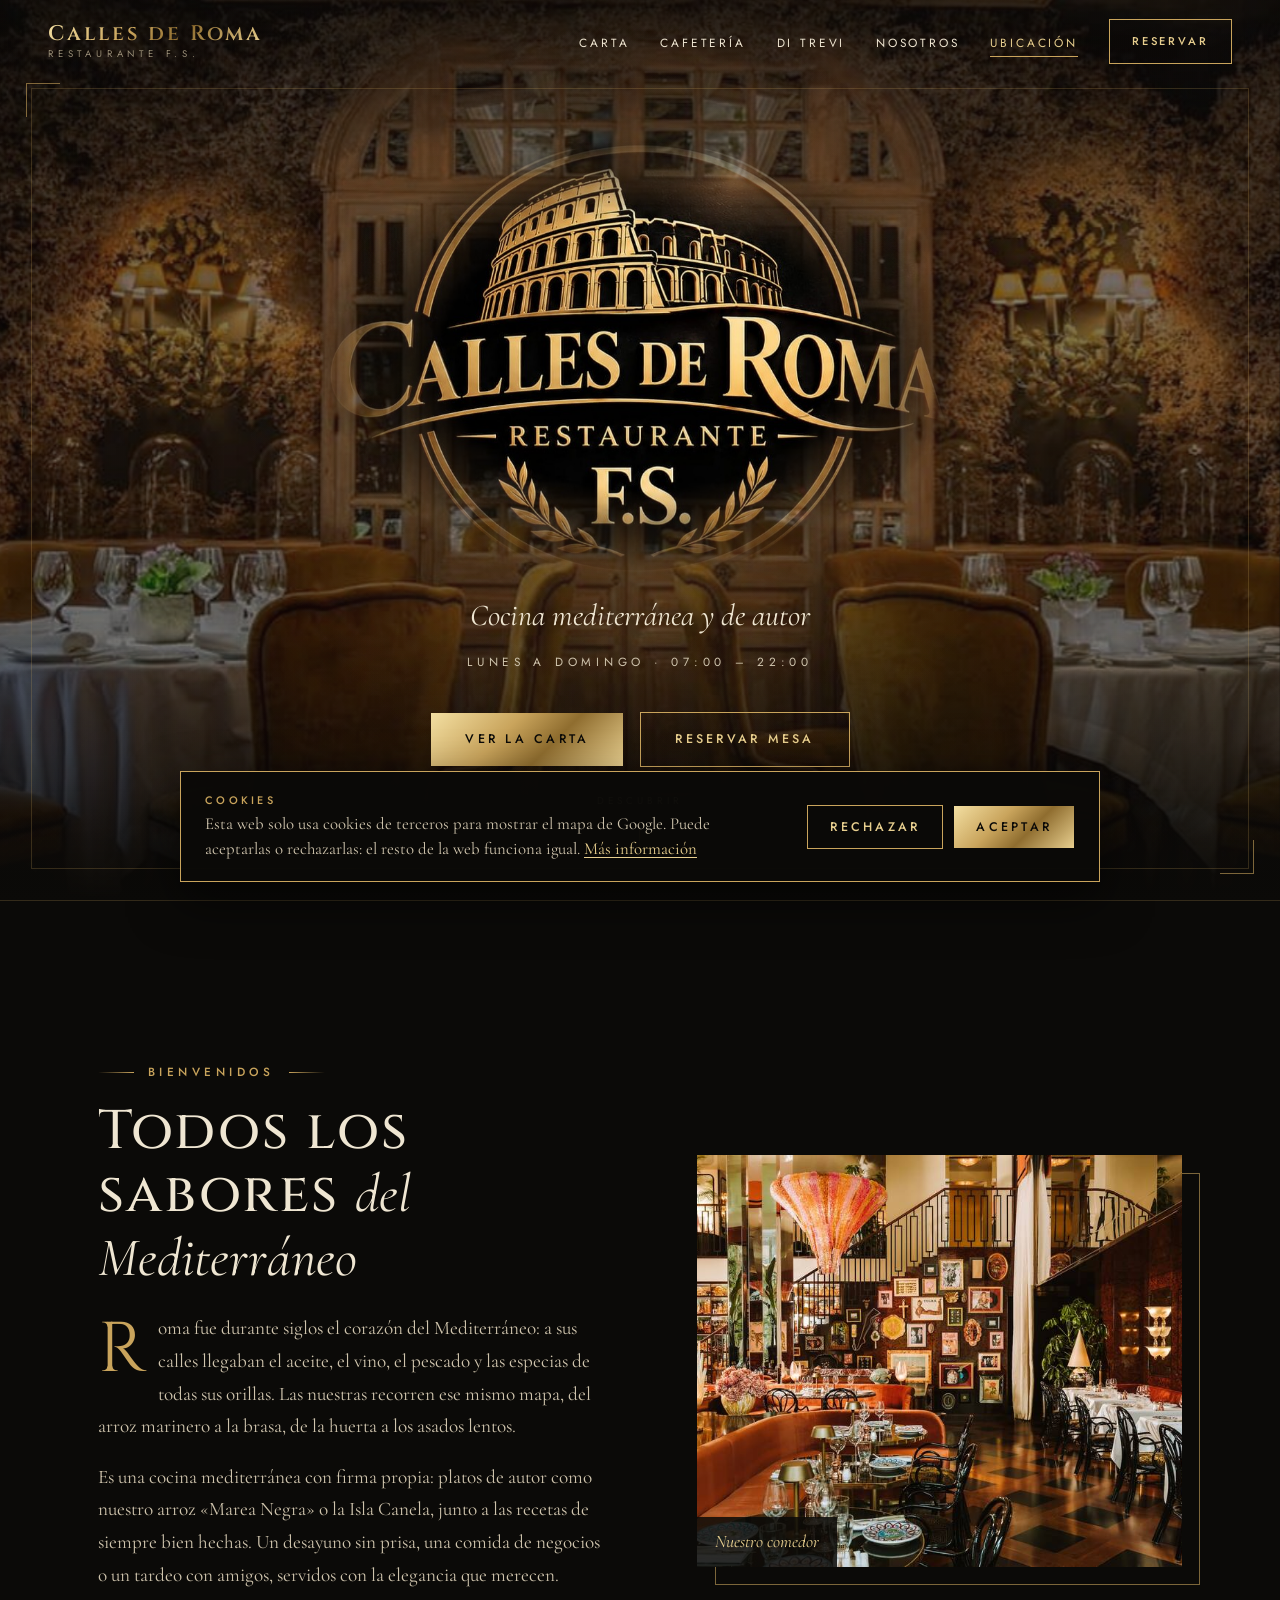
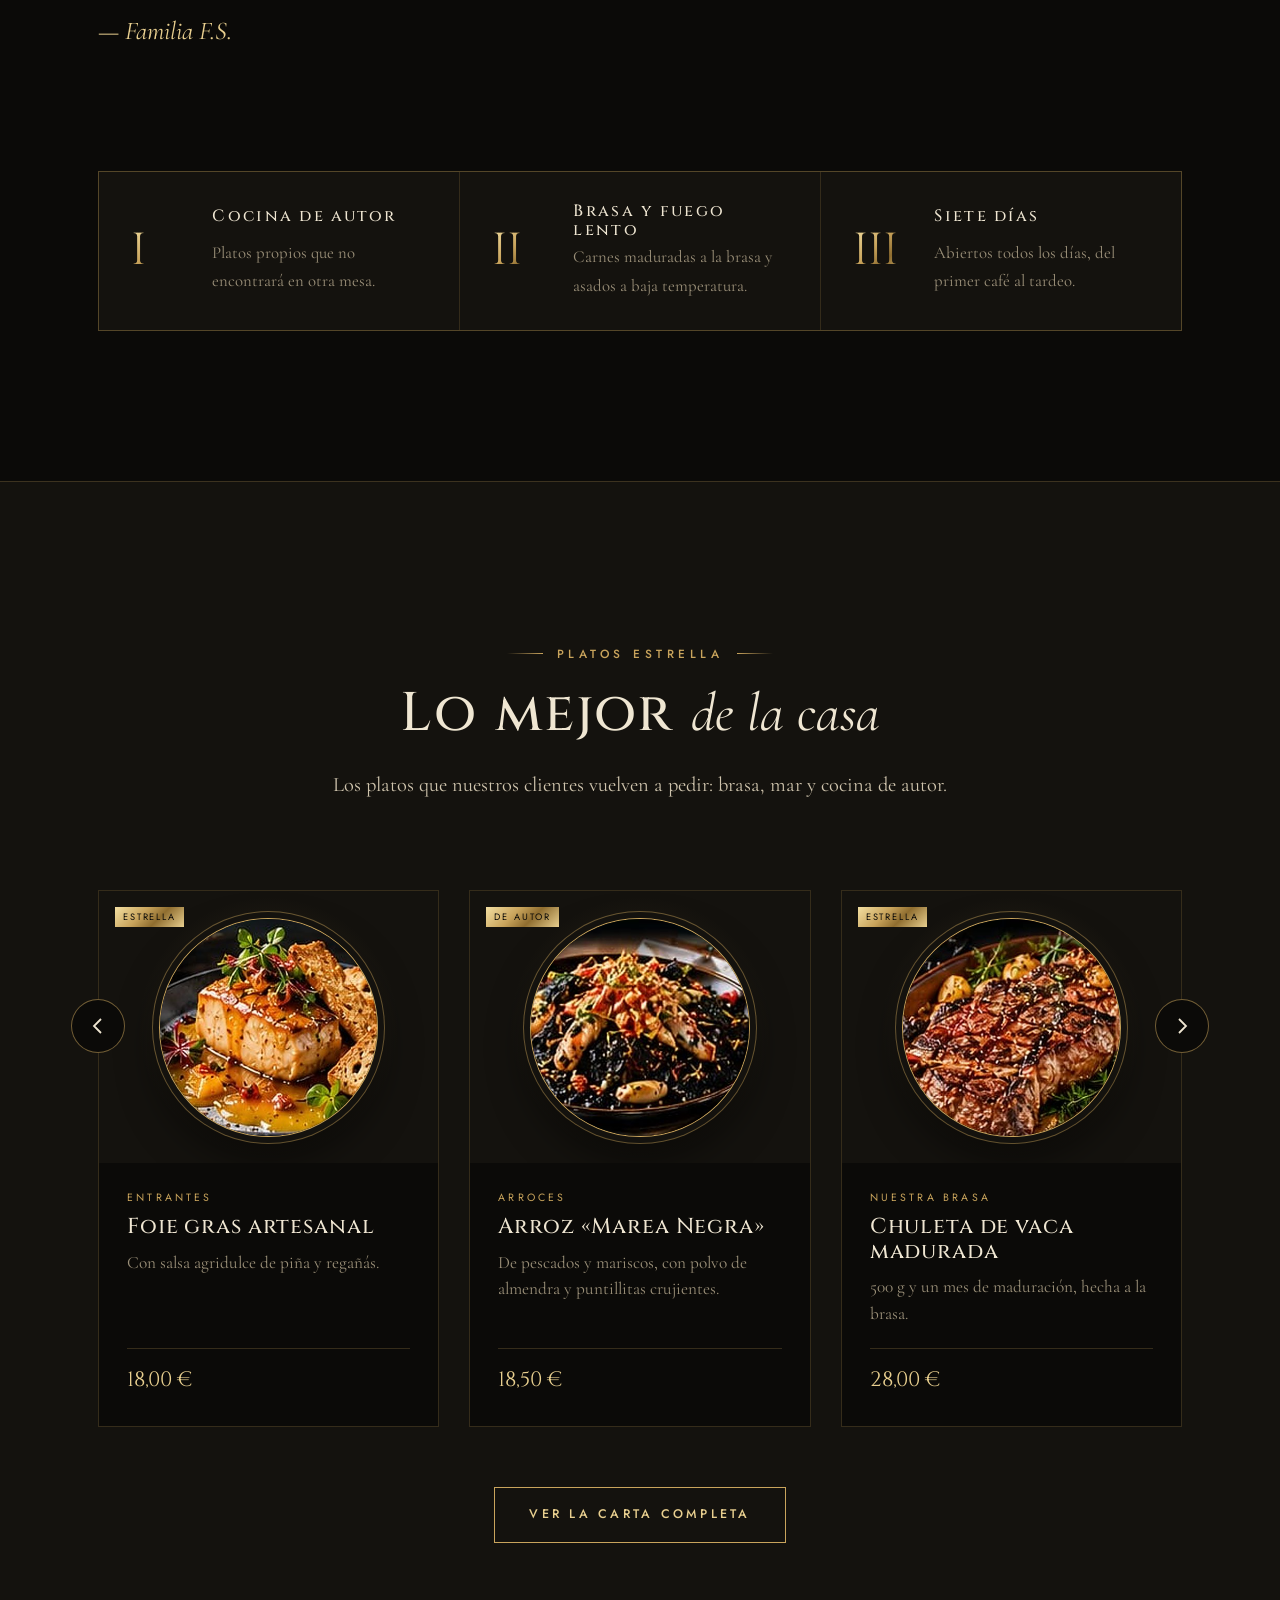
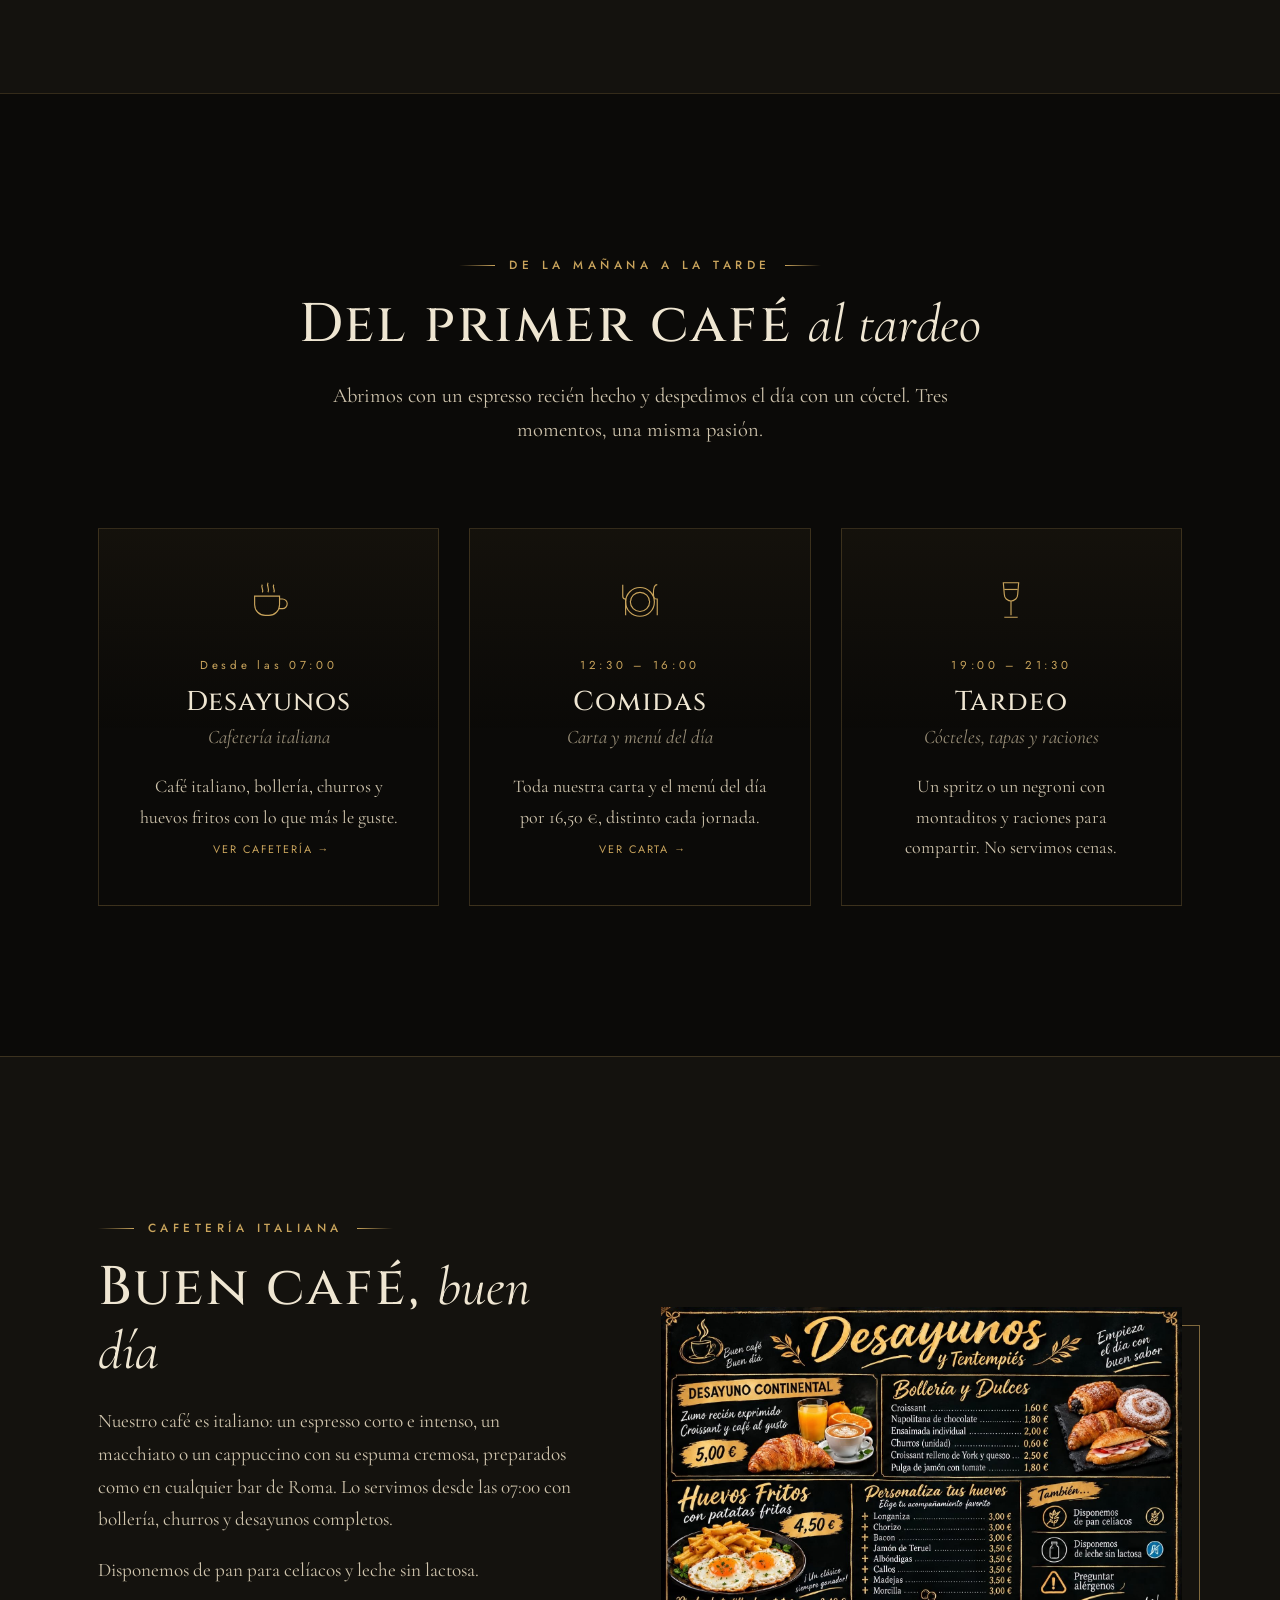
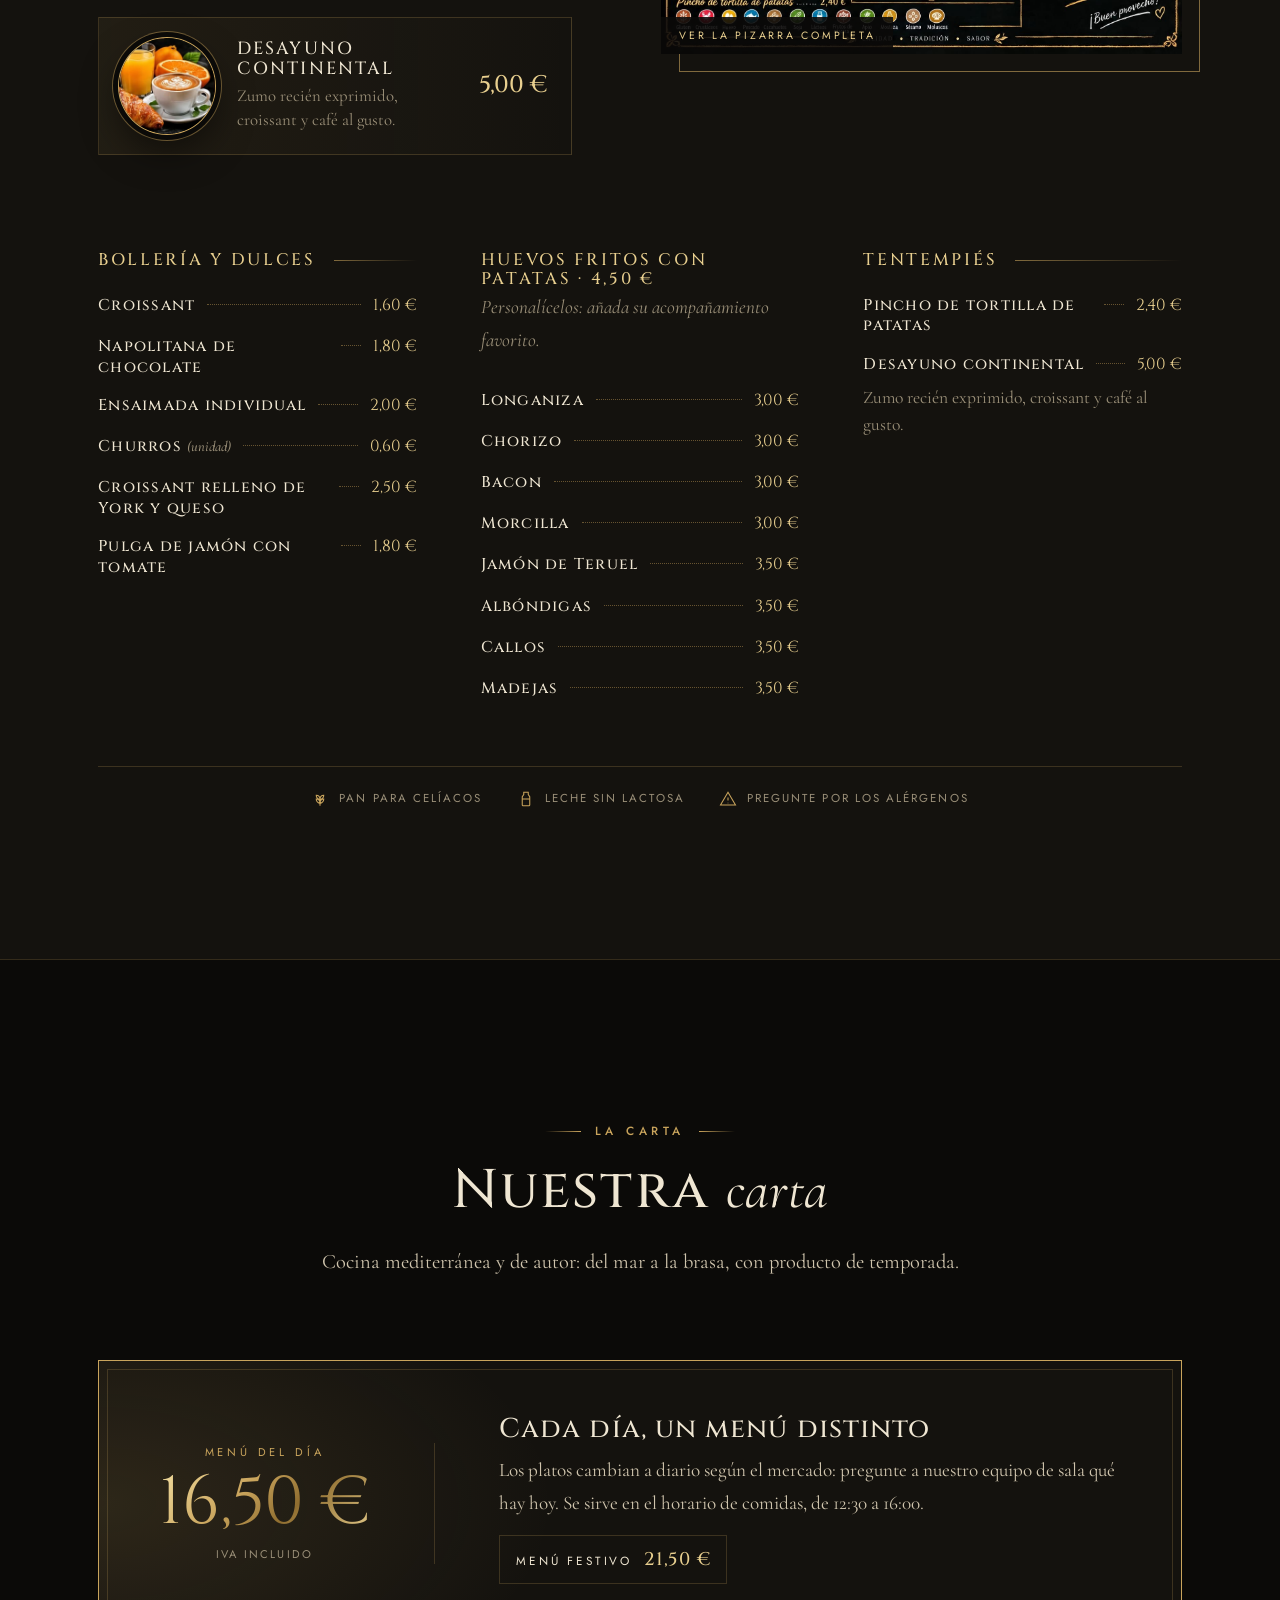
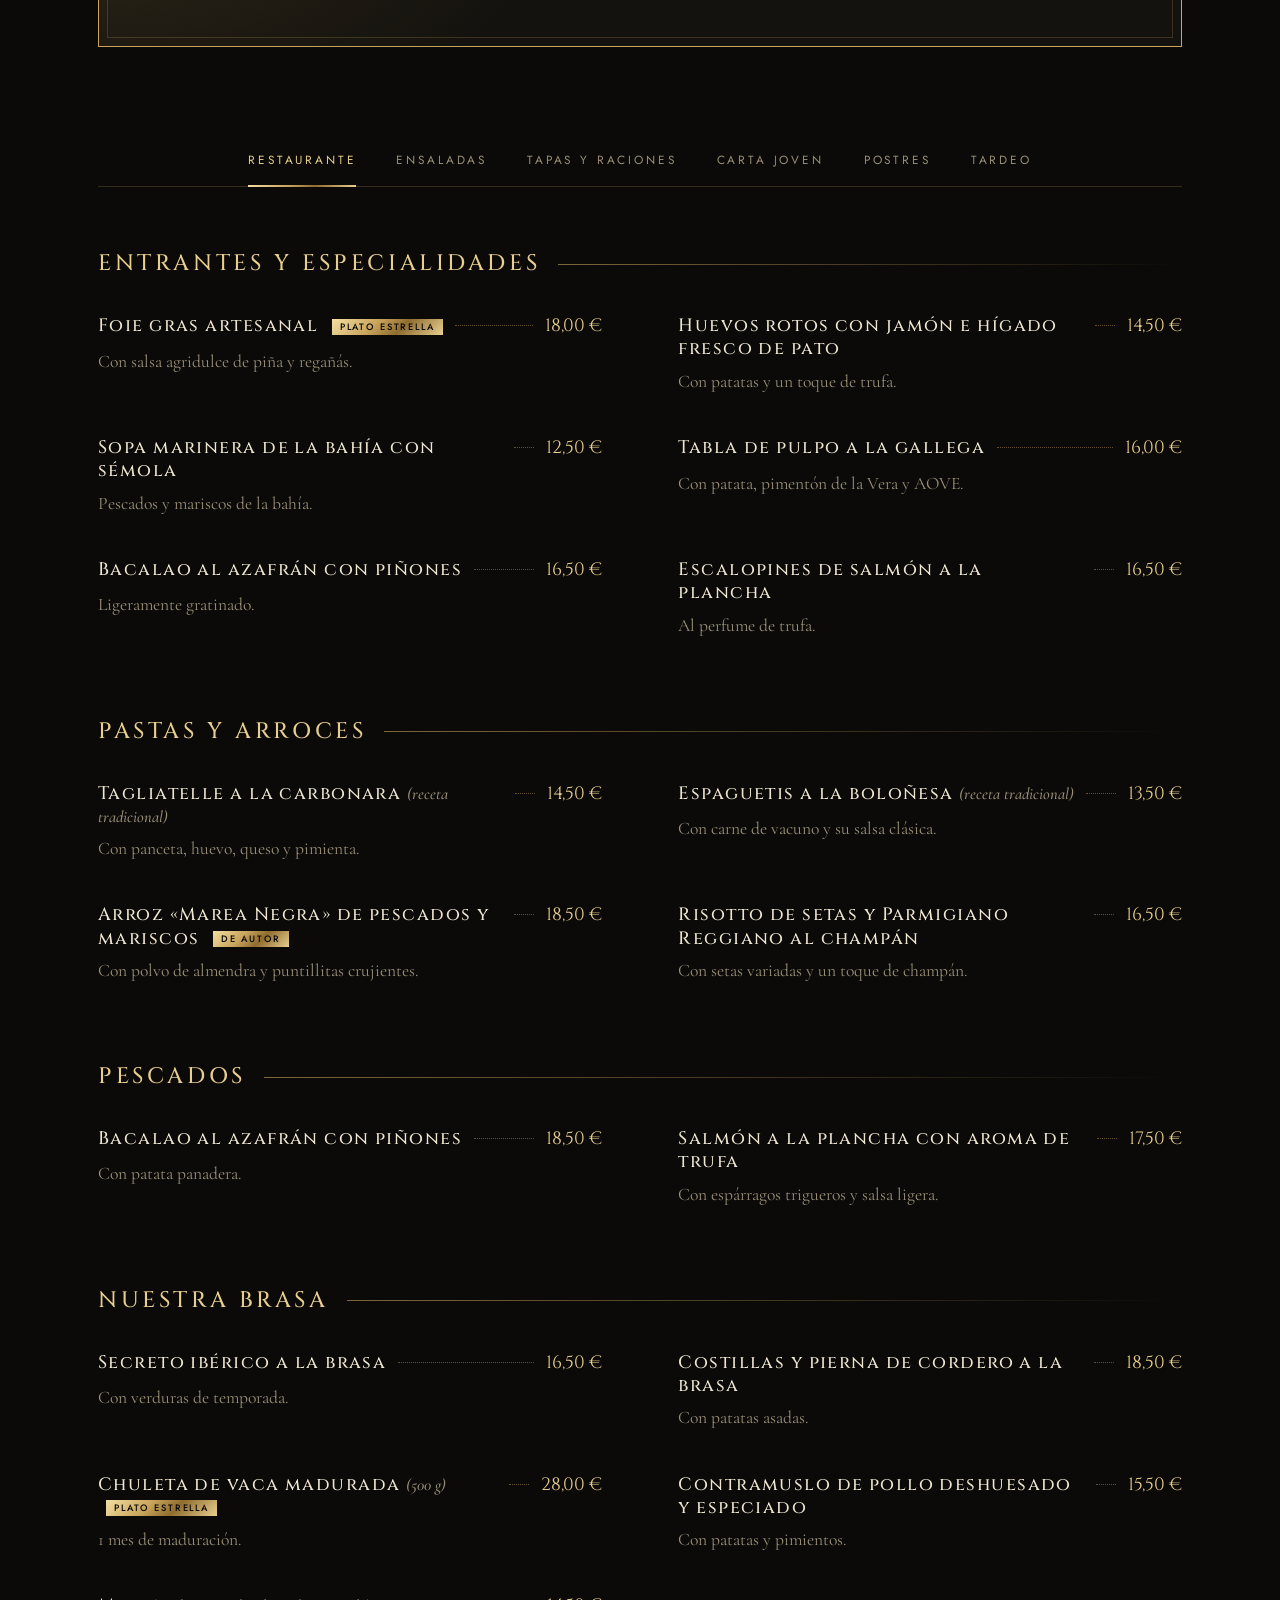
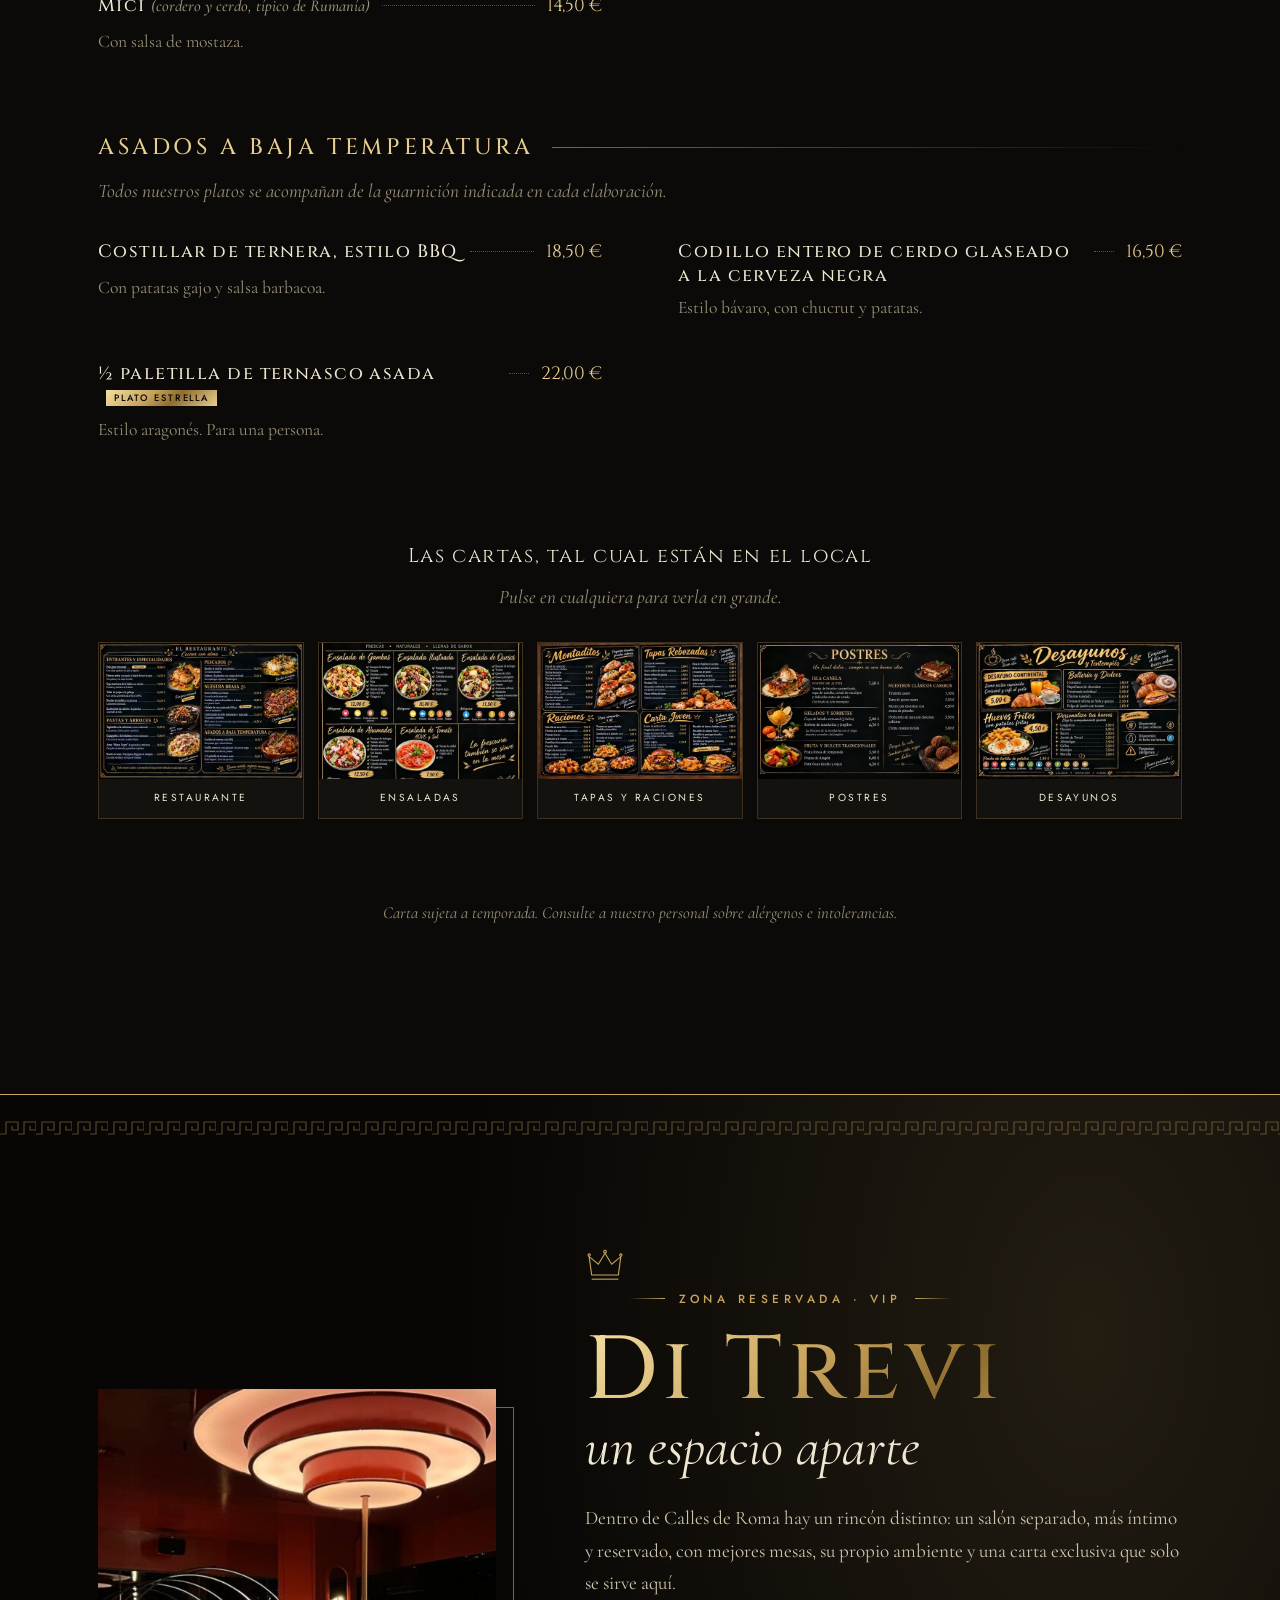
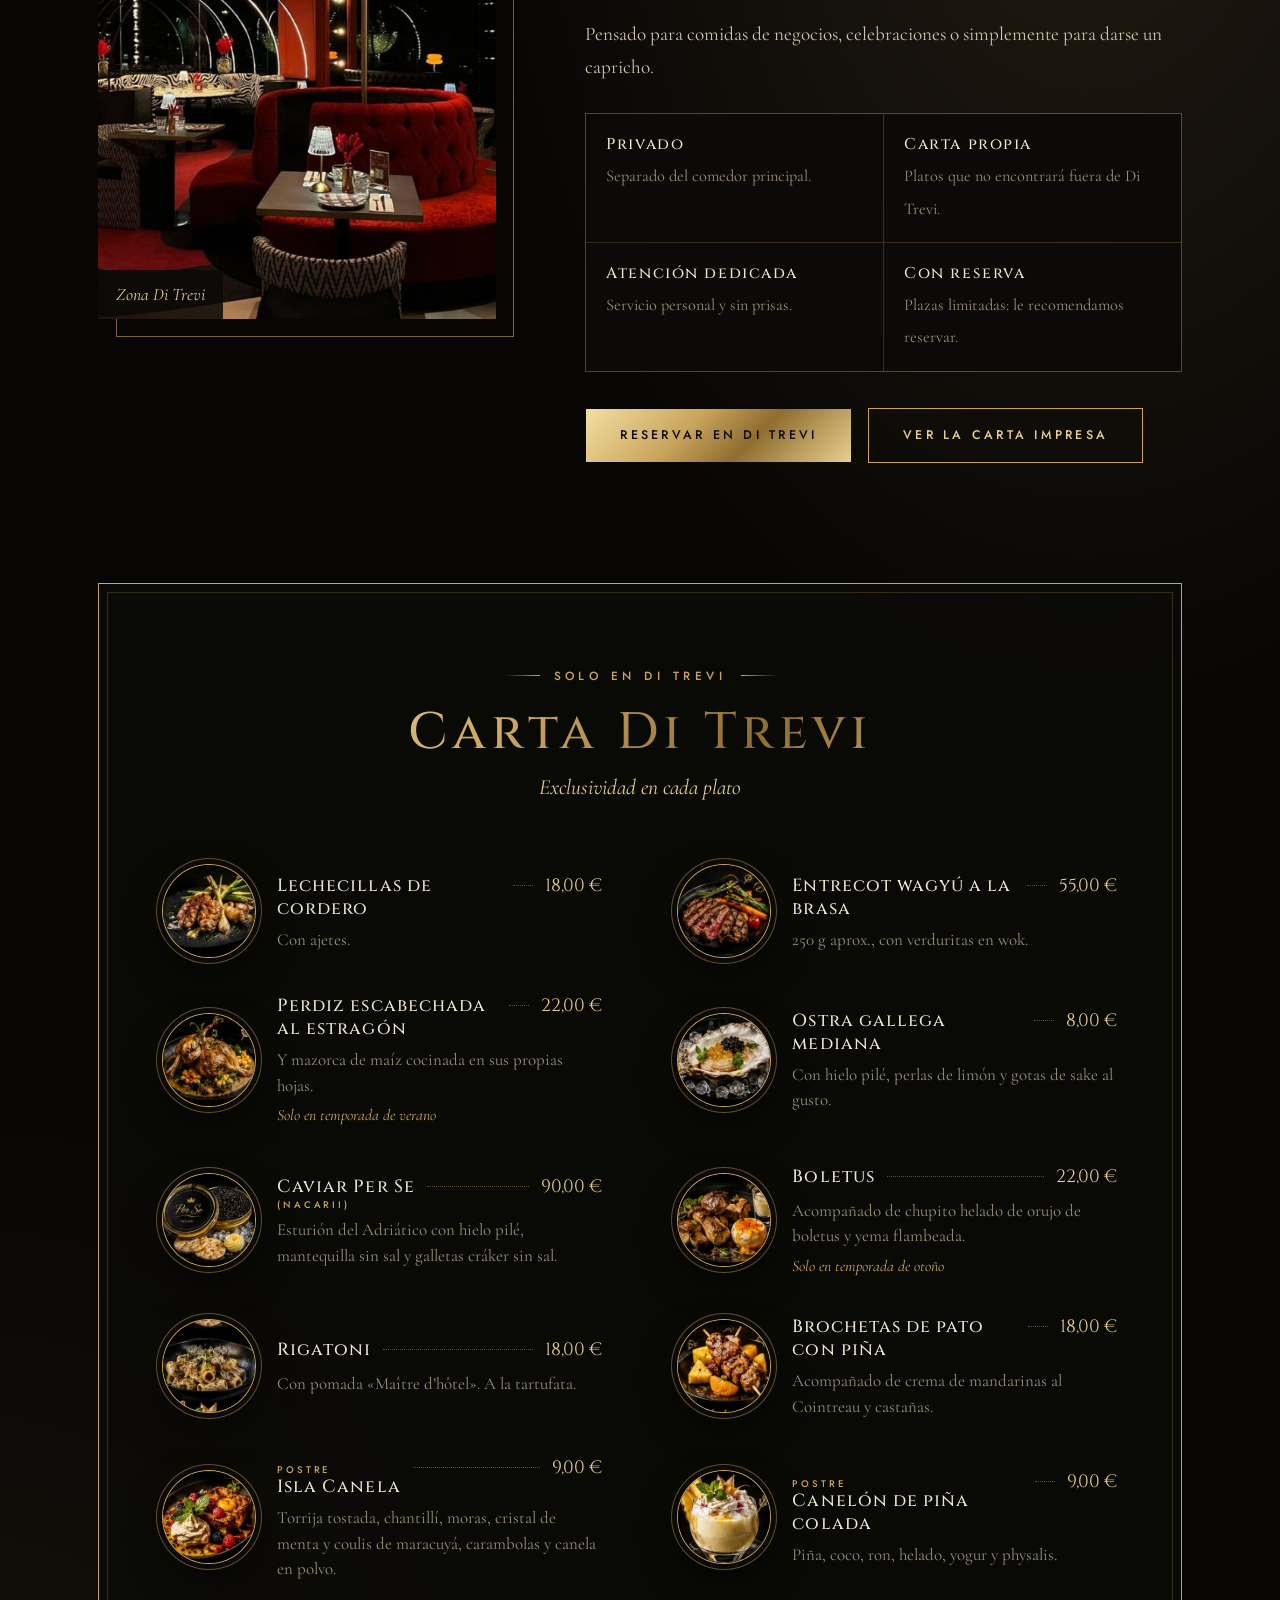
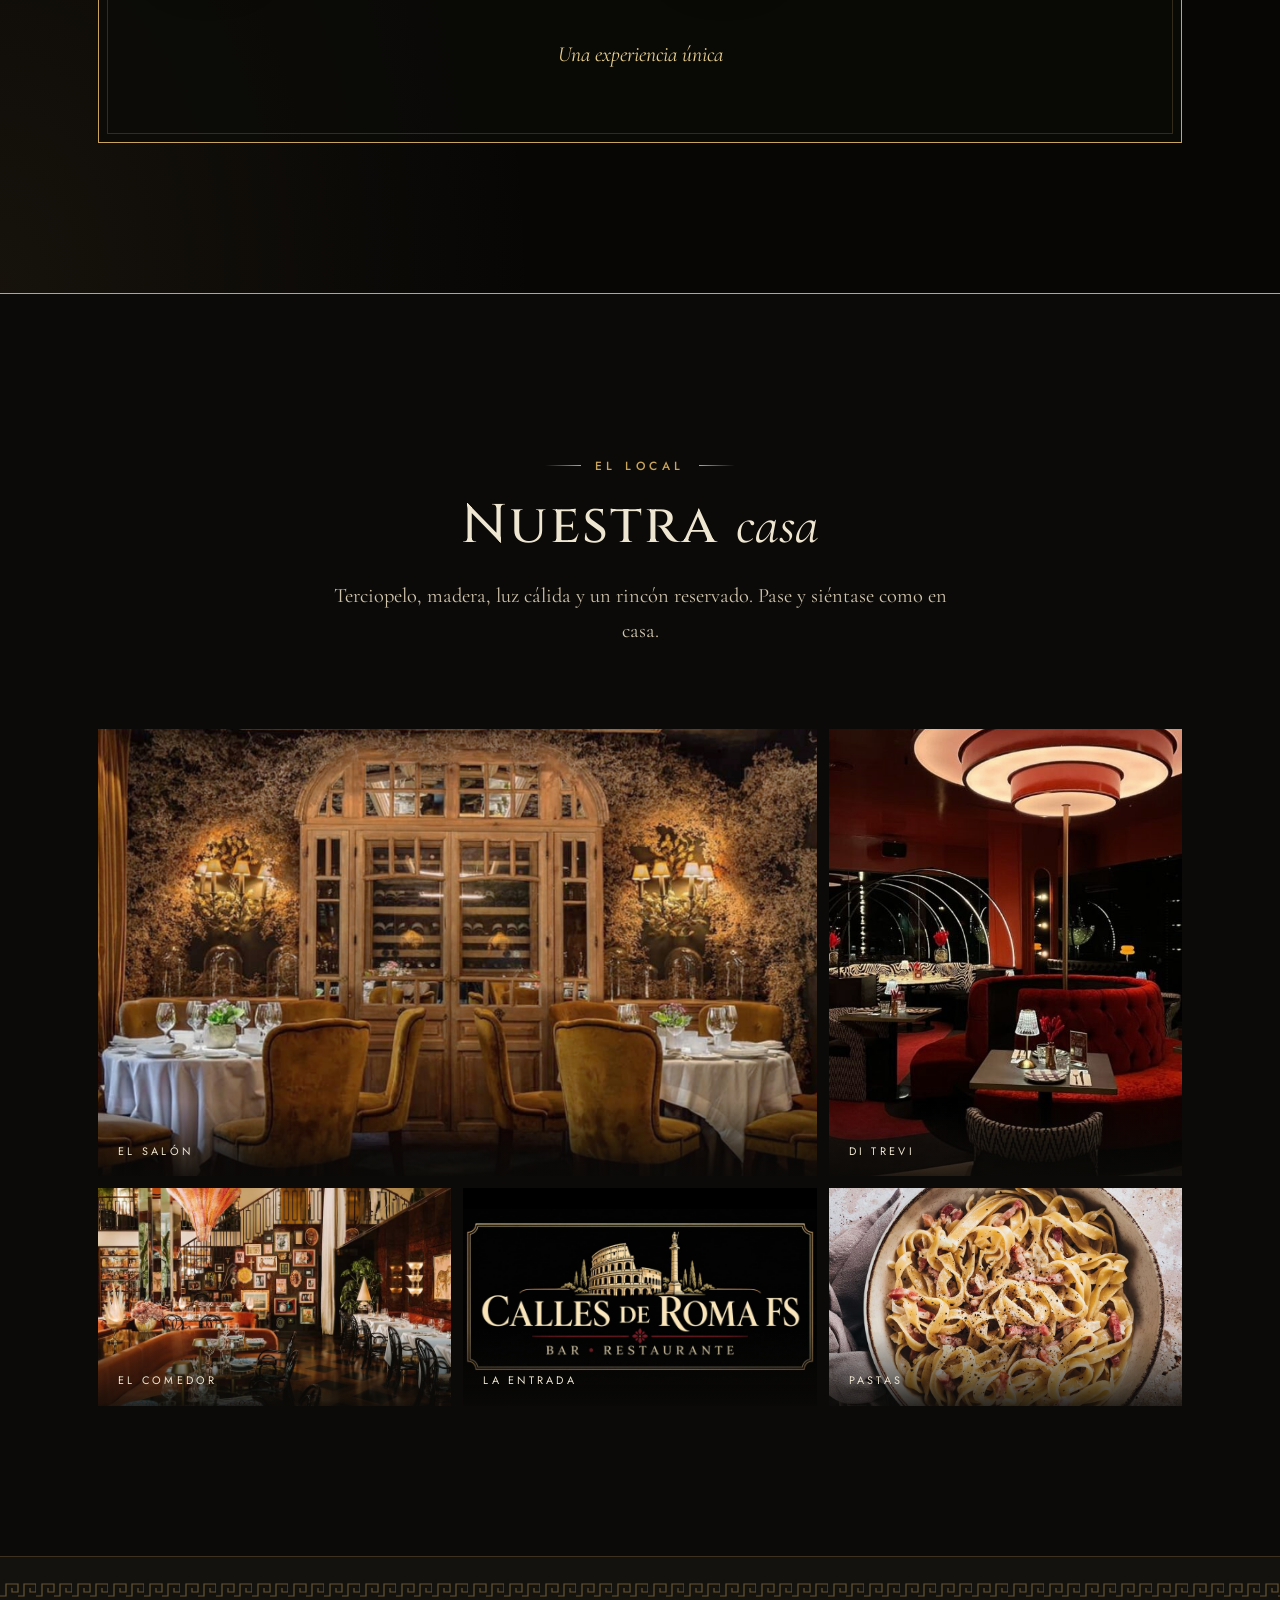
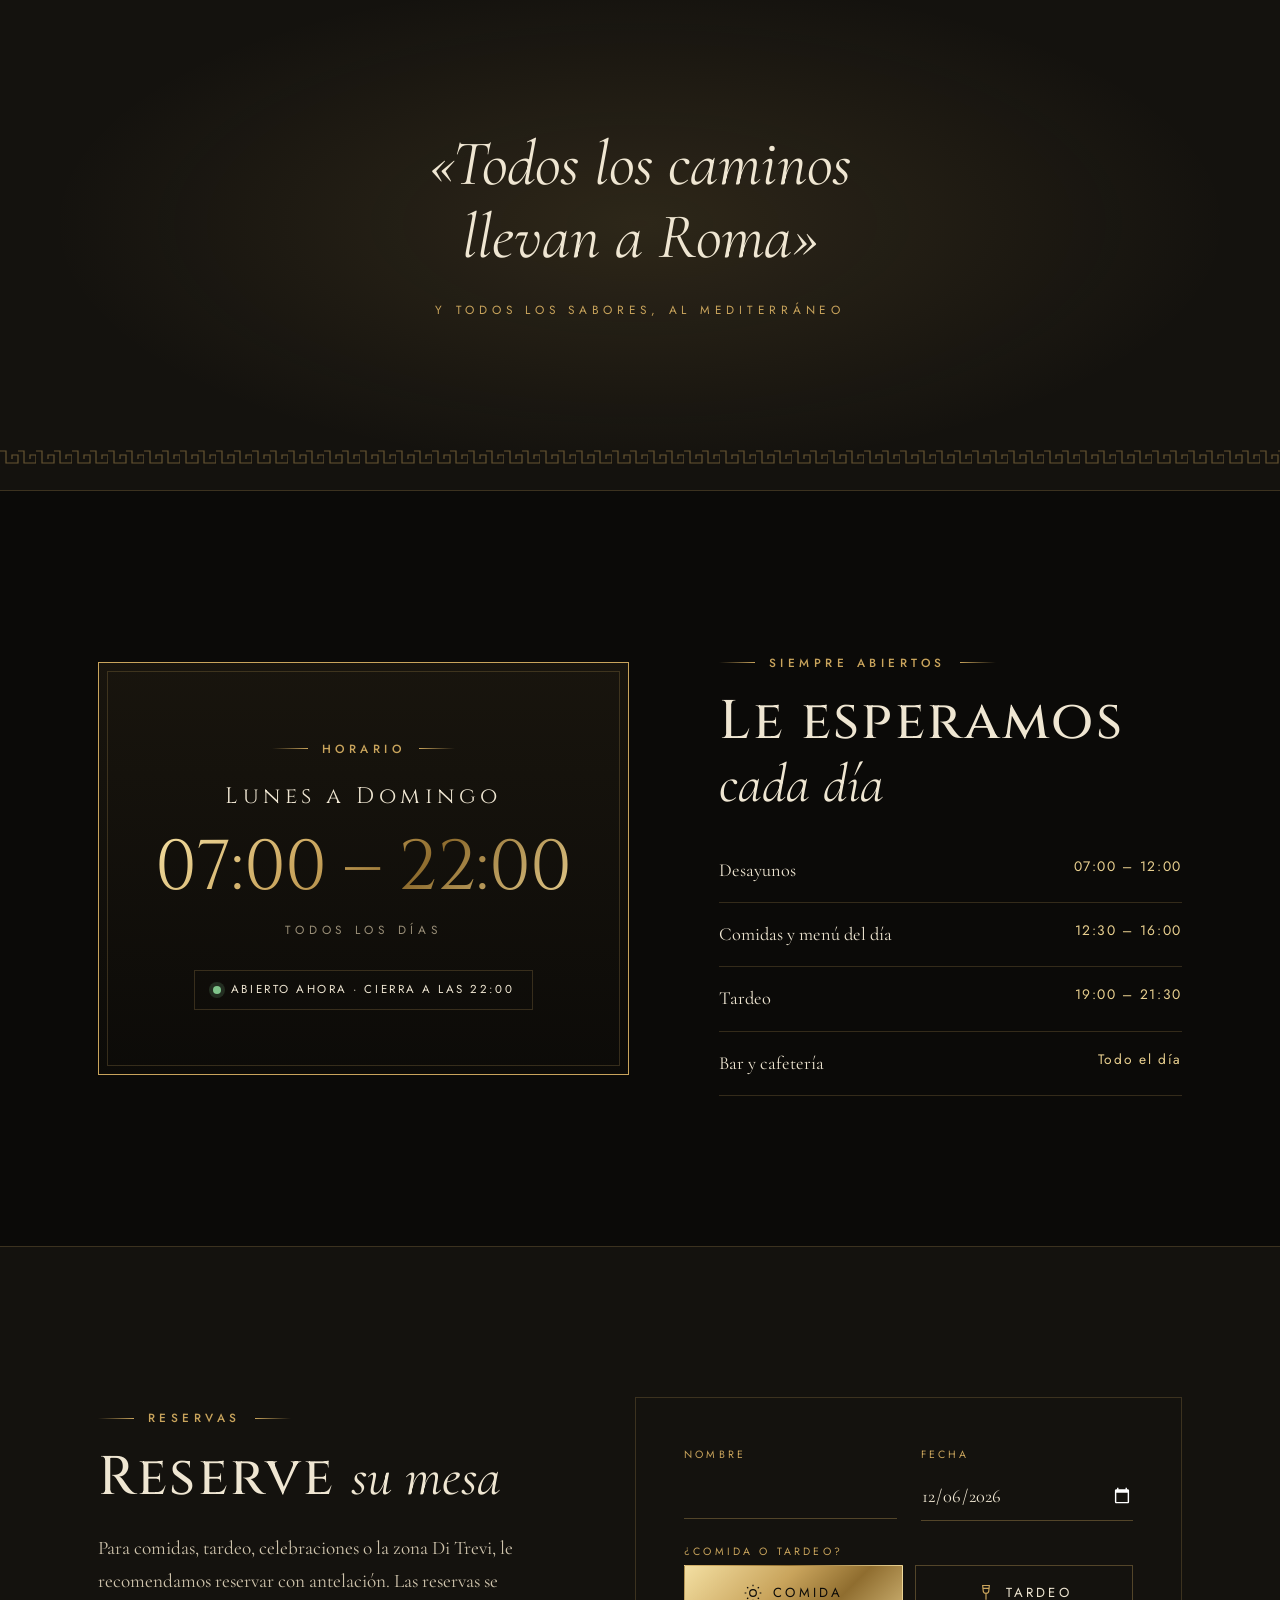
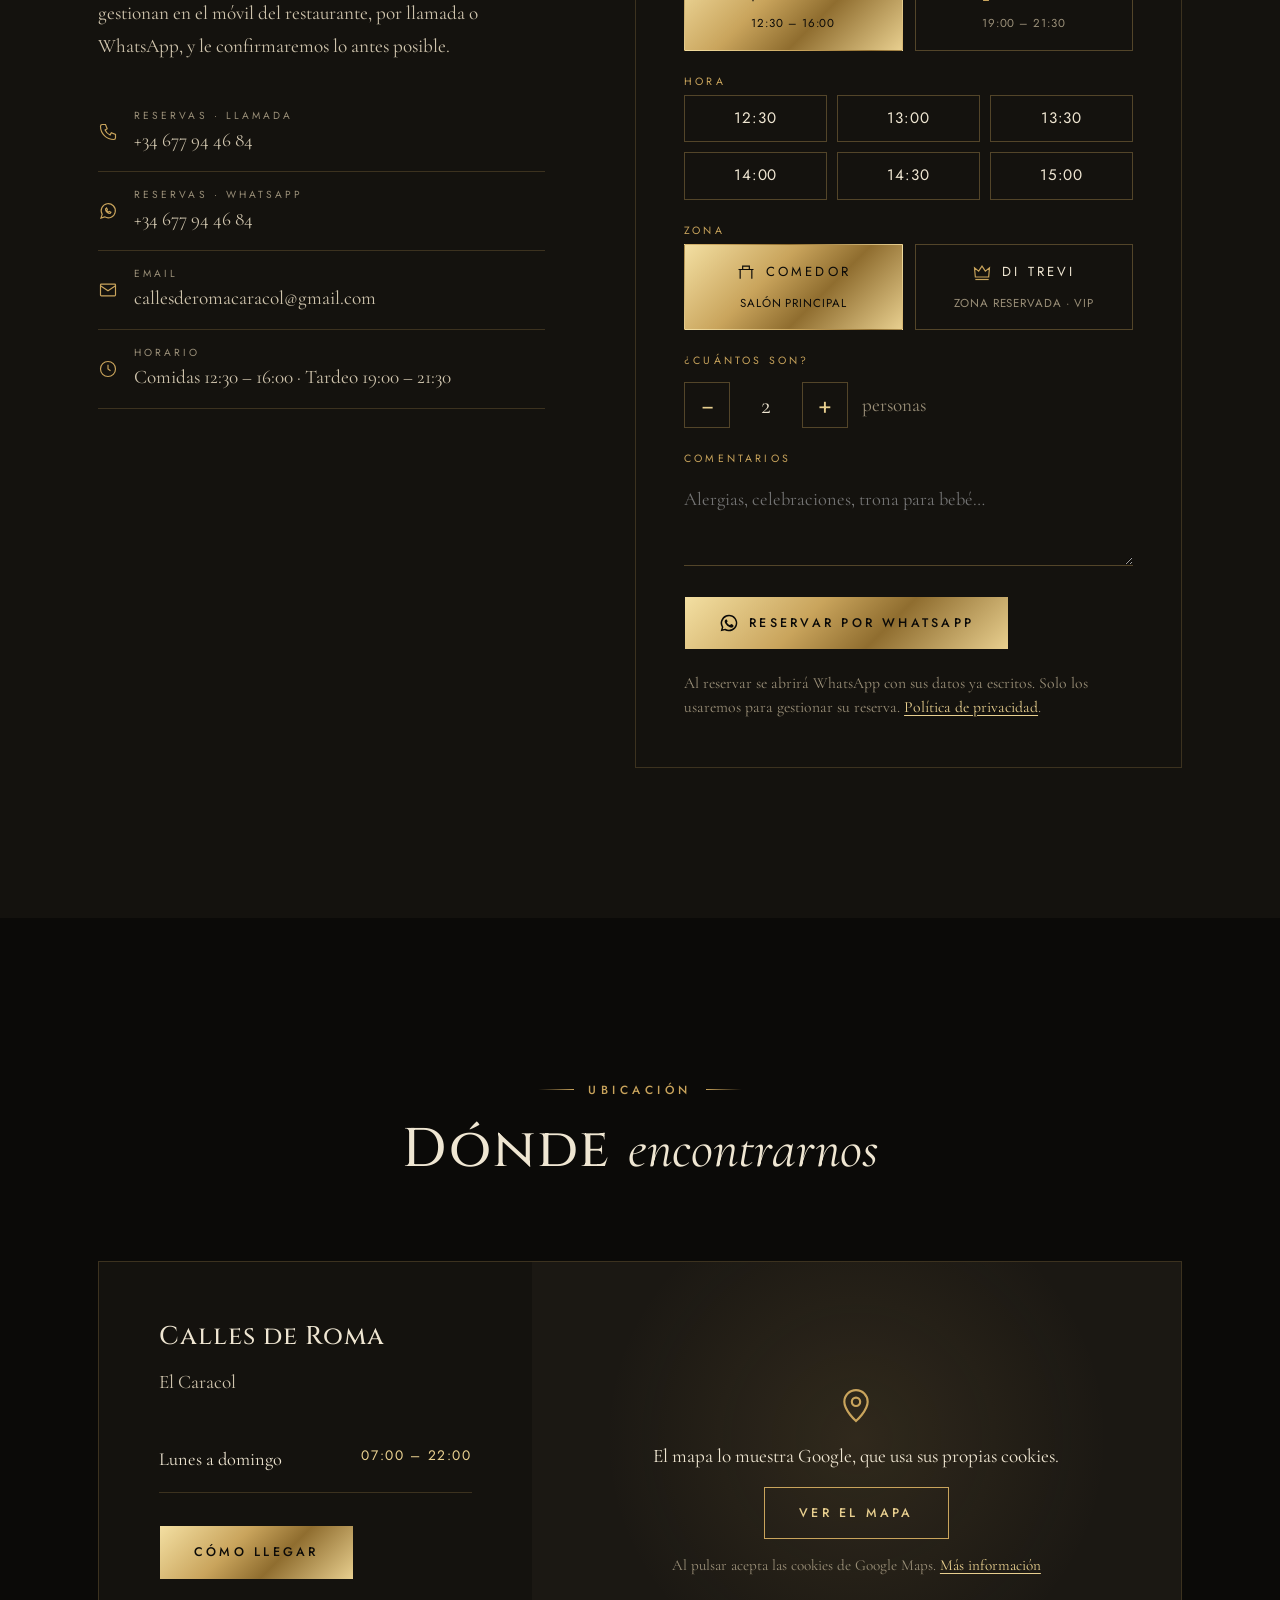
==== index.html @ 950baf21 "Web de Calles de Roma: primera versión Co-Authored-By: Claude Opus 5.5 <noreply@anthropic.com>" ====
<!doctype html>
<html lang="es" class="sin-js">
<head>
  <meta charset="utf-8">
  <meta name="viewport" content="width=device-width, initial-scale=1, viewport-fit=cover">
  <title>Calles de Roma · Restaurante F.S.</title>
  <meta name="description" content="Calles de Roma, Restaurante F.S.: cocina mediterránea y de autor en El Caracol. Menú del día, cafetería italiana, tardeo y zona reservada Di Trevi.">
  <meta name="theme-color" content="#0b0a08">
  <meta property="og:title" content="Calles de Roma · Restaurante F.S.">
  <meta property="og:description" content="Cocina mediterránea y de autor. Menú del día, cafetería italiana, tardeo y zona Di Trevi.">
  <meta property="og:image" content="img/local/salon.jpg">
  <link rel="icon" href="data:image/svg+xml,%3Csvg xmlns='http://www.w3.org/2000/svg' viewBox='0 0 64 64'%3E%3Crect width='64' height='64' fill='%230b0a08'/%3E%3Ccircle cx='32' cy='32' r='27' fill='none' stroke='%23c9a45c' stroke-width='2'/%3E%3Ctext x='32' y='41' text-anchor='middle' font-family='Georgia,serif' font-size='24' fill='%23e8cf8f'%3ECR%3C/text%3E%3C/svg%3E">

  <link rel="preconnect" href="https://fonts.googleapis.com">
  <link rel="preconnect" href="https://fonts.gstatic.com" crossorigin>
  <link href="https://fonts.googleapis.com/css2?family=Cinzel:wght@400;500;600&family=Cormorant+Garamond:ital,wght@0,400;0,500;1,400;1,500&family=Jost:wght@400;500&display=swap" rel="stylesheet">
  <link rel="stylesheet" href="css/styles.css">
</head>
<body>

  <!-- ================= NAVEGACIÓN ================= -->
  <header class="nav" id="nav">
    <div class="contenedor">
      <a href="index.html" class="marca" aria-label="Calles de Roma, inicio">
        <span class="marca__nombre oro-texto">Calles de Roma</span>
        <span class="marca__sub">Restaurante F.S.</span>
      </a>
      <button class="nav__toggle" aria-label="Abrir menú" aria-expanded="false" aria-controls="menu">
        <span></span><span></span><span></span>
      </button>
      <ul class="nav__enlaces" id="menu">
        <li><a href="#carta">Carta</a></li>
        <li><a href="#cafeteria">Cafetería</a></li>
        <li><a href="#di-trevi">Di Trevi</a></li>
        <li><a href="nosotros.html">Nosotros</a></li>
        <li><a href="#ubicacion">Ubicación</a></li>
        <li><a href="#reservas" class="boton">Reservar</a></li>
      </ul>
    </div>
  </header>

  <main>
    <!-- ================= HERO ================= -->
    <section class="hero hero--foto" id="inicio">
      <img class="hero__fondo" src="img/local/salon.jpg" alt="" width="1800" height="1013" fetchpriority="high">
      <div class="hero__marco" aria-hidden="true"></div>
      <div class="hero__contenido">
        <h1 class="solo-lectores">Calles de Roma · Restaurante F.S.</h1>
        <img class="hero__logo" src="img/logo.jpg" alt="Logotipo de Calles de Roma, Restaurante F.S., con el Coliseo en dorado" width="925" height="630">
        <p class="hero__lema">Cocina mediterránea y de autor</p>
        <p class="hero__datos">Lunes a domingo · 07:00 – 22:00</p>
        <div class="hero__botones">
          <a href="#carta" class="boton boton--lleno">Ver la carta</a>
          <a href="#reservas" class="boton">Reservar mesa</a>
        </div>
      </div>
      <a href="#bienvenida" class="scroll-indicador" aria-label="Bajar a la siguiente sección">Descubrir<i></i></a>
    </section>

    <!-- ================= BIENVENIDA ================= -->
    <section class="seccion seccion--borde" id="bienvenida">
      <div class="contenedor bienvenida">
        <div class="bienvenida__texto revelar">
          <p class="antetitulo">Bienvenidos</p>
          <h2 class="titulo-seccion">Todos los sabores <em>del Mediterráneo</em></h2>
          <p class="capitular">Roma fue durante siglos el corazón del Mediterráneo: a sus calles llegaban el aceite, el vino, el pescado y las especias de todas sus orillas. Las nuestras recorren ese mismo mapa, del arroz marinero a la brasa, de la huerta a los asados lentos.</p>
          <p>Es una cocina mediterránea con firma propia: platos de autor como nuestro arroz «Marea Negra» o la Isla Canela, junto a las recetas de siempre bien hechas. Un desayuno sin prisa, una comida de negocios o un tardeo con amigos, servidos con la elegancia que merecen.</p>
          <p class="firma">— Familia F.S.</p>
        </div>
        <figure class="foto-marco revelar" style="--retraso:.15s">
          <img src="img/local/comedor.jpg" alt="Comedor de Calles de Roma con mesas vestidas, sofás corridos y una pared llena de cuadros" width="750" height="562" loading="lazy">
          <figcaption>Nuestro comedor</figcaption>
        </figure>
      </div>
      <div class="contenedor">
        <div class="cifras cifras--fila revelar">
          <div class="cifra">
            <span class="cifra__num oro-texto">I</span>
            <h3>Cocina de autor</h3>
            <p>Platos propios que no encontrará en otra mesa.</p>
          </div>
          <div class="cifra">
            <span class="cifra__num oro-texto">II</span>
            <h3>Brasa y fuego lento</h3>
            <p>Carnes maduradas a la brasa y asados a baja temperatura.</p>
          </div>
          <div class="cifra">
            <span class="cifra__num oro-texto">III</span>
            <h3>Siete días</h3>
            <p>Abiertos todos los días, del primer café al tardeo.</p>
          </div>
        </div>
      </div>
    </section>

    <!-- ================= PLATOS ESTRELLA ================= -->
    <section class="seccion seccion--carbon seccion--borde" id="especialidades">
      <div class="contenedor">
        <div class="cabecera-seccion revelar">
          <p class="antetitulo">Platos estrella</p>
          <h2 class="titulo-seccion">Lo mejor <em>de la casa</em></h2>
          <p class="intro-seccion">Los platos que nuestros clientes vuelven a pedir: brasa, mar y cocina de autor.</p>
        </div>
        <div class="carrusel revelar">
          <button type="button" class="carrusel__btn carrusel__btn--ant" aria-label="Plato anterior" aria-controls="lista-especialidades">
            <svg viewBox="0 0 24 24" fill="none" stroke="currentColor" stroke-width="1.8" aria-hidden="true"><path d="M15 5l-7 7 7 7"/></svg>
          </button>
          <div class="especialidades" id="lista-especialidades" tabindex="0" aria-label="Platos estrella">
          <article class="especialidad">
            <div class="especialidad__foto especialidad__foto--medallon">
              <img src="img/platos/estrella-foie.jpg" alt="Foie gras dorado con salsa de piña y regañás" width="420" height="420" loading="lazy">
              <span class="etiqueta">Estrella</span>
            </div>
            <div class="especialidad__cuerpo">
              <p class="especialidad__tipo">Entrantes</p>
              <h3>Foie gras artesanal</h3>
              <p>Con salsa agridulce de piña y regañás.</p>
              <p class="especialidad__precio">18,00 €</p>
            </div>
          </article>
          <article class="especialidad">
            <div class="especialidad__foto especialidad__foto--medallon">
              <img src="img/platos/estrella-marea-negra.jpg" alt="Arroz negro con mariscos y puntillitas" width="420" height="420" loading="lazy">
              <span class="etiqueta">De autor</span>
            </div>
            <div class="especialidad__cuerpo">
              <p class="especialidad__tipo">Arroces</p>
              <h3>Arroz «Marea Negra»</h3>
              <p>De pescados y mariscos, con polvo de almendra y puntillitas crujientes.</p>
              <p class="especialidad__precio">18,50 €</p>
            </div>
          </article>
          <article class="especialidad">
            <div class="especialidad__foto especialidad__foto--medallon">
              <img src="img/platos/estrella-chuleton.jpg" alt="Chuleta de vaca a la brasa con patatas y romero" width="420" height="420" loading="lazy">
              <span class="etiqueta">Estrella</span>
            </div>
            <div class="especialidad__cuerpo">
              <p class="especialidad__tipo">Nuestra brasa</p>
              <h3>Chuleta de vaca madurada</h3>
              <p>500 g y un mes de maduración, hecha a la brasa.</p>
              <p class="especialidad__precio">28,00 €</p>
            </div>
          </article>
          <article class="especialidad">
            <div class="especialidad__foto especialidad__foto--medallon">
              <img src="img/platos/estrella-bacalao.jpg" alt="Lomo de bacalao en salsa de azafrán con piñones" width="420" height="420" loading="lazy">
            </div>
            <div class="especialidad__cuerpo">
              <p class="especialidad__tipo">Pescados</p>
              <h3>Bacalao al azafrán con piñones</h3>
              <p>Con patata panadera.</p>
              <p class="especialidad__precio">18,50 €</p>
            </div>
          </article>
          <article class="especialidad">
            <div class="especialidad__foto especialidad__foto--medallon">
              <img src="img/platos/estrella-paletilla.jpg" alt="Paletilla de ternasco asada en cazuela de barro" width="420" height="420" loading="lazy">
              <span class="etiqueta">Estrella</span>
            </div>
            <div class="especialidad__cuerpo">
              <p class="especialidad__tipo">Baja temperatura</p>
              <h3>½ paletilla de ternasco</h3>
              <p>Asada al estilo aragonés. Para una persona.</p>
              <p class="especialidad__precio">22,00 €</p>
            </div>
          </article>
          <article class="especialidad">
            <div class="especialidad__foto especialidad__foto--medallon">
              <img src="img/platos/tagliatelle-carbonara.jpg" alt="Plato de tagliatelle a la carbonara" width="1000" height="1002" loading="lazy">
            </div>
            <div class="especialidad__cuerpo">
              <p class="especialidad__tipo">Pastas</p>
              <h3>Tagliatelle a la carbonara</h3>
              <p>Receta tradicional, con panceta, huevo, queso y pimienta.</p>
              <p class="especialidad__precio">14,50 €</p>
            </div>
          </article>
          <article class="especialidad">
            <div class="especialidad__foto especialidad__foto--medallon">
              <img src="img/platos/estrella-isla-canela.jpg" alt="Torrija caramelizada con helado y canela" width="420" height="420" loading="lazy">
              <span class="etiqueta">De autor</span>
            </div>
            <div class="especialidad__cuerpo">
              <p class="especialidad__tipo">Postre de autor</p>
              <h3>Isla Canela</h3>
              <p>Torrija de brioche caramelizada, sopa de vainilla, cristal de eucalipto y helado de leche merengada.</p>
              <p class="especialidad__precio">7,50 €</p>
            </div>
          </article>
          </div>
          <button type="button" class="carrusel__btn carrusel__btn--sig" aria-label="Plato siguiente" aria-controls="lista-especialidades">
            <svg viewBox="0 0 24 24" fill="none" stroke="currentColor" stroke-width="1.8" aria-hidden="true"><path d="M9 5l7 7-7 7"/></svg>
          </button>
        </div>
        <div class="centrado revelar">
          <a href="#carta" class="boton">Ver la carta completa</a>
        </div>
      </div>
    </section>

    <!-- ================= MOMENTOS DEL DÍA ================= -->
    <section class="seccion seccion--borde" id="momentos">
      <div class="contenedor">
        <div class="cabecera-seccion revelar">
          <p class="antetitulo">De la mañana a la tarde</p>
          <h2 class="titulo-seccion">Del primer café <em>al tardeo</em></h2>
          <p class="intro-seccion">Abrimos con un espresso recién hecho y despedimos el día con un cóctel. Tres momentos, una misma pasión.</p>
        </div>
        <div class="momentos">
          <article class="momento revelar">
            <svg class="momento__icono" viewBox="0 0 48 48" fill="none" stroke="currentColor" stroke-width="1.2" aria-hidden="true"><path d="M9 20h26v9a11 11 0 0 1-11 11h-4A11 11 0 0 1 9 29v-9Z"/><path d="M35 23h3a5 5 0 0 1 0 10h-4"/><path d="M17 8c-2 3 2 5 0 8M23 6c-2 3 2 6 0 10M29 8c-2 3 2 5 0 8"/></svg>
            <p class="momento__hora">Desde las 07:00</p>
            <h3>Desayunos</h3>
            <p class="momento__it">Cafetería italiana</p>
            <p>Café italiano, bollería, churros y huevos fritos con lo que más le guste. <a class="plato__ver" href="#cafeteria">Ver cafetería</a></p>
          </article>
          <article class="momento revelar" style="--retraso:.12s">
            <svg class="momento__icono" viewBox="0 0 48 48" fill="none" stroke="currentColor" stroke-width="1.2" aria-hidden="true"><circle cx="24" cy="26" r="15"/><circle cx="24" cy="26" r="10"/><path d="M6 8v12a3 3 0 0 0 3 3v17M42 8c-3 0-4 4-4 9s1 6 4 6v17"/></svg>
            <p class="momento__hora">12:30 – 16:00</p>
            <h3>Comidas</h3>
            <p class="momento__it">Carta y menú del día</p>
            <p>Toda nuestra carta y el menú del día por 16,50 €, distinto cada jornada. <a class="plato__ver" href="#carta">Ver carta</a></p>
          </article>
          <article class="momento revelar" style="--retraso:.24s">
            <svg class="momento__icono" viewBox="0 0 48 48" fill="none" stroke="currentColor" stroke-width="1.2" aria-hidden="true"><path d="M16 6h16l-1 12a7 7 0 0 1-14 0L16 6Z"/><path d="M24 25v15M17 42h14"/><path d="M17 13h14"/></svg>
            <p class="momento__hora">19:00 – 21:30</p>
            <h3>Tardeo</h3>
            <p class="momento__it">Cócteles, tapas y raciones</p>
            <p>Un spritz o un negroni con montaditos y raciones para compartir. No servimos cenas.</p>
          </article>
        </div>
      </div>
    </section>

    <!-- ================= CAFETERÍA ================= -->
    <section class="seccion seccion--carbon seccion--borde" id="cafeteria">
      <div class="contenedor">
        <div class="cafe">
          <div class="cafe__texto revelar">
            <p class="antetitulo">Cafetería italiana</p>
            <h2 class="titulo-seccion">Buen café, <em>buen día</em></h2>
            <p>Nuestro café es italiano: un espresso corto e intenso, un macchiato o un cappuccino con su espuma cremosa, preparados como en cualquier bar de Roma. Lo servimos desde las 07:00 con bollería, churros y desayunos completos.</p>
            <p>Disponemos de pan para celíacos y leche sin lactosa.</p>
            <div class="cafe__oferta">
              <img class="medallon" src="img/platos/desayuno-continental.jpg" alt="Café con leche, croissant y zumo de naranja" width="420" height="420" loading="lazy">
              <div>
                <h3>Desayuno continental</h3>
                <p>Zumo recién exprimido, croissant y café al gusto.</p>
              </div>
              <strong>5,00 €</strong>
            </div>
          </div>
          <a class="foto-marco cafe__pizarra revelar" style="--retraso:.15s" href="img/cartas/desayunos.jpg" data-visor="cafe" data-titulo="Desayunos y tentempiés">
            <img src="img/cartas/desayunos.jpg" alt="Pizarra de desayunos y tentempiés de Calles de Roma, en negro y dorado" width="1535" height="1024" loading="lazy">
            <span>Ver la pizarra completa</span>
          </a>
        </div>
        <div class="cafe__listas revelar">
        <div class="carta-grupo">
          <h3 class="carta-grupo__titulo">Bollería y dulces</h3>
          <ul class="platos">
            <li class="plato">
              <div class="plato__cabeza"><h4>Croissant</h4><span class="plato__puntos"></span><span class="plato__precio">1,60 €</span></div>
            </li>
            <li class="plato">
              <div class="plato__cabeza"><h4>Napolitana de chocolate</h4><span class="plato__puntos"></span><span class="plato__precio">1,80 €</span></div>
            </li>
            <li class="plato">
              <div class="plato__cabeza"><h4>Ensaimada individual</h4><span class="plato__puntos"></span><span class="plato__precio">2,00 €</span></div>
            </li>
            <li class="plato">
              <div class="plato__cabeza"><h4>Churros <small>(unidad)</small></h4><span class="plato__puntos"></span><span class="plato__precio">0,60 €</span></div>
            </li>
            <li class="plato">
              <div class="plato__cabeza"><h4>Croissant relleno de York y queso</h4><span class="plato__puntos"></span><span class="plato__precio">2,50 €</span></div>
            </li>
            <li class="plato">
              <div class="plato__cabeza"><h4>Pulga de jamón con tomate</h4><span class="plato__puntos"></span><span class="plato__precio">1,80 €</span></div>
            </li>
          </ul>
        </div>
        <div class="carta-grupo">
          <h3 class="carta-grupo__titulo">Huevos fritos con patatas · 4,50 €</h3>
          <p class="carta-grupo__nota">Personalícelos: añada su acompañamiento favorito.</p>
          <ul class="platos">
            <li class="plato">
              <div class="plato__cabeza"><h4>Longaniza</h4><span class="plato__puntos"></span><span class="plato__precio">3,00 €</span></div>
            </li>
            <li class="plato">
              <div class="plato__cabeza"><h4>Chorizo</h4><span class="plato__puntos"></span><span class="plato__precio">3,00 €</span></div>
            </li>
            <li class="plato">
              <div class="plato__cabeza"><h4>Bacon</h4><span class="plato__puntos"></span><span class="plato__precio">3,00 €</span></div>
            </li>
            <li class="plato">
              <div class="plato__cabeza"><h4>Morcilla</h4><span class="plato__puntos"></span><span class="plato__precio">3,00 €</span></div>
            </li>
            <li class="plato">
              <div class="plato__cabeza"><h4>Jamón de Teruel</h4><span class="plato__puntos"></span><span class="plato__precio">3,50 €</span></div>
            </li>
            <li class="plato">
              <div class="plato__cabeza"><h4>Albóndigas</h4><span class="plato__puntos"></span><span class="plato__precio">3,50 €</span></div>
            </li>
            <li class="plato">
              <div class="plato__cabeza"><h4>Callos</h4><span class="plato__puntos"></span><span class="plato__precio">3,50 €</span></div>
            </li>
            <li class="plato">
              <div class="plato__cabeza"><h4>Madejas</h4><span class="plato__puntos"></span><span class="plato__precio">3,50 €</span></div>
            </li>
          </ul>
        </div>
        <div class="carta-grupo">
          <h3 class="carta-grupo__titulo">Tentempiés</h3>
          <ul class="platos">
            <li class="plato">
              <div class="plato__cabeza"><h4>Pincho de tortilla de patatas</h4><span class="plato__puntos"></span><span class="plato__precio">2,40 €</span></div>
            </li>
            <li class="plato">
              <div class="plato__cabeza"><h4>Desayuno continental</h4><span class="plato__puntos"></span><span class="plato__precio">5,00 €</span></div>
              <p>Zumo recién exprimido, croissant y café al gusto.</p>
            </li>
          </ul>
        </div>
        </div>
        <ul class="avisos revelar">
          <li><svg viewBox="0 0 24 24" fill="none" stroke="currentColor" stroke-width="1.4" aria-hidden="true"><path d="M12 21V9M12 13c-3-1-5-3-5-6 3 0 5 2 5 6Zm0 0c3-1 5-3 5-6-3 0-5 2-5 6Zm0 5c-3-1-5-3-5-6 3 0 5 2 5 6Zm0 0c3-1 5-3 5-6-3 0-5 2-5 6Z"/></svg>Pan para celíacos</li>
          <li><svg viewBox="0 0 24 24" fill="none" stroke="currentColor" stroke-width="1.4" aria-hidden="true"><path d="M9 3h6v3l2 3v11a1 1 0 0 1-1 1H8a1 1 0 0 1-1-1V9l2-3V3Z"/><path d="M7 12h10"/></svg>Leche sin lactosa</li>
          <li><svg viewBox="0 0 24 24" fill="none" stroke="currentColor" stroke-width="1.4" aria-hidden="true"><path d="M12 3 2 20h20L12 3Z"/><path d="M12 10v4M12 17v.5"/></svg>Pregunte por los alérgenos</li>
        </ul>
      </div>
    </section>

    <!-- ================= CARTA ================= -->
    <section class="seccion seccion--borde" id="carta">
      <div class="contenedor">
        <div class="cabecera-seccion revelar">
          <p class="antetitulo">La carta</p>
          <h2 class="titulo-seccion">Nuestra <em>carta</em></h2>
          <p class="intro-seccion">Cocina mediterránea y de autor: del mar a la brasa, con producto de temporada.</p>
        </div>

        <div class="menu-dia revelar">
          <div class="menu-dia__precio">
            <p class="menu-dia__etiqueta">Menú del día</p>
            <p class="menu-dia__cifra oro-texto">16,50 €</p>
            <p class="menu-dia__iva">IVA incluido</p>
          </div>
          <div class="menu-dia__texto">
            <h3>Cada día, un menú distinto</h3>
            <p>Los platos cambian a diario según el mercado: pregunte a nuestro equipo de sala qué hay hoy. Se sirve en el horario de comidas, de 12:30 a 16:00.</p>
            <p class="menu-dia__festivo">Menú festivo <strong>21,50 €</strong></p>
          </div>
        </div>

        <div class="pestanas revelar" role="tablist" aria-label="Categorías de la carta">
          <button class="pestana" role="tab" aria-selected="true" aria-controls="p-restaurante" id="t-restaurante">Restaurante</button>
          <button class="pestana" role="tab" aria-selected="false" aria-controls="p-ensaladas" id="t-ensaladas" tabindex="-1">Ensaladas</button>
          <button class="pestana" role="tab" aria-selected="false" aria-controls="p-tapas" id="t-tapas" tabindex="-1">Tapas y raciones</button>
          <button class="pestana" role="tab" aria-selected="false" aria-controls="p-joven" id="t-joven" tabindex="-1">Carta joven</button>
          <button class="pestana" role="tab" aria-selected="false" aria-controls="p-postres" id="t-postres" tabindex="-1">Postres</button>
          <button class="pestana" role="tab" aria-selected="false" aria-controls="p-tardeo" id="t-tardeo" tabindex="-1">Tardeo</button>
        </div>

        <div class="panel" role="tabpanel" id="p-restaurante" aria-labelledby="t-restaurante">
          <div class="carta-grupo">
            <h3 class="carta-grupo__titulo">Entrantes y especialidades</h3>
            <ul class="platos">
            <li class="plato">
              <div class="plato__cabeza"><h4>Foie gras artesanal <span class="etiqueta">Plato estrella</span></h4><span class="plato__puntos"></span><span class="plato__precio">18,00 €</span></div>
              <p>Con salsa agridulce de piña y regañás.</p>
            </li>
            <li class="plato">
              <div class="plato__cabeza"><h4>Huevos rotos con jamón e hígado fresco de pato</h4><span class="plato__puntos"></span><span class="plato__precio">14,50 €</span></div>
              <p>Con patatas y un toque de trufa.</p>
            </li>
            <li class="plato">
              <div class="plato__cabeza"><h4>Sopa marinera de la bahía con sémola</h4><span class="plato__puntos"></span><span class="plato__precio">12,50 €</span></div>
              <p>Pescados y mariscos de la bahía.</p>
            </li>
            <li class="plato">
              <div class="plato__cabeza"><h4>Tabla de pulpo a la gallega</h4><span class="plato__puntos"></span><span class="plato__precio">16,00 €</span></div>
              <p>Con patata, pimentón de la Vera y AOVE.</p>
            </li>
            <li class="plato">
              <div class="plato__cabeza"><h4>Bacalao al azafrán con piñones</h4><span class="plato__puntos"></span><span class="plato__precio">16,50 €</span></div>
              <p>Ligeramente gratinado.</p>
            </li>
            <li class="plato">
              <div class="plato__cabeza"><h4>Escalopines de salmón a la plancha</h4><span class="plato__puntos"></span><span class="plato__precio">16,50 €</span></div>
              <p>Al perfume de trufa.</p>
            </li>
            </ul>
          </div>
          <div class="carta-grupo">
            <h3 class="carta-grupo__titulo">Pastas y arroces</h3>
            <ul class="platos">
            <li class="plato">
              <div class="plato__cabeza"><h4>Tagliatelle a la carbonara <small>(receta tradicional)</small></h4><span class="plato__puntos"></span><span class="plato__precio">14,50 €</span></div>
              <p>Con panceta, huevo, queso y pimienta.</p>
            </li>
            <li class="plato">
              <div class="plato__cabeza"><h4>Espaguetis a la boloñesa <small>(receta tradicional)</small></h4><span class="plato__puntos"></span><span class="plato__precio">13,50 €</span></div>
              <p>Con carne de vacuno y su salsa clásica.</p>
            </li>
            <li class="plato">
              <div class="plato__cabeza"><h4>Arroz «Marea Negra» de pescados y mariscos <span class="etiqueta">De autor</span></h4><span class="plato__puntos"></span><span class="plato__precio">18,50 €</span></div>
              <p>Con polvo de almendra y puntillitas crujientes.</p>
            </li>
            <li class="plato">
              <div class="plato__cabeza"><h4>Risotto de setas y Parmigiano Reggiano al champán</h4><span class="plato__puntos"></span><span class="plato__precio">16,50 €</span></div>
              <p>Con setas variadas y un toque de champán.</p>
            </li>
            </ul>
          </div>
          <div class="carta-grupo">
            <h3 class="carta-grupo__titulo">Pescados</h3>
            <ul class="platos">
            <li class="plato">
              <div class="plato__cabeza"><h4>Bacalao al azafrán con piñones</h4><span class="plato__puntos"></span><span class="plato__precio">18,50 €</span></div>
              <p>Con patata panadera.</p>
            </li>
            <li class="plato">
              <div class="plato__cabeza"><h4>Salmón a la plancha con aroma de trufa</h4><span class="plato__puntos"></span><span class="plato__precio">17,50 €</span></div>
              <p>Con espárragos trigueros y salsa ligera.</p>
            </li>
            </ul>
          </div>
          <div class="carta-grupo">
            <h3 class="carta-grupo__titulo">Nuestra brasa</h3>
            <ul class="platos">
            <li class="plato">
              <div class="plato__cabeza"><h4>Secreto ibérico a la brasa</h4><span class="plato__puntos"></span><span class="plato__precio">16,50 €</span></div>
              <p>Con verduras de temporada.</p>
            </li>
            <li class="plato">
              <div class="plato__cabeza"><h4>Costillas y pierna de cordero a la brasa</h4><span class="plato__puntos"></span><span class="plato__precio">18,50 €</span></div>
              <p>Con patatas asadas.</p>
            </li>
            <li class="plato">
              <div class="plato__cabeza"><h4>Chuleta de vaca madurada <small>(500 g)</small> <span class="etiqueta">Plato estrella</span></h4><span class="plato__puntos"></span><span class="plato__precio">28,00 €</span></div>
              <p>1 mes de maduración.</p>
            </li>
            <li class="plato">
              <div class="plato__cabeza"><h4>Contramuslo de pollo deshuesado y especiado</h4><span class="plato__puntos"></span><span class="plato__precio">15,50 €</span></div>
              <p>Con patatas y pimientos.</p>
            </li>
            <li class="plato">
              <div class="plato__cabeza"><h4>Mici <small>(cordero y cerdo, típico de Rumanía)</small></h4><span class="plato__puntos"></span><span class="plato__precio">14,50 €</span></div>
              <p>Con salsa de mostaza.</p>
            </li>
            </ul>
          </div>
          <div class="carta-grupo">
            <h3 class="carta-grupo__titulo">Asados a baja temperatura</h3>
            <p class="carta-grupo__nota">Todos nuestros platos se acompañan de la guarnición indicada en cada elaboración.</p>
            <ul class="platos">
            <li class="plato">
              <div class="plato__cabeza"><h4>Costillar de ternera, estilo BBQ</h4><span class="plato__puntos"></span><span class="plato__precio">18,50 €</span></div>
              <p>Con patatas gajo y salsa barbacoa.</p>
            </li>
            <li class="plato">
              <div class="plato__cabeza"><h4>Codillo entero de cerdo glaseado a la cerveza negra</h4><span class="plato__puntos"></span><span class="plato__precio">16,50 €</span></div>
              <p>Estilo bávaro, con chucrut y patatas.</p>
            </li>
            <li class="plato">
              <div class="plato__cabeza"><h4>½ paletilla de ternasco asada <span class="etiqueta">Plato estrella</span></h4><span class="plato__puntos"></span><span class="plato__precio">22,00 €</span></div>
              <p>Estilo aragonés. Para una persona.</p>
            </li>
            </ul>
          </div>
        </div>

        <div class="panel" role="tabpanel" id="p-ensaladas" aria-labelledby="t-ensaladas" hidden>
          <div class="carta-grupo">
            <h3 class="carta-grupo__titulo">Ensaladas · frescas, naturales, llenas de sabor</h3>
            <ul class="platos">
            <li class="plato">
              <div class="plato__cabeza"><h4>Ensalada de gambas</h4><span class="plato__puntos"></span><span class="plato__precio">12,00 €</span></div>
              <p>Bouquet de lechugas, tomate, gambas cocidas peladas, piña, piñones tostados, huevo duro, salsa mil islas y vinagreta.</p>
              <p class="plato__alergenos">Alérgenos: crustáceos, huevo, frutos de cáscara (piñones), mostaza</p>
            </li>
            <li class="plato">
              <div class="plato__cabeza"><h4>Ensalada Ilustrada</h4><span class="plato__puntos"></span><span class="plato__precio">10,00 €</span></div>
              <p>Bouquet de lechugas, tomate, cebolla morada, aceitunas, atún, huevo duro y espárragos.</p>
              <p class="plato__alergenos">Alérgenos: huevo, pescado, mostaza, gluten, sésamo</p>
            </li>
            <li class="plato">
              <div class="plato__cabeza"><h4>Ensalada de quesos</h4><span class="plato__puntos"></span><span class="plato__precio">11,50 €</span></div>
              <p>Bouquet de lechugas, tomate, queso de cabra, parmigiano y manchego, nueces, aceitunas rellenas, membrillo y vinagreta de mostaza dulce y cebolletas.</p>
              <p class="plato__alergenos">Alérgenos: lácteos, frutos de cáscara, mostaza, gluten, sésamo</p>
            </li>
            <li class="plato">
              <div class="plato__cabeza"><h4>Ensalada de ahumados</h4><span class="plato__puntos"></span><span class="plato__precio">12,50 €</span></div>
              <p>Bouquet de lechugas, tomate cherry, salmón ahumado, bacalao en aceite en lascas, surimi, granada, cebolla morada y alcaparras.</p>
              <p class="plato__alergenos">Alérgenos: pescado, crustáceos, huevo, mostaza, sésamo</p>
            </li>
            <li class="plato">
              <div class="plato__cabeza"><h4>Ensalada de tomate, AOVE y sal</h4><span class="plato__puntos"></span><span class="plato__precio">7,50 €</span></div>
              <p>Tomate de calidad, aceite de oliva virgen extra y sal.</p>
              <p class="plato__alergenos">Alérgenos: mostaza</p>
            </li>
            </ul>
          </div>
        </div>

        <div class="panel" role="tabpanel" id="p-tapas" aria-labelledby="t-tapas" hidden>
          <div class="carta-grupo">
            <h3 class="carta-grupo__titulo">Montaditos</h3>
            <p class="carta-grupo__nota">Pequeños bocados, grandes sabores.</p>
            <ul class="platos">
            <li class="plato">
              <div class="plato__cabeza"><h4>Pastel de cabracho</h4><span class="plato__puntos"></span><span class="plato__precio">2,50 €</span></div>
              <p>Con mayonesa y cebollino.</p>
            </li>
            <li class="plato">
              <div class="plato__cabeza"><h4>Batida de jamón</h4><span class="plato__puntos"></span><span class="plato__precio">2,20 €</span></div>
              <p>Con jamón picado.</p>
            </li>
            <li class="plato">
              <div class="plato__cabeza"><h4>Batida de surimi</h4><span class="plato__puntos"></span><span class="plato__precio">2,00 €</span></div>
              <p>Con toque de limón y cebollino.</p>
            </li>
            <li class="plato">
              <div class="plato__cabeza"><h4>Foie a la plancha</h4><span class="plato__puntos"></span><span class="plato__precio">4,20 €</span></div>
              <p>Con manzana caramelizada.</p>
            </li>
            <li class="plato">
              <div class="plato__cabeza"><h4>Salmón ahumado</h4><span class="plato__puntos"></span><span class="plato__precio">3,00 €</span></div>
              <p>Con queso crema, eneldo y alcaparras.</p>
            </li>
            <li class="plato">
              <div class="plato__cabeza"><h4>Bacalao ahumado</h4><span class="plato__puntos"></span><span class="plato__precio">3,00 €</span></div>
              <p>Con tomate rallado y AOVE.</p>
            </li>
            <li class="plato">
              <div class="plato__cabeza"><h4>Queso de cabra</h4><span class="plato__puntos"></span><span class="plato__precio">2,50 €</span></div>
              <p>Con cebolla caramelizada y nueces.</p>
            </li>
            </ul>
          </div>
          <div class="carta-grupo">
            <h3 class="carta-grupo__titulo">Tapas rebozadas</h3>
            <p class="carta-grupo__nota">Crujientes por fuera, irresistibles por dentro.</p>
            <ul class="platos platos--compacto">
            <li class="plato">
              <div class="plato__cabeza"><h4>Tortitas de camarones <small>(al momento)</small></h4><span class="plato__puntos"></span><span class="plato__precio">2,00 €</span></div>
            </li>
            <li class="plato">
              <div class="plato__cabeza"><h4>Huevo relleno de atún y aceitunas</h4><span class="plato__puntos"></span><span class="plato__precio">2,00 €</span></div>
            </li>
            <li class="plato">
              <div class="plato__cabeza"><h4>Huevo relleno de gamba</h4><span class="plato__puntos"></span><span class="plato__precio">2,50 €</span></div>
            </li>
            <li class="plato">
              <div class="plato__cabeza"><h4>Gambas Orly</h4><span class="plato__puntos"></span><span class="plato__precio">2,50 €</span></div>
            </li>
            <li class="plato">
              <div class="plato__cabeza"><h4>Bacalao Orly</h4><span class="plato__puntos"></span><span class="plato__precio">3,00 €</span></div>
            </li>
            <li class="plato">
              <div class="plato__cabeza"><h4>Alcachofas confitadas a la romana con jamón <small>(al momento)</small></h4><span class="plato__puntos"></span><span class="plato__precio">3,00 €</span></div>
            </li>
            <li class="plato">
              <div class="plato__cabeza"><h4>Patata rellena de carne</h4><span class="plato__puntos"></span><span class="plato__precio">3,50 €</span></div>
            </li>
            <li class="plato">
              <div class="plato__cabeza"><h4>Carioca <small>(al momento)</small></h4><span class="plato__puntos"></span><span class="plato__precio">3,00 €</span></div>
            </li>
            <li class="plato">
              <div class="plato__cabeza"><h4>Bola de chipirón en su tinta</h4><span class="plato__puntos"></span><span class="plato__precio">3,50 €</span></div>
            </li>
            <li class="plato">
              <div class="plato__cabeza"><h4>Bola de morcilla al pacharán</h4><span class="plato__puntos"></span><span class="plato__precio">2,50 €</span></div>
            </li>
            <li class="plato">
              <div class="plato__cabeza"><h4>Croquetas de jamón</h4><span class="plato__puntos"></span><span class="plato__precio">2,20 €</span></div>
            </li>
            <li class="plato">
              <div class="plato__cabeza"><h4>Empanadillas de atún</h4><span class="plato__puntos"></span><span class="plato__precio">2,20 €</span></div>
            </li>
            <li class="plato">
              <div class="plato__cabeza"><h4>Bomba de carne picante</h4><span class="plato__puntos"></span><span class="plato__precio">2,50 €</span></div>
            </li>
            <li class="plato">
              <div class="plato__cabeza"><h4>Ardei umplut <small>(pimiento relleno al estilo rumano)</small></h4><span class="plato__puntos"></span><span class="plato__precio">2,50 €</span></div>
            </li>
            </ul>
          </div>
          <div class="carta-grupo">
            <h3 class="carta-grupo__titulo">Raciones</h3>
            <p class="carta-grupo__nota">Para compartir… o no.</p>
            <ul class="platos platos--compacto">
            <li class="plato">
              <div class="plato__cabeza"><h4>Morcilla de arroz frita</h4><span class="plato__puntos"></span><span class="plato__precio">7,00 €</span></div>
            </li>
            <li class="plato">
              <div class="plato__cabeza"><h4>Chorizo a la sidra <small>(estilo asturiano)</small></h4><span class="plato__puntos"></span><span class="plato__precio">8,00 €</span></div>
            </li>
            <li class="plato">
              <div class="plato__cabeza"><h4>Patatas bravas</h4><span class="plato__puntos"></span><span class="plato__precio">7,00 €</span></div>
            </li>
            <li class="plato">
              <div class="plato__cabeza"><h4>Calamares a la romana</h4><span class="plato__puntos"></span><span class="plato__precio">9,00 €</span></div>
            </li>
            <li class="plato">
              <div class="plato__cabeza"><h4>Puntillitas fritas enharinadas</h4><span class="plato__puntos"></span><span class="plato__precio">9,00 €</span></div>
            </li>
            <li class="plato">
              <div class="plato__cabeza"><h4>Pescaíto frito</h4><span class="plato__puntos"></span><span class="plato__precio">12,00 €</span></div>
            </li>
            <li class="plato">
              <div class="plato__cabeza"><h4>Fingers de mozzarella <small>(6 uds.)</small></h4><span class="plato__puntos"></span><span class="plato__precio">8,00 €</span></div>
            </li>
            <li class="plato">
              <div class="plato__cabeza"><h4>Pollo crujiente <small>(6 uds.)</small></h4><span class="plato__puntos"></span><span class="plato__precio">14,00 €</span></div>
              <p>Pechuga y alitas en adobo.</p>
            </li>
            <li class="plato">
              <div class="plato__cabeza"><h4>Patatas con queso cheddar fundido y bacon frito</h4><span class="plato__puntos"></span><span class="plato__precio">11,00 €</span></div>
            </li>
            <li class="plato">
              <div class="plato__cabeza"><h4>Zamburiña a la plancha <small>(unidad)</small></h4><span class="plato__puntos"></span><span class="plato__precio">3,00 €</span></div>
            </li>
            <li class="plato">
              <div class="plato__cabeza"><h4>Revuelto de hongos y jamón de Teruel</h4><span class="plato__puntos"></span><span class="plato__precio">12,00 €</span></div>
            </li>
            </ul>
          </div>
        </div>

        <div class="panel" role="tabpanel" id="p-joven" aria-labelledby="t-joven" hidden>
          <div class="carta-grupo">
            <h3 class="carta-grupo__titulo">Carta joven · sabores que te hacen volver</h3>
            <p class="carta-grupo__nota">Suplementos y extras: consulte a nuestro equipo.</p>
            <ul class="platos">
            <li class="plato">
              <div class="plato__cabeza"><h4>Ración de patatas fritas</h4><span class="plato__puntos"></span><span class="plato__precio">5,00 €</span></div>
            </li>
            <li class="plato">
              <div class="plato__cabeza"><h4>Nuggets de pollo <small>(8 uds.)</small></h4><span class="plato__puntos"></span><span class="plato__precio">7,00 €</span></div>
            </li>
            <li class="plato">
              <div class="plato__cabeza"><h4>Burger de ternera XXL completa</h4><span class="plato__puntos"></span><span class="plato__precio">13,50 €</span></div>
              <p>Lechuga, tomate, bacon, queso cheddar y pan brioche.</p>
            </li>
            <li class="plato">
              <div class="plato__cabeza"><h4>Burger vegana</h4><span class="plato__puntos"></span><span class="plato__precio">11,50 €</span></div>
              <p>Lechuga, tomate, cebolla frita y queso cheddar vegetal.</p>
            </li>
            <li class="plato">
              <div class="plato__cabeza"><h4>Bocadillo de bacon, cheddar y huevo</h4><span class="plato__puntos"></span><span class="plato__precio">7,50 €</span></div>
            </li>
            <li class="plato">
              <div class="plato__cabeza"><h4>Bocadillo de calamar bravo</h4><span class="plato__puntos"></span><span class="plato__precio">7,50 €</span></div>
            </li>
            <li class="plato">
              <div class="plato__cabeza"><h4>Bocadillo de pechugas de pollo, cheddar y huevo</h4><span class="plato__puntos"></span><span class="plato__precio">7,50 €</span></div>
            </li>
            <li class="plato">
              <div class="plato__cabeza"><h4>Bocadillo de longaniza, pimientos verdes y huevo</h4><span class="plato__puntos"></span><span class="plato__precio">7,50 €</span></div>
            </li>
            </ul>
          </div>
        </div>

        <div class="panel" role="tabpanel" id="p-postres" aria-labelledby="t-postres" hidden>
          <div class="carta-grupo">
            <h3 class="carta-grupo__titulo">Postre de autor</h3>
            <ul class="platos">
            <li class="plato">
              <div class="plato__cabeza"><h4>Isla Canela <span class="etiqueta">De autor</span></h4><span class="plato__puntos"></span><span class="plato__precio">7,50 €</span></div>
              <p>Torrija de brioche caramelizada, sopa de vainilla, cristal de eucalipto y delicadas notas de canela. Con helado de leche merengada.</p>
            </li>
            </ul>
          </div>
          <div class="carta-grupo">
            <h3 class="carta-grupo__titulo">Nuestros clásicos caseros</h3>
            <ul class="platos platos--compacto">
            <li class="plato">
              <div class="plato__cabeza"><h4>Tiramisú casero</h4><span class="plato__puntos"></span><span class="plato__precio">5,50 €</span></div>
            </li>
            <li class="plato">
              <div class="plato__cabeza"><h4>Tarta de queso casera</h4><span class="plato__puntos"></span><span class="plato__precio">5,50 €</span></div>
            </li>
            <li class="plato">
              <div class="plato__cabeza"><h4>Muerte por chocolate con crema de pistacho</h4><span class="plato__puntos"></span><span class="plato__precio">6,50 €</span></div>
            </li>
            <li class="plato">
              <div class="plato__cabeza"><h4>Profiteroles de nata con chocolate caliente</h4><span class="plato__puntos"></span><span class="plato__precio">5,50 €</span></div>
            </li>
            <li class="plato">
              <div class="plato__cabeza"><h4>Crema catalana helada</h4><span class="plato__puntos"></span><span class="plato__precio">5,00 €</span></div>
            </li>
            </ul>
          </div>
          <div class="carta-grupo">
            <h3 class="carta-grupo__titulo">Helados y sorbetes</h3>
            <ul class="platos">
            <li class="plato">
              <div class="plato__cabeza"><h4>Copa de helado artesanal <small>(3 bolas)</small></h4><span class="plato__puntos"></span><span class="plato__precio">5,00 €</span></div>
            </li>
            <li class="plato">
              <div class="plato__cabeza"><h4>Sorbete de mandarina y jengibre</h4><span class="plato__puntos"></span><span class="plato__precio">4,50 €</span></div>
              <p>La frescura de la mandarina con el toque picante y aromático del jengibre.</p>
            </li>
            </ul>
          </div>
          <div class="carta-grupo">
            <h3 class="carta-grupo__titulo">Fruta y dulces tradicionales</h3>
            <ul class="platos platos--compacto">
            <li class="plato">
              <div class="plato__cabeza"><h4>Fruta fresca de temporada</h4><span class="plato__puntos"></span><span class="plato__precio">3,50 €</span></div>
            </li>
            <li class="plato">
              <div class="plato__cabeza"><h4>Frutas de Aragón</h4><span class="plato__puntos"></span><span class="plato__precio">6,00 €</span></div>
            </li>
            <li class="plato">
              <div class="plato__cabeza"><h4>Petit fours <small>(trufas y tejas)</small></h4><span class="plato__puntos"></span><span class="plato__precio">4,50 €</span></div>
            </li>
            </ul>
          </div>
        </div>

        <div class="panel" role="tabpanel" id="p-tardeo" aria-labelledby="t-tardeo" hidden>
          <a class="cocteles-3d" href="cocteles.html">
            <span class="cocteles-3d__fotos" aria-hidden="true">
              <img src="img/cocteles/spritz.png" alt="" width="135" height="333" loading="lazy">
              <img src="img/cocteles/negroni.png" alt="" width="288" height="283" loading="lazy">
              <img src="img/cocteles/bellini.png" alt="" width="170" height="573" loading="lazy">
            </span>
            <span class="cocteles-3d__texto">
              <strong>Véalos girar</strong>
              <span>Descubra qué lleva cada cóctel en nuestra barra en 3D.</span>
            </span>
            <span class="boton boton--lleno">Ver los cócteles</span>
          </a>
          <div class="carta-grupo">
            <h3 class="carta-grupo__titulo">Cócteles para el tardeo</h3>
            <p class="carta-grupo__nota">De 19:00 a 21:30. Para acompañar, toda nuestra carta de montaditos, tapas y raciones.</p>
            <ul class="platos">
            <li class="plato">
              <div class="plato__cabeza"><h4>Aperol Spritz</h4><span class="plato__puntos"></span><span class="plato__precio">10,00 €</span></div>
              <p>Aperol, prosecco y un toque de soda con naranja. El clásico de media tarde. <a class="plato__ver" href="cocteles.html#spritz">Verlo girar</a></p>
            </li>
            <li class="plato">
              <div class="plato__cabeza"><h4>Negroni</h4><span class="plato__puntos"></span><span class="plato__precio">12,00 €</span></div>
              <p>Gin, Campari y vermut rojo a partes iguales, con piel de naranja. <a class="plato__ver" href="cocteles.html#negroni">Verlo girar</a></p>
            </li>
            <li class="plato">
              <div class="plato__cabeza"><h4>Bellini</h4><span class="plato__puntos"></span><span class="plato__precio">10,00 €</span></div>
              <p>Espumoso y puré de melocotón blanco: ligero y afrutado. <a class="plato__ver" href="cocteles.html#bellini">Verlo girar</a></p>
            </li>
            <li class="plato">
              <div class="plato__cabeza"><h4>Limoncello Sour</h4><span class="plato__puntos"></span><span class="plato__precio">11,00 €</span></div>
              <p>Limoncello, limón fresco, clara de huevo y albahaca.</p>
            </li>
            </ul>
          </div>
        </div>

        <div class="impresas revelar">
          <p class="impresas__titulo">Las cartas, tal cual están en el local</p>
          <p class="impresas__sub">Pulse en cualquiera para verla en grande.</p>
          <div class="impresas__fila">
            <a class="impresa" href="img/cartas/restaurante.jpg" data-visor="cartas" data-titulo="El restaurante · Cocina con alma">
              <img src="img/cartas/mini/restaurante.jpg" alt="Carta impresa del restaurante" width="560" height="373" loading="lazy"><span>Restaurante</span>
            </a>
            <a class="impresa" href="img/cartas/ensaladas.jpg" data-visor="cartas" data-titulo="Ensaladas">
              <img src="img/cartas/mini/ensaladas.jpg" alt="Carta impresa de ensaladas" width="560" height="512" loading="lazy"><span>Ensaladas</span>
            </a>
            <a class="impresa" href="img/cartas/tapas-y-raciones.jpg" data-visor="cartas" data-titulo="Montaditos, tapas, raciones y carta joven">
              <img src="img/cartas/mini/tapas-y-raciones.jpg" alt="Carta impresa de montaditos, tapas rebozadas, raciones y carta joven" width="560" height="373" loading="lazy"><span>Tapas y raciones</span>
            </a>
            <a class="impresa" href="img/cartas/postres.jpg" data-visor="cartas" data-titulo="Postres">
              <img src="img/cartas/mini/postres.jpg" alt="Carta impresa de postres" width="560" height="373" loading="lazy"><span>Postres</span>
            </a>
            <a class="impresa" href="img/cartas/desayunos.jpg" data-visor="cartas" data-titulo="Desayunos y tentempiés">
              <img src="img/cartas/mini/desayunos.jpg" alt="Carta impresa de desayunos" width="560" height="374" loading="lazy"><span>Desayunos</span>
            </a>
          </div>
        </div>

        <p class="carta__pie revelar">Carta sujeta a temporada. Consulte a nuestro personal sobre alérgenos e intolerancias.</p>
      </div>
    </section>

    <!-- ================= ZONA DI TREVI ================= -->
    <section class="seccion vip" id="di-trevi">
      <div class="contenedor">
        <div class="vip__intro">
          <figure class="foto-marco vip__foto revelar">
            <img src="img/local/di-trevi.jpg" alt="Zona Di Trevi: sofá circular de terciopelo rojo, lámpara de mesa de cristal y luz cálida" width="525" height="700" loading="lazy">
            <figcaption>Zona Di Trevi</figcaption>
          </figure>
          <div class="revelar" style="--retraso:.15s">
            <svg class="vip__corona" viewBox="0 0 48 48" fill="none" stroke="currentColor" stroke-width="1.3" aria-hidden="true"><path d="M8 36 5 14l11 9 8-13 8 13 11-9-3 22H8Z"/><path d="M8 41h32"/><circle cx="24" cy="8" r="1.6"/><circle cx="5" cy="12" r="1.4"/><circle cx="43" cy="12" r="1.4"/></svg>
            <p class="antetitulo">Zona reservada · VIP</p>
            <h2 class="titulo-seccion"><span class="vip__nombre oro-texto">Di Trevi</span> <em>un espacio aparte</em></h2>
            <p>Dentro de Calles de Roma hay un rincón distinto: un salón separado, más íntimo y reservado, con mejores mesas, su propio ambiente y una carta exclusiva que solo se sirve aquí.</p>
            <p>Pensado para comidas de negocios, celebraciones o simplemente para darse un capricho.</p>
            <ul class="vip__rasgos">
              <li><strong>Privado</strong><span>Separado del comedor principal.</span></li>
              <li><strong>Carta propia</strong><span>Platos que no encontrará fuera de Di Trevi.</span></li>
              <li><strong>Atención dedicada</strong><span>Servicio personal y sin prisas.</span></li>
              <li><strong>Con reserva</strong><span>Plazas limitadas: le recomendamos reservar.</span></li>
            </ul>
            <div class="hero__botones">
              <a href="#reservas" class="boton boton--lleno" data-zona="Di Trevi">Reservar en Di Trevi</a>
              <a href="img/cartas/carta-vip.jpg" class="boton" data-visor="vip" data-titulo="Carta Di Trevi">Ver la carta impresa</a>
            </div>
          </div>
        </div>

        <div class="vip-carta revelar">
          <div class="vip-carta__cabeza">
            <p class="antetitulo">Solo en Di Trevi</p>
            <h3 class="oro-texto">Carta Di Trevi</h3>
            <p>Exclusividad en cada plato</p>
          </div>
          <ul class="vip-carta__lista">
          <li class="vip-plato">
            <img class="medallon" src="img/platos/vip-lechecillas.jpg" alt="Lechecillas de cordero doradas con ajetes" width="420" height="420" loading="lazy">
            <div>
              <div class="plato__cabeza"><h4>Lechecillas de cordero</h4><span class="plato__puntos"></span><span class="plato__precio">18,00 €</span></div>
              <p>Con ajetes.</p>
            </div>
          </li>
          <li class="vip-plato">
            <img class="medallon" src="img/platos/vip-wagyu.jpg" alt="Entrecot de wagyú en lonchas con espárragos y zanahorias" width="420" height="420" loading="lazy">
            <div>
              <div class="plato__cabeza"><h4>Entrecot wagyú a la brasa</h4><span class="plato__puntos"></span><span class="plato__precio">55,00 €</span></div>
              <p>250 g aprox., con verduritas en wok.</p>
            </div>
          </li>
          <li class="vip-plato">
            <img class="medallon" src="img/platos/vip-perdiz.jpg" alt="Perdiz escabechada con maíz" width="420" height="420" loading="lazy">
            <div>
              <div class="plato__cabeza"><h4>Perdiz escabechada al estragón</h4><span class="plato__puntos"></span><span class="plato__precio">22,00 €</span></div>
              <p>Y mazorca de maíz cocinada en sus propias hojas.</p>
              <p class="temporada">Solo en temporada de verano</p>
            </div>
          </li>
          <li class="vip-plato">
            <img class="medallon" src="img/platos/vip-ostra.jpg" alt="Ostra sobre hielo con perlas de limón" width="420" height="420" loading="lazy">
            <div>
              <div class="plato__cabeza"><h4>Ostra gallega mediana</h4><span class="plato__puntos"></span><span class="plato__precio">8,00 €</span></div>
              <p>Con hielo pilé, perlas de limón y gotas de sake al gusto.</p>
            </div>
          </li>
          <li class="vip-plato">
            <img class="medallon" src="img/platos/vip-caviar.jpg" alt="Lata de caviar Per Se abierta con galletas y mantequilla" width="420" height="420" loading="lazy">
            <div>
              <div class="plato__cabeza"><h4>Caviar Per Se <small>(Nacarii)</small></h4><span class="plato__puntos"></span><span class="plato__precio">90,00 €</span></div>
              <p>Esturión del Adriático con hielo pilé, mantequilla sin sal y galletas cráker sin sal.</p>
            </div>
          </li>
          <li class="vip-plato">
            <img class="medallon" src="img/platos/vip-boletus.jpg" alt="Boletus asados con yema flambeada y chupito de orujo" width="420" height="420" loading="lazy">
            <div>
              <div class="plato__cabeza"><h4>Boletus</h4><span class="plato__puntos"></span><span class="plato__precio">22,00 €</span></div>
              <p>Acompañado de chupito helado de orujo de boletus y yema flambeada.</p>
              <p class="temporada">Solo en temporada de otoño</p>
            </div>
          </li>
          <li class="vip-plato">
            <img class="medallon" src="img/platos/vip-rigatoni.jpg" alt="Rigatoni con trufa" width="420" height="420" loading="lazy">
            <div>
              <div class="plato__cabeza"><h4>Rigatoni</h4><span class="plato__puntos"></span><span class="plato__precio">18,00 €</span></div>
              <p>Con pomada «Maître d’hôtel». A la tartufata.</p>
            </div>
          </li>
          <li class="vip-plato">
            <img class="medallon" src="img/platos/vip-brochetas.jpg" alt="Brochetas de pato con piña y mandarina" width="420" height="420" loading="lazy">
            <div>
              <div class="plato__cabeza"><h4>Brochetas de pato con piña</h4><span class="plato__puntos"></span><span class="plato__precio">18,00 €</span></div>
              <p>Acompañado de crema de mandarinas al Cointreau y castañas.</p>
            </div>
          </li>
          <li class="vip-plato">
            <img class="medallon" src="img/platos/vip-isla-canela.jpg" alt="Torrija tostada con chantillí y frutos rojos" width="420" height="420" loading="lazy">
            <div>
              <div class="plato__cabeza"><h4><small>Postre</small>Isla Canela</h4><span class="plato__puntos"></span><span class="plato__precio">9,00 €</span></div>
              <p>Torrija tostada, chantillí, moras, cristal de menta y coulis de maracuyá, carambolas y canela en polvo.</p>
            </div>
          </li>
          <li class="vip-plato">
            <img class="medallon" src="img/platos/vip-canelon.jpg" alt="Copa de canelón de piña colada con nata" width="420" height="420" loading="lazy">
            <div>
              <div class="plato__cabeza"><h4><small>Postre</small>Canelón de piña colada</h4><span class="plato__puntos"></span><span class="plato__precio">9,00 €</span></div>
              <p>Piña, coco, ron, helado, yogur y physalis.</p>
            </div>
          </li>
          </ul>
          <p class="vip-carta__pie">Una experiencia única</p>
        </div>
      </div>
    </section>

    <!-- ================= GALERÍA ================= -->
    <section class="seccion" id="galeria">
      <div class="contenedor">
        <div class="cabecera-seccion revelar">
          <p class="antetitulo">El local</p>
          <h2 class="titulo-seccion">Nuestra <em>casa</em></h2>
          <p class="intro-seccion">Terciopelo, madera, luz cálida y un rincón reservado. Pase y siéntase como en casa.</p>
        </div>
        <div class="galeria revelar">
          <a class="galeria__item galeria__item--grande" href="img/local/salon.jpg" data-titulo="El salón y nuestra bodega">
            <img src="img/local/salon.jpg" alt="Salón con sillas de terciopelo dorado, mesas con mantel blanco y una vitrina de vinos de madera" width="1800" height="1013" loading="lazy">
            <span>El salón</span>
          </a>
          <a class="galeria__item galeria__item--alto" href="img/local/di-trevi.jpg" data-titulo="Zona Di Trevi">
            <img src="img/local/di-trevi.jpg" alt="Zona Di Trevi con sofá circular de terciopelo rojo" width="525" height="700" loading="lazy">
            <span>Di Trevi</span>
          </a>
          <a class="galeria__item" href="img/local/comedor.jpg" data-titulo="El comedor">
            <img src="img/local/comedor.jpg" alt="Comedor con sofás corridos, lámparas de mesa y una pared de cuadros" width="750" height="562" loading="lazy">
            <span>El comedor</span>
          </a>
          <a class="galeria__item galeria__item--cartel" href="img/local/cartel-entrada.jpg" data-titulo="El cartel de nuestra entrada">
            <img src="img/local/cartel-entrada.jpg" alt="Cartel de la entrada: Calles de Roma FS, bar restaurante, con el Coliseo y una columna" width="1600" height="800" loading="lazy">
            <span>La entrada</span>
          </a>
          <a class="galeria__item" href="img/platos/tagliatelle-carbonara.jpg" data-titulo="Tagliatelle a la carbonara">
            <img src="img/platos/tagliatelle-carbonara.jpg" alt="Tagliatelle a la carbonara en plato de cerámica" width="1000" height="1002" loading="lazy">
            <span>Pastas</span>
          </a>
        </div>
      </div>
    </section>

    <!-- ================= CITA ================= -->
    <section class="cita" aria-label="Cita">
      <blockquote class="revelar">
        <p>«Todos los caminos<br>llevan a Roma»</p>
        <cite>Y todos los sabores, al Mediterráneo</cite>
      </blockquote>
    </section>

    <!-- ================= HORARIO ================= -->
    <section class="seccion" id="horario">
      <div class="contenedor horario">
        <div class="horario__tarjeta revelar">
          <p class="antetitulo">Horario</p>
          <p class="horario__dias">Lunes a Domingo</p>
          <p class="horario__horas oro-texto">07:00 – 22:00</p>
          <p class="horario__todos">Todos los días</p>
          <div class="estado" id="estado" aria-live="polite"><i></i><span>Horario</span></div>
        </div>
        <div class="revelar" style="--retraso:.15s">
          <p class="antetitulo">Siempre abiertos</p>
          <h2 class="titulo-seccion">Le esperamos <em>cada día</em></h2>
          <ul class="horario__lista">
            <li><span>Desayunos</span><span>07:00 – 12:00</span></li>
            <li><span>Comidas y menú del día</span><span>12:30 – 16:00</span></li>
            <li><span>Tardeo</span><span>19:00 – 21:30</span></li>
            <li><span>Bar y cafetería</span><span>Todo el día</span></li>
          </ul>
        </div>
      </div>
    </section>

    <!-- ================= RESERVAS ================= -->
    <section class="seccion seccion--carbon seccion--borde" id="reservas">
      <div class="contenedor reservas">
        <div class="reservas__info revelar">
          <p class="antetitulo">Reservas</p>
          <h2 class="titulo-seccion">Reserve <em>su mesa</em></h2>
          <p>Para comidas, tardeo, celebraciones o la zona Di Trevi, le recomendamos reservar con antelación. Las reservas se gestionan en el móvil del restaurante, por llamada o WhatsApp, y le confirmaremos lo antes posible.</p>
          <ul class="contacto-lista">
            <li>
              <svg viewBox="0 0 24 24" fill="none" stroke="currentColor" stroke-width="1.4" aria-hidden="true"><path d="M5 3h4l2 5-2.5 1.5a11 11 0 0 0 6 6L16 13l5 2v4a2 2 0 0 1-2 2A16 16 0 0 1 3 5a2 2 0 0 1 2-2Z"/></svg>
              <div><small>Reservas · llamada</small><a href="tel:" data-dato="telefono">+34 677 94 46 84</a></div>
            </li>
            <li>
              <svg viewBox="0 0 24 24" fill="none" stroke="currentColor" stroke-width="1.4" aria-hidden="true"><path d="M3.5 20.5 5 16a8.5 8.5 0 1 1 3 3l-4.5 1.5Z"/><path d="M9 9.5c0 3 2.5 5.5 5.5 5.5l1-1.5-2-1-1 .8a4 4 0 0 1-2-2l.8-1-1-2L9 9.5Z"/></svg>
              <div><small>Reservas · WhatsApp</small><a href="#" data-dato="whatsapp">+34 677 94 46 84</a></div>
            </li>
            <li>
              <svg viewBox="0 0 24 24" fill="none" stroke="currentColor" stroke-width="1.4" aria-hidden="true"><rect x="3" y="5" width="18" height="14" rx="1"/><path d="m3 7 9 6 9-6"/></svg>
              <div><small>Email</small><a href="mailto:" data-dato="email">callesderomacaracol@gmail.com</a></div>
            </li>
            <li>
              <svg viewBox="0 0 24 24" fill="none" stroke="currentColor" stroke-width="1.4" aria-hidden="true"><circle cx="12" cy="12" r="9"/><path d="M12 7v5l3 2"/></svg>
              <div><small>Horario</small>Comidas 12:30 – 16:00 · Tardeo 19:00 – 21:30</div>
            </li>
          </ul>
        </div>

        <form class="formulario revelar" id="form-reserva" style="--retraso:.15s" novalidate>
          <div class="campo">
            <label for="r-nombre">Nombre</label>
            <input id="r-nombre" name="nombre" type="text" autocomplete="name" required>
          </div>
          <div class="campo">
            <label for="r-fecha">Fecha</label>
            <input id="r-fecha" name="fecha" type="date" required>
          </div>

          <fieldset class="campo campo--ancho grupo">
            <legend>¿Comida o tardeo?</legend>
            <div class="opciones opciones--turno">
              <label class="opcion"><input type="radio" name="turno" value="Comer" checked><span>
                <svg viewBox="0 0 24 24" fill="none" stroke="currentColor" stroke-width="1.4" aria-hidden="true"><circle cx="12" cy="12" r="4"/><path d="M12 2v2M12 20v2M4.9 4.9l1.4 1.4M17.7 17.7l1.4 1.4M2 12h2M20 12h2M4.9 19.1l1.4-1.4M17.7 6.3l1.4-1.4"/></svg>
                Comida <small>12:30 – 16:00</small></span></label>
              <label class="opcion"><input type="radio" name="turno" value="Tardeo"><span>
                <svg viewBox="0 0 24 24" fill="none" stroke="currentColor" stroke-width="1.4" aria-hidden="true"><path d="M8 3h8l-.6 6a3.4 3.4 0 0 1-6.8 0L8 3Z"/><path d="M12 13v7M8.5 21h7M8.3 6.5h7.4"/></svg>
                Tardeo <small>19:00 – 21:30</small></span></label>
            </div>
          </fieldset>

          <fieldset class="campo campo--ancho grupo">
            <legend>Hora</legend>
            <div class="opciones opciones--hora" data-turno="Comer">
              <label class="opcion"><input type="radio" name="hora" value="12:30" required><span>12:30</span></label>
              <label class="opcion"><input type="radio" name="hora" value="13:00"><span>13:00</span></label>
              <label class="opcion"><input type="radio" name="hora" value="13:30"><span>13:30</span></label>
              <label class="opcion"><input type="radio" name="hora" value="14:00"><span>14:00</span></label>
              <label class="opcion"><input type="radio" name="hora" value="14:30"><span>14:30</span></label>
              <label class="opcion"><input type="radio" name="hora" value="15:00"><span>15:00</span></label>
            </div>
            <div class="opciones opciones--hora" data-turno="Tardeo">
              <label class="opcion"><input type="radio" name="hora" value="19:00"><span>19:00</span></label>
              <label class="opcion"><input type="radio" name="hora" value="19:30"><span>19:30</span></label>
              <label class="opcion"><input type="radio" name="hora" value="20:00"><span>20:00</span></label>
              <label class="opcion"><input type="radio" name="hora" value="20:30"><span>20:30</span></label>
              <label class="opcion"><input type="radio" name="hora" value="21:00"><span>21:00</span></label>
            </div>
            <p class="grupo__aviso" id="sin-horas" hidden>Para hoy ya no quedan horas en este turno. Elija otro turno u otro día.</p>
          </fieldset>

          <fieldset class="campo campo--ancho grupo">
            <legend>Zona</legend>
            <div class="opciones opciones--turno">
              <label class="opcion"><input type="radio" name="zona" value="Comedor" checked><span>
                <svg viewBox="0 0 24 24" fill="none" stroke="currentColor" stroke-width="1.4" aria-hidden="true"><path d="M3 9h18M5 9v11M19 9v11M8 9V5h8v4"/></svg>
                Comedor <small>Salón principal</small></span></label>
              <label class="opcion"><input type="radio" name="zona" value="Di Trevi"><span>
                <svg viewBox="0 0 24 24" fill="none" stroke="currentColor" stroke-width="1.4" aria-hidden="true"><path d="M4 18 3 7l5 4 4-6 4 6 5-4-1 11H4Z"/><path d="M4 21h16"/></svg>
                Di Trevi <small>Zona reservada · VIP</small></span></label>
            </div>
          </fieldset>

          <div class="campo campo--ancho grupo">
            <label for="r-personas">¿Cuántos son?</label>
            <div class="contador">
              <button type="button" class="contador__btn" data-paso="-1" aria-label="Una persona menos">−</button>
              <input id="r-personas" name="personas" type="number" inputmode="numeric" min="1" max="30" value="2" required>
              <button type="button" class="contador__btn" data-paso="1" aria-label="Una persona más">+</button>
              <span class="contador__texto" id="personas-texto">personas</span>
            </div>
          </div>

          <div class="campo campo--ancho">
            <label for="r-notas">Comentarios</label>
            <textarea id="r-notas" name="notas" placeholder="Alergias, celebraciones, trona para bebé…"></textarea>
          </div>
          <button type="submit" class="boton boton--lleno boton--whatsapp">
            <svg viewBox="0 0 24 24" fill="currentColor" aria-hidden="true"><path d="M12 2a10 10 0 0 0-8.6 15.1L2 22l5-1.3A10 10 0 1 0 12 2Zm0 18.2a8.2 8.2 0 0 1-4.2-1.2l-.3-.2-3 .8.8-2.9-.2-.3A8.2 8.2 0 1 1 12 20.2Zm4.5-6.1c-.2-.1-1.5-.7-1.7-.8-.2-.1-.4-.1-.6.1l-.8 1c-.1.2-.3.2-.5.1a6.7 6.7 0 0 1-3.3-2.9c-.3-.4.2-.4.7-1.3.1-.2 0-.3 0-.4l-.8-1.8c-.2-.5-.4-.4-.6-.4h-.5a1 1 0 0 0-.7.3 3 3 0 0 0-.9 2.2 5.2 5.2 0 0 0 1.1 2.7 11.8 11.8 0 0 0 4.5 4c1.7.7 2.3.8 3.2.6.5-.1 1.5-.6 1.7-1.2.2-.6.2-1.1.2-1.2-.1-.1-.3-.2-.5-.3Z"/></svg>
            Reservar por WhatsApp
          </button>
          <p class="formulario__ok" id="form-ok" hidden></p>
          <p class="formulario__legal">Al reservar se abrirá WhatsApp con sus datos ya escritos. Solo los usaremos para gestionar su reserva. <a href="privacidad.html">Política de privacidad</a>.</p>
        </form>
      </div>
    </section>

    <!-- ================= UBICACIÓN ================= -->
    <section class="seccion" id="ubicacion">
      <div class="contenedor">
        <div class="cabecera-seccion revelar">
          <p class="antetitulo">Ubicación</p>
          <h2 class="titulo-seccion">Dónde <em>encontrarnos</em></h2>
        </div>
        <div class="ubicacion revelar">
          <div class="ubicacion__info">
            <h3>Calles de Roma</h3>
            <address data-dato="direccion">El Caracol</address>
            <ul class="horario__lista">
              <li><span>Lunes a domingo</span><span>07:00 – 22:00</span></li>
            </ul>
            <div class="hero__botones" style="justify-content:flex-start;animation:none;margin-top:32px">
              <a class="boton boton--lleno" id="como-llegar" href="https://www.google.com/maps/dir/?api=1&amp;destination=El+Caracol" target="_blank" rel="noopener">Cómo llegar</a>
            </div>
          </div>
          <div class="mapa">
            <div class="mapa__aviso" id="mapa-aviso">
              <svg viewBox="0 0 24 24" fill="none" stroke="currentColor" stroke-width="1.3" aria-hidden="true"><path d="M12 21s-7-6.2-7-11.5a7 7 0 0 1 14 0C19 14.8 12 21 12 21Z"/><circle cx="12" cy="9.5" r="2.5"/></svg>
              <p>El mapa lo muestra Google, que usa sus propias cookies.</p>
              <button type="button" class="boton" data-aceptar-cookies>Ver el mapa</button>
              <small>Al pulsar acepta las cookies de Google Maps. <a href="cookies.html">Más información</a></small>
            </div>
            <iframe id="mapa" title="Mapa de Google con la ubicación de Calles de Roma"
              loading="lazy" referrerpolicy="no-referrer-when-downgrade" allowfullscreen hidden></iframe>
          </div>
        </div>
      </div>
    </section>
  </main>

  <!-- ================= FOOTER ================= -->
  <footer class="pie">
    <div class="contenedor">
      <div class="pie__rejilla">
        <div>
          <img class="pie__logo" src="img/logo.jpg" alt="Calles de Roma" width="925" height="630" loading="lazy">
          <p>Cocina mediterránea y de autor en El Caracol.</p>
          <div class="redes">
            <a href="#" data-dato="instagram" aria-label="Instagram"><svg viewBox="0 0 24 24" fill="none" stroke="currentColor" stroke-width="1.5"><rect x="3" y="3" width="18" height="18" rx="5"/><circle cx="12" cy="12" r="4"/><circle cx="17.5" cy="6.5" r=".8" fill="currentColor"/></svg></a>
            <a href="#" data-dato="facebook" aria-label="Facebook"><svg viewBox="0 0 24 24" fill="none" stroke="currentColor" stroke-width="1.5"><path d="M14 8h3V4h-3a4 4 0 0 0-4 4v3H7v4h3v6h4v-6h3l1-4h-4V8Z"/></svg></a>
            <a href="#" data-dato="tripadvisor" aria-label="Reseñas"><svg viewBox="0 0 24 24" fill="none" stroke="currentColor" stroke-width="1.5"><path d="m12 3 2.8 5.7 6.2.9-4.5 4.4 1 6.2L12 17.3 6.5 20.2l1-6.2L3 9.6l6.2-.9L12 3Z"/></svg></a>
          </div>
        </div>
        <div>
          <h4>Explorar</h4>
          <ul>
            <li><a href="#carta">Carta</a></li>
            <li><a href="#cafeteria">Cafetería</a></li>
            <li><a href="#di-trevi">Zona Di Trevi</a></li>
            <li><a href="#galeria">Galería</a></li>
            <li><a href="nosotros.html">Nosotros</a></li>
            <li><a href="#reservas">Reservas</a></li>
          </ul>
        </div>
        <div>
          <h4>Horario</h4>
          <ul>
            <li>Lunes a domingo · 07:00 – 22:00</li>
            <li>Comidas · 12:30 – 16:00</li>
            <li>Tardeo · 19:00 – 21:30</li>
          </ul>
        </div>
        <div>
          <h4>Contacto</h4>
          <ul>
            <li data-dato="direccion">El Caracol</li>
            <li><a href="tel:" data-dato="telefono">+34 677 94 46 84</a></li>
            <li><a href="mailto:" data-dato="email">callesderomacaracol@gmail.com</a></li>
          </ul>
        </div>
      </div>
      <div class="pie__legal">
        <span>© <span data-anio>2026</span> Calles de Roma · Restaurante F.S.</span>
        <span class="pie__enlaces"><a href="aviso-legal.html">Aviso legal</a> · <a href="privacidad.html">Privacidad</a> · <a href="cookies.html">Cookies</a> · <a href="#" data-configurar-cookies>Configurar cookies</a></span>
        <span>Hecho con cariño</span>
      </div>
    </div>
  </footer>

  <!-- Visor de fotos (galería y cartas impresas) -->
  <dialog class="visor" id="visor" aria-label="Foto ampliada">
    <figure>
      <img src="" alt="">
      <figcaption></figcaption>
    </figure>
    <button type="button" class="visor__btn visor__cerrar" aria-label="Cerrar">×</button>
    <button type="button" class="visor__btn visor__ant" aria-label="Foto anterior">‹</button>
    <button type="button" class="visor__btn visor__sig" aria-label="Foto siguiente">›</button>
  </dialog>

  <script src="js/main.js"></script>
</body>
</html>
---- css/styles.css ----
/* =========================================================
   Calles de Roma · Restaurante F.S.
   Estilos compartidos
   ========================================================= */

:root {
  --negro: #0b0a08;
  --carbon: #14120e;
  --carbon-2: #1b1813;
  --linea: rgba(201, 164, 92, 0.22);
  --oro: #c9a45c;
  --oro-claro: #e8cf8f;
  --oro-oscuro: #8f6d2f;
  --marfil: #efe6d2;
  --texto: #cfc4ad;
  --texto-suave: #9a8f78;
  --oro-grad: linear-gradient(135deg, #f3dfa2 0%, #c9a45c 38%, #8f6d2f 62%, #e8cf8f 100%);

  --f-titulo: "Cinzel", "Trajan Pro", "Times New Roman", serif;
  --f-serif: "Cormorant Garamond", "Garamond", "Georgia", serif;
  --f-ui: "Jost", "Helvetica Neue", "Segoe UI", Arial, sans-serif;

  --ancho: 1180px;
  --nav-alto: 84px;
  --ease: cubic-bezier(0.22, 0.61, 0.36, 1);
}

*,
*::before,
*::after { box-sizing: border-box; }

html { scroll-behavior: smooth; scroll-padding-top: var(--nav-alto); }

body {
  margin: 0;
  background: var(--negro);
  color: var(--texto);
  font-family: var(--f-serif);
  font-size: 1.2rem;
  line-height: 1.7;
  -webkit-font-smoothing: antialiased;
  overflow-x: hidden;
}

/* Textura de mármol sutil sobre todo el fondo */
body::before {
  content: "";
  position: fixed;
  inset: 0;
  pointer-events: none;
  z-index: -1;
  background:
    radial-gradient(1200px 600px at 85% -10%, rgba(201, 164, 92, 0.08), transparent 60%),
    radial-gradient(900px 500px at -10% 40%, rgba(201, 164, 92, 0.05), transparent 60%),
    radial-gradient(700px 700px at 110% 90%, rgba(201, 164, 92, 0.05), transparent 60%),
    var(--negro);
}

img { max-width: 100%; height: auto; display: block; }
a { color: inherit; text-decoration: none; }

::selection { background: var(--oro); color: var(--negro); }

.solo-lectores {
  position: absolute;
  width: 1px;
  height: 1px;
  overflow: hidden;
  clip: rect(0 0 0 0);
  white-space: nowrap;
}

.contenedor {
  width: 100%;
  max-width: var(--ancho);
  margin-inline: auto;
  padding-inline: clamp(20px, 5vw, 48px);
}

/* ---------- Tipografía ---------- */

.oro-texto {
  background: var(--oro-grad);
  -webkit-background-clip: text;
  background-clip: text;
  color: transparent;
}

.antetitulo {
  display: inline-flex;
  align-items: center;
  gap: 14px;
  font-family: var(--f-ui);
  font-size: 0.74rem;
  font-weight: 500;
  letter-spacing: 0.38em;
  text-transform: uppercase;
  color: var(--oro);
  margin: 0 0 18px;
}
.antetitulo::before,
.antetitulo::after {
  content: "";
  width: 36px;
  height: 1px;
  background: linear-gradient(90deg, transparent, var(--oro));
}
.antetitulo::after { transform: scaleX(-1); }

h1, h2, h3 {
  font-family: var(--f-titulo);
  font-weight: 500;
  color: var(--marfil);
  margin: 0;
  line-height: 1.15;
  letter-spacing: 0.04em;
}

.titulo-seccion {
  font-size: clamp(2rem, 4.6vw, 3.4rem);
  margin-bottom: 22px;
}

.titulo-seccion em {
  font-family: var(--f-serif);
  font-style: italic;
  font-weight: 400;
  letter-spacing: 0;
  text-transform: none;
}

.intro-seccion {
  max-width: 640px;
  margin: 0 auto;
  color: var(--texto);
  font-size: 1.28rem;
}

.cabecera-seccion { text-align: center; margin-bottom: clamp(48px, 7vw, 80px); }

/* Ornamento: línea – rombo – línea */
.ornamento {
  display: flex;
  align-items: center;
  justify-content: center;
  gap: 14px;
  margin: 26px auto;
  color: var(--oro);
}
.ornamento span {
  width: 80px;
  height: 1px;
  background: linear-gradient(90deg, transparent, var(--oro));
}
.ornamento span:last-child { transform: scaleX(-1); }
.ornamento svg { width: 18px; height: 18px; }

/* ---------- Botones ---------- */

.boton {
  --b-bg: transparent;
  position: relative;
  display: inline-flex;
  align-items: center;
  justify-content: center;
  gap: 10px;
  padding: 16px 34px;
  font-family: var(--f-ui);
  font-size: 0.78rem;
  font-weight: 500;
  letter-spacing: 0.26em;
  text-transform: uppercase;
  color: var(--oro-claro);
  border: 1px solid var(--oro);
  background: var(--b-bg);
  cursor: pointer;
  overflow: hidden;
  transition: color 0.4s var(--ease), border-color 0.4s var(--ease);
  isolation: isolate;
}
.boton::before {
  content: "";
  position: absolute;
  inset: 0;
  background: var(--oro-grad);
  transform: scaleX(0);
  transform-origin: right;
  transition: transform 0.5s var(--ease);
  z-index: -1;
}
.boton:hover,
.boton:focus-visible { color: var(--negro); }
.boton:hover::before,
.boton:focus-visible::before { transform: scaleX(1); transform-origin: left; }

.boton--lleno { color: var(--negro); border-color: transparent; }
.boton--lleno::before { transform: scaleX(1); }
.boton--lleno:hover { color: var(--oro-claro); border-color: var(--oro); }
.boton--lleno:hover::before { transform: scaleX(0); transform-origin: right; }

:focus-visible { outline: 1px solid var(--oro-claro); outline-offset: 4px; }

/* ---------- Navegación ---------- */

.nav {
  position: fixed;
  inset: 0 0 auto 0;
  z-index: 100;
  height: var(--nav-alto);
  padding-top: env(safe-area-inset-top, 0px);
  transition: background 0.5s var(--ease), border-color 0.5s var(--ease), height 0.4s var(--ease);
  border-bottom: 1px solid transparent;
}
.nav.solida {
  --nav-alto: 70px;
  background: rgba(11, 10, 8, 0.92);
  backdrop-filter: blur(14px);
  -webkit-backdrop-filter: blur(14px);
  border-color: var(--linea);
}
.nav .contenedor {
  height: 100%;
  display: flex;
  align-items: center;
  justify-content: space-between;
  gap: 24px;
  max-width: 1320px;
}

.marca { display: flex; flex-direction: column; line-height: 1; }
.marca__nombre {
  font-family: var(--f-titulo);
  font-size: 1.32rem;
  font-weight: 600;
  letter-spacing: 0.14em;
}
.marca__sub {
  margin-top: 6px;
  font-family: var(--f-ui);
  font-size: 0.6rem;
  letter-spacing: 0.5em;
  color: var(--texto-suave);
  text-transform: uppercase;
}

.nav__enlaces {
  display: flex;
  align-items: center;
  gap: clamp(18px, 2.4vw, 36px);
  list-style: none;
  margin: 0;
  padding: 0;
}
.nav__enlaces a:not(.boton) {
  position: relative;
  font-family: var(--f-ui);
  font-size: 0.74rem;
  letter-spacing: 0.24em;
  text-transform: uppercase;
  color: var(--marfil);
  padding: 6px 0;
  transition: color 0.3s;
}
.nav__enlaces a:not(.boton)::after {
  content: "";
  position: absolute;
  left: 0;
  right: 0;
  bottom: 0;
  height: 1px;
  background: var(--oro);
  transform: scaleX(0);
  transition: transform 0.4s var(--ease);
}
.nav__enlaces a:not(.boton):hover,
.nav__enlaces a.activo { color: var(--oro-claro); }
.nav__enlaces a:not(.boton):hover::after,
.nav__enlaces a.activo::after { transform: scaleX(1); }
.nav__enlaces .boton { padding: 12px 22px; font-size: 0.7rem; }

.nav__toggle {
  display: none;
  width: 44px;
  height: 44px;
  border: 1px solid var(--linea);
  background: transparent;
  cursor: pointer;
  position: relative;
}
.nav__toggle span {
  position: absolute;
  left: 11px;
  right: 11px;
  height: 1px;
  background: var(--oro-claro);
  transition: transform 0.4s var(--ease), opacity 0.3s;
}
.nav__toggle span:nth-child(1) { top: 15px; }
.nav__toggle span:nth-child(2) { top: 21px; }
.nav__toggle span:nth-child(3) { top: 27px; }
.nav.abierta .nav__toggle span:nth-child(1) { transform: translateY(6px) rotate(45deg); }
.nav.abierta .nav__toggle span:nth-child(2) { opacity: 0; }
.nav.abierta .nav__toggle span:nth-child(3) { transform: translateY(-6px) rotate(-45deg); }

@media (max-width: 1180px) {
  .nav__toggle { display: block; z-index: 2; }
  .nav__enlaces {
    position: fixed;
    inset: 0;
    flex-direction: column;
    justify-content: center;
    gap: 30px;
    background: rgba(11, 10, 8, 0.98);
    opacity: 0;
    visibility: hidden;
    transition: opacity 0.45s var(--ease), visibility 0.45s;
  }
  .nav__enlaces a:not(.boton) { font-size: 0.95rem; }
  .nav.abierta .nav__enlaces { opacity: 1; visibility: visible; }
  /* backdrop-filter encerraría el menú fijo dentro de la barra */
  .nav.abierta { backdrop-filter: none; -webkit-backdrop-filter: none; }
  .nav.abierta .marca { position: relative; z-index: 2; }
}

/* ---------- Hero ---------- */

.hero {
  position: relative;
  min-height: 100vh;
  min-height: 100svh;
  display: grid;
  place-items: center;
  text-align: center;
  padding: calc(var(--nav-alto) + 30px) 0 110px;
  overflow: hidden;
}
.hero::before {
  /* halo dorado detrás del logo */
  content: "";
  position: absolute;
  width: min(900px, 120vw);
  aspect-ratio: 1;
  left: 50%;
  top: 46%;
  transform: translate(-50%, -50%);
  background: radial-gradient(circle, rgba(201, 164, 92, 0.16), transparent 62%);
  pointer-events: none;
}
.hero__marco {
  /* marco con greca, como el cartel */
  position: absolute;
  inset: clamp(14px, 2.4vw, 32px);
  top: calc(var(--nav-alto) + 4px);
  border: 1px solid var(--linea);
  pointer-events: none;
}
.hero__marco::before,
.hero__marco::after {
  content: "";
  position: absolute;
  width: 34px;
  height: 34px;
  border: 1px solid var(--oro);
  opacity: 0.6;
}
.hero__marco::before { top: -6px; left: -6px; border-right: 0; border-bottom: 0; }
.hero__marco::after { bottom: -6px; right: -6px; border-left: 0; border-top: 0; }

.hero__contenido { position: relative; z-index: 1; padding-inline: 20px; }

.hero__logo {
  width: min(640px, 88vw, calc((100svh - 330px) * 1.47));
  min-width: min(300px, 88vw);
  margin: 0 auto;
  -webkit-mask-image: radial-gradient(ellipse 50% 50% at 50% 50%, #000 62%, transparent 100%);
  mask-image: radial-gradient(ellipse 50% 50% at 50% 50%, #000 62%, transparent 100%);
  animation: aparecer-logo 1.8s var(--ease) both;
}
.hero__lema {
  margin: 18px auto 0;
  font-family: var(--f-serif);
  font-style: italic;
  font-size: clamp(1.35rem, 2.6vw, 1.9rem);
  color: var(--marfil);
  animation: subir 1.2s 0.5s var(--ease) both;
}
.hero__datos {
  margin: 10px 0 0;
  font-family: var(--f-ui);
  font-size: 0.74rem;
  letter-spacing: 0.4em;
  text-transform: uppercase;
  color: var(--texto-suave);
  animation: subir 1.2s 0.7s var(--ease) both;
}
.hero__botones {
  display: flex;
  flex-wrap: wrap;
  justify-content: center;
  gap: 16px;
  margin-top: 40px;
  animation: subir 1.2s 0.9s var(--ease) both;
}

.scroll-indicador {
  position: absolute;
  left: 50%;
  bottom: 34px;
  transform: translateX(-50%);
  display: flex;
  flex-direction: column;
  align-items: center;
  gap: 10px;
  font-family: var(--f-ui);
  font-size: 0.62rem;
  letter-spacing: 0.4em;
  text-transform: uppercase;
  color: var(--texto-suave);
  z-index: 1;
}
.scroll-indicador i {
  width: 1px;
  height: 46px;
  background: linear-gradient(var(--oro), transparent);
  animation: gotear 2.2s infinite var(--ease);
  transform-origin: top;
}

@keyframes aparecer-logo {
  from { opacity: 0; transform: scale(0.94); filter: blur(6px); }
  to { opacity: 1; transform: none; filter: none; }
}
@keyframes subir {
  from { opacity: 0; transform: translateY(24px); }
  to { opacity: 1; transform: none; }
}
@keyframes gotear {
  0% { transform: scaleY(0); opacity: 1; }
  60% { transform: scaleY(1); opacity: 1; }
  100% { transform: scaleY(1); opacity: 0; }
}

/* Hero corto (páginas interiores) */
.hero--corto { min-height: 72vh; min-height: 72svh; padding-bottom: 140px; }
.hero__coliseo {
  width: min(360px, 70vw);
  margin: 0 auto 30px;
  opacity: 0.9;
  -webkit-mask-image: radial-gradient(ellipse 50% 50% at 50% 50%, #000 45%, transparent 100%);
  mask-image: radial-gradient(ellipse 50% 50% at 50% 50%, #000 45%, transparent 100%);
  animation: aparecer-logo 1.6s var(--ease) both;
}
.hero--corto h1 {
  font-size: clamp(2.4rem, 7vw, 5rem);
  animation: subir 1.2s 0.3s var(--ease) both;
}

/* ---------- Secciones ---------- */

.seccion { position: relative; padding-block: clamp(90px, 12vw, 150px); }
.seccion--carbon { background: var(--carbon); }
.seccion--borde { border-top: 1px solid var(--linea); }

/* Bienvenida */
.bienvenida {
  display: grid;
  grid-template-columns: 1.05fr 1fr;
  gap: clamp(40px, 7vw, 100px);
  align-items: center;
}
.bienvenida__texto p { margin: 0 0 18px; }
.bienvenida__texto .capitular::first-letter {
  float: left;
  font-family: var(--f-titulo);
  font-size: 4.4rem;
  line-height: 0.85;
  padding: 8px 12px 0 0;
  color: var(--oro);
}
.firma {
  margin-top: 28px;
  font-family: var(--f-serif);
  font-style: italic;
  font-size: 1.6rem;
  color: var(--oro-claro);
}

.cifras { display: grid; gap: 1px; background: var(--linea); border: 1px solid var(--linea); }
.cifra {
  background: var(--carbon);
  padding: 30px 32px;
  display: grid;
  grid-template-columns: auto 1fr;
  gap: 4px 22px;
  align-items: center;
  transition: background 0.4s;
}
.cifra:hover { background: var(--carbon-2); }
.cifra__num {
  grid-row: span 2;
  font-family: var(--f-titulo);
  font-size: 2.8rem;
  line-height: 1;
  min-width: 2.2ch;
}
.cifra h3 { font-size: 1.02rem; letter-spacing: 0.14em; }
.cifra p { margin: 0; font-size: 1.05rem; color: var(--texto-suave); }

/* Momentos del día */
.momentos {
  display: grid;
  grid-template-columns: repeat(3, 1fr);
  gap: clamp(18px, 2.4vw, 30px);
}
.momento {
  position: relative;
  padding: 48px 36px 42px;
  border: 1px solid var(--linea);
  background: linear-gradient(180deg, rgba(201, 164, 92, 0.05), transparent 55%);
  text-align: center;
  transition: transform 0.6s var(--ease), border-color 0.6s var(--ease);
}
.momento:hover { transform: translateY(-8px); border-color: rgba(201, 164, 92, 0.55); }
.momento__icono { width: 46px; height: 46px; margin: 0 auto 22px; color: var(--oro); }
.momento__hora {
  font-family: var(--f-ui);
  font-size: 0.72rem;
  letter-spacing: 0.32em;
  color: var(--oro);
  margin: 0 0 10px;
}
.momento h3 { font-size: 1.7rem; margin-bottom: 4px; }
.momento__it {
  font-style: italic;
  color: var(--texto-suave);
  margin: 0 0 18px;
}
.momento p:last-child { margin: 0; font-size: 1.12rem; }

/* ---------- Carta ---------- */

.pestanas {
  display: flex;
  flex-wrap: wrap;
  justify-content: center;
  gap: 6px 4px;
  margin-bottom: clamp(44px, 6vw, 64px);
  border-bottom: 1px solid var(--linea);
}
.pestana {
  position: relative;
  padding: 14px 18px 18px;
  font-family: var(--f-ui);
  font-size: 0.74rem;
  letter-spacing: 0.24em;
  text-transform: uppercase;
  color: var(--texto-suave);
  background: none;
  border: 0;
  cursor: pointer;
  transition: color 0.3s;
}
.pestana::after {
  content: "";
  position: absolute;
  left: 18px;
  right: 18px;
  bottom: -1px;
  height: 2px;
  background: var(--oro-grad);
  transform: scaleX(0);
  transition: transform 0.45s var(--ease);
}
.pestana:hover { color: var(--marfil); }
.pestana[aria-selected="true"] { color: var(--oro-claro); }
.pestana[aria-selected="true"]::after { transform: scaleX(1); }

.panel { animation: subir 0.7s var(--ease) both; }
.panel__nota {
  text-align: center;
  font-style: italic;
  color: var(--texto-suave);
  margin: -24px 0 44px;
}

.platos {
  display: grid;
  grid-template-columns: repeat(2, 1fr);
  gap: 38px clamp(40px, 6vw, 90px);
  list-style: none;
  margin: 0;
  padding: 0;
}
.plato__cabeza {
  display: flex;
  align-items: baseline;
  gap: 12px;
}
.plato h4 {
  margin: 0;
  font-family: var(--f-titulo);
  font-weight: 500;
  font-size: 1.12rem;
  line-height: 1.3;
  letter-spacing: 0.08em;
  color: var(--marfil);
}
.plato h4 small {
  font-family: var(--f-serif);
  font-style: italic;
  font-size: 0.92em;
  letter-spacing: 0;
  color: var(--texto-suave);
}
.plato__puntos {
  flex: 1;
  border-bottom: 1px dotted rgba(201, 164, 92, 0.45);
  transform: translateY(-5px);
  min-width: 20px;
}
.plato__precio {
  font-family: var(--f-titulo);
  font-size: 1.12rem;
  color: var(--oro-claro);
  white-space: nowrap;
}
.plato p { margin: 6px 0 0; font-size: 1.1rem; color: var(--texto-suave); line-height: 1.55; }
.etiqueta {
  display: inline-block;
  margin-left: 8px;
  padding: 2px 8px;
  font-family: var(--f-ui);
  font-size: 0.58rem;
  letter-spacing: 0.2em;
  text-transform: uppercase;
  color: var(--negro);
  background: var(--oro-grad);
  vertical-align: middle;
}

/* Cócteles: acceso a la barra en 3D */
.cocteles-3d {
  display: grid;
  grid-template-columns: auto 1fr auto;
  align-items: center;
  gap: 18px 36px;
  margin: 0 0 clamp(36px, 5vw, 56px);
  padding: 22px clamp(20px, 3vw, 40px);
  border: 1px solid var(--linea);
  background: radial-gradient(80% 140% at 15% 50%, rgba(201, 164, 92, 0.16), transparent 70%), var(--carbon);
  transition: border-color 0.4s var(--ease);
}
.cocteles-3d:hover { border-color: var(--oro); }
.cocteles-3d__fotos { display: flex; align-items: flex-end; gap: 6px; height: 120px; }
.cocteles-3d__fotos img { height: 100%; width: auto; transition: transform 0.6s var(--ease); }
.cocteles-3d__fotos img:nth-child(2) { height: 72%; }
.cocteles-3d:hover .cocteles-3d__fotos img:nth-child(1) { transform: rotate(-8deg) translateY(-6px); }
.cocteles-3d:hover .cocteles-3d__fotos img:nth-child(2) { transform: translateY(-10px); }
.cocteles-3d:hover .cocteles-3d__fotos img:nth-child(3) { transform: rotate(8deg) translateY(-6px); }
.cocteles-3d__texto strong {
  display: block;
  font-family: var(--f-titulo);
  font-weight: 500;
  font-size: 1.5rem;
  letter-spacing: 0.06em;
  color: var(--marfil);
}
.cocteles-3d__texto span { color: var(--texto-suave); }
.plato__ver {
  margin-left: 6px;
  font-family: var(--f-ui);
  font-size: 0.68rem;
  letter-spacing: 0.18em;
  text-transform: uppercase;
  color: var(--oro);
  white-space: nowrap;
}
.plato__ver::after { content: " \2192"; }
.plato__ver:hover { color: var(--oro-claro); }
@media (max-width: 680px) {
  .cocteles-3d { grid-template-columns: 1fr; justify-items: center; text-align: center; }
  .cocteles-3d__fotos { height: 100px; }
}

.carta__pie {
  margin-top: clamp(50px, 7vw, 80px);
  text-align: center;
  font-size: 1.05rem;
  color: var(--texto-suave);
  font-style: italic;
}

/* ---------- Cita ---------- */

.cita {
  position: relative;
  padding-block: clamp(110px, 14vw, 170px);
  text-align: center;
  overflow: hidden;
  background:
    radial-gradient(ellipse at center, rgba(201, 164, 92, 0.14), transparent 65%),
    var(--carbon);
  border-block: 1px solid var(--linea);
}
.cita::before,
.cita::after {
  /* greca romana */
  content: "";
  position: absolute;
  left: 0;
  right: 0;
  height: 18px;
  opacity: 0.45;
  background-image: url("data:image/svg+xml,%3Csvg xmlns='http://www.w3.org/2000/svg' width='36' height='18' viewBox='0 0 36 18'%3E%3Cpath d='M0 17h6V5h12v8h-6V9' fill='none' stroke='%23c9a45c' stroke-width='1.2'/%3E%3Cpath d='M18 17h6V5h12v8h-6V9' fill='none' stroke='%23c9a45c' stroke-width='1.2'/%3E%3C/svg%3E");
  background-repeat: repeat-x;
}
.cita::before { top: 22px; }
.cita::after { bottom: 22px; transform: scaleY(-1); }
.cita blockquote { margin: 0 auto; max-width: 900px; padding-inline: 24px; }
.cita p {
  margin: 0;
  font-family: var(--f-serif);
  font-style: italic;
  font-size: clamp(2rem, 5.4vw, 4rem);
  line-height: 1.15;
  color: var(--marfil);
}
.cita cite {
  display: block;
  margin-top: 26px;
  font-family: var(--f-ui);
  font-style: normal;
  font-size: 0.74rem;
  letter-spacing: 0.4em;
  text-transform: uppercase;
  color: var(--oro);
}

/* ---------- Horario ---------- */

.horario {
  display: grid;
  grid-template-columns: 1fr 1fr;
  gap: clamp(40px, 7vw, 90px);
  align-items: center;
}
.horario__tarjeta {
  position: relative;
  padding: clamp(40px, 6vw, 64px) clamp(28px, 5vw, 56px);
  border: 1px solid var(--oro);
  text-align: center;
  background: linear-gradient(180deg, rgba(201, 164, 92, 0.07), rgba(201, 164, 92, 0.01));
}
.horario__tarjeta::before {
  content: "";
  position: absolute;
  inset: 8px;
  border: 1px solid var(--linea);
  pointer-events: none;
}
.horario__dias {
  font-family: var(--f-titulo);
  font-size: clamp(1.1rem, 2.2vw, 1.4rem);
  letter-spacing: 0.2em;
  color: var(--marfil);
  margin: 0;
}
.horario__horas {
  font-family: var(--f-titulo);
  font-size: clamp(2.6rem, 6.4vw, 4.4rem);
  line-height: 1.1;
  margin: 14px 0;
  white-space: nowrap;
}
.horario__todos {
  font-family: var(--f-ui);
  font-size: 0.74rem;
  letter-spacing: 0.4em;
  text-transform: uppercase;
  color: var(--texto-suave);
  margin: 0;
}
.estado {
  display: inline-flex;
  align-items: center;
  gap: 10px;
  margin-top: 30px;
  padding: 9px 18px;
  border: 1px solid var(--linea);
  font-family: var(--f-ui);
  font-size: 0.72rem;
  letter-spacing: 0.22em;
  text-transform: uppercase;
  color: var(--marfil);
}
.estado i {
  width: 8px;
  height: 8px;
  border-radius: 50%;
  background: #6f6657;
}
.estado.abierto i { background: #7fc48a; box-shadow: 0 0 0 4px rgba(127, 196, 138, 0.18); animation: latido 2s infinite; }
.estado.cerrado i { background: #c47f7f; }
@keyframes latido { 50% { box-shadow: 0 0 0 8px rgba(127, 196, 138, 0); } }

.horario__lista { list-style: none; margin: 0; padding: 0; }
.horario__lista li {
  display: flex;
  justify-content: space-between;
  gap: 20px;
  padding: 16px 0;
  border-bottom: 1px solid var(--linea);
  font-size: 1.15rem;
}
.horario__lista li span:first-child { color: var(--marfil); }
.horario__lista li span:last-child { font-family: var(--f-ui); font-size: 0.86rem; letter-spacing: 0.12em; color: var(--oro-claro); }

/* ---------- Reservas ---------- */

.reservas {
  display: grid;
  grid-template-columns: 0.9fr 1.1fr;
  gap: clamp(40px, 7vw, 90px);
  align-items: start;
}
.reservas__info p { margin: 0 0 18px; }
.contacto-lista { list-style: none; padding: 0; margin: 30px 0 0; }
.contacto-lista li {
  display: flex;
  gap: 16px;
  align-items: center;
  padding: 14px 0;
  border-bottom: 1px solid var(--linea);
}
.contacto-lista svg { width: 20px; height: 20px; color: var(--oro); flex: none; }
.contacto-lista small {
  display: block;
  font-family: var(--f-ui);
  font-size: 0.64rem;
  letter-spacing: 0.3em;
  text-transform: uppercase;
  color: var(--texto-suave);
}

.formulario {
  display: grid;
  grid-template-columns: 1fr 1fr;
  gap: 22px 24px;
  padding: clamp(28px, 4vw, 48px);
  border: 1px solid var(--linea);
  background: var(--carbon);
}
.campo { display: flex; flex-direction: column; gap: 8px; }
.campo--ancho { grid-column: 1 / -1; }
.campo label {
  font-family: var(--f-ui);
  font-size: 0.66rem;
  letter-spacing: 0.3em;
  text-transform: uppercase;
  color: var(--oro);
}
.campo input,
.campo select,
.campo textarea {
  width: 100%;
  padding: 12px 0;
  font-family: var(--f-serif);
  font-size: 1.15rem;
  color: var(--marfil);
  background: transparent;
  border: 0;
  border-bottom: 1px solid rgba(201, 164, 92, 0.35);
  border-radius: 0;
  transition: border-color 0.3s;
  color-scheme: dark;
}
.campo select option { background: var(--carbon); }
.campo textarea { resize: vertical; min-height: 90px; }
.campo input:focus,
.campo select:focus,
.campo textarea:focus { outline: none; border-color: var(--oro-claro); }
.formulario .boton { grid-column: 1 / -1; justify-self: start; margin-top: 8px; }
.formulario__ok {
  grid-column: 1 / -1;
  margin: 0;
  padding: 16px 20px;
  border-left: 2px solid var(--oro);
  background: rgba(201, 164, 92, 0.08);
  color: var(--marfil);
  font-size: 1.1rem;
}

/* Reserva: turno, hora y comensales */
.grupo { border: 0; padding: 0; margin: 0; min-width: 0; }
.grupo legend,
.grupo > label {
  padding: 0;
  margin-bottom: 4px;
  font-family: var(--f-ui);
  font-size: 0.66rem;
  letter-spacing: 0.3em;
  text-transform: uppercase;
  color: var(--oro);
}
.opciones { display: flex; flex-wrap: wrap; gap: 10px; }
.opciones--hora { display: grid; grid-template-columns: repeat(3, 1fr); }
.opciones[hidden] { display: none; }
.opciones--turno { display: grid; grid-template-columns: 1fr 1fr; gap: 12px; }
.opcion { position: relative; cursor: pointer; }
.opcion input { position: absolute; opacity: 0; inset: 0; margin: 0; cursor: pointer; }
.opcion span {
  display: flex;
  align-items: center;
  justify-content: center;
  gap: 10px;
  min-width: 76px;
  padding: 10px 16px;
  font-family: var(--f-ui);
  font-size: 0.95rem;
  letter-spacing: 0.06em;
  color: var(--marfil);
  border: 1px solid rgba(201, 164, 92, 0.35);
  transition: background 0.3s, border-color 0.3s, color 0.3s;
}
.opciones--turno .opcion span {
  flex-wrap: wrap;
  padding: 16px;
  font-size: 0.82rem;
  letter-spacing: 0.24em;
  text-transform: uppercase;
}
.opciones--turno .opcion small {
  flex-basis: 100%;
  text-align: center;
  font-size: 0.72rem;
  letter-spacing: 0.08em;
  color: var(--texto-suave);
}
.opcion svg { width: 20px; height: 20px; color: var(--oro); }
.opcion:hover span { border-color: var(--oro-claro); }
.opcion input:focus-visible + span { outline: 1px solid var(--oro-claro); outline-offset: 3px; }
.opcion input:checked + span { background: var(--oro-grad); color: var(--negro); border-color: transparent; }
.opcion input:checked + span svg,
.opcion input:checked + span small { color: var(--negro); }
.opcion input:disabled + span { opacity: 0.3; text-decoration: line-through; cursor: not-allowed; }
.opcion:has(input:disabled) { cursor: not-allowed; }
.grupo__aviso { margin: 10px 0 0; font-size: 1rem; color: var(--texto-suave); font-style: italic; }

.contador { display: flex; align-items: center; gap: 4px; }
.contador__btn {
  width: 46px;
  height: 46px;
  font-family: var(--f-ui);
  font-size: 1.4rem;
  line-height: 1;
  color: var(--oro-claro);
  background: transparent;
  border: 1px solid rgba(201, 164, 92, 0.35);
  cursor: pointer;
  transition: background 0.3s, color 0.3s;
}
.contador__btn:hover,
.contador__btn:focus-visible { background: var(--oro); color: var(--negro); outline: none; }
.campo .contador input {
  width: 64px;
  padding: 8px 0;
  text-align: center;
  font-size: 1.5rem;
  border-bottom: 0;
  -moz-appearance: textfield;
}
.contador input::-webkit-inner-spin-button,
.contador input::-webkit-outer-spin-button { -webkit-appearance: none; margin: 0; }
.contador__texto { margin-left: 10px; color: var(--texto-suave); }

.boton--whatsapp svg { width: 20px; height: 20px; }

/* ---------- Ubicación ---------- */

.ubicacion {
  display: grid;
  grid-template-columns: 1fr 1.5fr;
  border: 1px solid var(--linea);
  background: var(--carbon);
}
.ubicacion__info { padding: clamp(32px, 5vw, 60px); }
.ubicacion__info h3 { font-size: 1.6rem; margin-bottom: 14px; }
.ubicacion__info address { font-style: normal; margin-bottom: 30px; }
.mapa { position: relative; min-height: 440px; }
.mapa iframe {
  position: absolute;
  inset: 0;
  width: 100%;
  height: 100%;
  border: 0;
  filter: grayscale(0.85) invert(0.92) hue-rotate(180deg) sepia(0.25) contrast(0.9);
}

/* ---------- Footer ---------- */

.pie {
  padding: 90px 0 calc(34px + env(safe-area-inset-bottom, 0px));
  border-top: 1px solid var(--linea);
  background: #080706;
  font-size: 1.08rem;
}
.pie__rejilla {
  display: grid;
  grid-template-columns: 1.4fr 1fr 1fr 1fr;
  gap: 40px;
}
.pie__logo {
  width: 200px;
  margin-bottom: 18px;
  -webkit-mask-image: radial-gradient(ellipse 50% 50% at 50% 50%, #000 55%, transparent 100%);
  mask-image: radial-gradient(ellipse 50% 50% at 50% 50%, #000 55%, transparent 100%);
}
.pie h4 {
  margin: 0 0 18px;
  font-family: var(--f-ui);
  font-weight: 500;
  font-size: 0.7rem;
  letter-spacing: 0.34em;
  text-transform: uppercase;
  color: var(--oro);
}
.pie ul { list-style: none; margin: 0; padding: 0; }
.pie li { margin-bottom: 8px; color: var(--texto-suave); }
.pie a { transition: color 0.3s; }
.pie a:hover { color: var(--oro-claro); }
.redes { display: flex; gap: 12px; margin-top: 20px; }
.redes a {
  display: grid;
  place-items: center;
  width: 42px;
  height: 42px;
  border: 1px solid var(--linea);
  color: var(--oro);
  transition: border-color 0.3s, background 0.3s, color 0.3s;
}
.redes a:hover { background: var(--oro); color: var(--negro); border-color: var(--oro); }
.redes svg { width: 18px; height: 18px; }
.pie__creditos { flex-basis: 100%; letter-spacing: 0.04em; }
.pie__creditos a { text-decoration: underline; text-underline-offset: 0.2em; }
.pie__legal {
  display: flex;
  flex-wrap: wrap;
  justify-content: space-between;
  gap: 12px;
  margin-top: 70px;
  padding-top: 26px;
  border-top: 1px solid var(--linea);
  font-family: var(--f-ui);
  font-size: 0.72rem;
  letter-spacing: 0.14em;
  color: var(--texto-suave);
}

/* ---------- Nosotros ---------- */

.historia {
  display: grid;
  grid-template-columns: 1fr 1fr;
  gap: clamp(40px, 7vw, 100px);
  align-items: center;
}
.historia__texto p { margin: 0 0 18px; }
.historia__visual {
  position: relative;
  aspect-ratio: 4 / 5;
  max-width: 100%;
  border: 1px solid var(--linea);
  display: grid;
  place-items: center;
  background:
    radial-gradient(circle at 50% 40%, rgba(201, 164, 92, 0.18), transparent 60%),
    var(--carbon);
  overflow: hidden;
}
.historia__visual::before {
  content: "";
  position: absolute;
  inset: 14px;
  border: 1px solid var(--linea);
}
.historia__visual img {
  width: 82%;
  -webkit-mask-image: radial-gradient(ellipse 50% 50% at 50% 50%, #000 58%, transparent 100%);
  mask-image: radial-gradient(ellipse 50% 50% at 50% 50%, #000 58%, transparent 100%);
}
.historia__anio {
  position: absolute;
  bottom: 34px;
  left: 0;
  right: 0;
  text-align: center;
  font-family: var(--f-ui);
  font-size: 0.7rem;
  letter-spacing: 0.5em;
  color: var(--texto-suave);
}

.pilares {
  display: grid;
  grid-template-columns: repeat(3, 1fr);
  gap: 1px;
  background: var(--linea);
  border: 1px solid var(--linea);
}
.pilar {
  padding: clamp(36px, 5vw, 56px) clamp(26px, 3.4vw, 42px);
  background: var(--negro);
  transition: background 0.5s;
}
.pilar:hover { background: var(--carbon-2); }
.pilar__num {
  display: block;
  font-family: var(--f-titulo);
  font-size: 3.4rem;
  line-height: 1;
  margin-bottom: 22px;
}
.pilar h3 { font-size: 1.36rem; margin-bottom: 12px; }
.pilar p { margin: 0; }

.linea-tiempo {
  position: relative;
  max-width: 820px;
  margin: 0 auto;
  padding: 0;
  list-style: none;
}
.linea-tiempo::before {
  content: "";
  position: absolute;
  left: 50%;
  top: 0;
  bottom: 0;
  width: 1px;
  background: linear-gradient(transparent, var(--oro) 10%, var(--oro) 90%, transparent);
}
.hito {
  position: relative;
  width: 50%;
  padding: 0 52px 56px 0;
  text-align: right;
}
.hito:nth-child(even) { margin-left: 50%; padding: 0 0 56px 52px; text-align: left; }
.hito::after {
  content: "";
  position: absolute;
  top: 10px;
  right: -6px;
  width: 11px;
  height: 11px;
  background: var(--negro);
  border: 1px solid var(--oro);
  transform: rotate(45deg);
}
.hito:nth-child(even)::after { right: auto; left: -6px; }
.hito__fecha {
  font-family: var(--f-ui);
  font-size: 0.72rem;
  letter-spacing: 0.32em;
  text-transform: uppercase;
  color: var(--oro);
}
.hito h3 { font-size: 1.36rem; margin: 6px 0 8px; }
.hito p { margin: 0; color: var(--texto-suave); }

.filosofia {
  max-width: 820px;
  margin: 0 auto;
  text-align: center;
}
.filosofia p { font-size: 1.32rem; }

.llamada {
  text-align: center;
  padding-block: clamp(90px, 12vw, 140px);
  background:
    radial-gradient(ellipse at center, rgba(201, 164, 92, 0.12), transparent 65%),
    var(--carbon);
  border-top: 1px solid var(--linea);
}
.llamada .hero__botones { animation: none; }

/* ---------- Carta: grupos, menú del día y cartas impresas ---------- */

.carta-grupo + .carta-grupo { margin-top: clamp(54px, 7vw, 80px); }
.carta-grupo__titulo {
  display: flex;
  align-items: center;
  gap: 18px;
  margin-bottom: 34px;
  font-size: clamp(1.15rem, 2vw, 1.4rem);
  letter-spacing: 0.16em;
  text-transform: uppercase;
  color: var(--oro-claro);
}
.carta-grupo__titulo::after {
  content: "";
  flex: 1;
  height: 1px;
  background: linear-gradient(90deg, var(--oro), transparent);
  opacity: 0.6;
}
.carta-grupo__nota {
  margin: -20px 0 30px;
  font-style: italic;
  color: var(--texto-suave);
}
.platos--compacto { gap: 22px clamp(40px, 6vw, 90px); }
.plato__alergenos {
  font-family: var(--f-ui);
  font-size: 0.72rem !important;
  letter-spacing: 0.08em;
  color: var(--oro) !important;
  opacity: 0.85;
}

.menu-dia {
  position: relative;
  display: grid;
  grid-template-columns: auto 1fr;
  align-items: center;
  gap: clamp(28px, 5vw, 64px);
  margin-bottom: clamp(56px, 8vw, 90px);
  padding: clamp(30px, 4.5vw, 52px) clamp(26px, 5vw, 60px);
  border: 1px solid var(--oro);
  background:
    radial-gradient(60% 120% at 0% 50%, rgba(201, 164, 92, 0.14), transparent 70%),
    var(--carbon);
}
.menu-dia::before {
  content: "";
  position: absolute;
  inset: 8px;
  border: 1px solid var(--linea);
  pointer-events: none;
}
.menu-dia__precio { text-align: center; padding-right: clamp(28px, 5vw, 64px); border-right: 1px solid var(--linea); }
.menu-dia__etiqueta,
.menu-dia__iva {
  margin: 0;
  font-family: var(--f-ui);
  font-size: 0.7rem;
  letter-spacing: 0.34em;
  text-transform: uppercase;
  color: var(--oro);
}
.menu-dia__iva { color: var(--texto-suave); letter-spacing: 0.2em; }
.menu-dia__cifra {
  margin: 6px 0;
  font-family: var(--f-titulo);
  font-size: clamp(2.8rem, 6vw, 4.2rem);
  line-height: 1.05;
  white-space: nowrap;
}
.menu-dia__texto h3 { font-size: clamp(1.3rem, 2.4vw, 1.7rem); margin-bottom: 10px; }
.menu-dia__texto p { margin: 0 0 10px; }
.menu-dia__festivo {
  display: inline-flex;
  align-items: baseline;
  gap: 12px;
  margin-top: 6px !important;
  padding: 8px 16px;
  border: 1px solid var(--linea);
  font-family: var(--f-ui);
  font-size: 0.74rem;
  letter-spacing: 0.24em;
  text-transform: uppercase;
  color: var(--marfil);
}
.menu-dia__festivo strong { font-family: var(--f-titulo); font-size: 1.15rem; font-weight: 500; letter-spacing: 0.04em; color: var(--oro-claro); }

.impresas { margin-top: clamp(60px, 8vw, 96px); text-align: center; }
.impresas__titulo {
  margin: 0 0 8px;
  font-family: var(--f-titulo);
  font-size: 1.25rem;
  letter-spacing: 0.08em;
  color: var(--marfil);
}
.impresas__sub { margin: 0 0 28px; color: var(--texto-suave); font-style: italic; }
.impresas__fila {
  display: grid;
  grid-template-columns: repeat(5, 1fr);
  gap: 14px;
}
.impresa {
  position: relative;
  display: block;
  overflow: hidden;
  border: 1px solid var(--linea);
  background: var(--carbon);
  transition: border-color 0.4s var(--ease), transform 0.5s var(--ease);
}
.impresa img { width: 100%; aspect-ratio: 3 / 2; object-fit: cover; transition: transform 1s var(--ease); }
.impresa span {
  display: block;
  padding: 10px 8px 12px;
  font-family: var(--f-ui);
  font-size: 0.64rem;
  letter-spacing: 0.24em;
  text-transform: uppercase;
  color: var(--marfil);
}
.impresa:hover,
.impresa:focus-visible { border-color: var(--oro); transform: translateY(-4px); }
.impresa:hover img { transform: scale(1.05); }

/* Medallón: foto redonda con doble aro dorado */
.medallon {
  display: block;
  border-radius: 50%;
  aspect-ratio: 1;
  object-fit: cover;
  box-shadow:
    0 0 0 1px var(--oro),
    0 0 0 6px var(--negro),
    0 0 0 7px rgba(201, 164, 92, 0.45),
    0 16px 36px rgba(0, 0, 0, 0.55);
}

/* Platos estrella: medallón en lugar de foto a sangre */
.especialidad__foto.especialidad__foto--medallon {
  display: grid;
  place-items: center;
  aspect-ratio: 5 / 4;
  background:
    radial-gradient(circle at 50% 50%, rgba(201, 164, 92, 0.18), transparent 60%),
    var(--carbon);
}
.especialidad__foto.especialidad__foto--medallon img {
  width: 64%;
  height: auto;
  aspect-ratio: 1;
  border-radius: 50%;
  box-shadow:
    0 0 0 1px var(--oro),
    0 0 0 7px var(--carbon),
    0 0 0 8px rgba(201, 164, 92, 0.45),
    0 20px 40px rgba(0, 0, 0, 0.6);
}
.especialidad:hover .especialidad__foto.especialidad__foto--medallon img { transform: scale(1.05) rotate(-4deg); }

/* ---------- Cafetería ---------- */

.cafe {
  display: grid;
  grid-template-columns: 1fr 1.1fr;
  gap: clamp(40px, 7vw, 90px);
  align-items: center;
}
.cafe__texto > p { margin: 0 0 18px; }
.cafe__oferta {
  display: grid;
  grid-template-columns: 96px 1fr auto;
  align-items: center;
  gap: 22px;
  margin-top: 30px;
  padding: 20px 24px 20px 20px;
  border: 1px solid var(--linea);
  background: linear-gradient(90deg, rgba(201, 164, 92, 0.08), transparent);
}
.cafe__oferta .medallon { width: 96px; }
.cafe__oferta h3 { font-size: 1.1rem; letter-spacing: 0.12em; text-transform: uppercase; }
.cafe__oferta p { margin: 4px 0 0; font-size: 1.05rem; color: var(--texto-suave); line-height: 1.45; }
.cafe__oferta strong { font-family: var(--f-titulo); font-weight: 500; font-size: 1.5rem; color: var(--oro-claro); white-space: nowrap; }
.cafe__pizarra { display: block; }
.foto-marco.cafe__pizarra img { aspect-ratio: auto; }
.cafe__pizarra figcaption,
.cafe__pizarra > span {
  position: absolute;
  left: 0;
  bottom: 0;
  padding: 10px 18px;
  font-family: var(--f-ui);
  font-size: 0.66rem;
  letter-spacing: 0.26em;
  text-transform: uppercase;
  color: var(--oro-claro);
  background: rgba(11, 10, 8, 0.88);
}
.cafe__listas {
  display: grid;
  grid-template-columns: repeat(3, 1fr);
  gap: clamp(30px, 5vw, 70px);
  margin-top: clamp(60px, 8vw, 96px);
}
.cafe__listas .carta-grupo__titulo { font-size: 1.05rem; margin-bottom: 22px; }
.cafe__listas .platos { grid-template-columns: 1fr; gap: 14px; }
.cafe__listas .plato h4 { font-size: 0.98rem; }
.cafe__listas .plato__precio { font-size: 1rem; }
.cafe__listas .carta-grupo + .carta-grupo { margin-top: 0; }
.avisos {
  display: flex;
  flex-wrap: wrap;
  justify-content: center;
  gap: 12px 34px;
  margin: clamp(44px, 6vw, 64px) 0 0;
  padding: 22px 0 0;
  list-style: none;
  border-top: 1px solid var(--linea);
  font-family: var(--f-ui);
  font-size: 0.72rem;
  letter-spacing: 0.18em;
  text-transform: uppercase;
  color: var(--texto-suave);
}
.avisos li { display: flex; align-items: center; gap: 10px; }
.avisos svg { width: 18px; height: 18px; color: var(--oro); }

/* ---------- Zona Di Trevi (VIP) ---------- */

.vip {
  background:
    radial-gradient(70% 60% at 85% 10%, rgba(201, 164, 92, 0.14), transparent 70%),
    radial-gradient(60% 50% at 0% 100%, rgba(201, 164, 92, 0.08), transparent 70%),
    #070605;
  border-block: 1px solid var(--oro);
}
.vip::before {
  /* greca romana, como en la cita */
  content: "";
  position: absolute;
  left: 0;
  right: 0;
  top: 22px;
  height: 18px;
  opacity: 0.4;
  background-image: url("data:image/svg+xml,%3Csvg xmlns='http://www.w3.org/2000/svg' width='36' height='18' viewBox='0 0 36 18'%3E%3Cpath d='M0 17h6V5h12v8h-6V9' fill='none' stroke='%23c9a45c' stroke-width='1.2'/%3E%3Cpath d='M18 17h6V5h12v8h-6V9' fill='none' stroke='%23c9a45c' stroke-width='1.2'/%3E%3C/svg%3E");
  background-repeat: repeat-x;
}
.vip__intro {
  display: grid;
  grid-template-columns: 0.8fr 1.2fr;
  gap: clamp(40px, 7vw, 100px);
  align-items: center;
}
.foto-marco.vip__foto img { aspect-ratio: 3 / 4; }
.vip__corona { width: 40px; height: 40px; color: var(--oro); margin-bottom: 14px; }
.vip__nombre {
  display: block;
  font-size: clamp(3rem, 8vw, 5.6rem);
  line-height: 1;
  letter-spacing: 0.06em;
}
.vip__intro p { margin: 0 0 18px; }
.vip__rasgos {
  display: grid;
  grid-template-columns: 1fr 1fr;
  gap: 1px;
  margin: 30px 0 36px;
  padding: 0;
  list-style: none;
  background: var(--linea);
  border: 1px solid var(--linea);
}
.vip__rasgos li { padding: 18px 20px; background: #0b0a08; }
.vip__rasgos strong {
  display: block;
  font-family: var(--f-titulo);
  font-weight: 500;
  font-size: 0.98rem;
  letter-spacing: 0.1em;
  color: var(--marfil);
}
.vip__rasgos span { font-size: 1.02rem; color: var(--texto-suave); }
.vip .hero__botones { justify-content: flex-start; animation: none; margin-top: 0; }

.vip-carta {
  position: relative;
  margin-top: clamp(70px, 10vw, 120px);
  padding: clamp(40px, 6vw, 70px) clamp(22px, 5vw, 64px);
  border: 1px solid var(--oro);
  background: rgba(11, 10, 8, 0.7);
}
.vip-carta::before {
  content: "";
  position: absolute;
  inset: 8px;
  border: 1px solid var(--linea);
  pointer-events: none;
}
.vip-carta__cabeza { text-align: center; margin-bottom: clamp(40px, 6vw, 60px); }
.vip-carta__cabeza h3 { font-size: clamp(2rem, 5vw, 3.2rem); letter-spacing: 0.1em; }
.vip-carta__cabeza p:not(.antetitulo),
.vip-carta__pie {
  margin: 6px 0 0;
  font-style: italic;
  font-size: 1.35rem;
  color: var(--oro-claro);
}
.vip-carta__pie { text-align: center; margin-top: clamp(36px, 5vw, 54px); }
.vip-carta__lista {
  display: grid;
  grid-template-columns: 1fr 1fr;
  gap: 34px clamp(36px, 6vw, 80px);
  margin: 0;
  padding: 0;
  list-style: none;
}
.vip-plato {
  display: grid;
  grid-template-columns: 92px 1fr;
  gap: 22px;
  align-items: center;
}
.vip-plato .medallon { width: 92px; }
.vip-plato .plato__cabeza { align-items: baseline; }
.vip-plato h4 {
  margin: 0;
  font-family: var(--f-titulo);
  font-weight: 500;
  font-size: 1.1rem;
  line-height: 1.3;
  letter-spacing: 0.06em;
  color: var(--marfil);
}
.vip-plato h4 small {
  display: block;
  font-family: var(--f-ui);
  font-size: 0.6rem;
  letter-spacing: 0.3em;
  text-transform: uppercase;
  color: var(--oro);
}
.vip-plato p { margin: 6px 0 0; font-size: 1.06rem; line-height: 1.5; color: var(--texto-suave); }
.vip-plato .temporada {
  font-style: italic;
  font-size: 0.98rem;
  color: var(--oro);
}

@media (max-width: 960px) {
  .cafe,
  .vip__intro { grid-template-columns: 1fr; }
  .vip__foto { max-width: 440px; width: 100%; margin-inline: auto; }
  .cafe__listas { grid-template-columns: 1fr 1fr; }
  .impresas__fila { grid-template-columns: repeat(3, 1fr); }
  .vip-carta__lista { grid-template-columns: 1fr; }
}
@media (max-width: 680px) {
  .menu-dia { grid-template-columns: 1fr; text-align: center; }
  .menu-dia__precio { padding: 0 0 22px; border-right: 0; border-bottom: 1px solid var(--linea); }
  .cafe__listas { grid-template-columns: 1fr; }
  .cafe__oferta { grid-template-columns: 72px 1fr; padding: 16px; gap: 16px; }
  .cafe__oferta .medallon { width: 72px; }
  .cafe__oferta strong { grid-column: 2; }
  .impresas__fila { grid-template-columns: 1fr 1fr; gap: 10px; }
  .vip__rasgos { grid-template-columns: 1fr; }
  .vip-plato { grid-template-columns: 70px 1fr; gap: 16px; }
  .vip-plato .medallon { width: 70px; }
  .avisos { flex-direction: column; align-items: center; gap: 10px; }
}

/* ---------- Cookies, mapa bloqueado y páginas legales ---------- */

.aviso-cookies {
  position: fixed;
  left: 50%;
  bottom: calc(18px + env(safe-area-inset-bottom, 0px));
  z-index: 200;
  display: flex;
  align-items: center;
  gap: 18px 28px;
  width: min(920px, calc(100% - 32px));
  padding: 20px 24px;
  border: 1px solid var(--oro);
  background: rgba(11, 10, 8, 0.97);
  box-shadow: 0 18px 50px rgba(0, 0, 0, 0.6);
  transform: translateX(-50%);
}
.aviso-cookies[hidden] { display: none; }
.aviso-cookies p { margin: 0; font-size: 1.05rem; line-height: 1.5; }
.aviso-cookies strong {
  display: block;
  margin-bottom: 2px;
  font-family: var(--f-ui);
  font-weight: 500;
  font-size: 0.68rem;
  letter-spacing: 0.3em;
  text-transform: uppercase;
  color: var(--oro);
}
.aviso-cookies a,
.formulario__legal a,
.mapa__aviso a,
.legal a { color: var(--oro-claro); text-decoration: underline; text-underline-offset: 0.2em; }
.aviso-cookies__botones { display: flex; gap: 10px; flex: none; }
.aviso-cookies .boton { padding: 12px 22px; }

.mapa__aviso {
  position: absolute;
  inset: 0;
  display: flex;
  flex-direction: column;
  align-items: center;
  justify-content: center;
  gap: 14px;
  padding: 30px;
  text-align: center;
  background:
    radial-gradient(circle at 50% 40%, rgba(201, 164, 92, 0.12), transparent 60%),
    var(--carbon-2);
}
.mapa__aviso[hidden],
.mapa iframe[hidden] { display: none; }
.mapa__aviso svg { width: 40px; height: 40px; color: var(--oro); }
.mapa__aviso p { margin: 0; color: var(--marfil); }
.mapa__aviso small { color: var(--texto-suave); font-size: 0.95rem; }

.formulario__legal {
  grid-column: 1 / -1;
  margin: 0;
  font-size: 0.98rem;
  line-height: 1.5;
  color: var(--texto-suave);
}

.pie__enlaces a { text-decoration: underline; text-underline-offset: 0.2em; }

/* Páginas legales */
.legal-cabecera {
  padding: calc(var(--nav-alto) + clamp(60px, 9vw, 110px)) 0 clamp(36px, 5vw, 56px);
  text-align: center;
  border-bottom: 1px solid var(--linea);
}
.legal-cabecera h1 { font-size: clamp(2.2rem, 6vw, 3.8rem); }
.legal-cabecera p { margin: 14px 0 0; color: var(--texto-suave); font-style: italic; }
.legal { max-width: 800px; margin-inline: auto; }
.legal h2 {
  margin: clamp(40px, 6vw, 56px) 0 14px;
  font-size: clamp(1.2rem, 2.4vw, 1.5rem);
  letter-spacing: 0.08em;
  color: var(--oro-claro);
}
.legal > :first-child { margin-top: 0; }
.legal p,
.legal li { font-size: 1.12rem; }
.legal ul { padding-left: 1.2em; }
.legal li { margin-bottom: 8px; }
.legal strong { color: var(--marfil); font-weight: 500; }
.legal__datos { list-style: none; padding: 0 !important; border-top: 1px solid var(--linea); }
.legal__datos li {
  display: grid;
  grid-template-columns: 200px 1fr;
  gap: 4px 20px;
  margin: 0;
  padding: 12px 0;
  border-bottom: 1px solid var(--linea);
}
.legal__datos li > span:first-child {
  padding-top: 4px;
  font-family: var(--f-ui);
  font-size: 0.7rem;
  letter-spacing: 0.24em;
  text-transform: uppercase;
  color: var(--oro);
}
.pendiente { padding: 0 6px; color: var(--negro); background: var(--oro-claro); font-style: italic; }
.tabla-scroll { overflow-x: auto; }
.tabla-legal { width: 100%; min-width: 560px; border-collapse: collapse; margin: 18px 0; font-size: 1.02rem; }
.tabla-legal th,
.tabla-legal td { padding: 12px 10px; text-align: left; vertical-align: top; border-bottom: 1px solid var(--linea); }
.tabla-legal th {
  font-family: var(--f-ui);
  font-weight: 500;
  font-size: 0.68rem;
  letter-spacing: 0.2em;
  text-transform: uppercase;
  color: var(--oro);
}

@media (max-width: 680px) {
  .aviso-cookies { flex-direction: column; align-items: stretch; padding: 18px; bottom: 10px; }
  .aviso-cookies__botones .boton { flex: 1; padding-inline: 10px; }
  .legal__datos li { grid-template-columns: 1fr; }
}

/* ---------- Animación al hacer scroll ---------- */

.revelar {
  opacity: 0;
  transform: translateY(36px);
  transition: opacity 1s var(--ease), transform 1s var(--ease);
  transition-delay: var(--retraso, 0s);
}
.revelar.visible { opacity: 1; transform: none; }
.sin-js .revelar { opacity: 1; transform: none; }

/* ---------- Fotos ---------- */

/* Hero con foto de fondo */
.hero--foto { isolation: isolate; }
.hero__fondo {
  position: absolute;
  inset: 0;
  z-index: -2;
  width: 100%;
  height: 100%;
  object-fit: cover;
  animation: acercar 14s var(--ease) both;
}
.hero--foto::after {
  content: "";
  position: absolute;
  inset: 0;
  z-index: -1;
  background:
    radial-gradient(ellipse at 50% 45%, rgba(11, 10, 8, 0.45), rgba(11, 10, 8, 0.55) 80%),
    linear-gradient(180deg, rgba(11, 10, 8, 0.5) 0%, transparent 30%, transparent 70%, var(--negro) 100%);
}
/* El fondo negro del logo desaparece sobre la foto */
.hero--foto .hero__logo,
.hero--foto .hero__coliseo { mix-blend-mode: screen; }
.hero--foto .hero__lema { text-shadow: 0 2px 18px rgba(0, 0, 0, 0.7); }
.hero--foto .hero__datos { color: var(--texto); }
@keyframes acercar {
  from { transform: scale(1.1); }
  to { transform: scale(1); }
}

/* Foto con marco dorado desplazado */
.foto-marco { position: relative; margin: 0; }
.foto-marco::before {
  content: "";
  position: absolute;
  inset: 18px -18px -18px 18px;
  border: 1px solid var(--oro);
  opacity: 0.6;
  pointer-events: none;
}
.foto-marco img {
  position: relative;
  width: 100%;
  aspect-ratio: 4 / 3.4;
  object-fit: cover;
}
.foto-marco figcaption {
  position: absolute;
  left: 0;
  bottom: 0;
  padding: 10px 18px;
  font-family: var(--f-serif);
  font-style: italic;
  font-size: 1.1rem;
  color: var(--oro-claro);
  background: rgba(11, 10, 8, 0.85);
}

.cifras--fila { grid-template-columns: repeat(3, 1fr); margin-top: clamp(60px, 8vw, 100px); }
.foto-marco--cartel img { aspect-ratio: 2 / 1; }
.foto-marco--cartel figcaption { position: relative; display: inline-block; }

/* Especialidades: carrusel con flechas */
.carrusel { position: relative; --hueco: clamp(18px, 2.4vw, 30px); }
.especialidades {
  display: grid;
  grid-auto-flow: column;
  grid-auto-columns: calc((100% - 2 * var(--hueco)) / 3);
  gap: var(--hueco);
  padding-top: 8px; /* deja sitio cuando la tarjeta se levanta */
  overflow-x: auto;
  scroll-snap-type: x mandatory;
  scroll-behavior: smooth;
  overscroll-behavior-x: contain;
  scrollbar-width: none;
}
.especialidades::-webkit-scrollbar { display: none; }
.especialidades:focus-visible { outline-offset: 6px; }
.especialidad { scroll-snap-align: start; }

/* Flechas: negras en reposo, doradas al pulsarlas */
.carrusel__btn {
  position: absolute;
  top: var(--flecha-y, 38%);
  z-index: 2;
  display: grid;
  place-items: center;
  width: 54px;
  height: 54px;
  padding: 0;
  color: var(--marfil);
  background: var(--negro);
  border: 1px solid rgba(201, 164, 92, 0.55);
  border-radius: 50%;
  cursor: pointer;
  transform: translateY(-50%);
  transition: background 0.25s, color 0.25s, border-color 0.25s, transform 0.15s;
}
.carrusel__btn svg { width: 24px; height: 24px; }
.carrusel__btn--ant { left: -27px; }
.carrusel__btn--sig { right: -27px; }
.carrusel__btn:hover { border-color: var(--oro); color: var(--oro-claro); }
.carrusel__btn:active,
.carrusel__btn.pulsado {
  background: var(--oro-grad);
  border-color: transparent;
  color: var(--negro);
}
.carrusel__btn:active { transform: translateY(-50%) scale(0.94); }
.especialidad {
  display: flex;
  flex-direction: column;
  border: 1px solid var(--linea);
  background: var(--negro);
  transition: border-color 0.5s var(--ease), transform 0.6s var(--ease);
}
.especialidad:hover { border-color: rgba(201, 164, 92, 0.6); transform: translateY(-6px); }
.especialidad__foto { position: relative; overflow: hidden; aspect-ratio: 5 / 4.6; }
.especialidad__foto img {
  width: 100%;
  height: 100%;
  object-fit: cover;
  transition: transform 1.2s var(--ease);
}
.especialidad__foto--abajo img { object-position: 50% 85%; }
.especialidad:hover .especialidad__foto img { transform: scale(1.06); }
.especialidad__foto .etiqueta { position: absolute; top: 16px; left: 16px; margin: 0; }
.especialidad__cuerpo {
  flex: 1;
  display: flex;
  flex-direction: column;
  padding: 26px 28px 28px;
}
.especialidad__tipo {
  margin: 0 0 8px;
  font-family: var(--f-ui);
  font-size: 0.66rem;
  letter-spacing: 0.3em;
  text-transform: uppercase;
  color: var(--oro);
}
.especialidad h3 { font-size: 1.35rem; margin-bottom: 10px; }
.especialidad__cuerpo p:not([class]) { margin: 0 0 18px; font-size: 1.08rem; color: var(--texto-suave); line-height: 1.55; }
.especialidad__precio {
  margin: auto 0 0;
  padding-top: 14px;
  border-top: 1px solid var(--linea);
  font-family: var(--f-titulo);
  font-size: 1.3rem;
  color: var(--oro-claro);
}
.centrado { text-align: center; margin-top: clamp(40px, 6vw, 60px); }

/* Galería */
.galeria {
  display: grid;
  grid-template-columns: repeat(6, 1fr);
  grid-auto-rows: clamp(150px, 17vw, 230px);
  gap: 12px;
}
.galeria__item {
  position: relative;
  grid-column: span 2;
  overflow: hidden;
  background: var(--carbon);
}
.galeria__item--grande { grid-column: span 4; grid-row: span 2; }
.galeria__item--alto { grid-row: span 2; }
.galeria__item img {
  width: 100%;
  height: 100%;
  object-fit: cover;
  transition: transform 1.2s var(--ease), filter 0.6s;
  filter: saturate(0.92);
}
.galeria__item--alto img { object-position: 50% 80%; }
.galeria__item--cartel img { object-fit: contain; background: #000; }
.galeria__item::after {
  content: "";
  position: absolute;
  inset: 10px;
  border: 1px solid rgba(232, 207, 143, 0.55);
  opacity: 0;
  transition: opacity 0.5s var(--ease), inset 0.5s var(--ease);
}
.galeria__item span {
  position: absolute;
  left: 0;
  right: 0;
  bottom: 0;
  padding: 40px 20px 16px;
  font-family: var(--f-ui);
  font-size: 0.68rem;
  letter-spacing: 0.3em;
  text-transform: uppercase;
  color: var(--marfil);
  background: linear-gradient(transparent, rgba(11, 10, 8, 0.85));
}
.galeria__item:hover img,
.galeria__item:focus-visible img { transform: scale(1.06); filter: saturate(1.05); }
.galeria__item:hover::after,
.galeria__item:focus-visible::after { opacity: 1; inset: 16px; }

/* Visor de fotos */
.visor {
  width: 100vw;
  height: 100vh;
  max-width: none;
  max-height: none;
  margin: 0;
  padding: 0;
  border: 0;
  background: rgba(11, 10, 8, 0.96);
  color: var(--marfil);
}
.visor::backdrop { background: rgba(0, 0, 0, 0.6); }
.visor[open] { display: grid; place-items: center; animation: subir 0.4s var(--ease) both; }
.visor figure { margin: 0; padding: 70px 70px 30px; text-align: center; }
.visor img {
  max-width: min(1200px, 100%);
  max-height: calc(100vh - 160px);
  margin: 0 auto;
  box-shadow: 0 20px 60px rgba(0, 0, 0, 0.6);
}
.visor figcaption {
  margin-top: 16px;
  font-family: var(--f-serif);
  font-style: italic;
  font-size: 1.3rem;
  color: var(--oro-claro);
}
.visor__btn {
  position: absolute;
  width: 52px;
  height: 52px;
  font-size: 2rem;
  line-height: 1;
  color: var(--oro-claro);
  background: rgba(11, 10, 8, 0.6);
  border: 1px solid var(--linea);
  cursor: pointer;
  transition: background 0.3s, color 0.3s;
}
.visor__btn:hover,
.visor__btn:focus-visible { background: var(--oro); color: var(--negro); outline: none; }
.visor__cerrar { top: 18px; right: 18px; }
.visor__ant { left: 18px; top: 50%; transform: translateY(-50%); }
.visor__sig { right: 18px; top: 50%; transform: translateY(-50%); }

/* ---------- Responsive ---------- */

@media (max-width: 960px) {
  .bienvenida,
  .horario,
  .reservas,
  .historia { grid-template-columns: 1fr; }
  .momentos,
  .pilares { grid-template-columns: 1fr; }
  .ubicacion { grid-template-columns: 1fr; }
  .mapa { min-height: 340px; }
  .especialidades { grid-auto-columns: calc((100% - var(--hueco)) / 2); }
  .galeria { grid-template-columns: repeat(2, 1fr); grid-auto-rows: 200px; }
  .galeria__item { grid-column: span 1; }
  .galeria__item--grande { grid-column: span 2; grid-row: span 1; }
  .galeria__item--alto { grid-row: span 2; }
  .galeria__item:last-child { grid-column: span 2; }
  .pie__rejilla { grid-template-columns: 1fr 1fr; }
  .historia__visual { max-width: 460px; margin-inline: auto; width: 100%; }
}

@media (max-width: 680px) {
  body { font-size: 1.12rem; }
  .platos { grid-template-columns: 1fr; }
  .formulario { grid-template-columns: 1fr; }
  .cifras--fila { grid-template-columns: 1fr; }
  .especialidades { grid-auto-columns: 86%; }
  .carrusel__btn { width: 46px; height: 46px; }
  .carrusel__btn--ant { left: 6px; }
  .carrusel__btn--sig { right: 6px; }
  .galeria { grid-auto-rows: 150px; gap: 8px; }
  .foto-marco::before { inset: 10px -10px -10px 10px; }
  .visor figure { padding: 70px 12px 20px; }
  .visor__ant, .visor__sig { top: auto; bottom: 18px; transform: none; }
  .opcion span { min-width: 0; padding-inline: 8px; }
  .formulario .boton { justify-self: stretch; padding-inline: 16px; letter-spacing: 0.16em; }
  .pie__rejilla { grid-template-columns: 1fr; }
  .pestanas { gap: 0; }
  .pestana { padding: 12px 10px 14px; font-size: 0.66rem; letter-spacing: 0.16em; }
  .pestana::after { left: 10px; right: 10px; }
  .linea-tiempo::before { left: 6px; }
  .hito,
  .hito:nth-child(even) { width: 100%; margin-left: 0; padding: 0 0 44px 40px; text-align: left; }
  .hito::after,
  .hito:nth-child(even)::after { left: 1px; right: auto; }
  .horario__horas { white-space: normal; }
  .hero__marco { display: none; }
  .boton { padding: 15px 26px; }
}

@media (prefers-reduced-motion: reduce) {
  html { scroll-behavior: auto; }
  *,
  *::before,
  *::after { animation-duration: 0.01ms !important; animation-iteration-count: 1 !important; transition-duration: 0.01ms !important; }
  .revelar { opacity: 1; transform: none; }
}
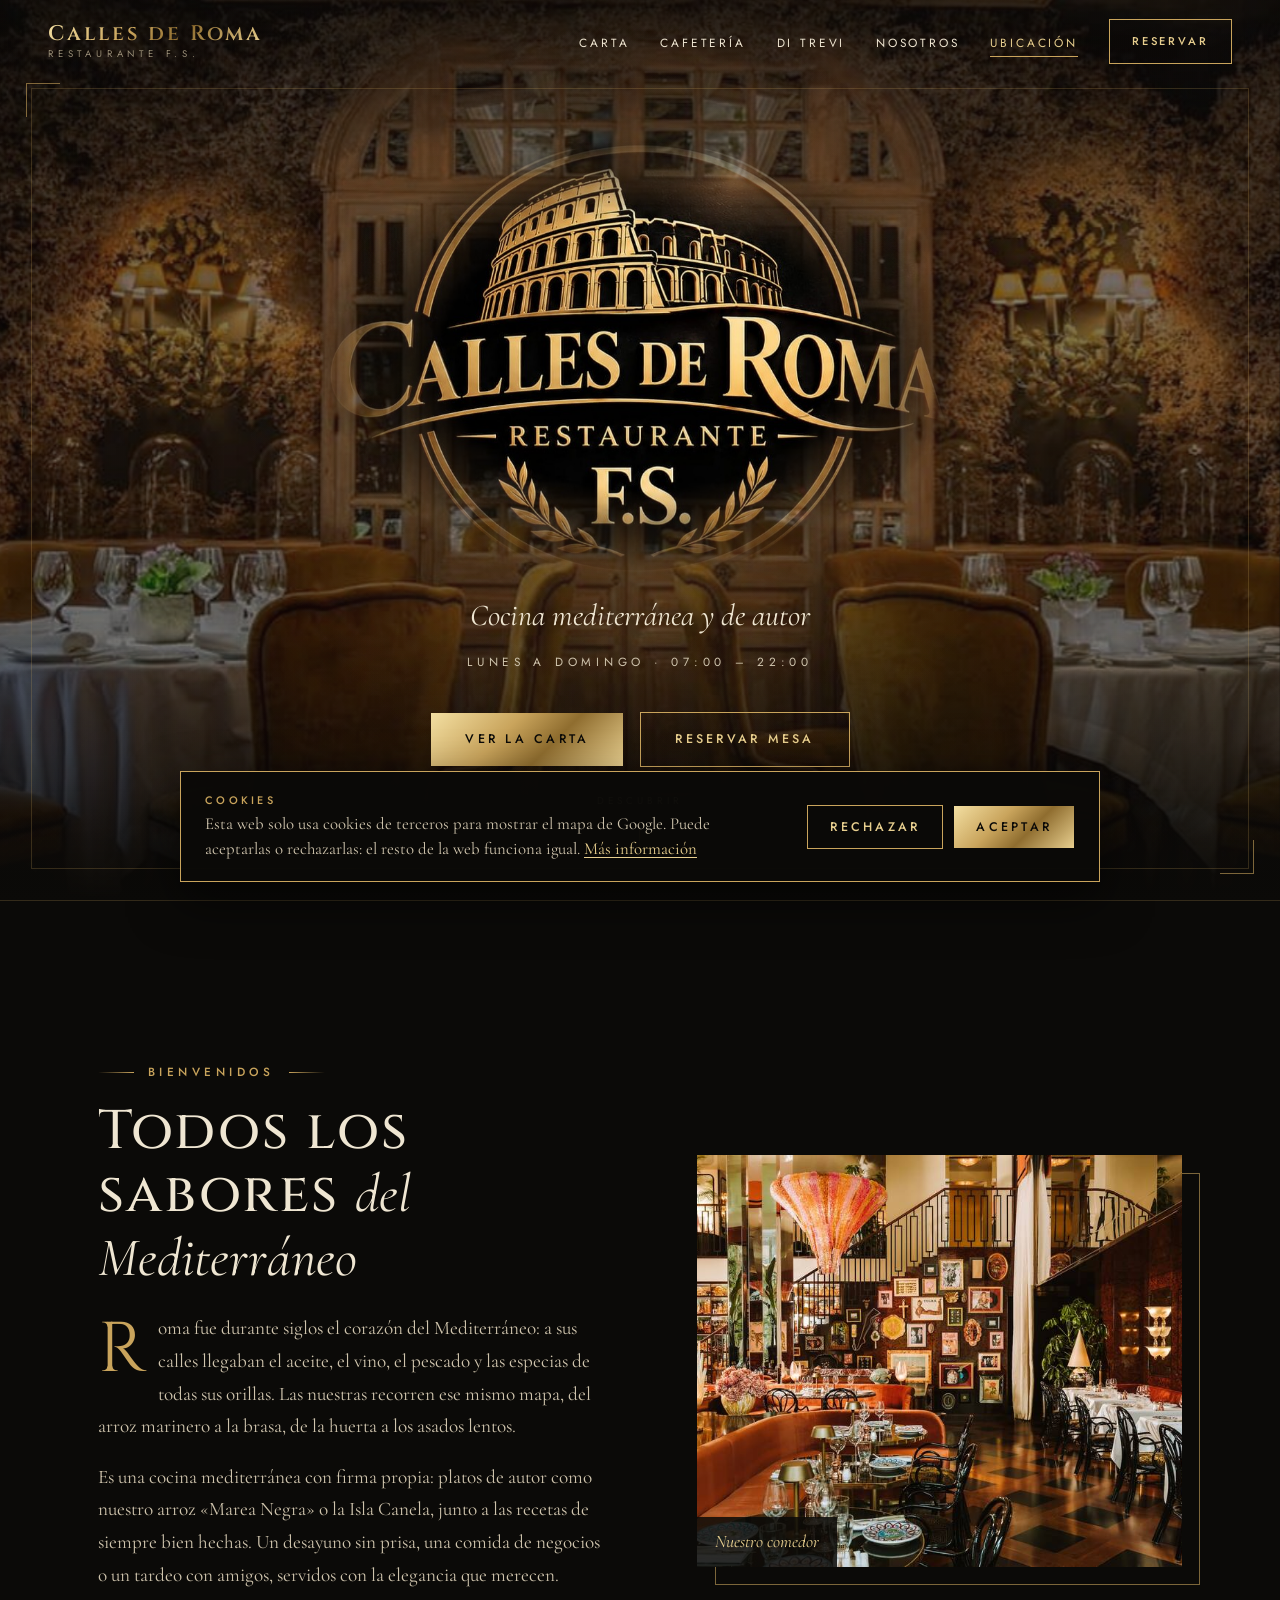
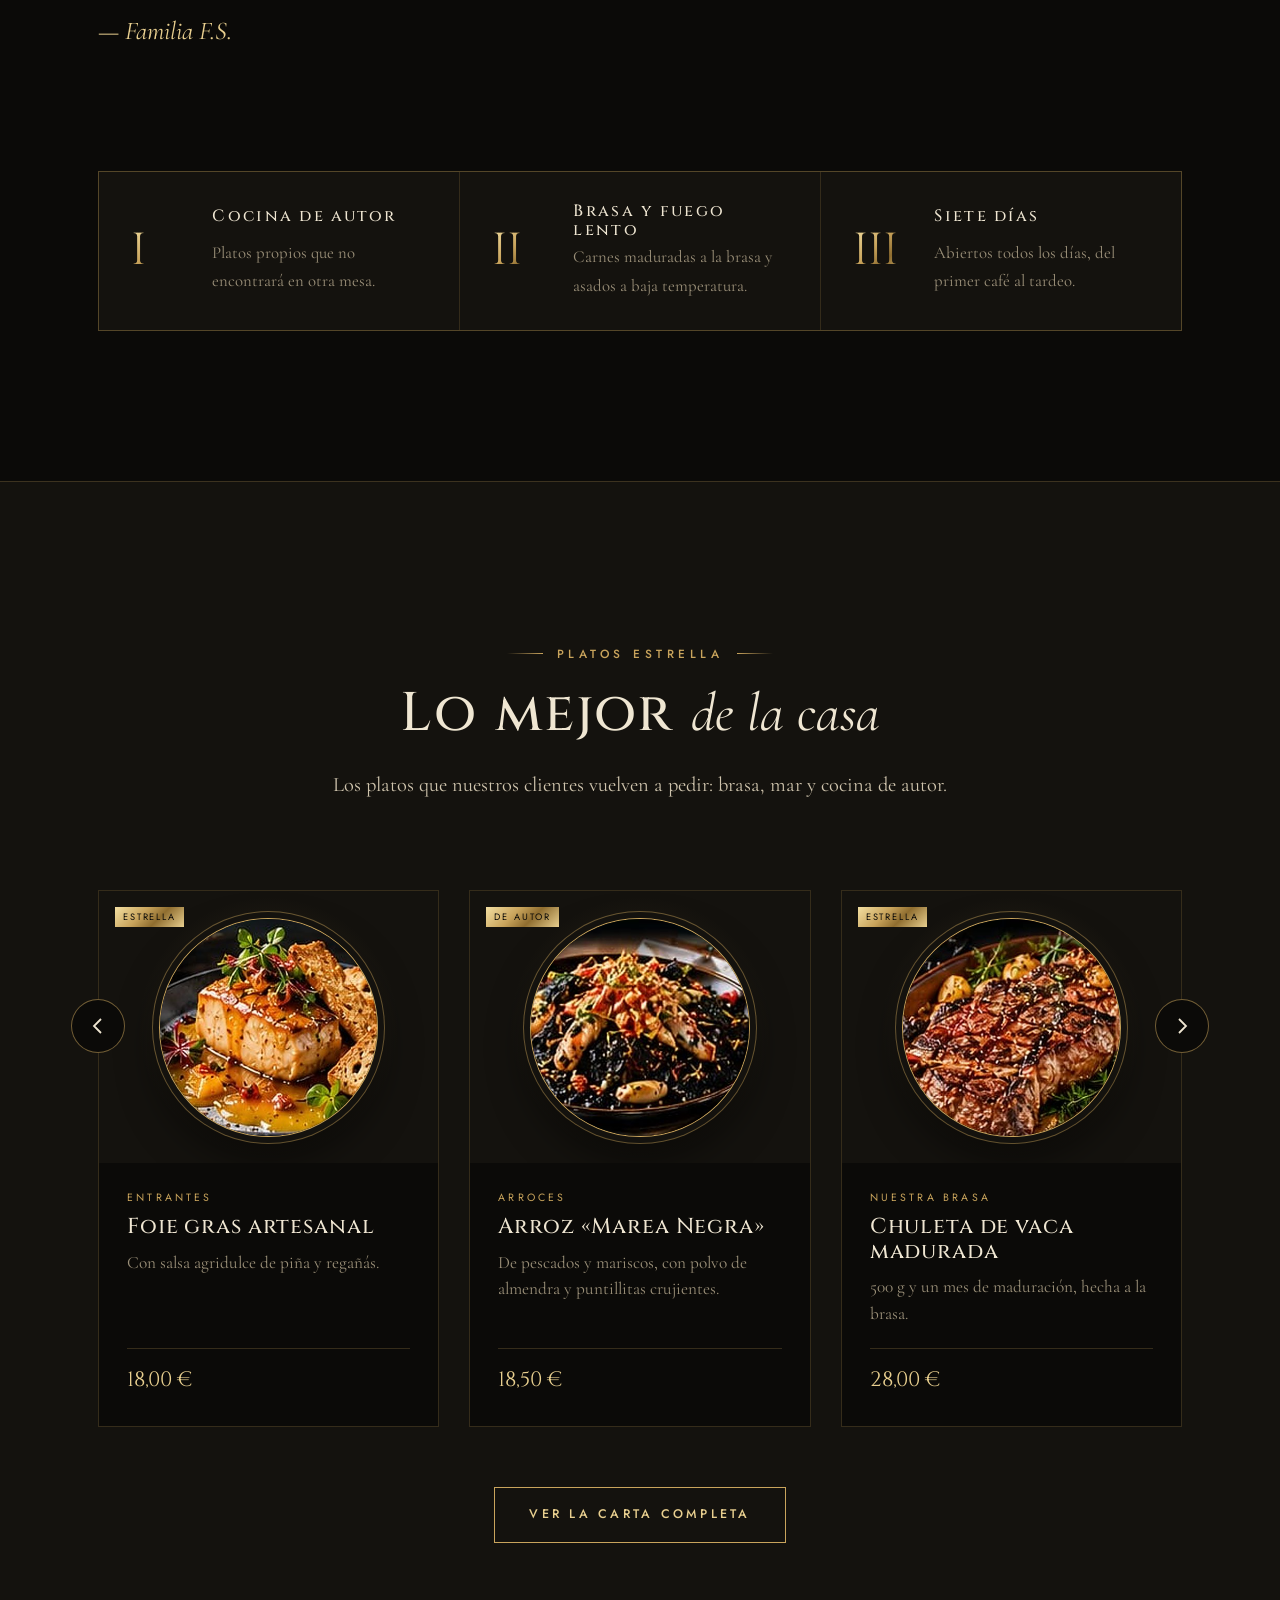
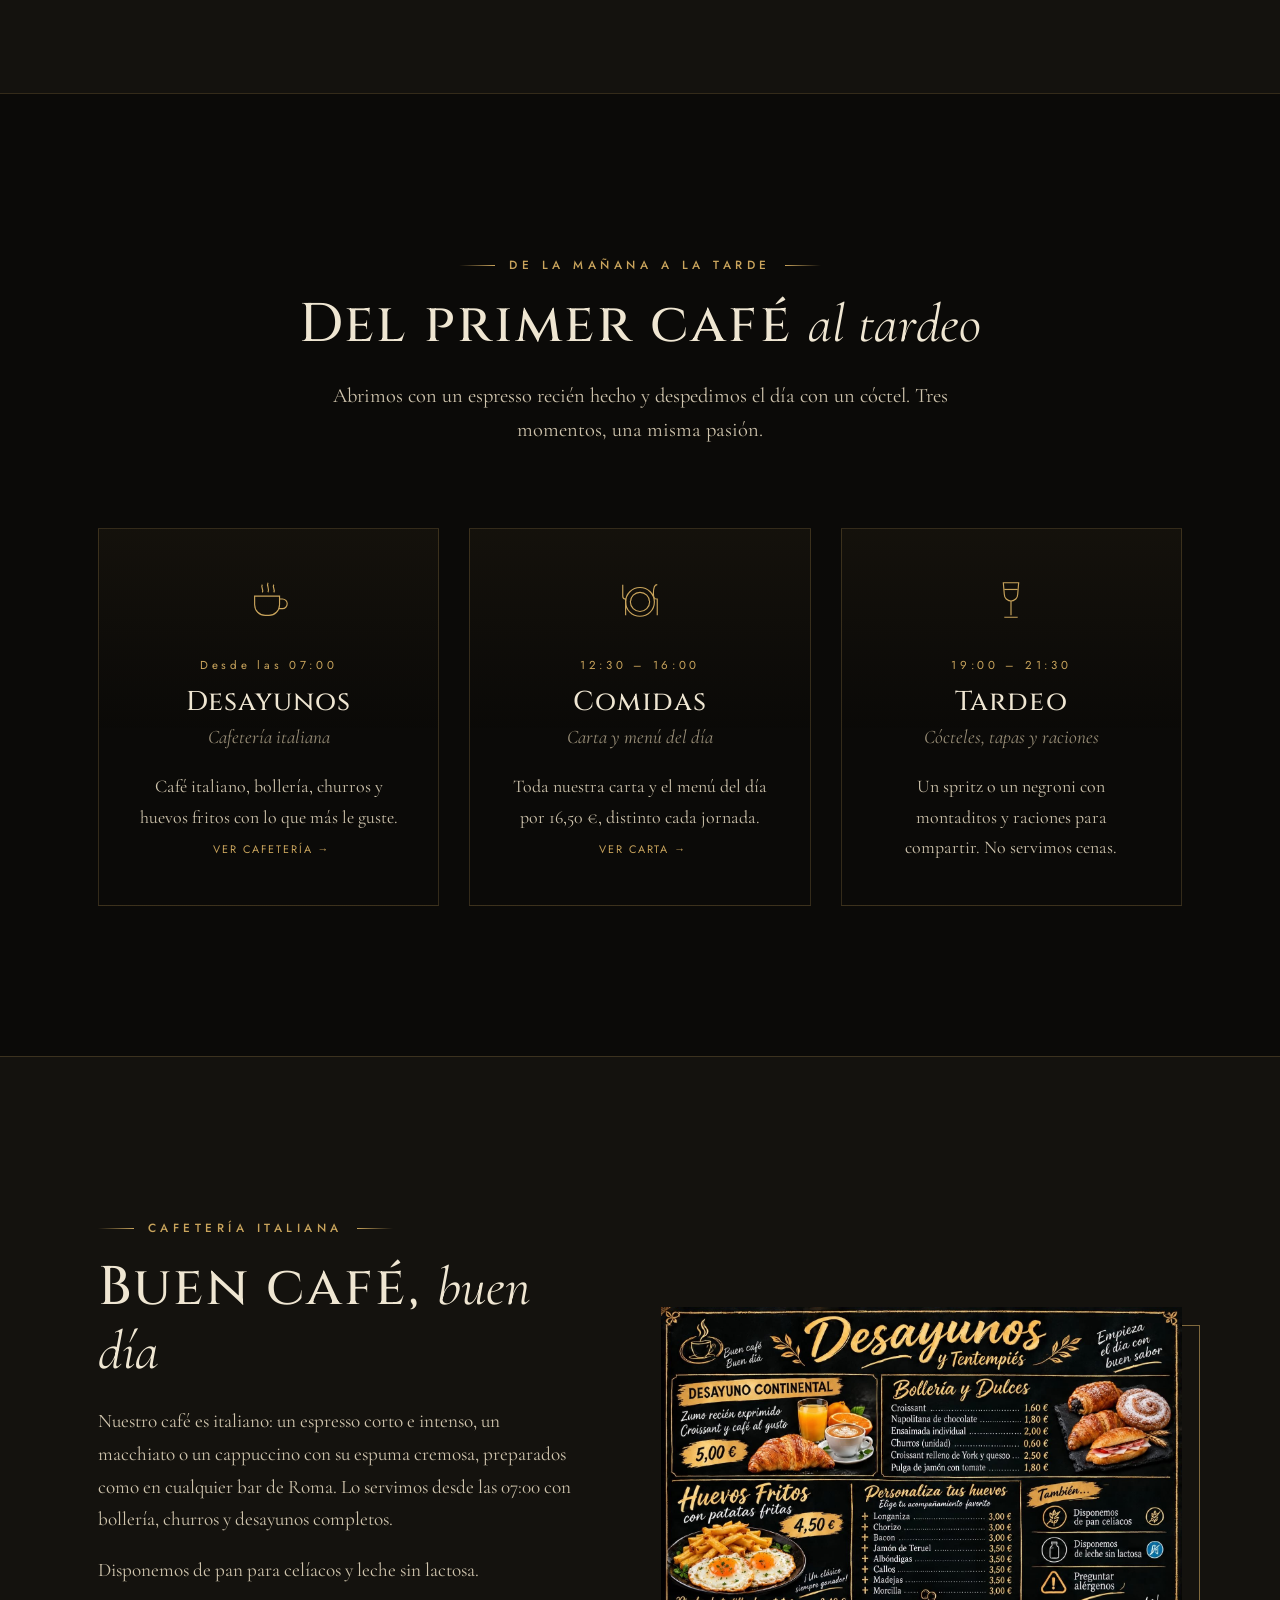
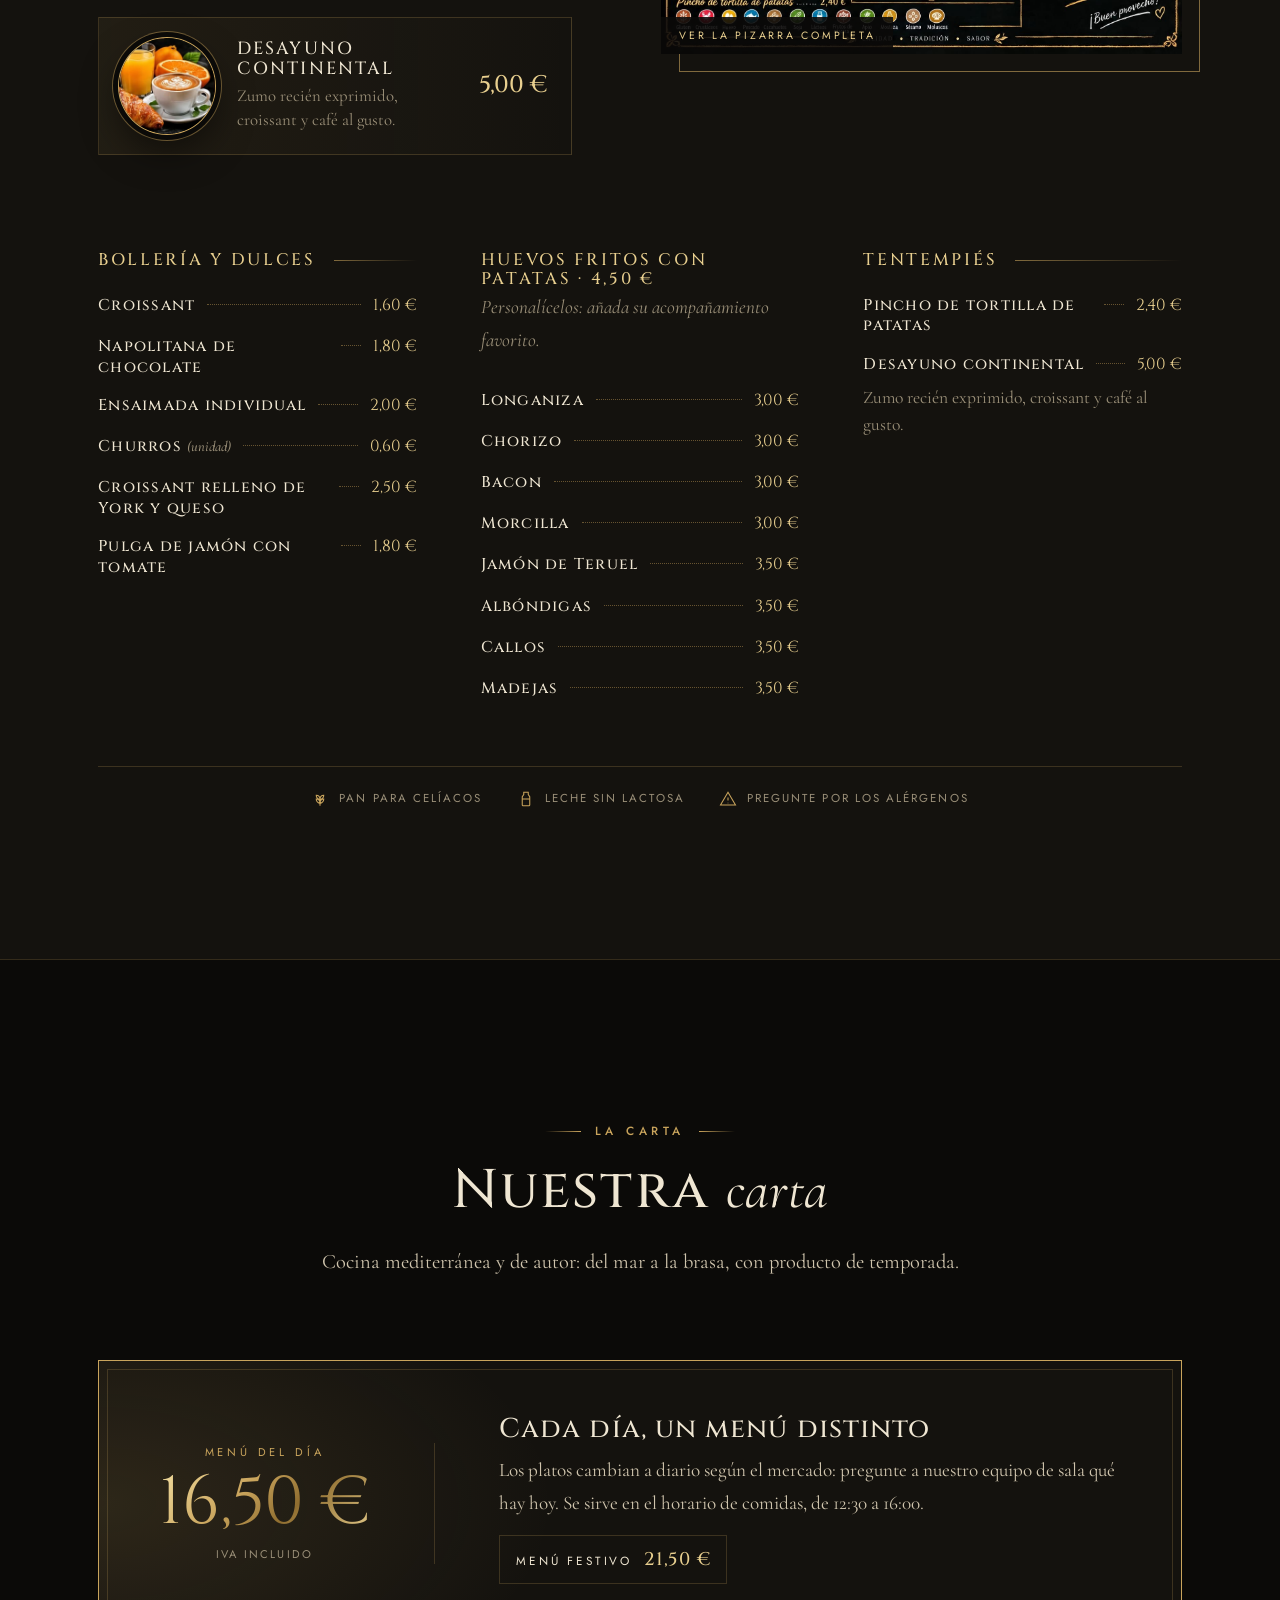
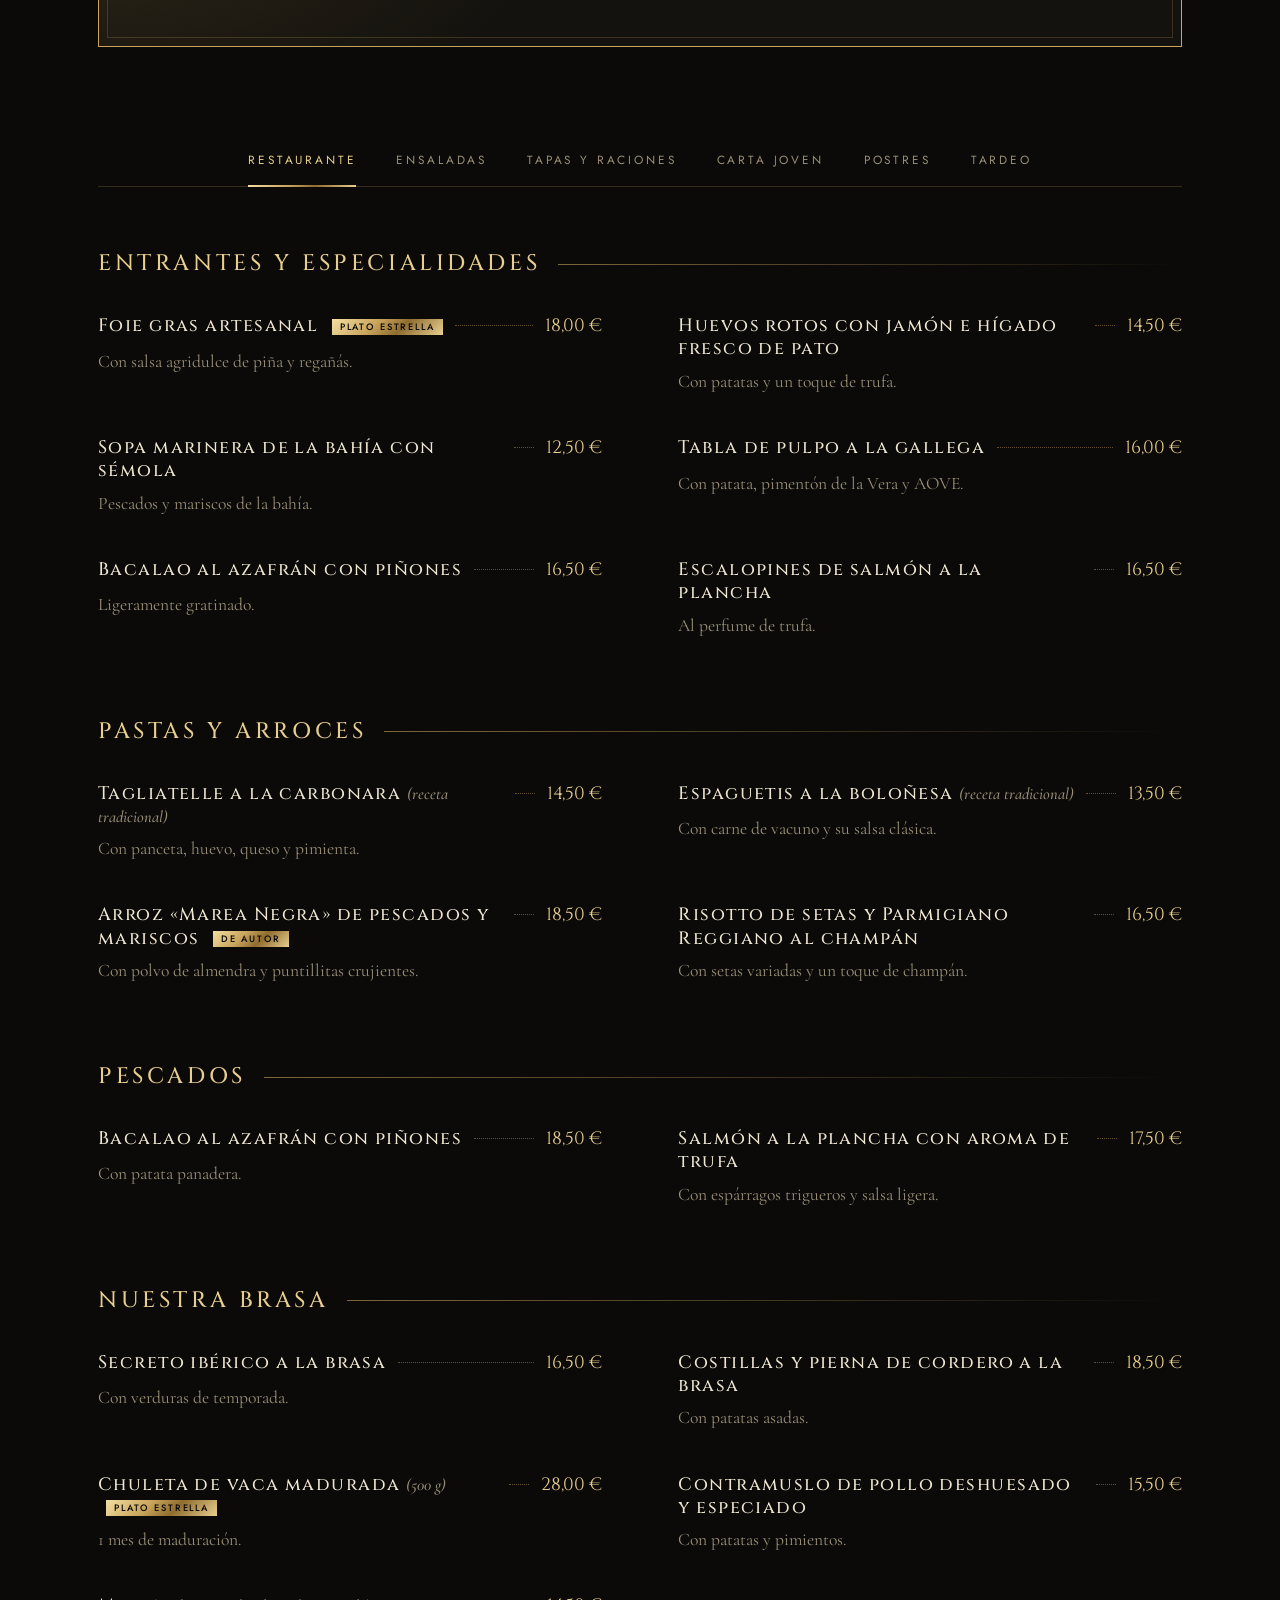
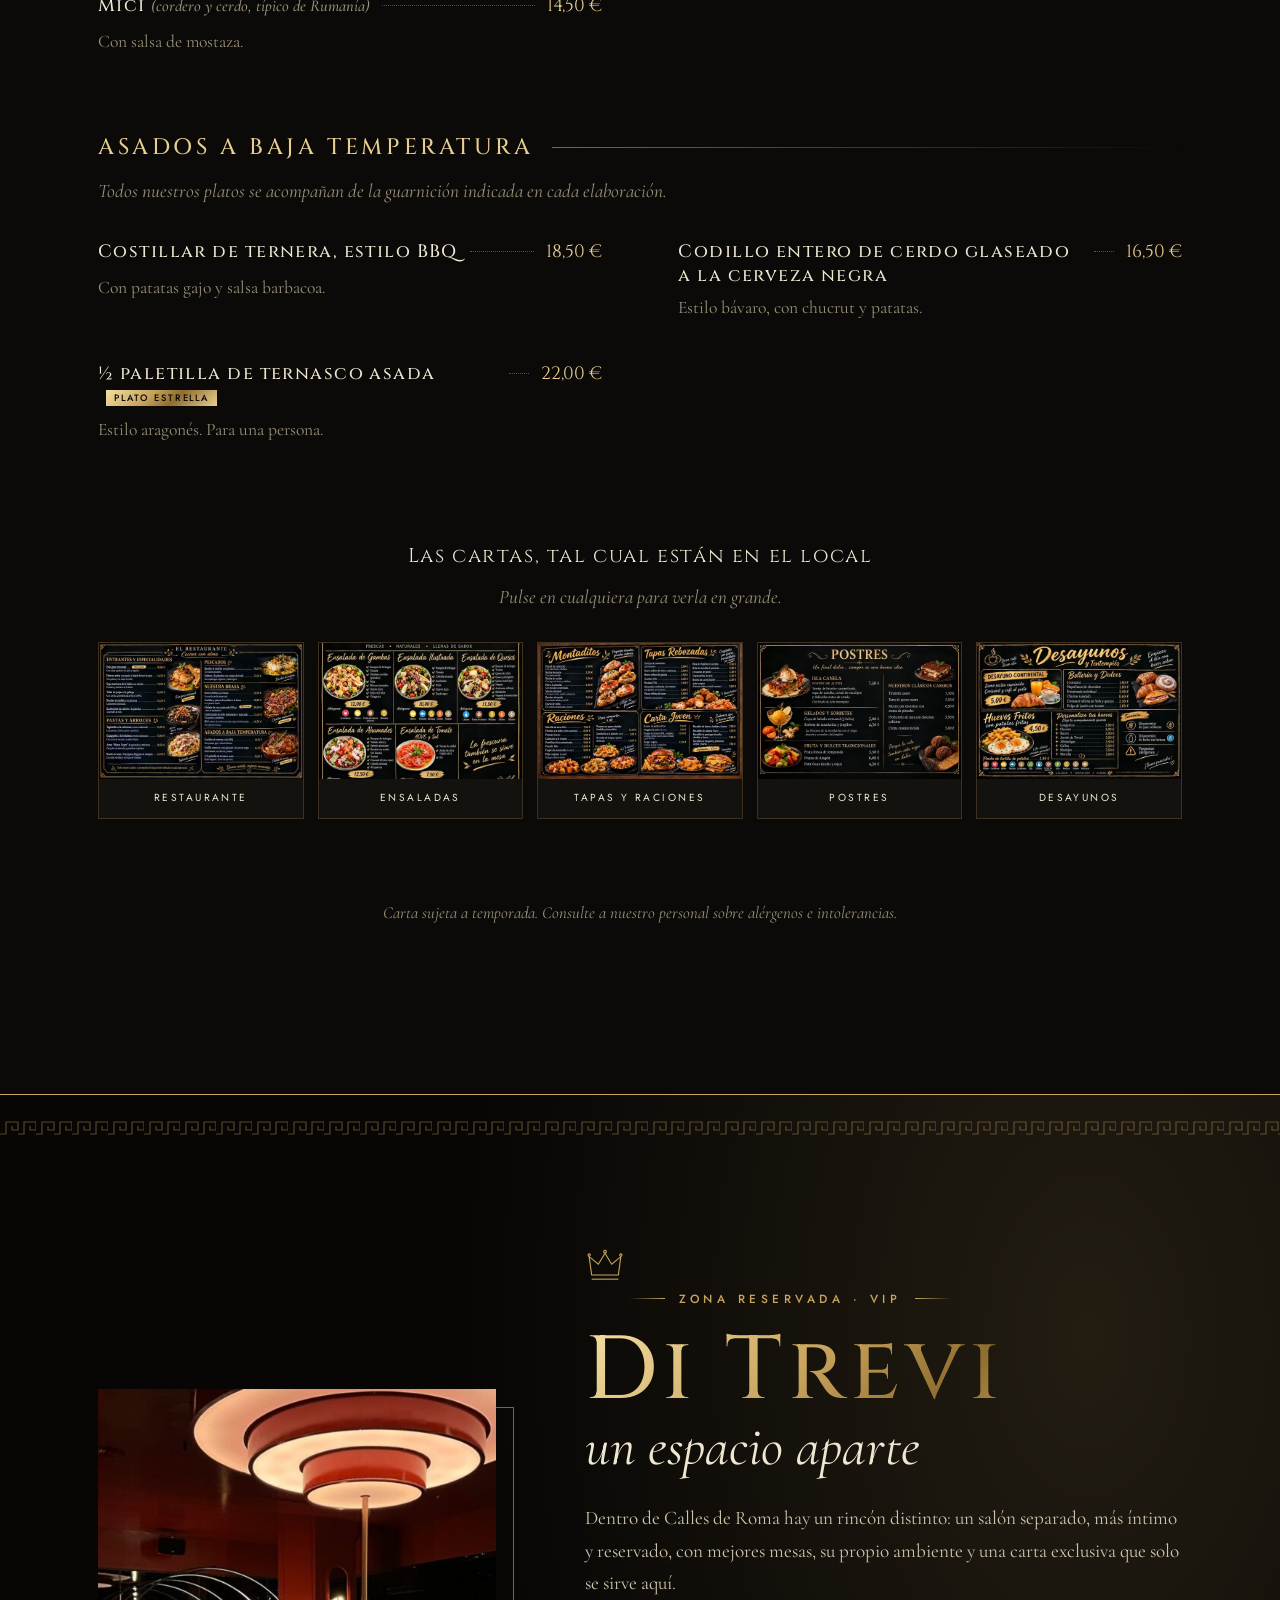
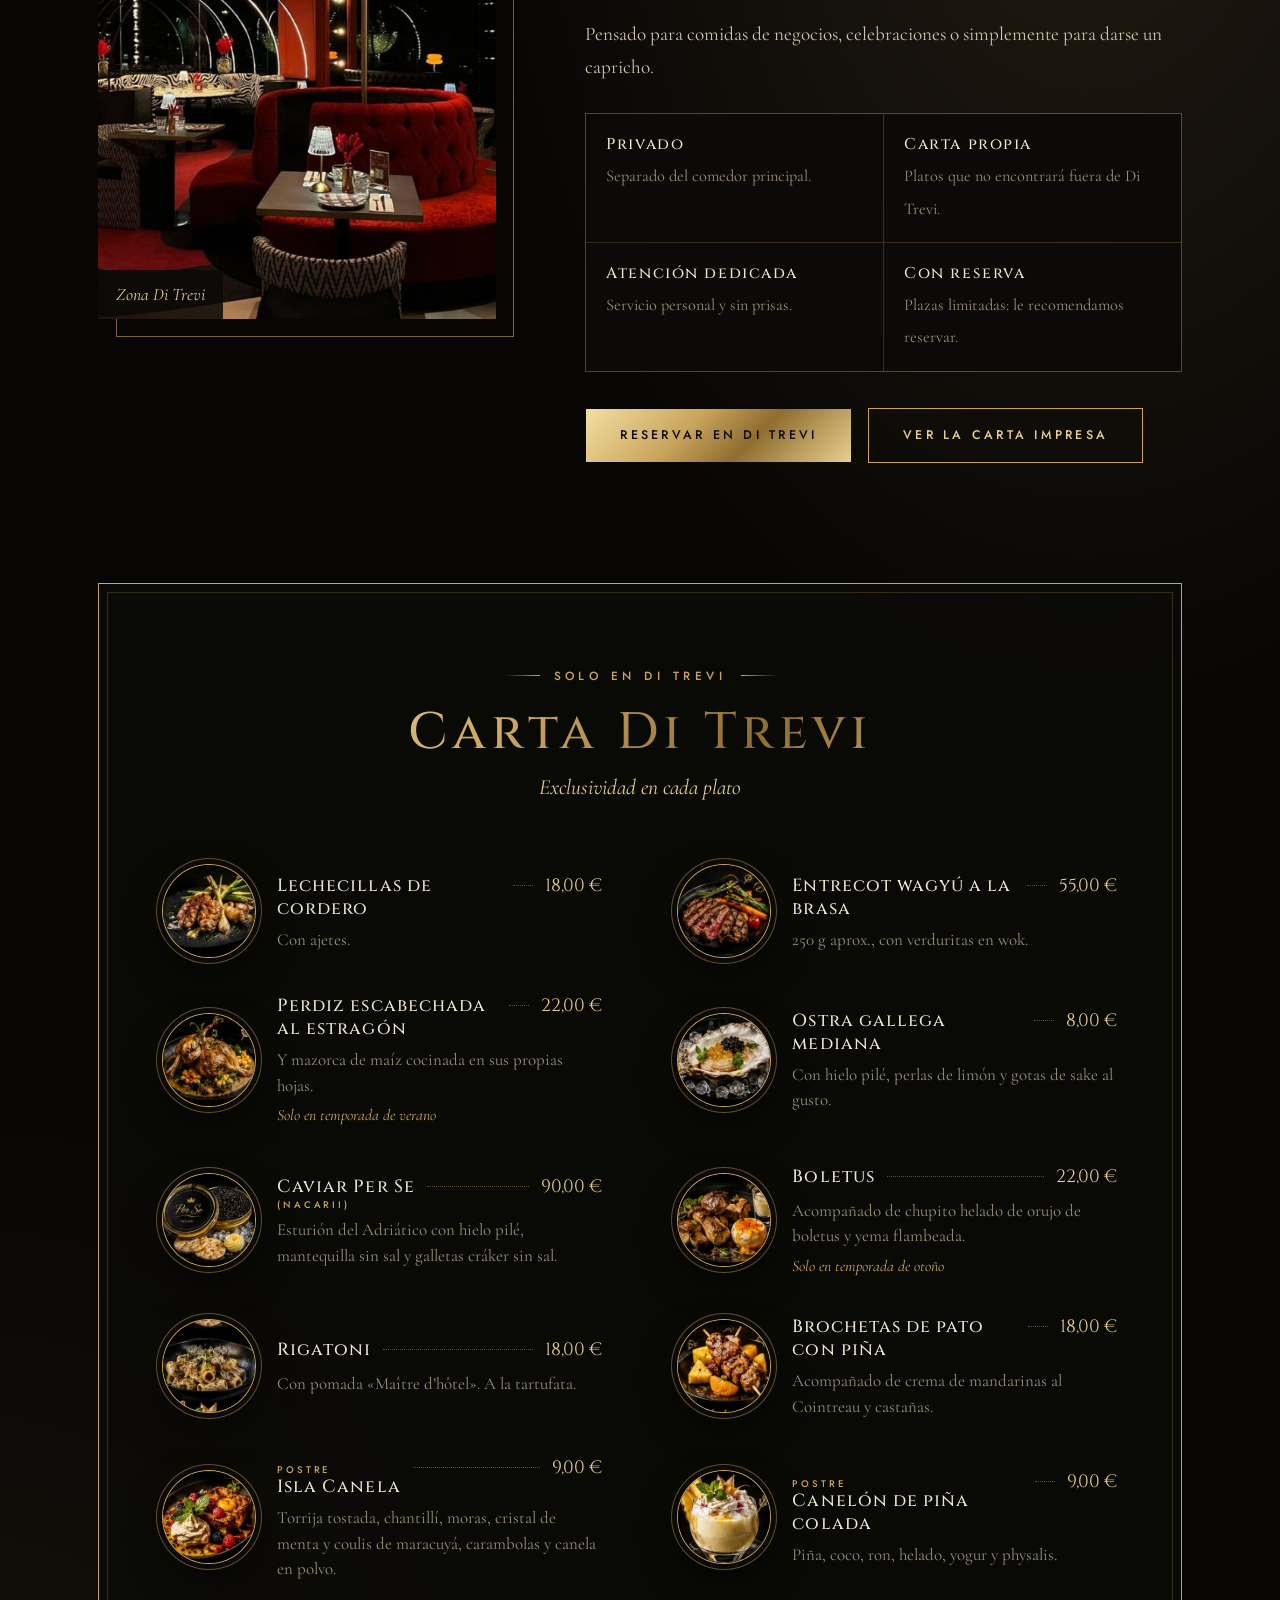
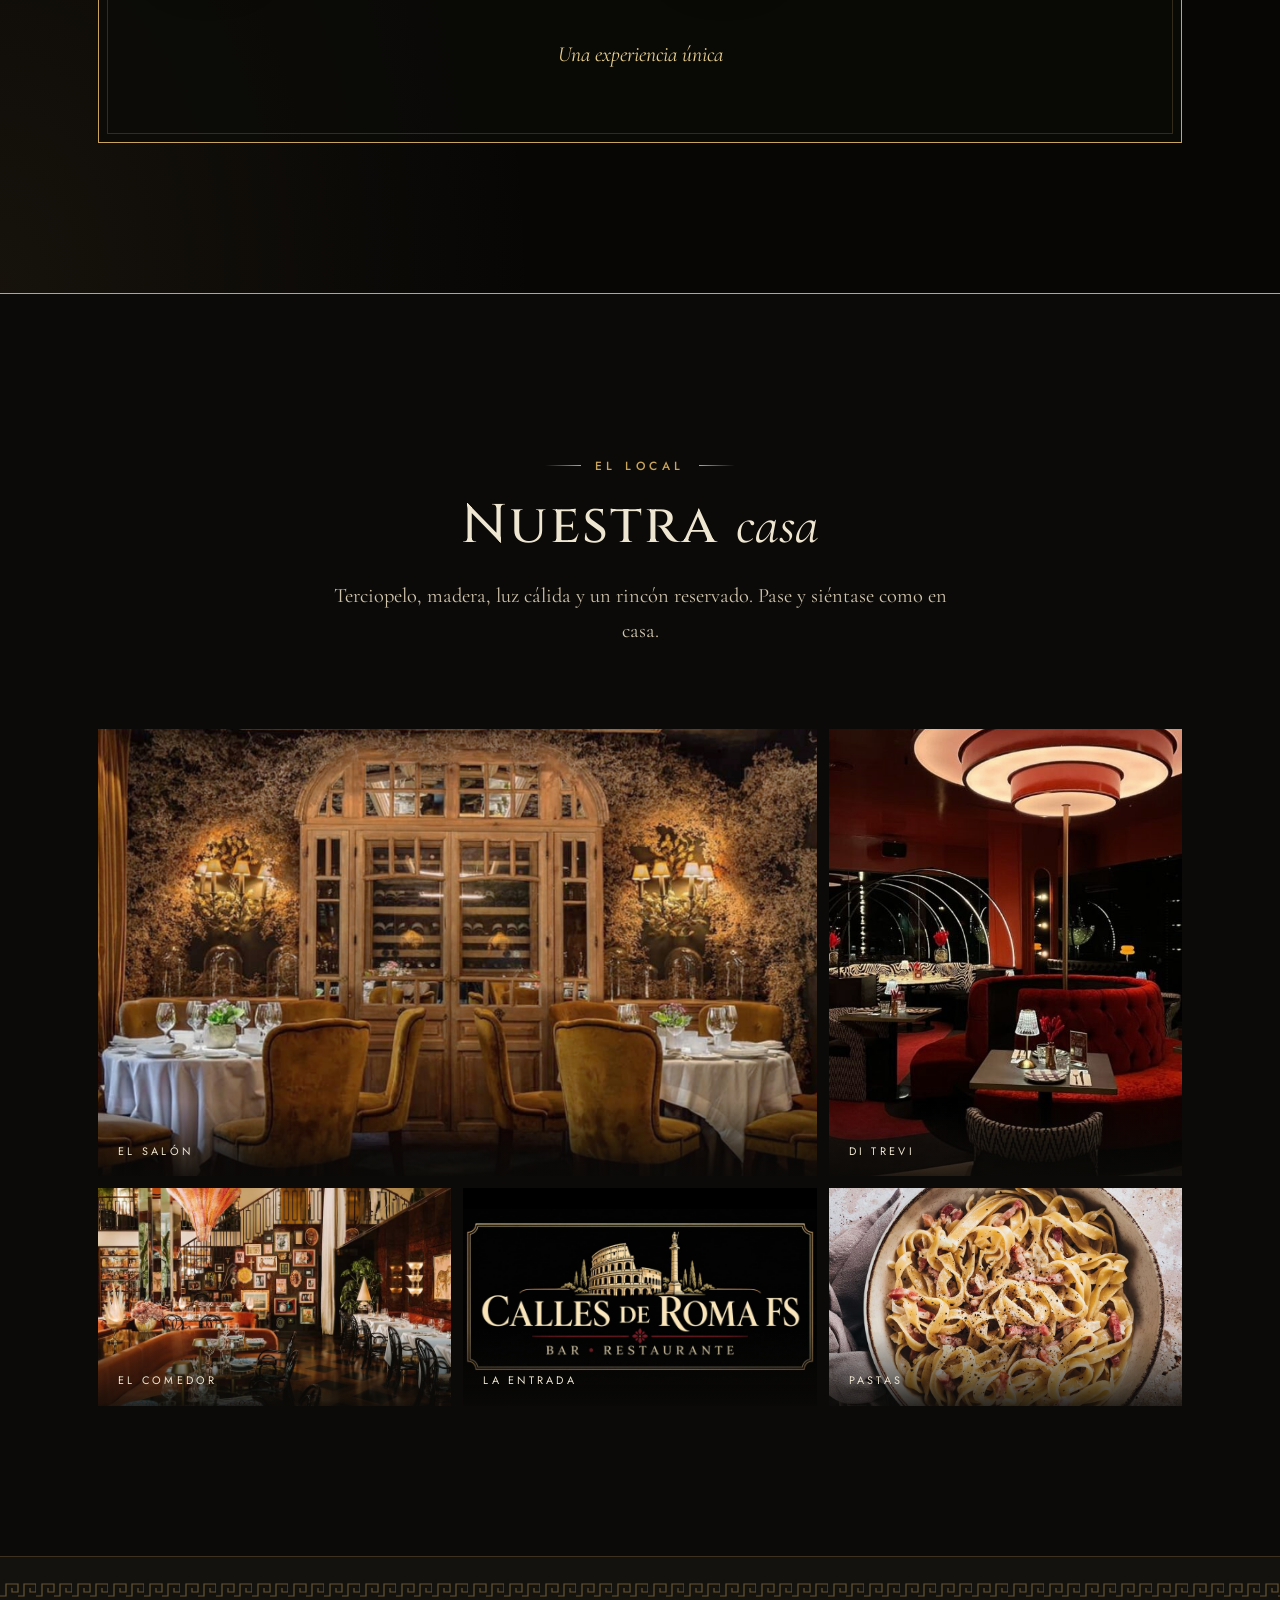
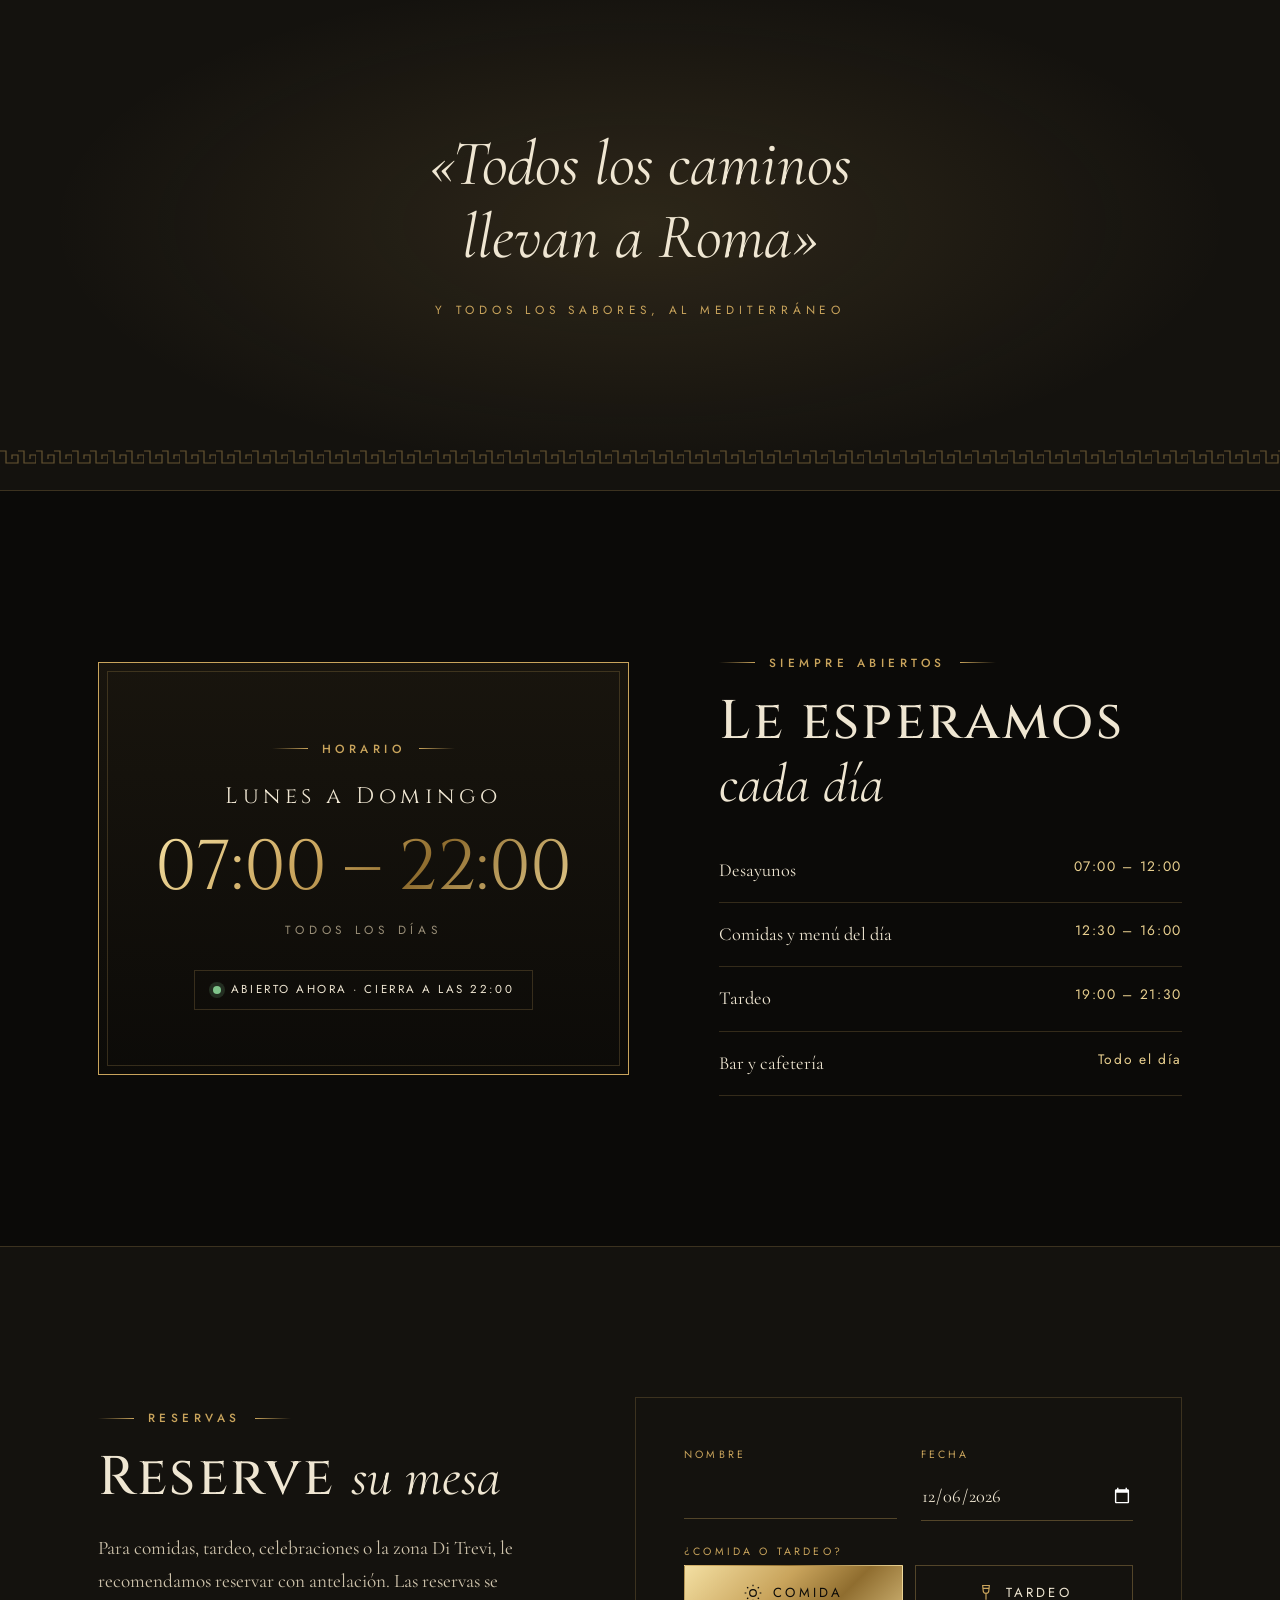
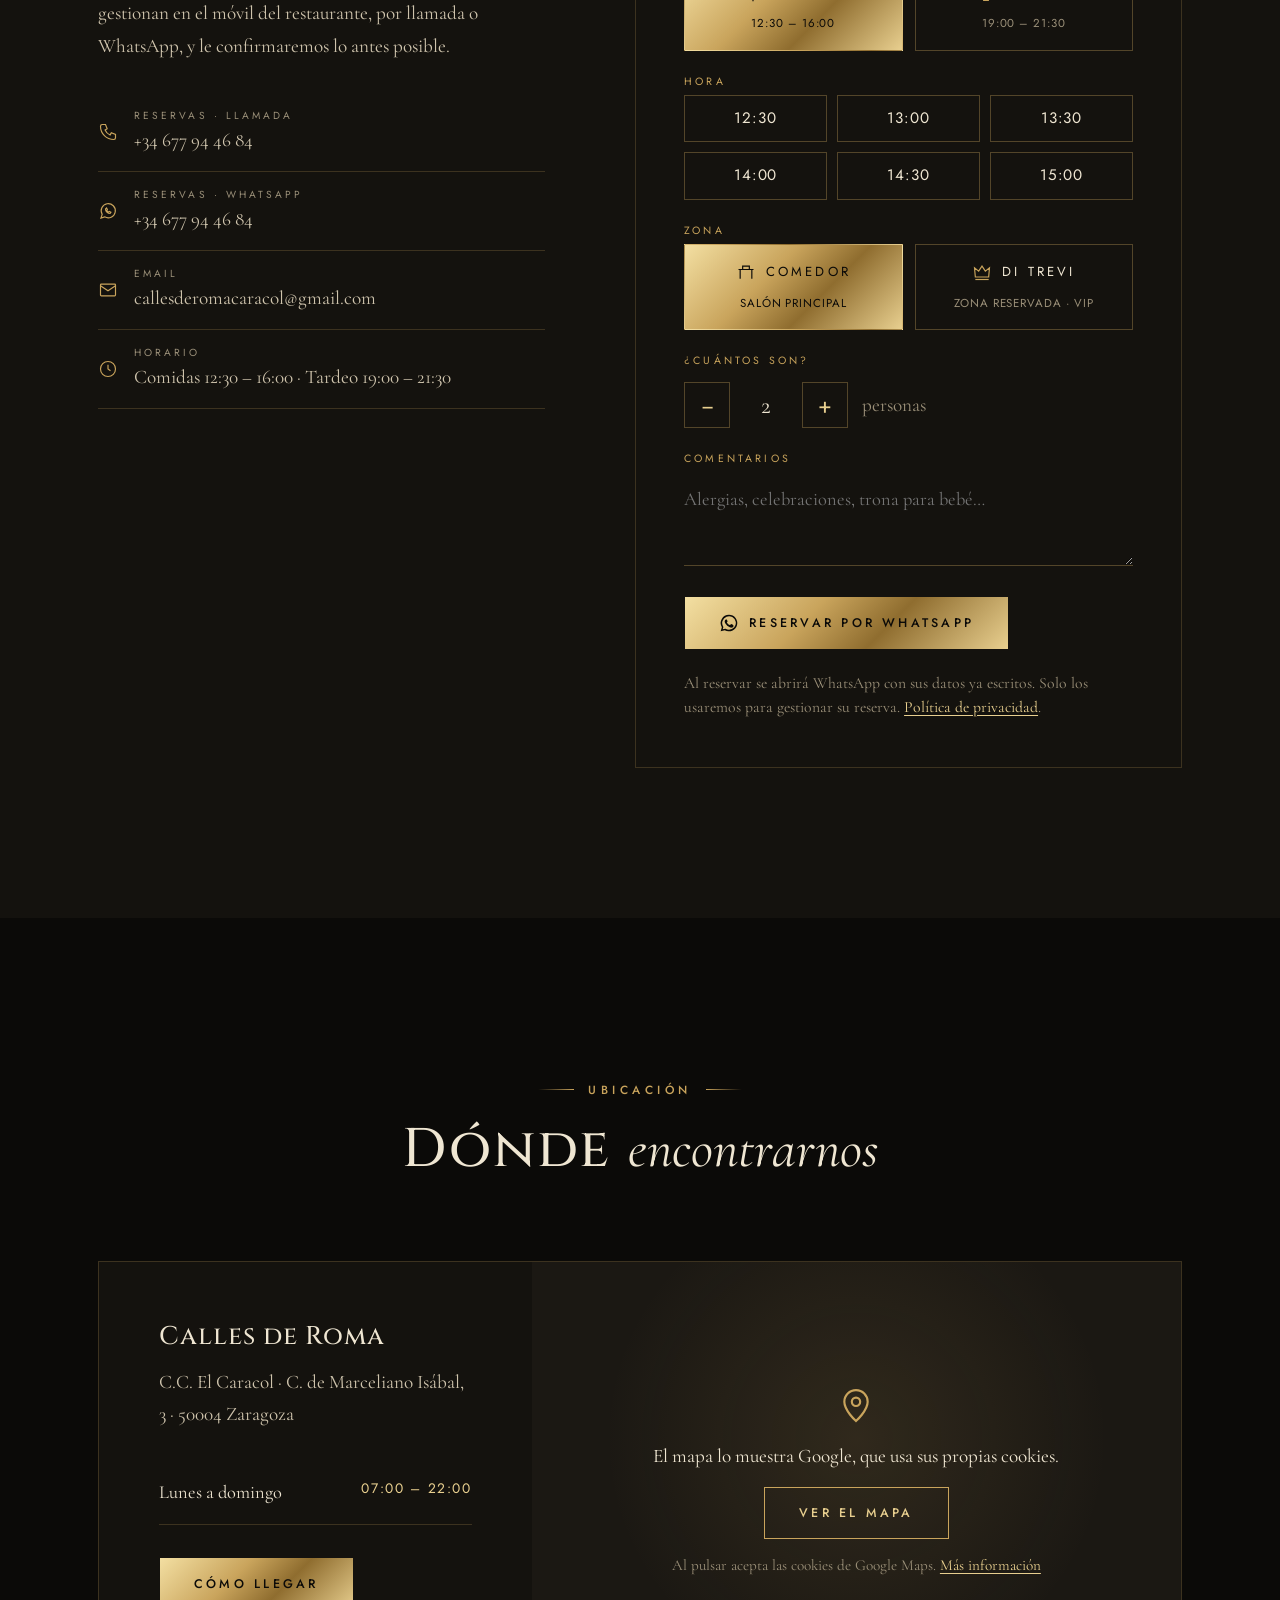
==== commit a5a15c39: "Datos legales del titular, dirección completa y mapa en C.C. El Caracol Co-Authored-By: Claude Opus " ====
--- a/index.html
+++ b/index.html
@@ -4,7 +4,7 @@
   <meta charset="utf-8">
   <meta name="viewport" content="width=device-width, initial-scale=1, viewport-fit=cover">
   <title>Calles de Roma · Restaurante F.S.</title>
-  <meta name="description" content="Calles de Roma, Restaurante F.S.: cocina mediterránea y de autor en El Caracol. Menú del día, cafetería italiana, tardeo y zona reservada Di Trevi.">
+  <meta name="description" content="Calles de Roma, Restaurante F.S.: cocina mediterránea y de autor en el C.C. El Caracol, Zaragoza. Menú del día, cafetería italiana, tardeo y zona reservada Di Trevi.">
   <meta name="theme-color" content="#0b0a08">
   <meta property="og:title" content="Calles de Roma · Restaurante F.S.">
   <meta property="og:description" content="Cocina mediterránea y de autor. Menú del día, cafetería italiana, tardeo y zona Di Trevi.">
@@ -1076,12 +1076,12 @@
         <div class="ubicacion revelar">
           <div class="ubicacion__info">
             <h3>Calles de Roma</h3>
-            <address data-dato="direccion">El Caracol</address>
+            <address data-dato="direccion">C.C. El Caracol · C. de Marceliano Isábal, 3 · 50004 Zaragoza</address>
             <ul class="horario__lista">
               <li><span>Lunes a domingo</span><span>07:00 – 22:00</span></li>
             </ul>
             <div class="hero__botones" style="justify-content:flex-start;animation:none;margin-top:32px">
-              <a class="boton boton--lleno" id="como-llegar" href="https://www.google.com/maps/dir/?api=1&amp;destination=El+Caracol" target="_blank" rel="noopener">Cómo llegar</a>
+              <a class="boton boton--lleno" id="como-llegar" href="https://www.google.com/maps/dir/?api=1&amp;destination=Centro+Comercial+El+Caracol%2C+Calle+de+Marceliano+Is%C3%A1bal+3%2C+50004+Zaragoza" target="_blank" rel="noopener">Cómo llegar</a>
             </div>
           </div>
           <div class="mapa">
@@ -1134,7 +1134,7 @@
         <div>
           <h4>Contacto</h4>
           <ul>
-            <li data-dato="direccion">El Caracol</li>
+            <li data-dato="direccion">C.C. El Caracol · C. de Marceliano Isábal, 3 · 50004 Zaragoza</li>
             <li><a href="tel:" data-dato="telefono">+34 677 94 46 84</a></li>
             <li><a href="mailto:" data-dato="email">callesderomacaracol@gmail.com</a></li>
           </ul>
--- a/css/styles.css
+++ b/css/styles.css
@@ -1504,7 +1504,7 @@
 }
 .vip-plato {
   display: grid;
-  grid-template-columns: 92px 1fr;
+  grid-template-columns: 92px minmax(0, 1fr);
   gap: 22px;
   align-items: center;
 }
@@ -1540,7 +1540,7 @@
   .vip__foto { max-width: 440px; width: 100%; margin-inline: auto; }
   .cafe__listas { grid-template-columns: 1fr 1fr; }
   .impresas__fila { grid-template-columns: repeat(3, 1fr); }
-  .vip-carta__lista { grid-template-columns: 1fr; }
+  .vip-carta__lista { grid-template-columns: minmax(0, 1fr); }
 }
 @media (max-width: 680px) {
   .menu-dia { grid-template-columns: 1fr; text-align: center; }
@@ -1551,8 +1551,11 @@
   .cafe__oferta strong { grid-column: 2; }
   .impresas__fila { grid-template-columns: 1fr 1fr; gap: 10px; }
   .vip__rasgos { grid-template-columns: 1fr; }
-  .vip-plato { grid-template-columns: 70px 1fr; gap: 16px; }
-  .vip-plato .medallon { width: 70px; }
+  .vip-carta { padding-inline: 18px; }
+  .vip-plato { grid-template-columns: 58px minmax(0, 1fr); gap: 14px; }
+  .vip-plato .medallon { width: 58px; }
+  .vip-plato h4 { font-size: 1rem; letter-spacing: 0.03em; }
+  .vip-plato .plato__cabeza { flex-wrap: wrap; row-gap: 4px; }
   .avisos { flex-direction: column; align-items: center; gap: 10px; }
 }
 
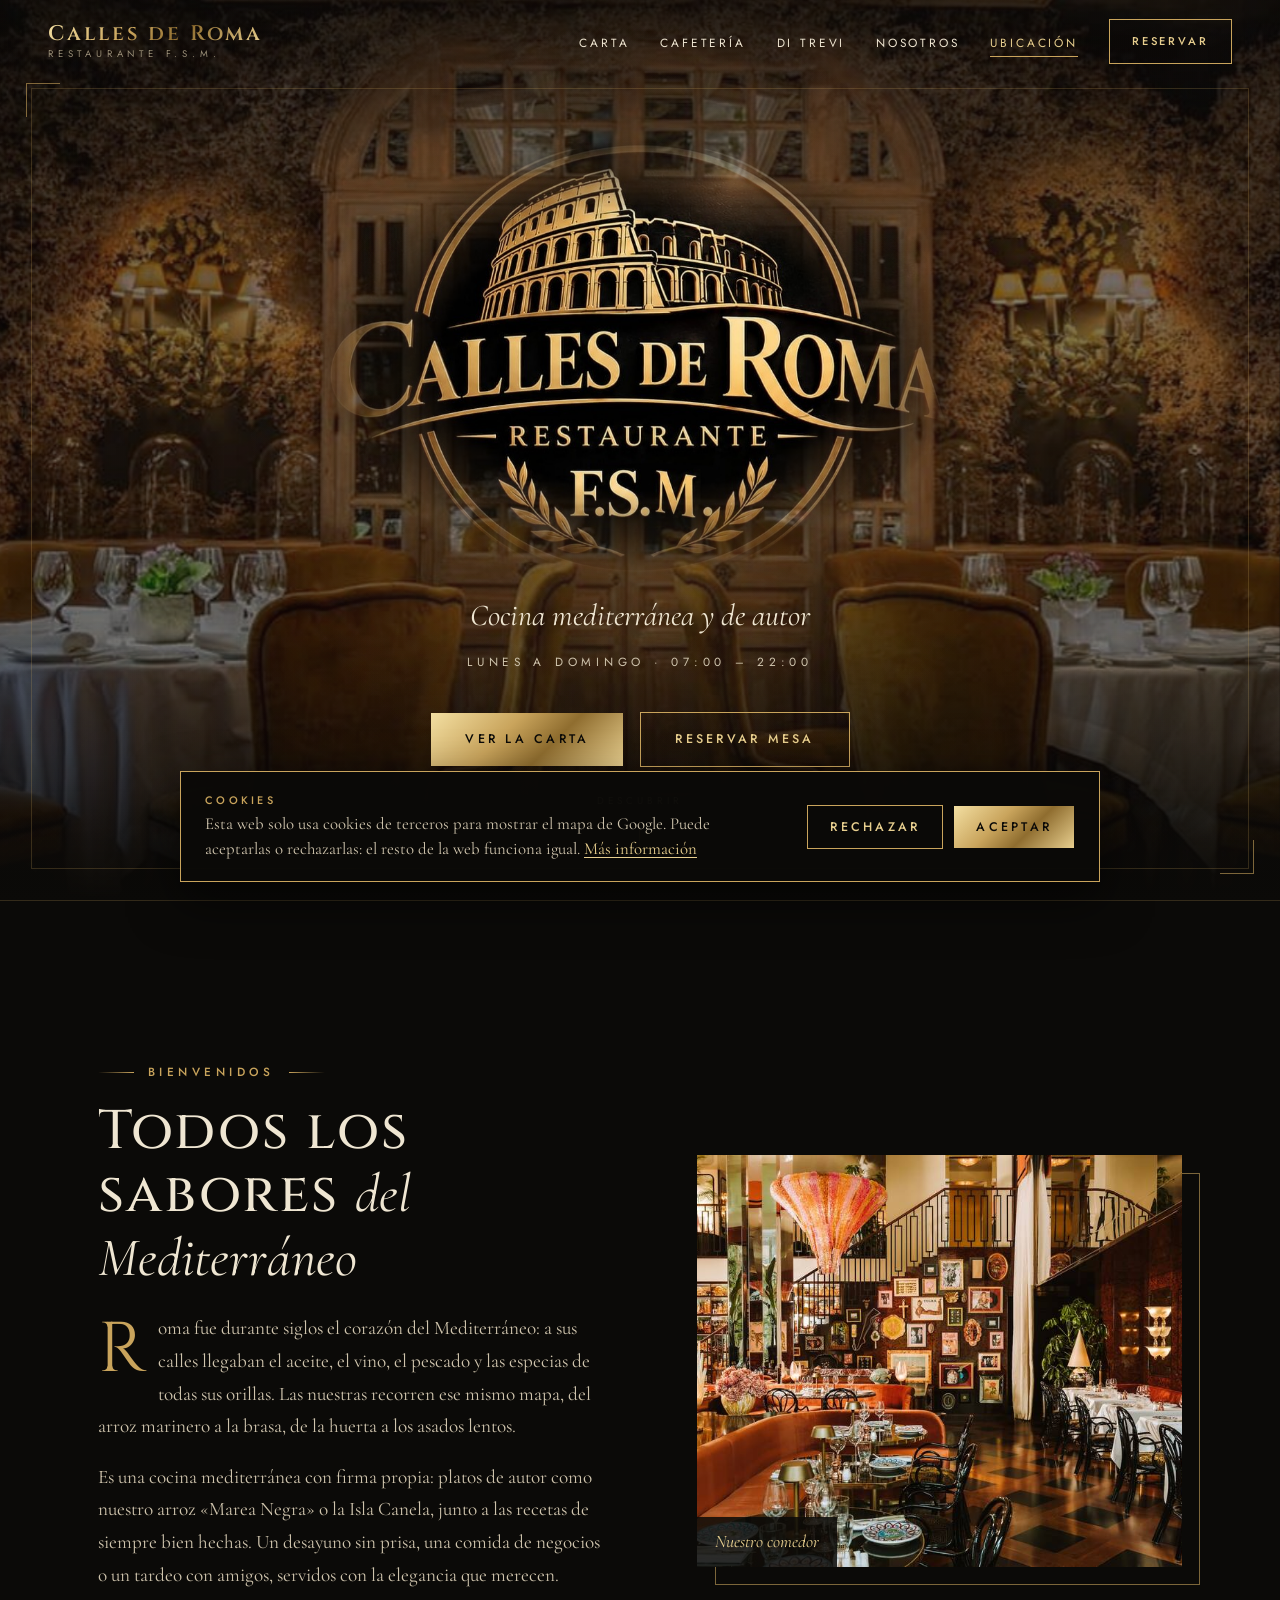
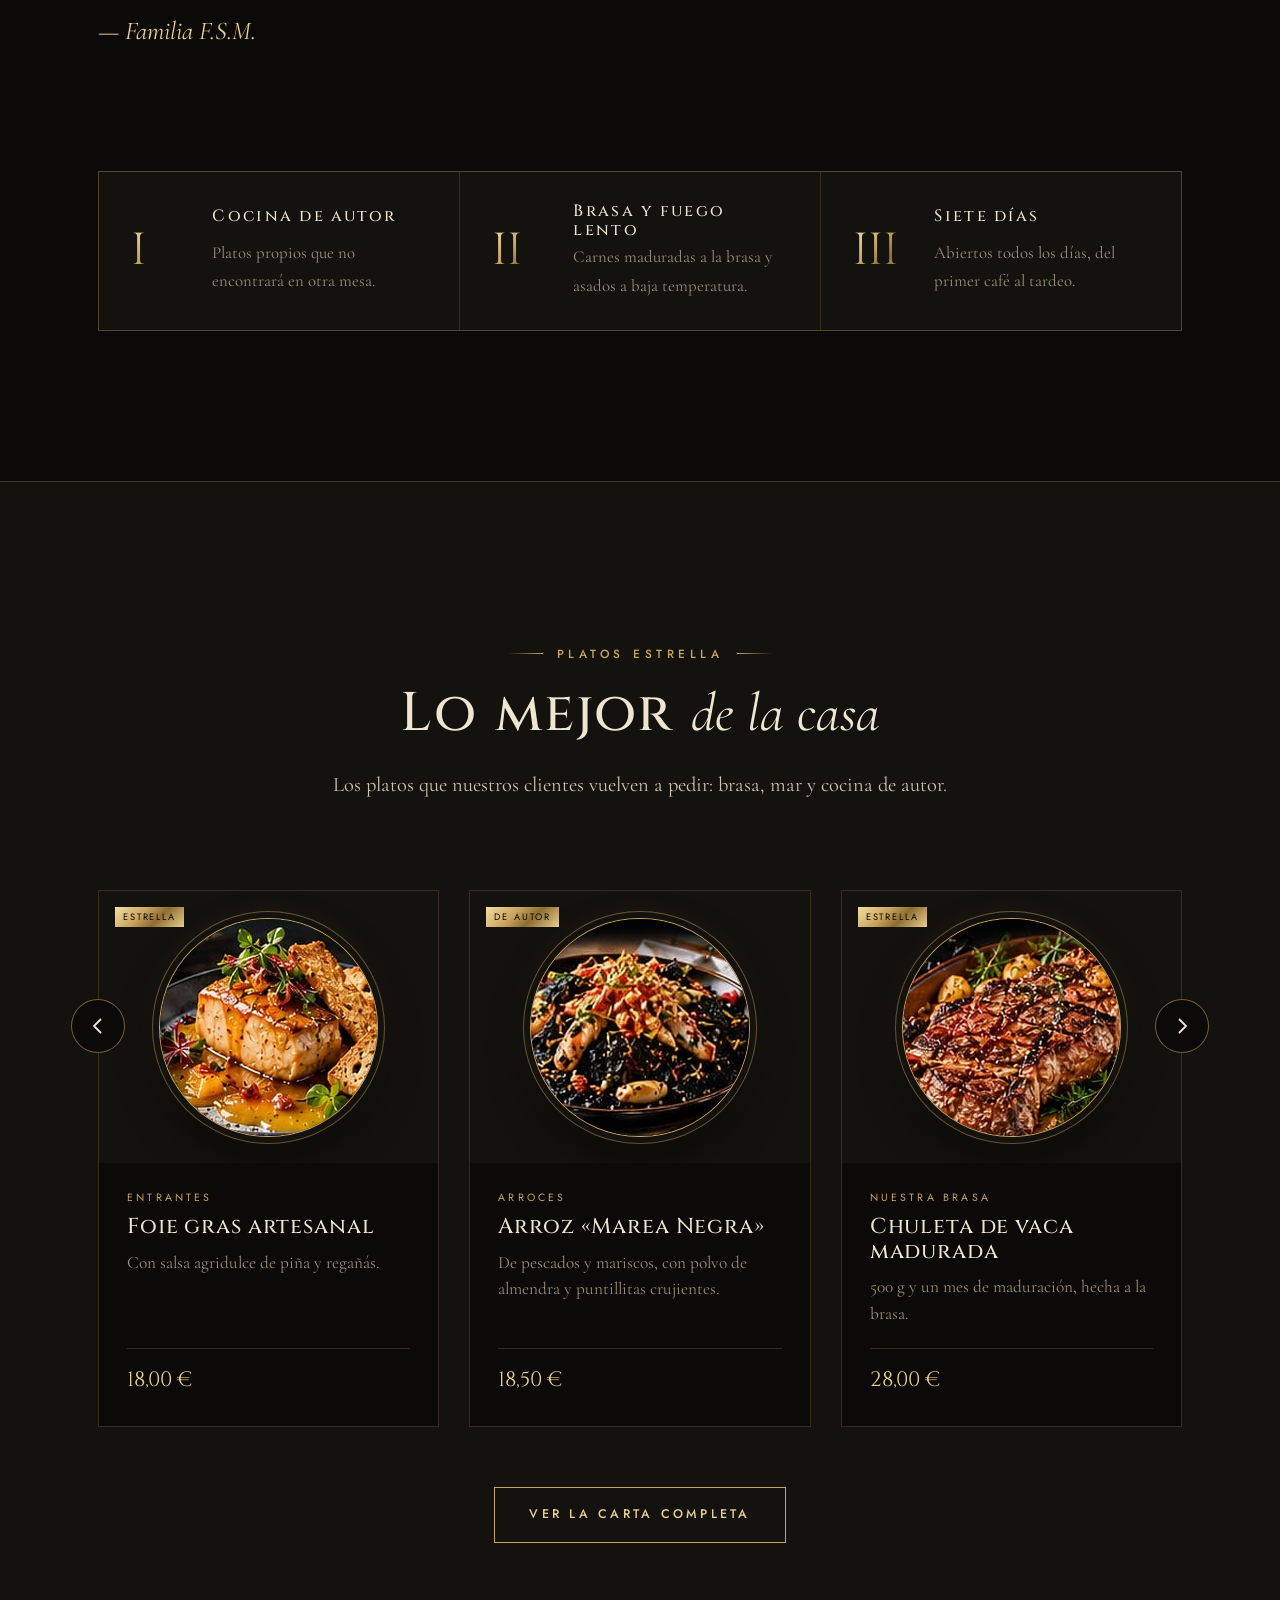
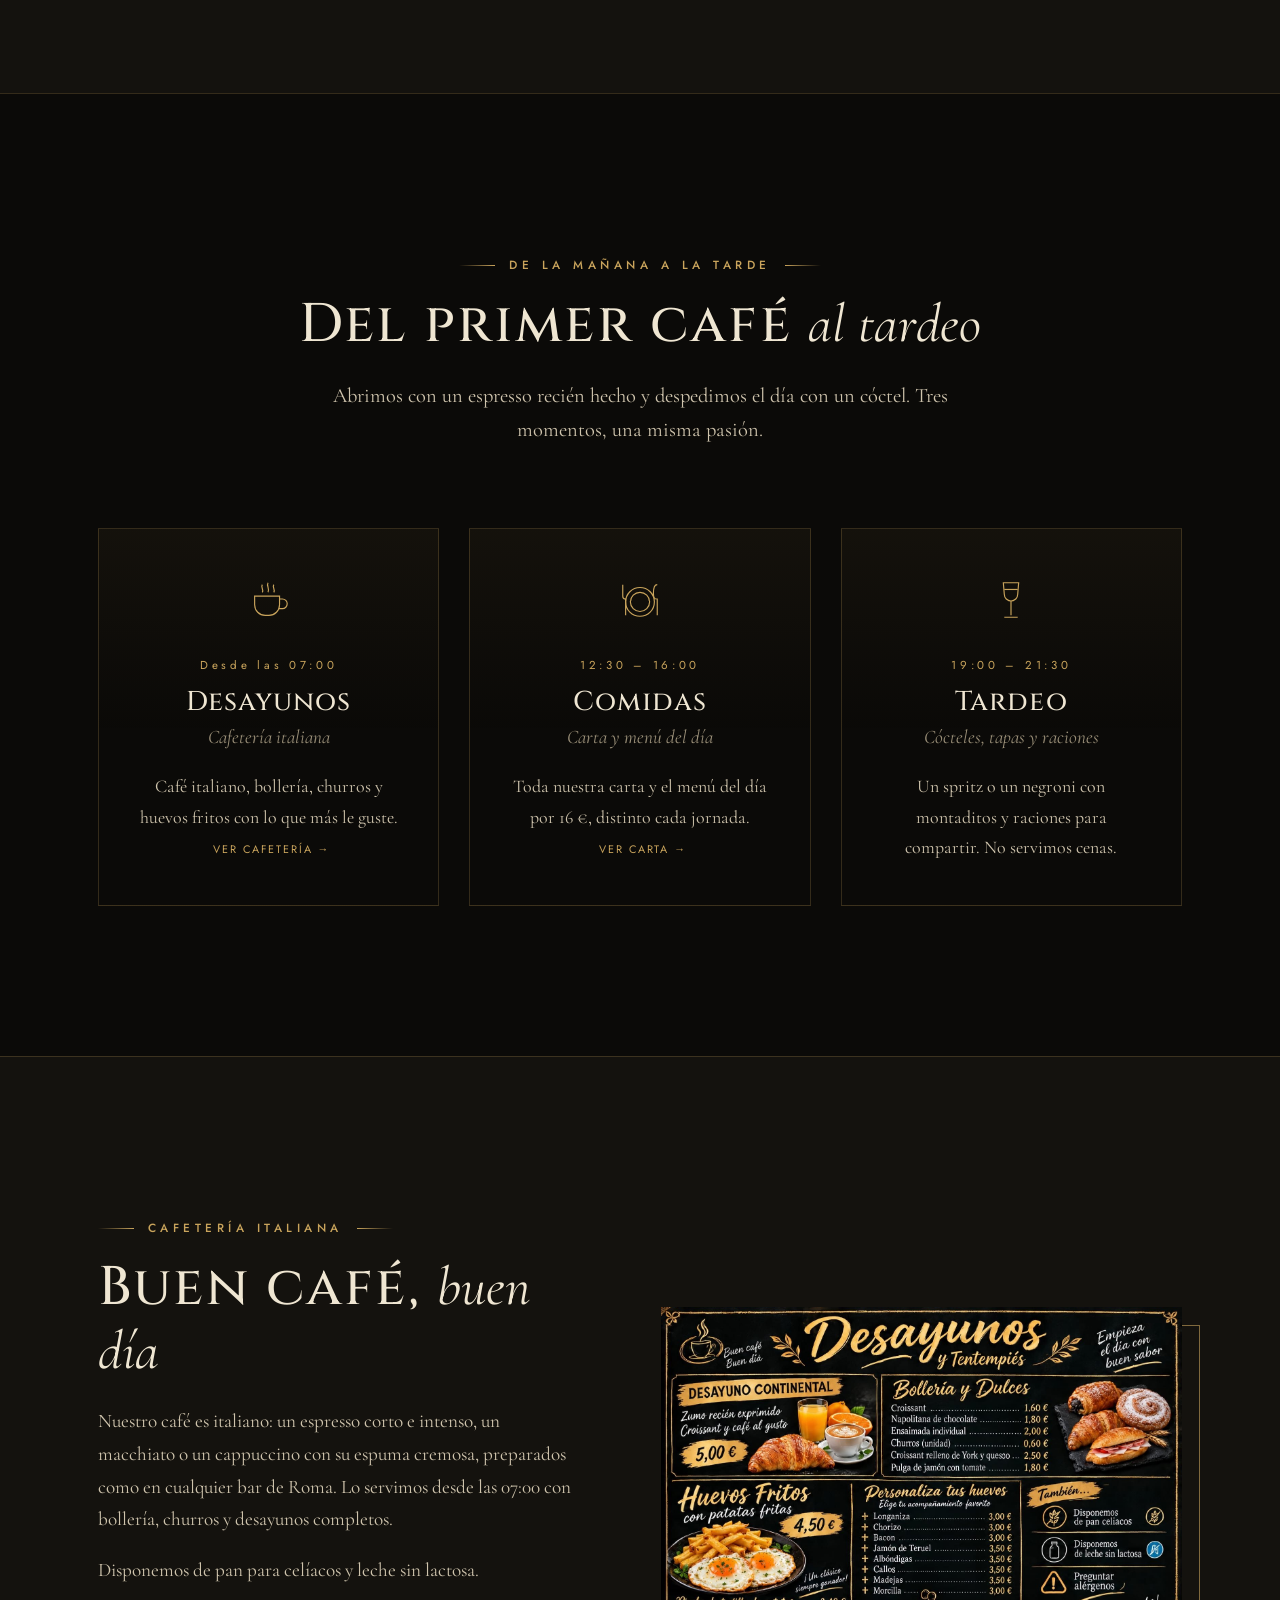
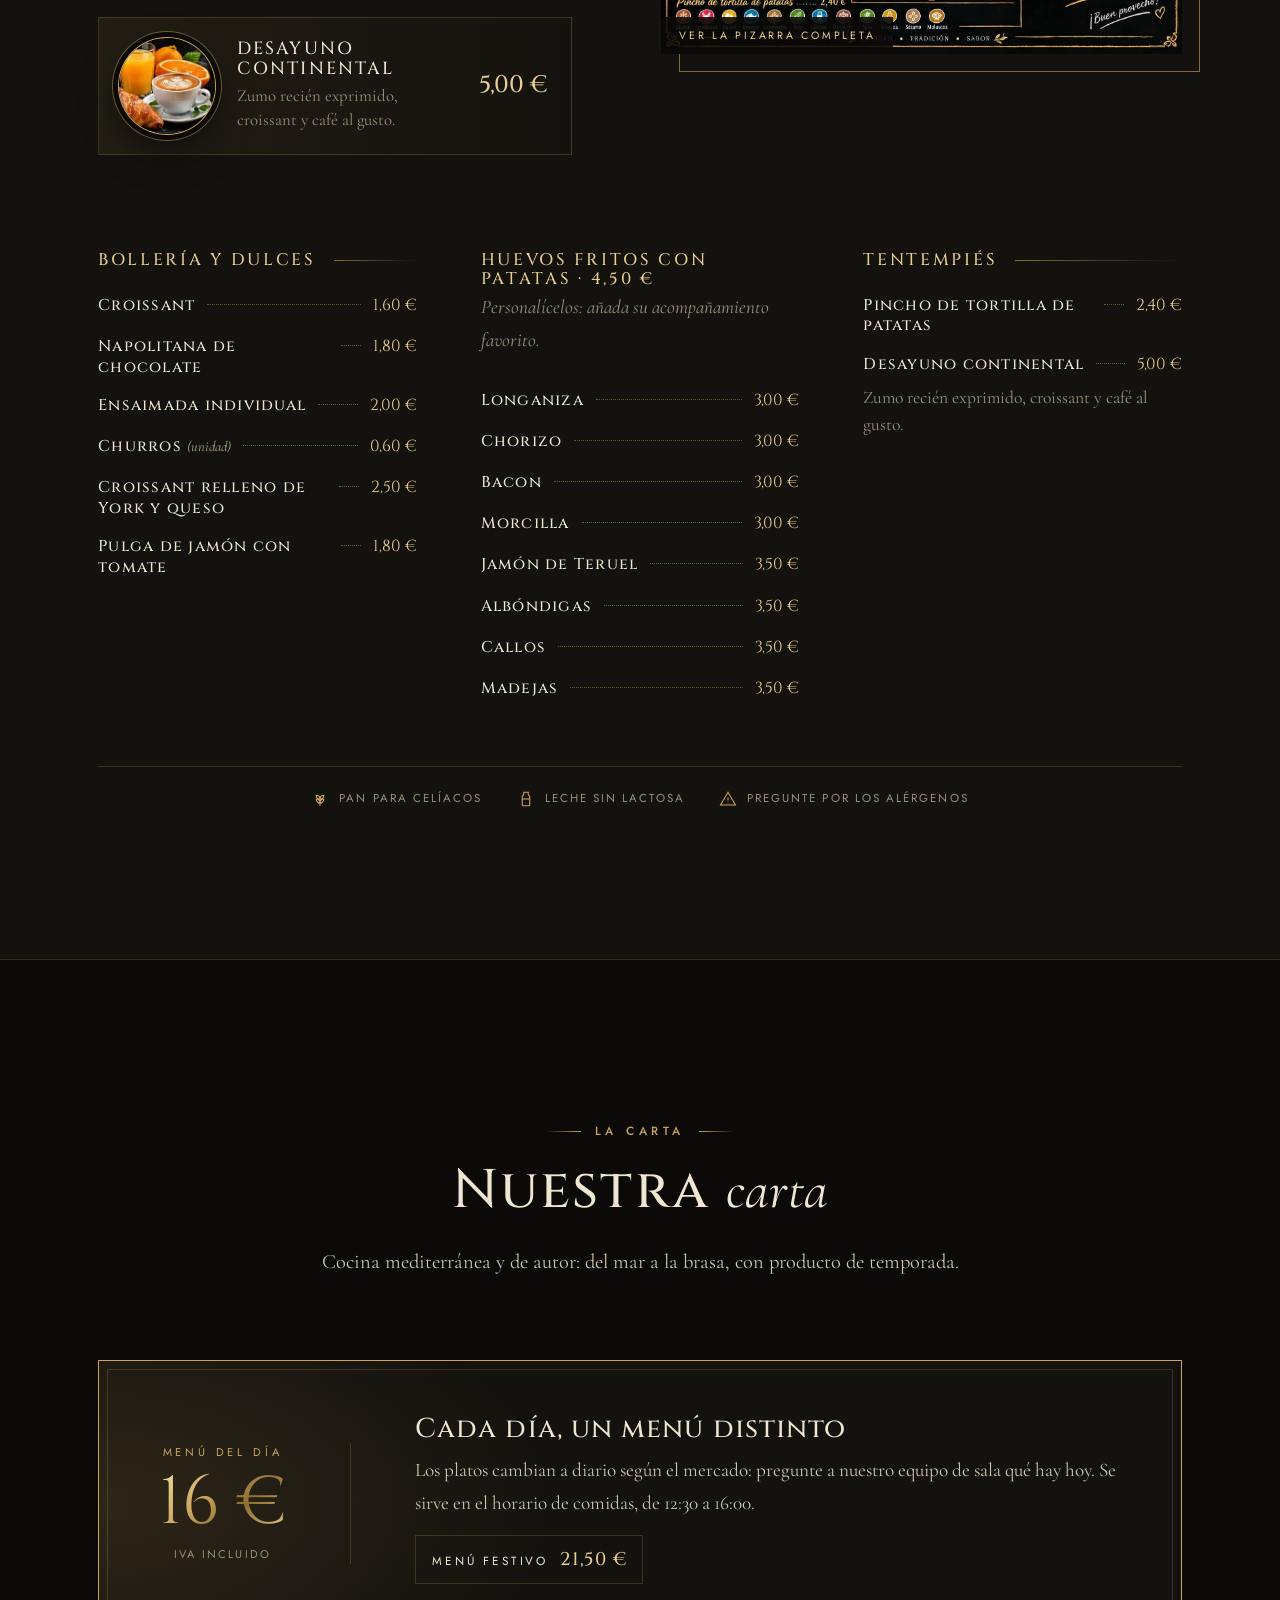
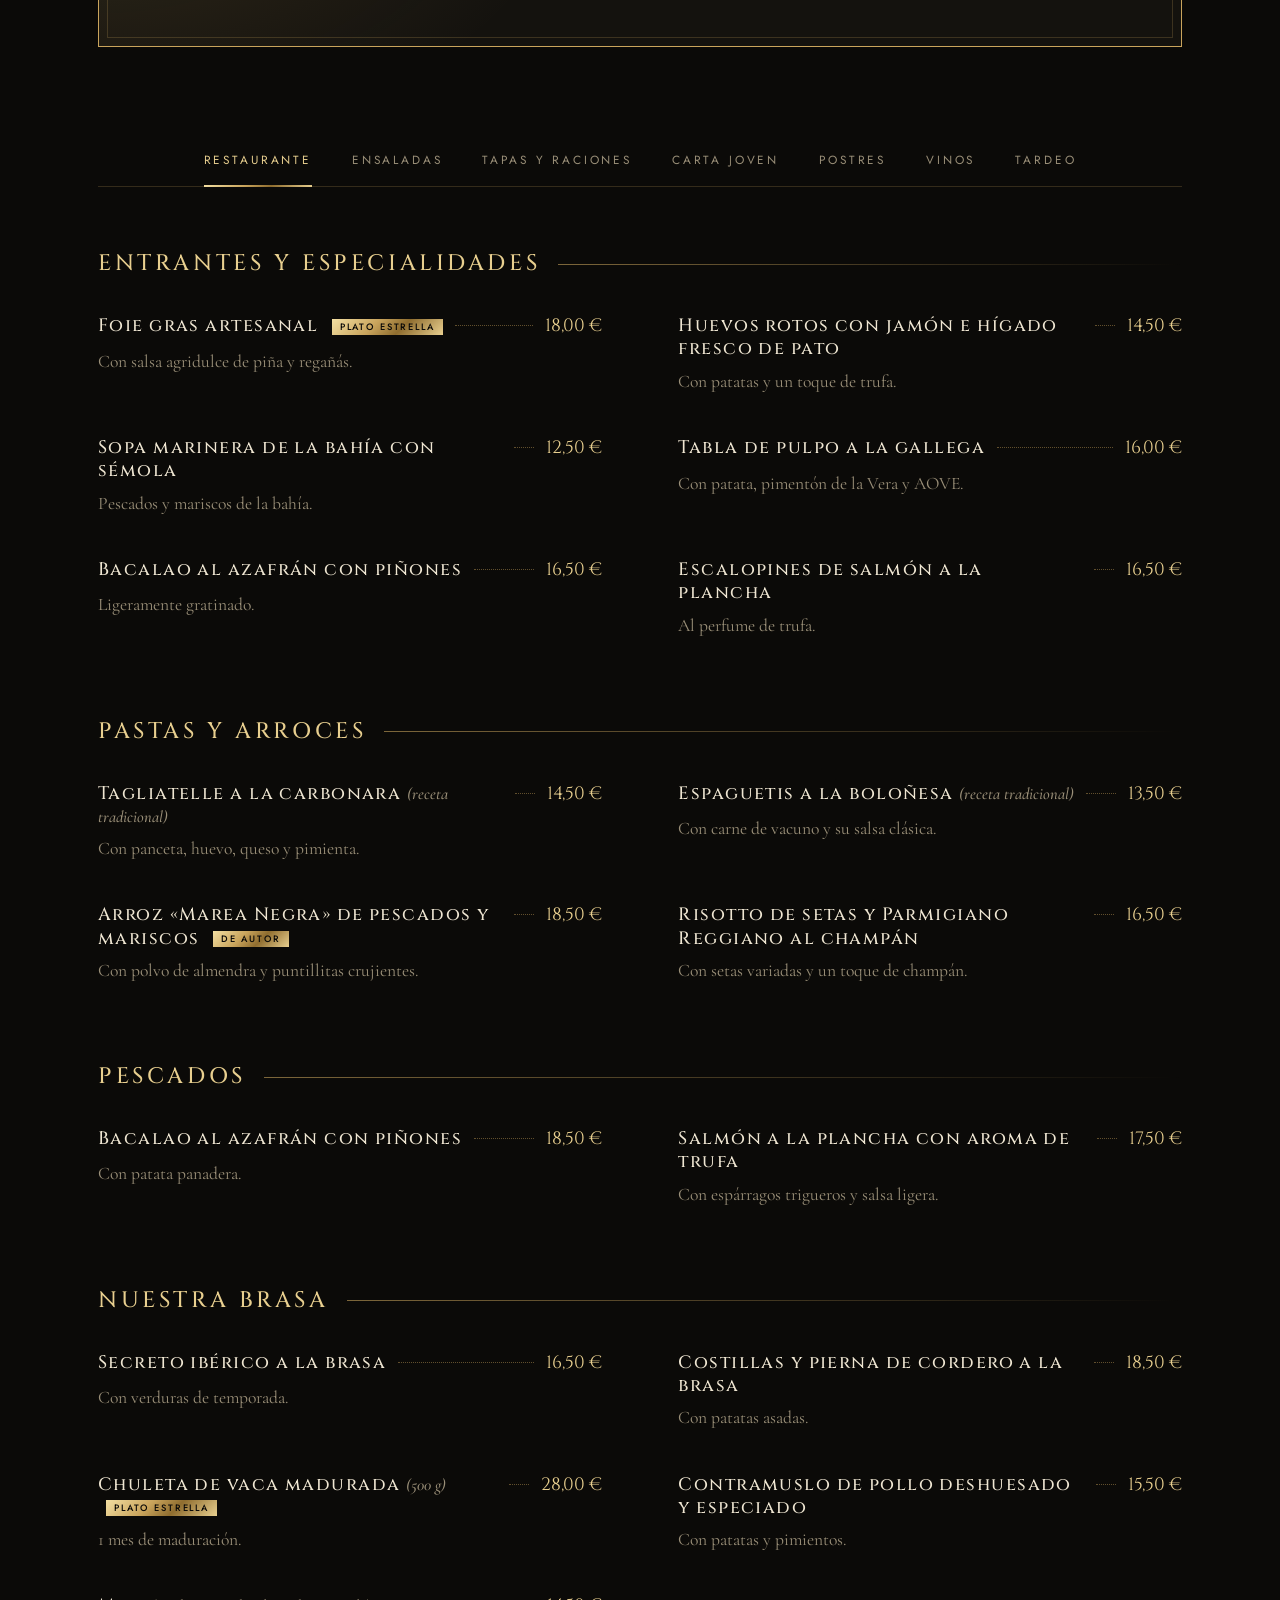
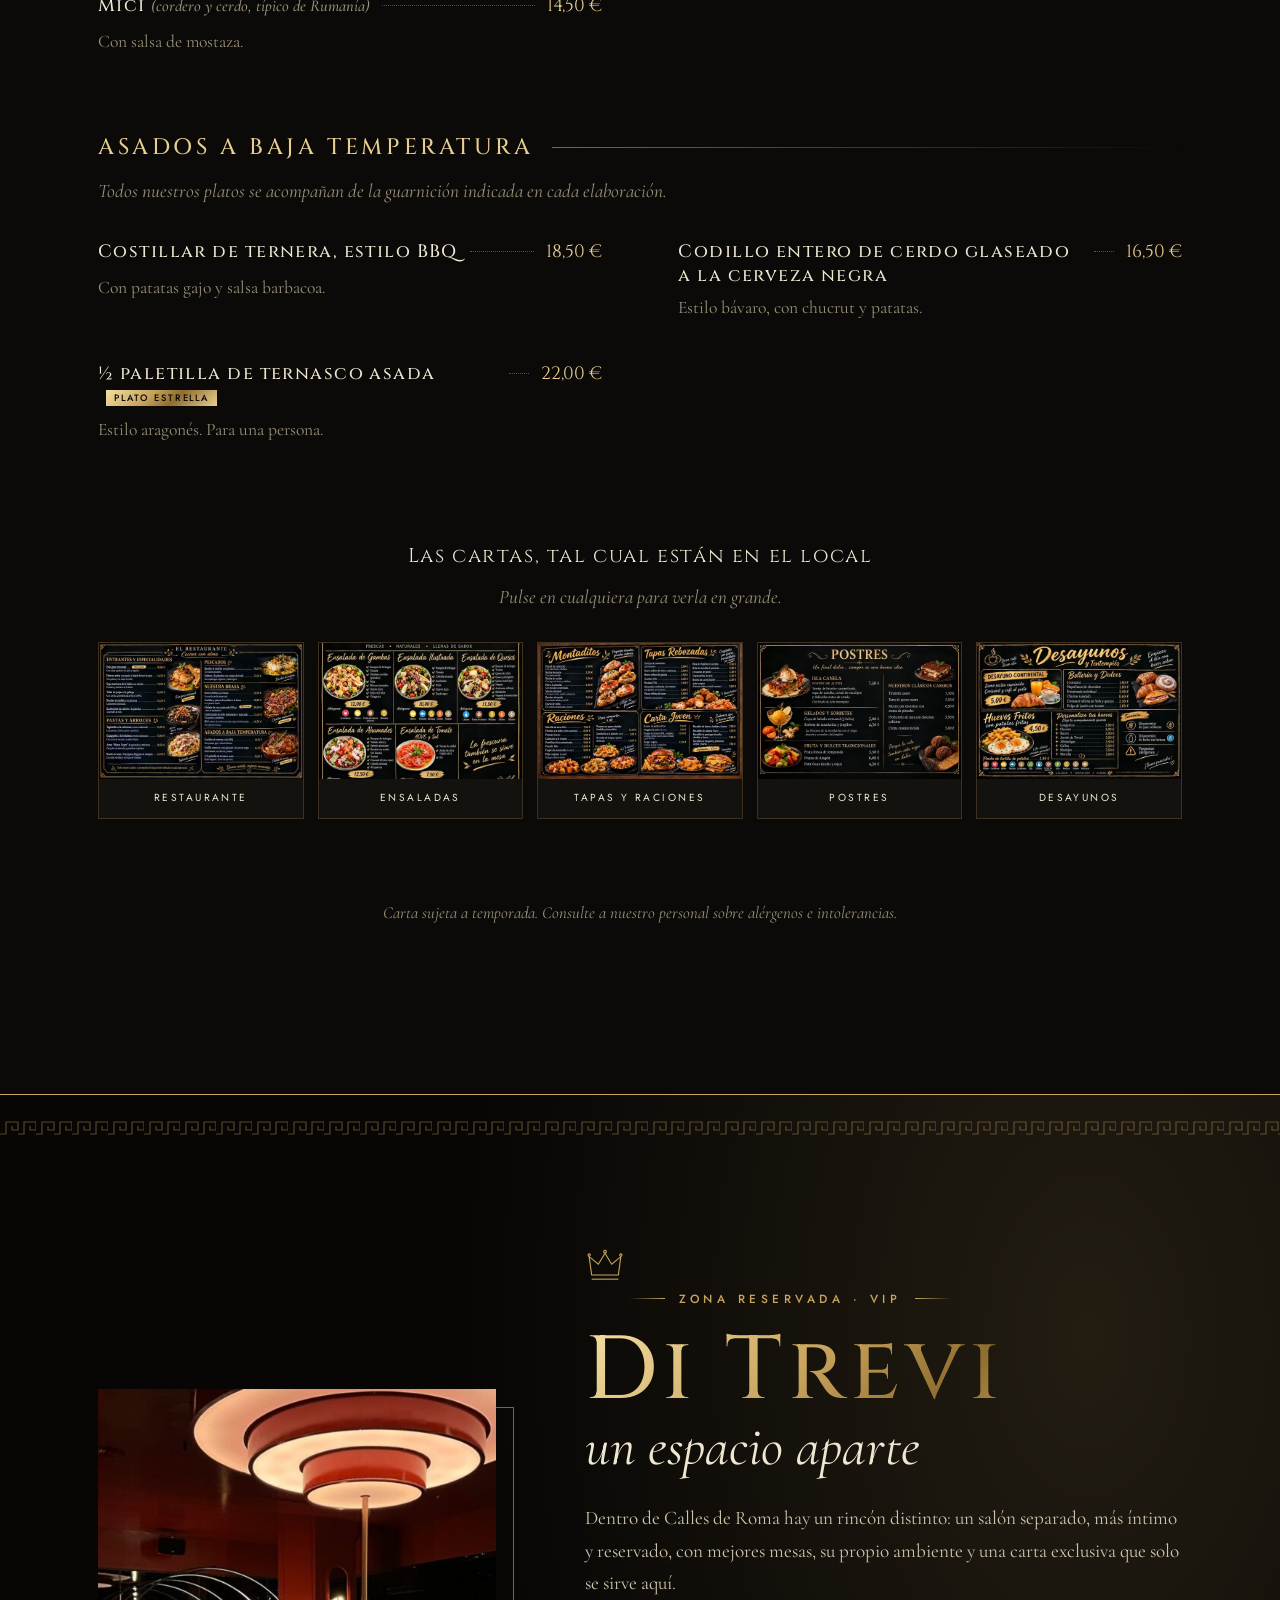
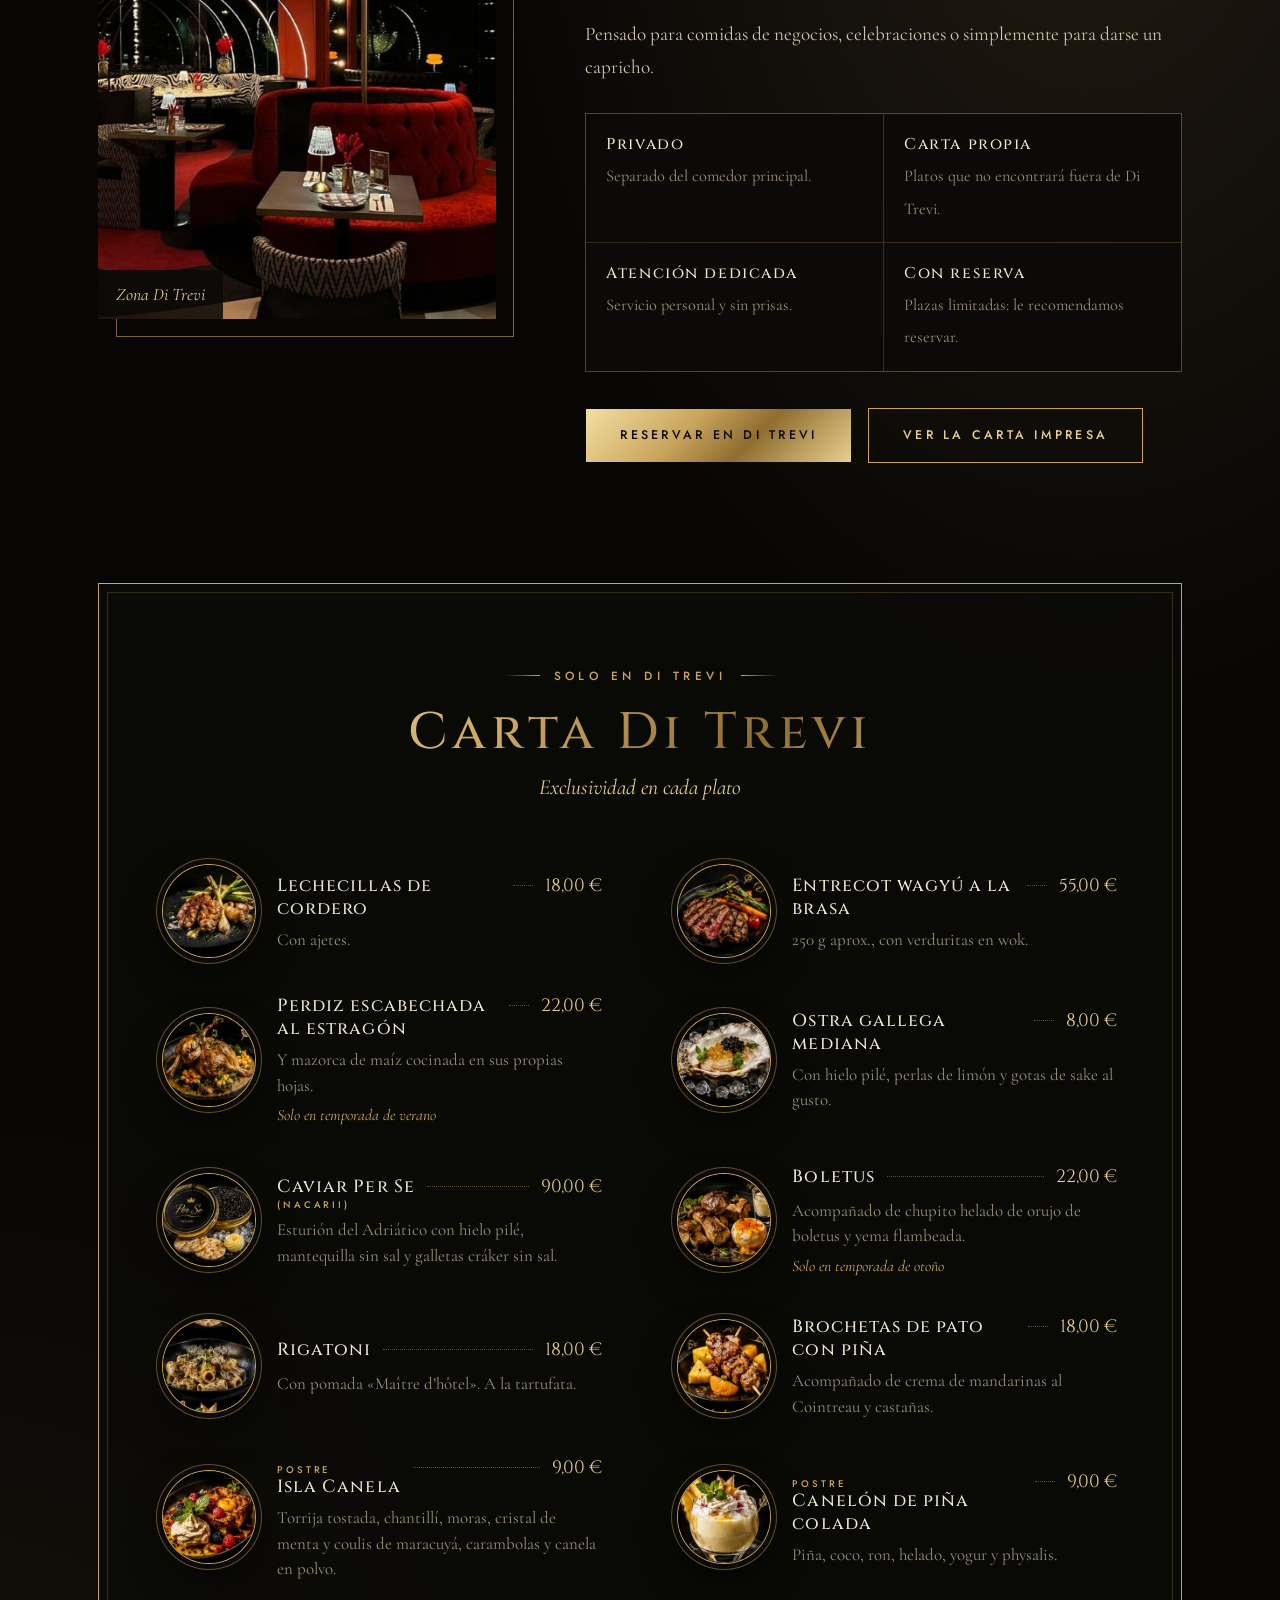
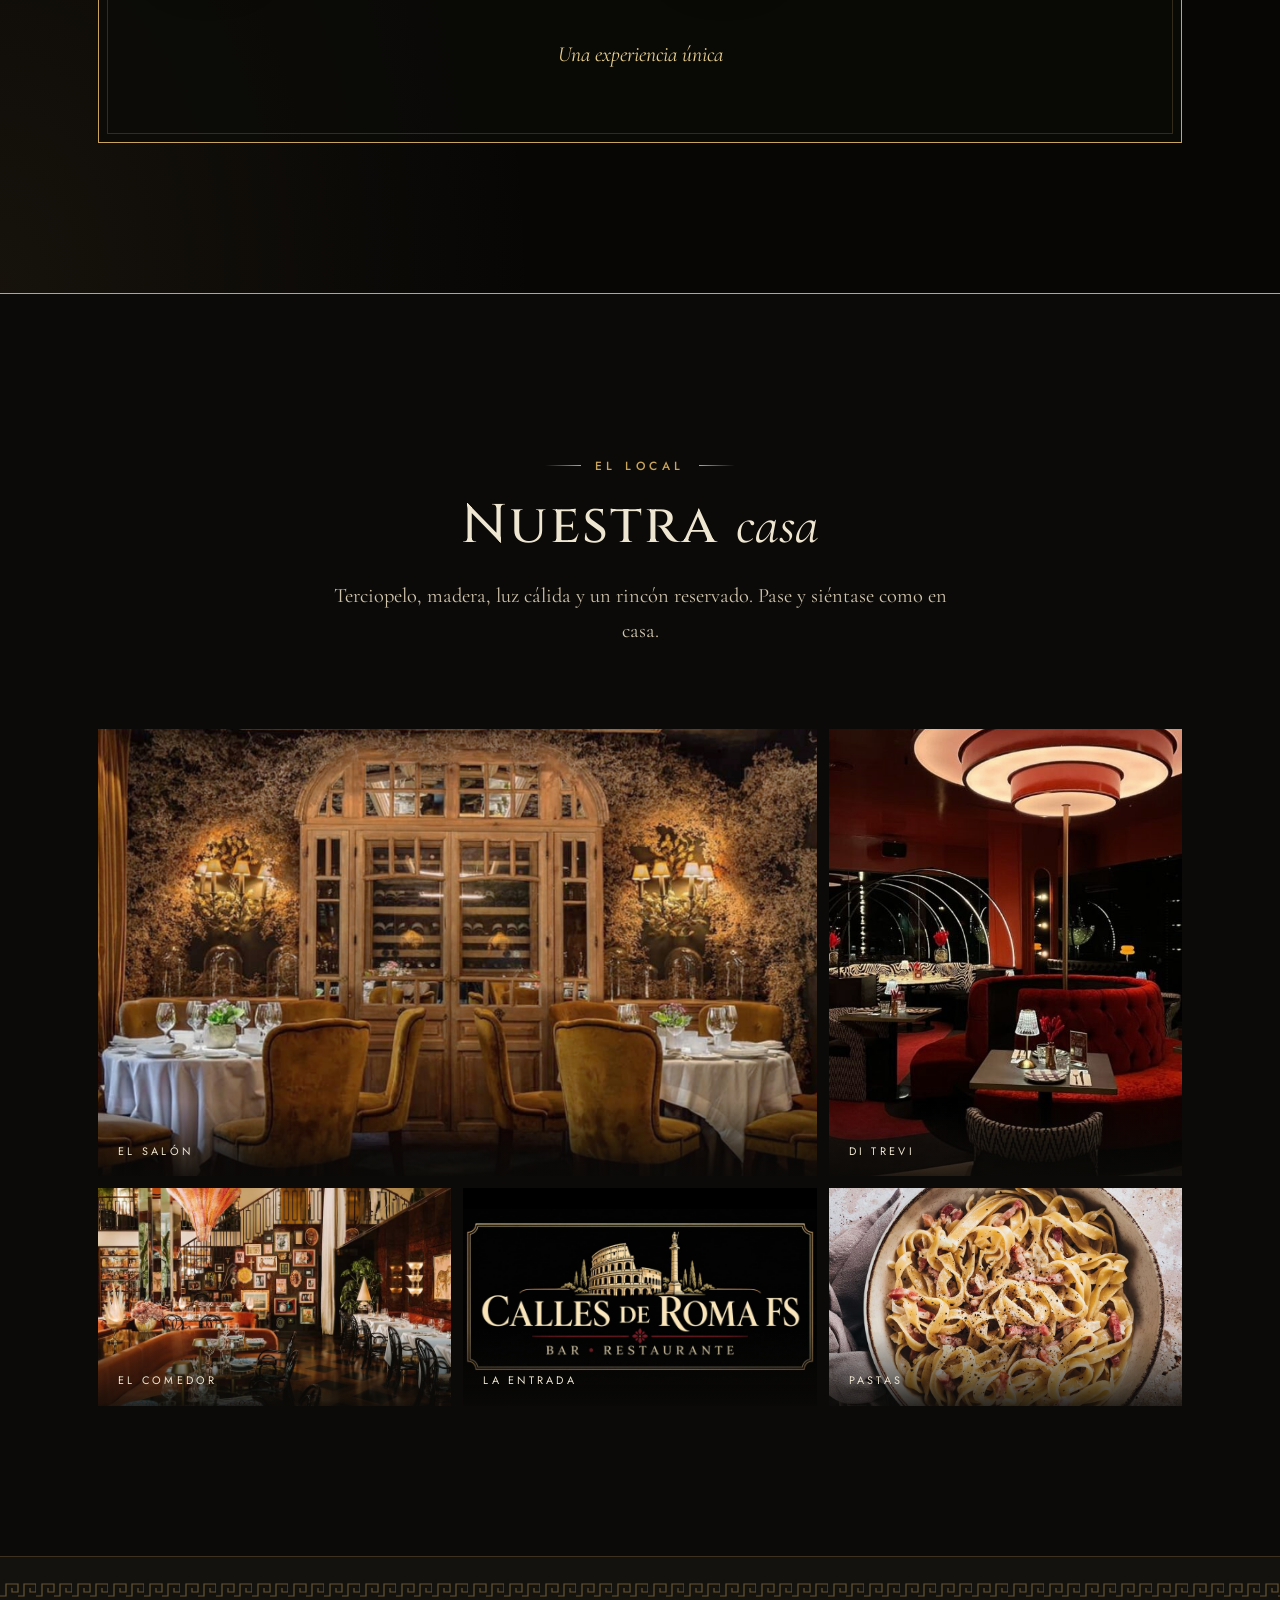
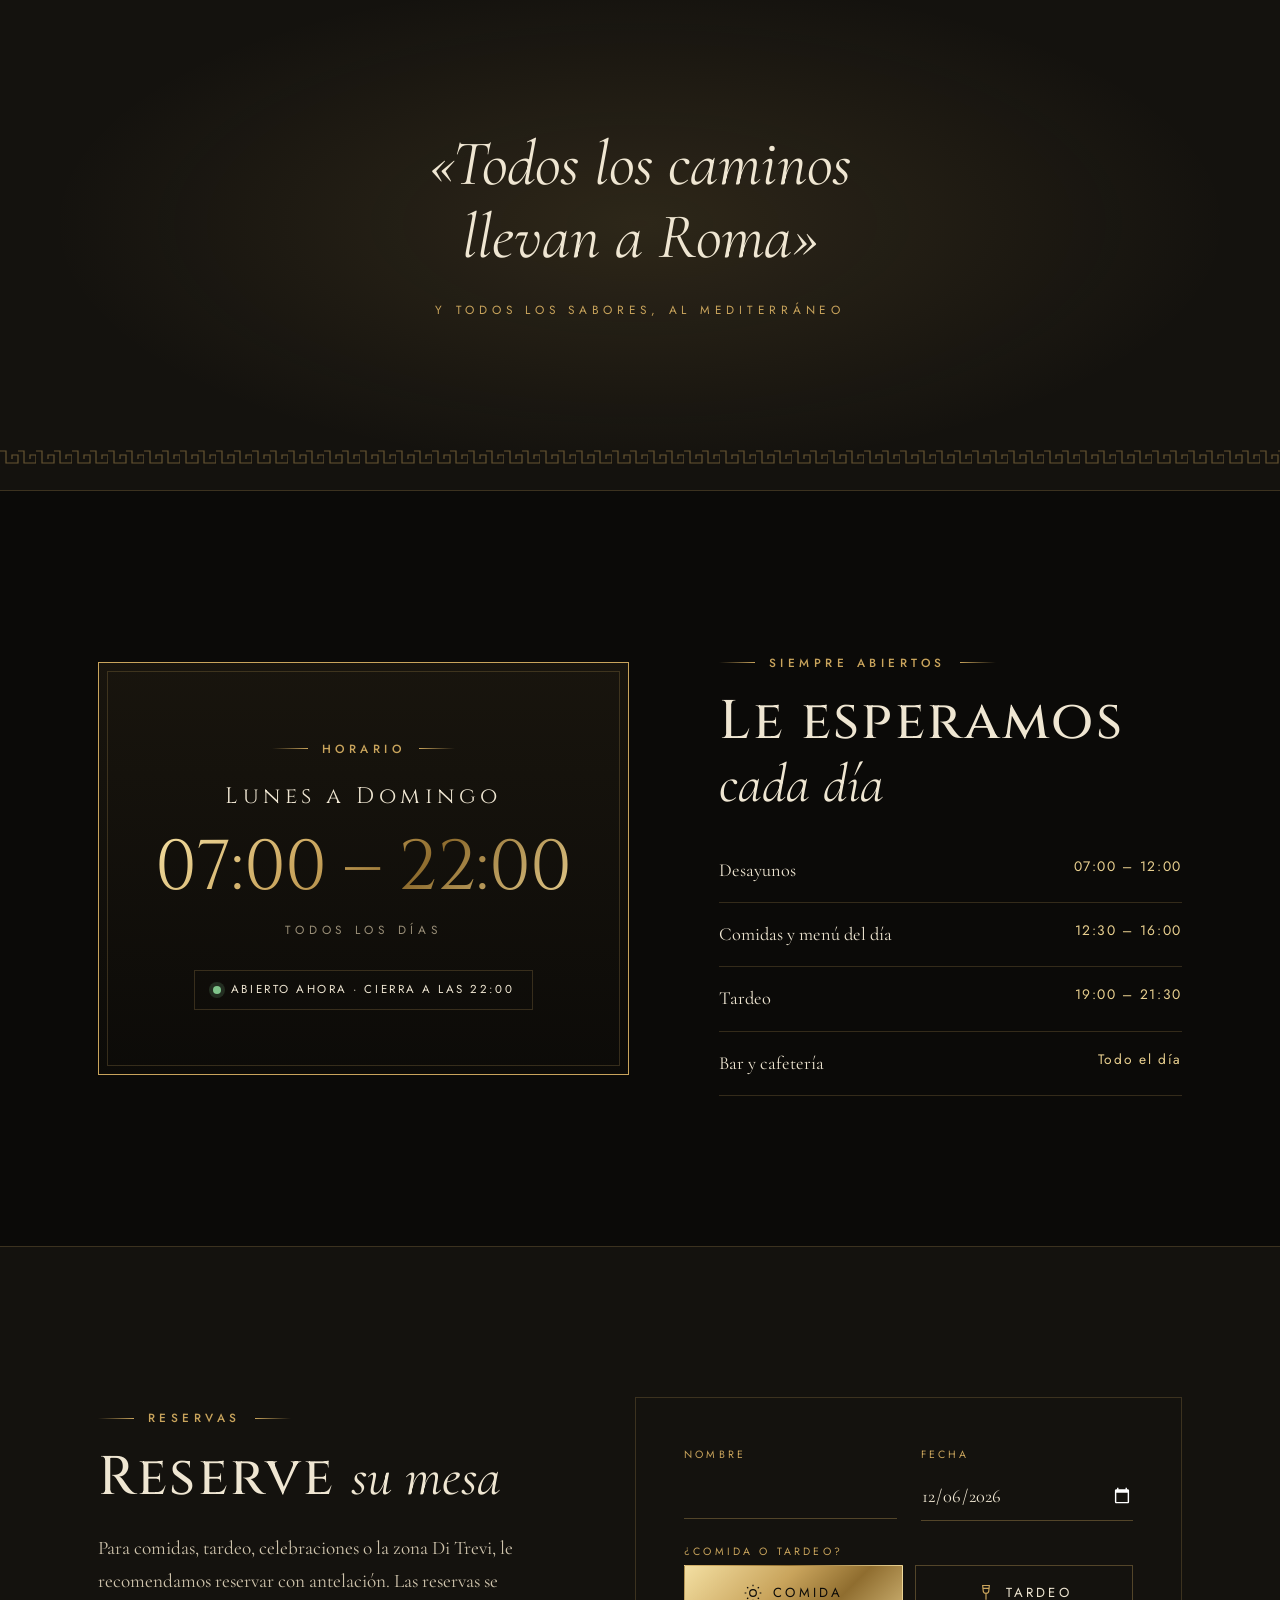
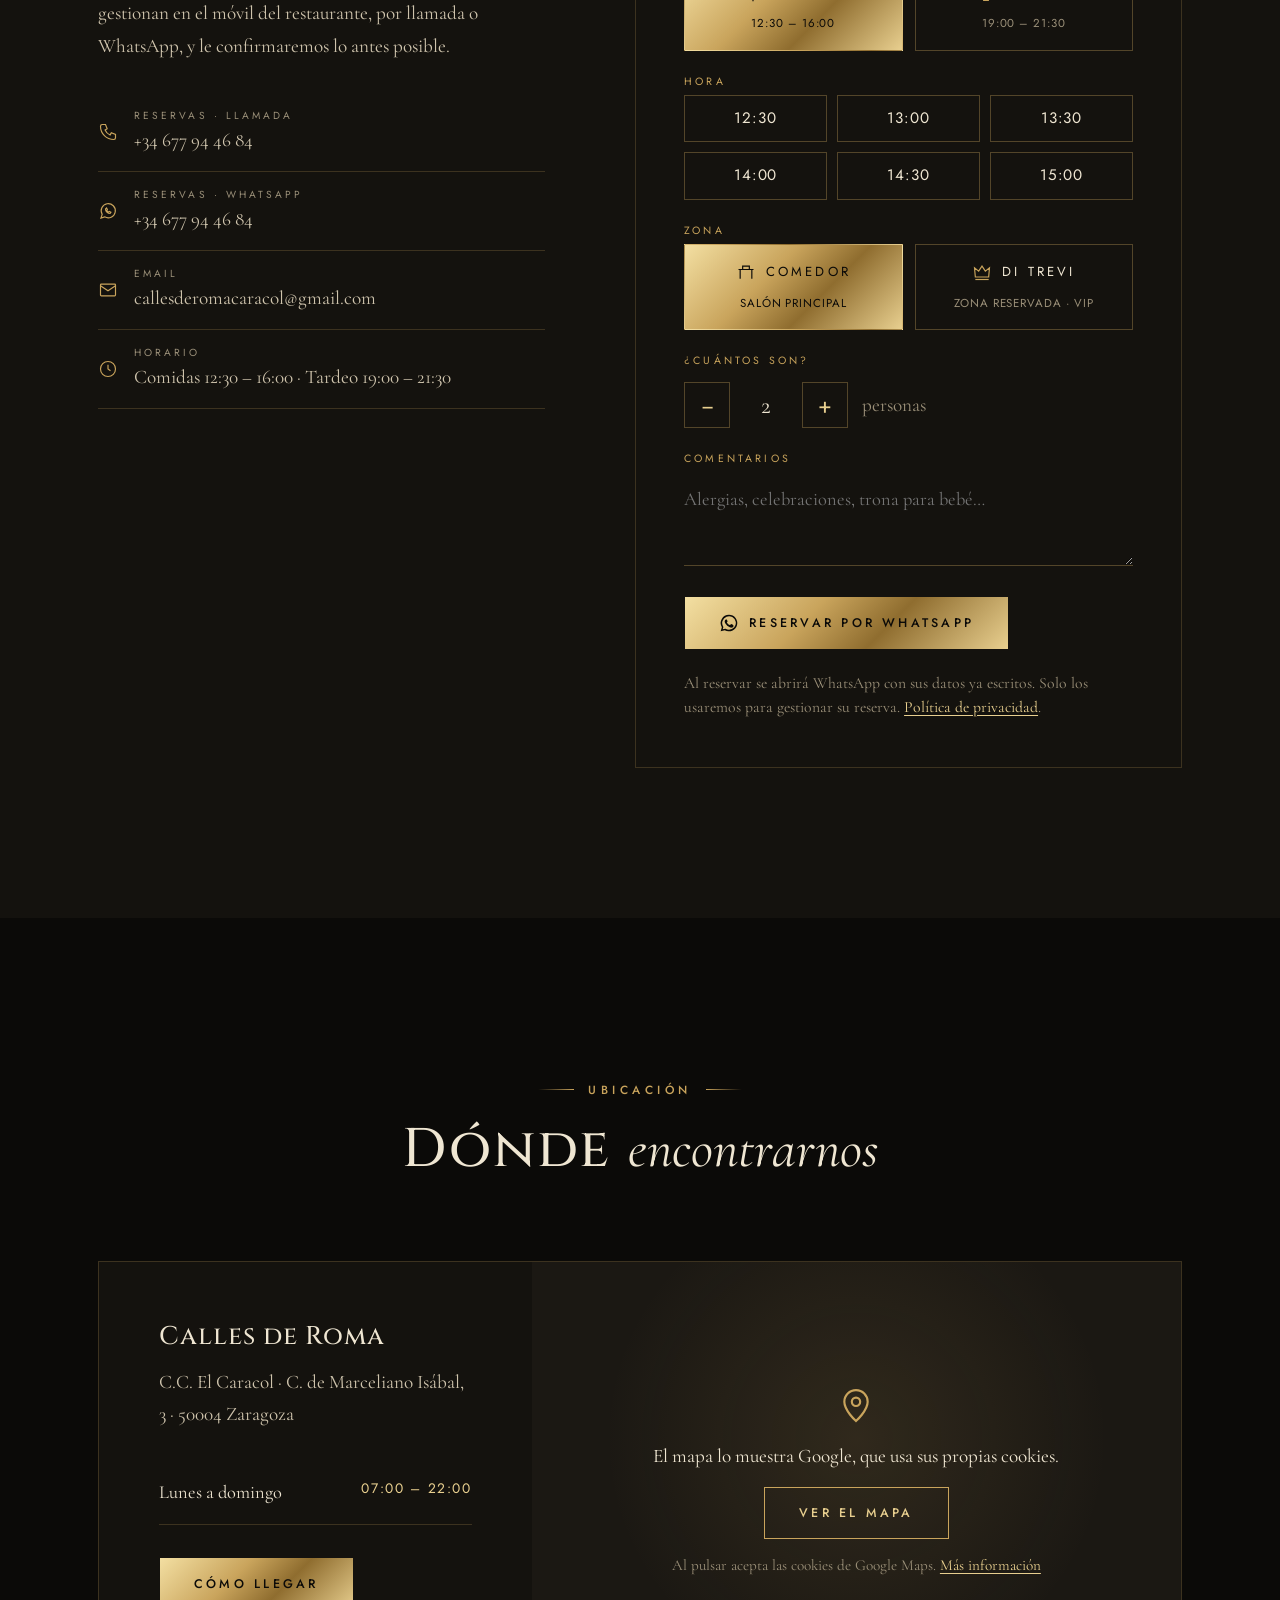
==== commit 735bb9dd: "F.S.M. en logo y textos, menú del día a 16 €, nuevas raciones y carta de vinos - Logo de la portada " ====
--- a/index.html
+++ b/index.html
@@ -3,10 +3,10 @@
 <head>
   <meta charset="utf-8">
   <meta name="viewport" content="width=device-width, initial-scale=1, viewport-fit=cover">
-  <title>Calles de Roma · Restaurante F.S.</title>
-  <meta name="description" content="Calles de Roma, Restaurante F.S.: cocina mediterránea y de autor en el C.C. El Caracol, Zaragoza. Menú del día, cafetería italiana, tardeo y zona reservada Di Trevi.">
+  <title>Calles de Roma · Restaurante F.S.M.</title>
+  <meta name="description" content="Calles de Roma, Restaurante F.S.M.: cocina mediterránea y de autor en el C.C. El Caracol, Zaragoza. Menú del día, cafetería italiana, tardeo y zona reservada Di Trevi.">
   <meta name="theme-color" content="#0b0a08">
-  <meta property="og:title" content="Calles de Roma · Restaurante F.S.">
+  <meta property="og:title" content="Calles de Roma · Restaurante F.S.M.">
   <meta property="og:description" content="Cocina mediterránea y de autor. Menú del día, cafetería italiana, tardeo y zona Di Trevi.">
   <meta property="og:image" content="img/local/salon.jpg">
   <link rel="icon" href="data:image/svg+xml,%3Csvg xmlns='http://www.w3.org/2000/svg' viewBox='0 0 64 64'%3E%3Crect width='64' height='64' fill='%230b0a08'/%3E%3Ccircle cx='32' cy='32' r='27' fill='none' stroke='%23c9a45c' stroke-width='2'/%3E%3Ctext x='32' y='41' text-anchor='middle' font-family='Georgia,serif' font-size='24' fill='%23e8cf8f'%3ECR%3C/text%3E%3C/svg%3E">
@@ -23,7 +23,7 @@
     <div class="contenedor">
       <a href="index.html" class="marca" aria-label="Calles de Roma, inicio">
         <span class="marca__nombre oro-texto">Calles de Roma</span>
-        <span class="marca__sub">Restaurante F.S.</span>
+        <span class="marca__sub">Restaurante F.S.M.</span>
       </a>
       <button class="nav__toggle" aria-label="Abrir menú" aria-expanded="false" aria-controls="menu">
         <span></span><span></span><span></span>
@@ -45,8 +45,8 @@
       <img class="hero__fondo" src="img/local/salon.jpg" alt="" width="1800" height="1013" fetchpriority="high">
       <div class="hero__marco" aria-hidden="true"></div>
       <div class="hero__contenido">
-        <h1 class="solo-lectores">Calles de Roma · Restaurante F.S.</h1>
-        <img class="hero__logo" src="img/logo.jpg" alt="Logotipo de Calles de Roma, Restaurante F.S., con el Coliseo en dorado" width="925" height="630">
+        <h1 class="solo-lectores">Calles de Roma · Restaurante F.S.M.</h1>
+        <img class="hero__logo" src="img/logo.jpg" alt="Logotipo de Calles de Roma, Restaurante F.S.M., con el Coliseo en dorado" width="925" height="630">
         <p class="hero__lema">Cocina mediterránea y de autor</p>
         <p class="hero__datos">Lunes a domingo · 07:00 – 22:00</p>
         <div class="hero__botones">
@@ -65,7 +65,7 @@
           <h2 class="titulo-seccion">Todos los sabores <em>del Mediterráneo</em></h2>
           <p class="capitular">Roma fue durante siglos el corazón del Mediterráneo: a sus calles llegaban el aceite, el vino, el pescado y las especias de todas sus orillas. Las nuestras recorren ese mismo mapa, del arroz marinero a la brasa, de la huerta a los asados lentos.</p>
           <p>Es una cocina mediterránea con firma propia: platos de autor como nuestro arroz «Marea Negra» o la Isla Canela, junto a las recetas de siempre bien hechas. Un desayuno sin prisa, una comida de negocios o un tardeo con amigos, servidos con la elegancia que merecen.</p>
-          <p class="firma">— Familia F.S.</p>
+          <p class="firma">— Familia F.S.M.</p>
         </div>
         <figure class="foto-marco revelar" style="--retraso:.15s">
           <img src="img/local/comedor.jpg" alt="Comedor de Calles de Roma con mesas vestidas, sofás corridos y una pared llena de cuadros" width="750" height="562" loading="lazy">
@@ -220,7 +220,7 @@
             <p class="momento__hora">12:30 – 16:00</p>
             <h3>Comidas</h3>
             <p class="momento__it">Carta y menú del día</p>
-            <p>Toda nuestra carta y el menú del día por 16,50 €, distinto cada jornada. <a class="plato__ver" href="#carta">Ver carta</a></p>
+            <p>Toda nuestra carta y el menú del día por 16 €, distinto cada jornada. <a class="plato__ver" href="#carta">Ver carta</a></p>
           </article>
           <article class="momento revelar" style="--retraso:.24s">
             <svg class="momento__icono" viewBox="0 0 48 48" fill="none" stroke="currentColor" stroke-width="1.2" aria-hidden="true"><path d="M16 6h16l-1 12a7 7 0 0 1-14 0L16 6Z"/><path d="M24 25v15M17 42h14"/><path d="M17 13h14"/></svg>
@@ -343,7 +343,7 @@
         <div class="menu-dia revelar">
           <div class="menu-dia__precio">
             <p class="menu-dia__etiqueta">Menú del día</p>
-            <p class="menu-dia__cifra oro-texto">16,50 €</p>
+            <p class="menu-dia__cifra oro-texto">16 €</p>
             <p class="menu-dia__iva">IVA incluido</p>
           </div>
           <div class="menu-dia__texto">
@@ -359,6 +359,7 @@
           <button class="pestana" role="tab" aria-selected="false" aria-controls="p-tapas" id="t-tapas" tabindex="-1">Tapas y raciones</button>
           <button class="pestana" role="tab" aria-selected="false" aria-controls="p-joven" id="t-joven" tabindex="-1">Carta joven</button>
           <button class="pestana" role="tab" aria-selected="false" aria-controls="p-postres" id="t-postres" tabindex="-1">Postres</button>
+          <button class="pestana" role="tab" aria-selected="false" aria-controls="p-vinos" id="t-vinos" tabindex="-1">Vinos</button>
           <button class="pestana" role="tab" aria-selected="false" aria-controls="p-tardeo" id="t-tardeo" tabindex="-1">Tardeo</button>
         </div>
 
@@ -592,6 +593,31 @@
             <p class="carta-grupo__nota">Para compartir… o no.</p>
             <ul class="platos platos--compacto">
             <li class="plato">
+              <div class="plato__cabeza"><h4>Jamón de Teruel con pan con tomate</h4><span class="plato__puntos"></span><span class="plato__precio">16,00 €</span></div>
+            </li>
+            <li class="plato">
+              <div class="plato__cabeza"><h4>Plato de quesos y membrillo <small>(queso de cabra, queso curado y parmesano)</small></h4><span class="plato__puntos"></span><span class="plato__precio">15,00 €</span></div>
+            </li>
+            <li class="plato">
+              <div class="plato__cabeza"><h4>Plato de ahumados con salsa tártara <small>(salmón y bacalao)</small></h4><span class="plato__puntos"></span><span class="plato__precio">18,00 €</span></div>
+              <p>Sobre base de tomate rallado y AOVE.</p>
+            </li>
+            <li class="plato">
+              <div class="plato__cabeza"><h4>Sarmale <small>(2 uds.)</small></h4><span class="plato__puntos"></span><span class="plato__precio">12,00 €</span></div>
+            </li>
+            <li class="plato">
+              <div class="plato__cabeza"><h4>Albóndigas en salsa</h4><span class="plato__puntos"></span><span class="plato__precio">8,00 €</span></div>
+            </li>
+            <li class="plato">
+              <div class="plato__cabeza"><h4>Chipirones en su tinta</h4><span class="plato__puntos"></span><span class="plato__precio">15,00 €</span></div>
+            </li>
+            <li class="plato">
+              <div class="plato__cabeza"><h4>Callos de ternera a la madrileña</h4><span class="plato__puntos"></span><span class="plato__precio">8,00 €</span></div>
+            </li>
+            <li class="plato">
+              <div class="plato__cabeza"><h4>Gambas al ajillo</h4><span class="plato__puntos"></span><span class="plato__precio">16,00 €</span></div>
+            </li>
+            <li class="plato">
               <div class="plato__cabeza"><h4>Morcilla de arroz frita</h4><span class="plato__puntos"></span><span class="plato__precio">7,00 €</span></div>
             </li>
             <li class="plato">
@@ -722,7 +748,113 @@
           </div>
         </div>
 
+        <div class="panel" role="tabpanel" id="p-vinos" aria-labelledby="t-vinos" hidden>
+          <p class="panel__nota">Precios por botella, IVA incluido.</p>
+          <div class="carta-grupo">
+            <h3 class="carta-grupo__titulo">Vinos blancos</h3>
+            <ul class="platos platos--compacto">
+            <li class="plato">
+              <div class="plato__cabeza"><h4>Protos Verdejo <small>(D.O. Rueda)</small></h4><span class="plato__puntos"></span><span class="plato__precio">13,50 €</span></div>
+            </li>
+            <li class="plato">
+              <div class="plato__cabeza"><h4>Faustino Rivero Ulecia Afrutado <small>(Castilla)</small></h4><span class="plato__puntos"></span><span class="plato__precio">8,50 €</span></div>
+            </li>
+            <li class="plato">
+              <div class="plato__cabeza"><h4>Torre Oria Chardonnay</h4><span class="plato__puntos"></span><span class="plato__precio">8,50 €</span></div>
+            </li>
+            <li class="plato">
+              <div class="plato__cabeza"><h4>Diamante <small>(D.O.Ca. Rioja)</small></h4><span class="plato__puntos"></span><span class="plato__precio">9,50 €</span></div>
+            </li>
+            <li class="plato">
+              <div class="plato__cabeza"><h4>Mar de Frades · Albariño</h4><span class="plato__puntos"></span><span class="plato__precio">18,00 €</span></div>
+            </li>
+            <li class="plato">
+              <div class="plato__cabeza"><h4>Care · Garnacha Blanca Nativa <small>(Cariñena)</small></h4><span class="plato__puntos"></span><span class="plato__precio">12,00 €</span></div>
+            </li>
+            </ul>
+          </div>
+          <div class="carta-grupo">
+            <h3 class="carta-grupo__titulo">Vinos rosados</h3>
+            <ul class="platos platos--compacto">
+            <li class="plato">
+              <div class="plato__cabeza"><h4>Torre Oria Pinot Noir</h4><span class="plato__puntos"></span><span class="plato__precio">8,00 €</span></div>
+            </li>
+            <li class="plato">
+              <div class="plato__cabeza"><h4>Mateus Rosé <small>(Portugal)</small></h4><span class="plato__puntos"></span><span class="plato__precio">11,50 €</span></div>
+            </li>
+            </ul>
+          </div>
+          <div class="carta-grupo">
+            <h3 class="carta-grupo__titulo">Vinos tintos</h3>
+            <ul class="platos platos--compacto">
+            <li class="plato">
+              <div class="plato__cabeza"><h4>3404 Merlot-Garnacha 2025 <small>(D.O. Somontano)</small></h4><span class="plato__puntos"></span><span class="plato__precio">9,50 €</span></div>
+            </li>
+            <li class="plato">
+              <div class="plato__cabeza"><h4>Ramón Bilbao Crianza <small>(D.O.Ca. Rioja)</small></h4><span class="plato__puntos"></span><span class="plato__precio">15,00 €</span></div>
+            </li>
+            <li class="plato">
+              <div class="plato__cabeza"><h4>Azpilicueta Crianza <small>(D.O.Ca. Rioja)</small></h4><span class="plato__puntos"></span><span class="plato__precio">13,50 €</span></div>
+            </li>
+            <li class="plato">
+              <div class="plato__cabeza"><h4>Protos Roble 2024 <small>(D.O. Ribera del Duero)</small></h4><span class="plato__puntos"></span><span class="plato__precio">14,00 €</span></div>
+            </li>
+            <li class="plato">
+              <div class="plato__cabeza"><h4>Garnacha Centenaria <small>(D.O. Campo de Borja)</small></h4><span class="plato__puntos"></span><span class="plato__precio">15,00 €</span></div>
+            </li>
+            <li class="plato">
+              <div class="plato__cabeza"><h4>Borsao Bole <small>(Campo de Borja)</small></h4><span class="plato__puntos"></span><span class="plato__precio">12,00 €</span></div>
+            </li>
+            </ul>
+          </div>
+          <div class="carta-grupo">
+            <h3 class="carta-grupo__titulo">Vinos de chateo</h3>
+            <p class="carta-grupo__nota">Por botella o por copa.</p>
+            <ul class="platos platos--compacto">
+            <li class="plato">
+              <div class="plato__cabeza"><h4>Coto de Hayas Verdejo</h4><span class="plato__puntos"></span><span class="plato__precio">8,00 €</span></div>
+              <p>Copa 2,00 €</p>
+            </li>
+            <li class="plato">
+              <div class="plato__cabeza"><h4>Coto de Hayas Rosado</h4><span class="plato__puntos"></span><span class="plato__precio">8,00 €</span></div>
+              <p>Copa 2,00 €</p>
+            </li>
+            <li class="plato">
+              <div class="plato__cabeza"><h4>Coto de Hayas Garnacha Centenaria</h4><span class="plato__puntos"></span><span class="plato__precio">14,00 €</span></div>
+              <p>Copa 2,80 €</p>
+            </li>
+            <li class="plato">
+              <div class="plato__cabeza"><h4>Laus Tinto Joven <small>(Somontano)</small></h4><span class="plato__puntos"></span><span class="plato__precio">9,00 €</span></div>
+              <p>Copa 2,20 €</p>
+            </li>
+            <li class="plato">
+              <div class="plato__cabeza"><h4>Enate Crianza</h4><span class="plato__puntos"></span><span class="plato__precio">14,00 €</span></div>
+              <p>Copa 2,80 €</p>
+            </li>
+            <li class="plato">
+              <div class="plato__cabeza"><h4>Málaga Virgen</h4><span class="plato__puntos"></span><span class="plato__precio">2,50 €</span></div>
+              <p>Solo por copa.</p>
+            </li>
+            </ul>
+          </div>
+          <div class="carta-grupo">
+            <h3 class="carta-grupo__titulo">Cavas y espumosos</h3>
+            <ul class="platos platos--compacto">
+            <li class="plato">
+              <div class="plato__cabeza"><h4>Juvé &amp; Camps Reserva de la Familia Brut Nature <small>(75 cl)</small></h4><span class="plato__puntos"></span><span class="plato__precio">35,00 €</span></div>
+            </li>
+            <li class="plato">
+              <div class="plato__cabeza"><h4>Jaume Serra Brut Nature</h4><span class="plato__puntos"></span><span class="plato__precio">12,00 €</span></div>
+            </li>
+            <li class="plato">
+              <div class="plato__cabeza"><h4>Freixenet Ice Blanco</h4><span class="plato__puntos"></span><span class="plato__precio">16,00 €</span></div>
+            </li>
+            </ul>
+          </div>
+        </div>
+
         <div class="panel" role="tabpanel" id="p-tardeo" aria-labelledby="t-tardeo" hidden>
+          <!-- Barra de cócteles en 3D: desactivada, no se usa.
           <a class="cocteles-3d" href="cocteles.html">
             <span class="cocteles-3d__fotos" aria-hidden="true">
               <img src="img/cocteles/spritz.png" alt="" width="135" height="333" loading="lazy">
@@ -735,21 +867,22 @@
             </span>
             <span class="boton boton--lleno">Ver los cócteles</span>
           </a>
+          -->
           <div class="carta-grupo">
             <h3 class="carta-grupo__titulo">Cócteles para el tardeo</h3>
             <p class="carta-grupo__nota">De 19:00 a 21:30. Para acompañar, toda nuestra carta de montaditos, tapas y raciones.</p>
             <ul class="platos">
             <li class="plato">
               <div class="plato__cabeza"><h4>Aperol Spritz</h4><span class="plato__puntos"></span><span class="plato__precio">10,00 €</span></div>
-              <p>Aperol, prosecco y un toque de soda con naranja. El clásico de media tarde. <a class="plato__ver" href="cocteles.html#spritz">Verlo girar</a></p>
+              <p>Aperol, prosecco y un toque de soda con naranja. El clásico de media tarde. <!-- <a class="plato__ver" href="cocteles.html#spritz">Verlo girar</a> --></p>
             </li>
             <li class="plato">
               <div class="plato__cabeza"><h4>Negroni</h4><span class="plato__puntos"></span><span class="plato__precio">12,00 €</span></div>
-              <p>Gin, Campari y vermut rojo a partes iguales, con piel de naranja. <a class="plato__ver" href="cocteles.html#negroni">Verlo girar</a></p>
+              <p>Gin, Campari y vermut rojo a partes iguales, con piel de naranja. <!-- <a class="plato__ver" href="cocteles.html#negroni">Verlo girar</a> --></p>
             </li>
             <li class="plato">
               <div class="plato__cabeza"><h4>Bellini</h4><span class="plato__puntos"></span><span class="plato__precio">10,00 €</span></div>
-              <p>Espumoso y puré de melocotón blanco: ligero y afrutado. <a class="plato__ver" href="cocteles.html#bellini">Verlo girar</a></p>
+              <p>Espumoso y puré de melocotón blanco: ligero y afrutado. <!-- <a class="plato__ver" href="cocteles.html#bellini">Verlo girar</a> --></p>
             </li>
             <li class="plato">
               <div class="plato__cabeza"><h4>Limoncello Sour</h4><span class="plato__puntos"></span><span class="plato__precio">11,00 €</span></div>
@@ -1141,7 +1274,7 @@
         </div>
       </div>
       <div class="pie__legal">
-        <span>© <span data-anio>2026</span> Calles de Roma · Restaurante F.S.</span>
+        <span>© <span data-anio>2026</span> Calles de Roma · Restaurante F.S.M.</span>
         <span class="pie__enlaces"><a href="aviso-legal.html">Aviso legal</a> · <a href="privacidad.html">Privacidad</a> · <a href="cookies.html">Cookies</a> · <a href="#" data-configurar-cookies>Configurar cookies</a></span>
         <span>Hecho con cariño</span>
       </div>
--- a/css/styles.css
+++ b/css/styles.css
@@ -1,5 +1,5 @@
 /* =========================================================
-   Calles de Roma · Restaurante F.S.
+   Calles de Roma · Restaurante F.S.M.
    Estilos compartidos
    ========================================================= */
 
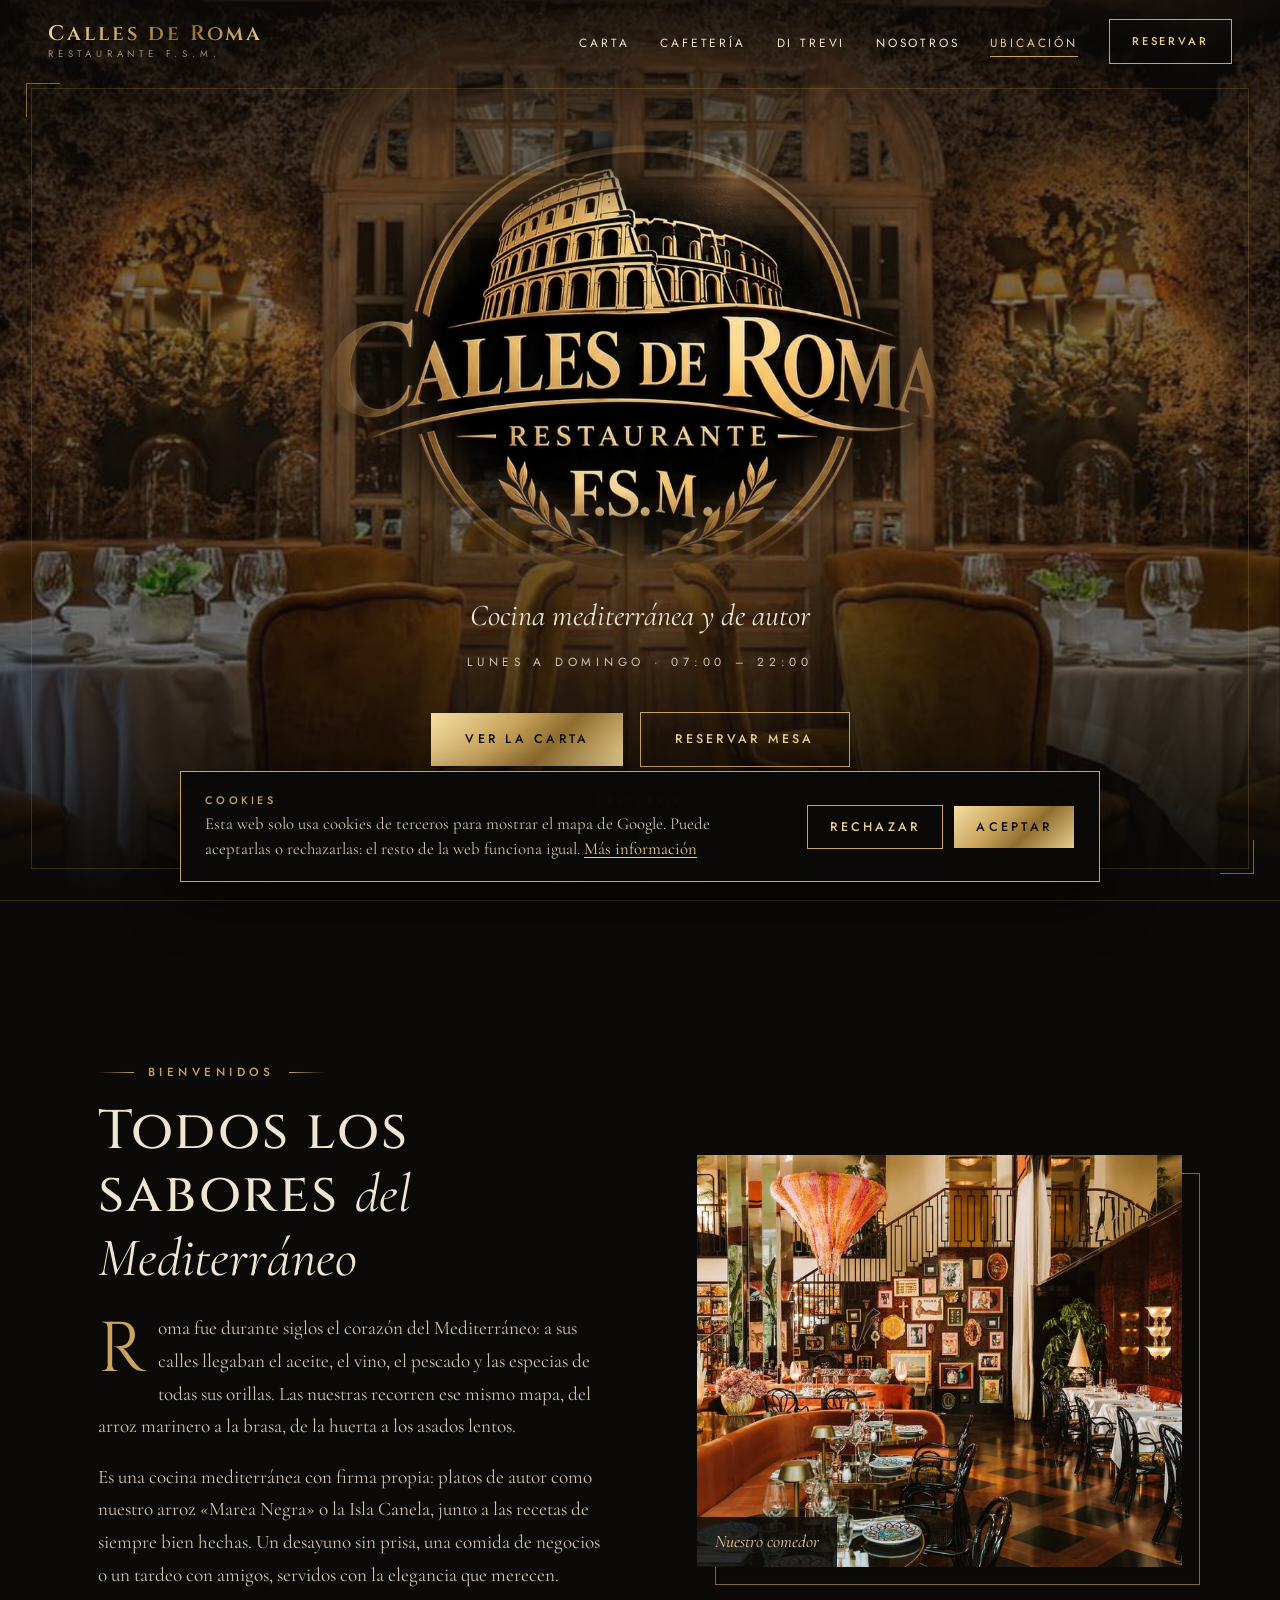
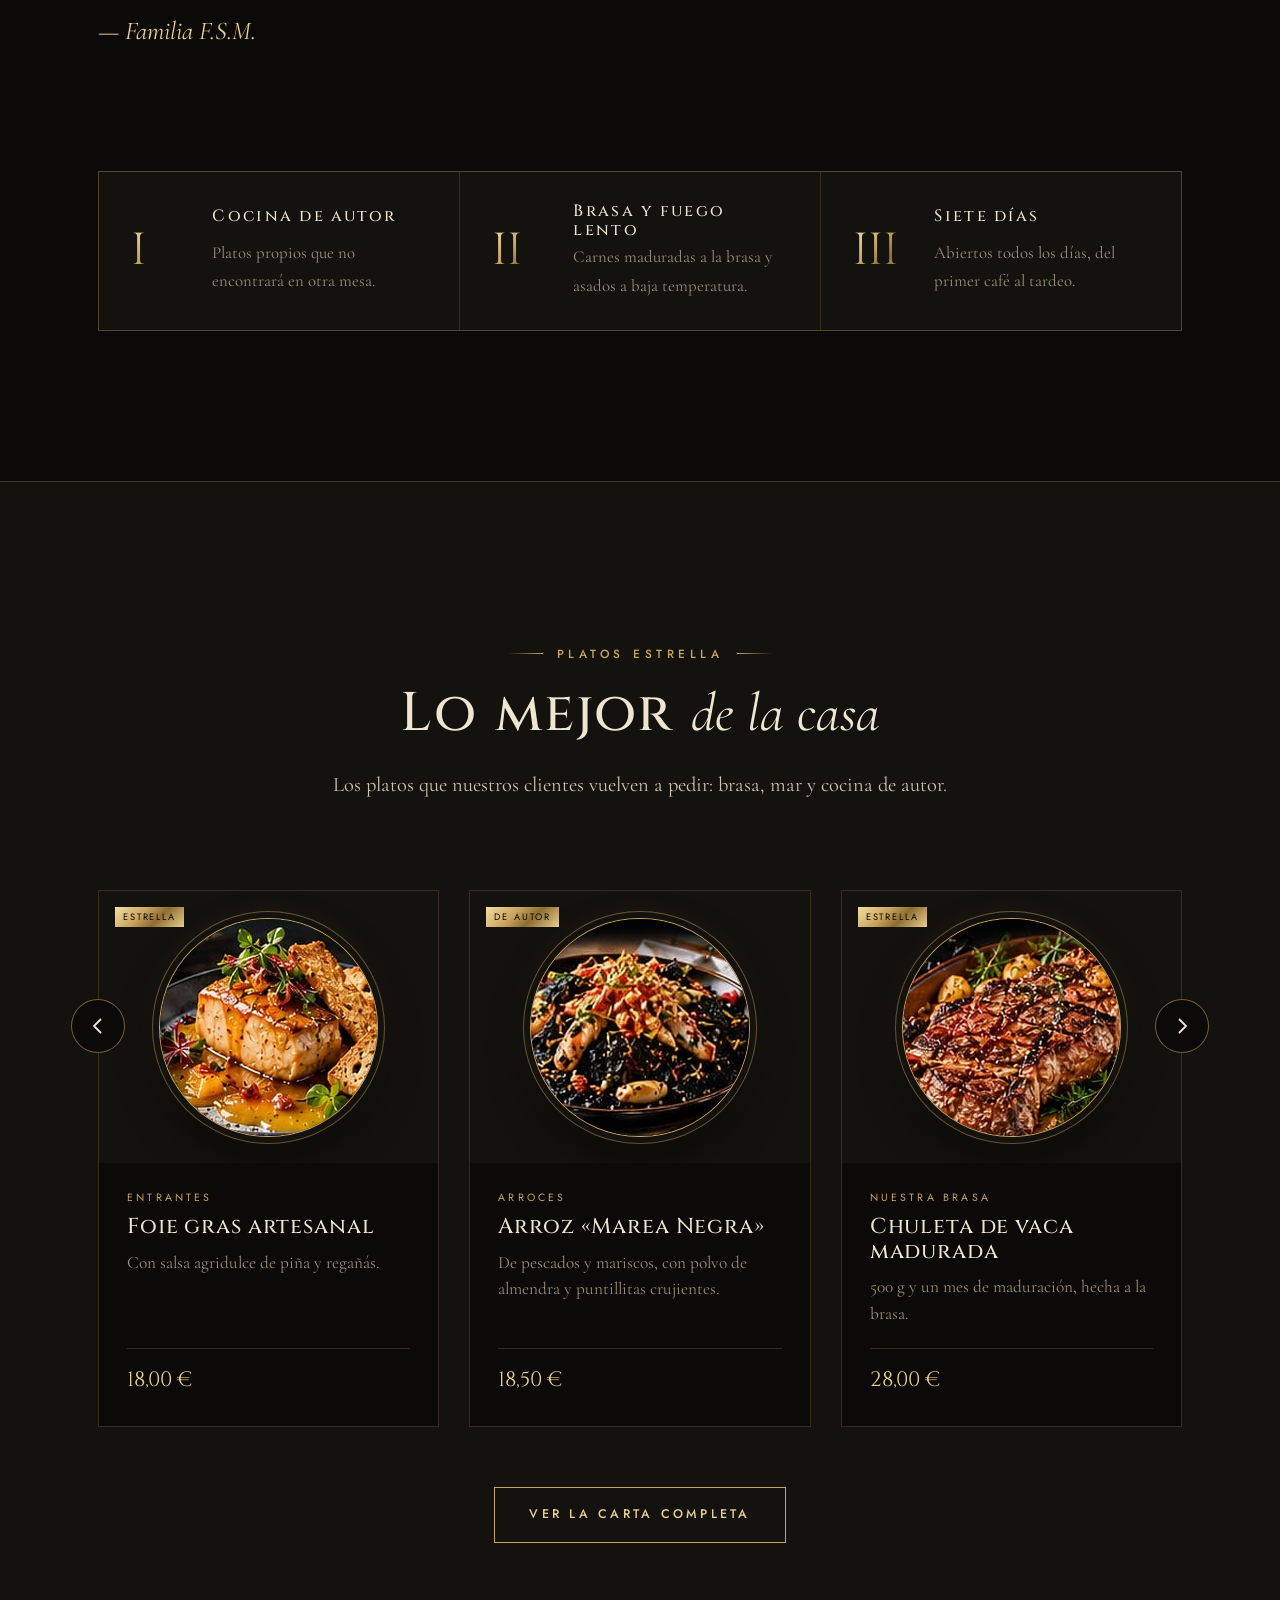
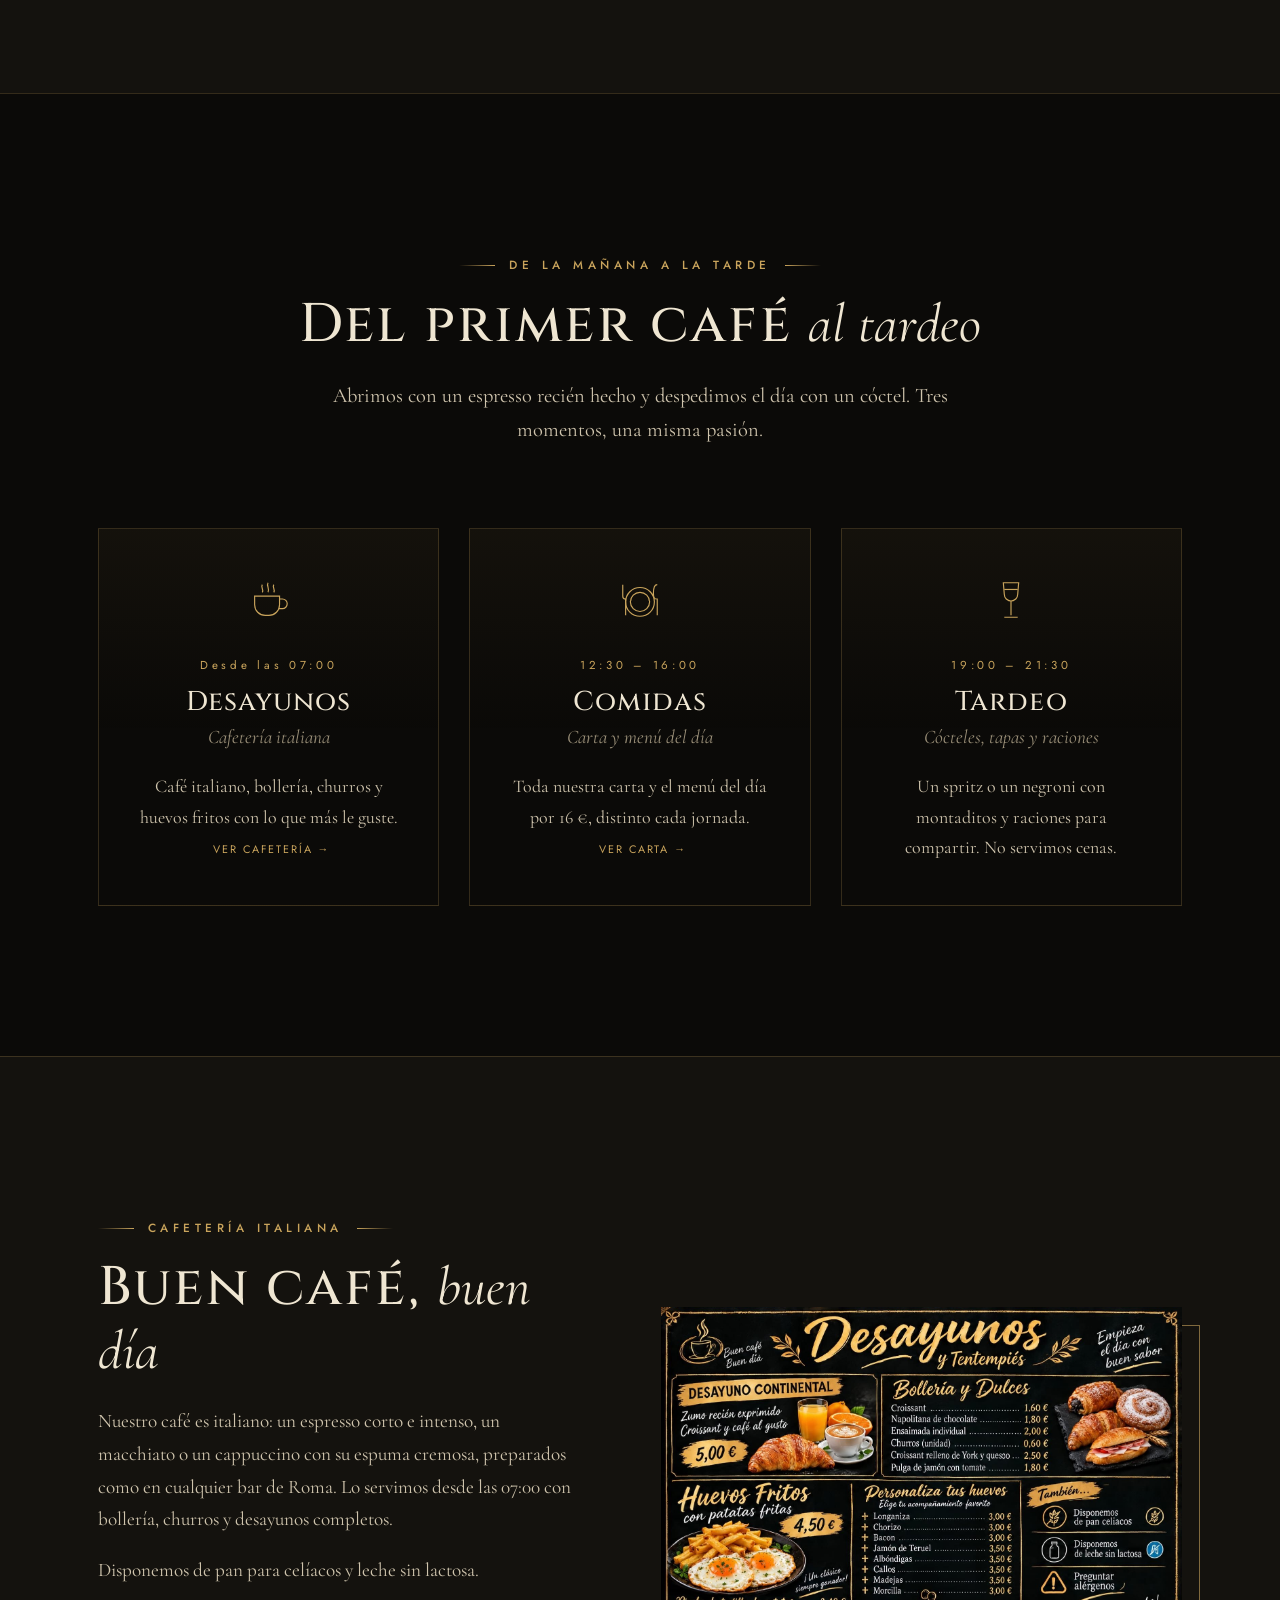
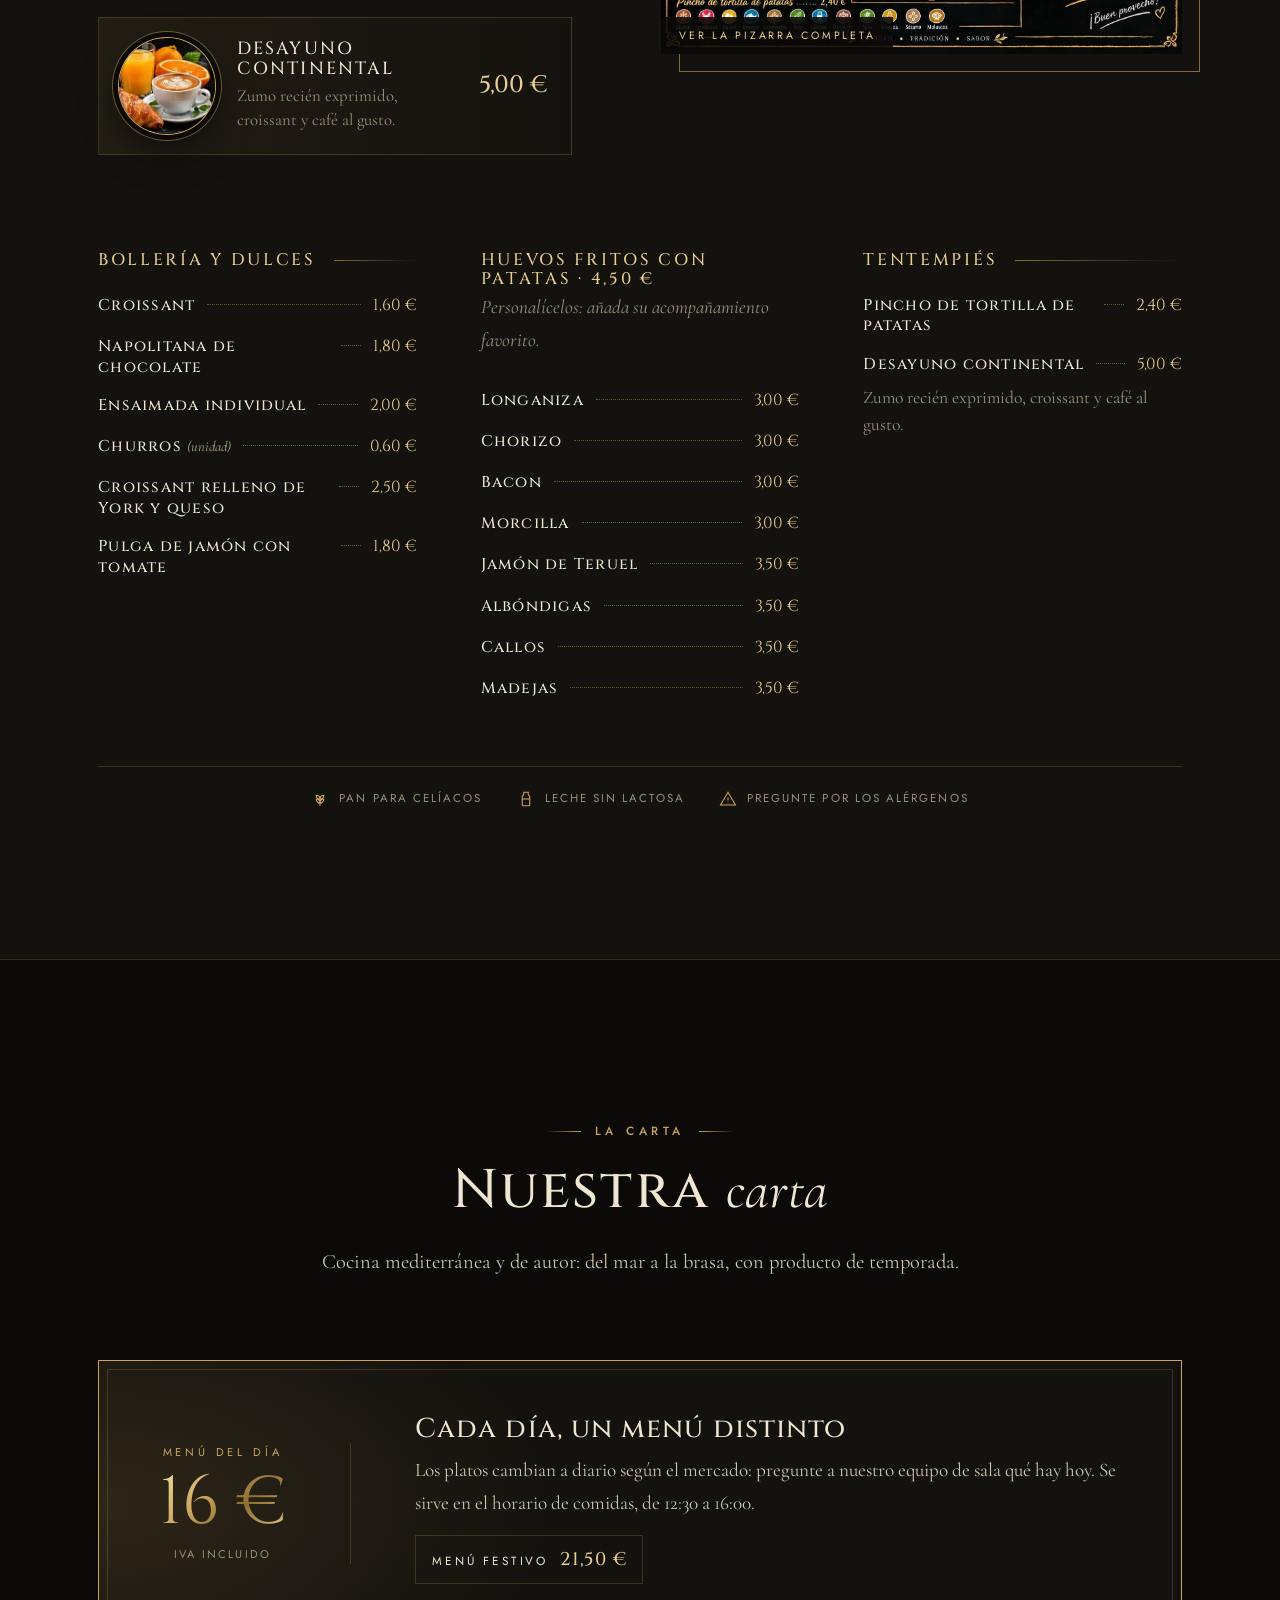
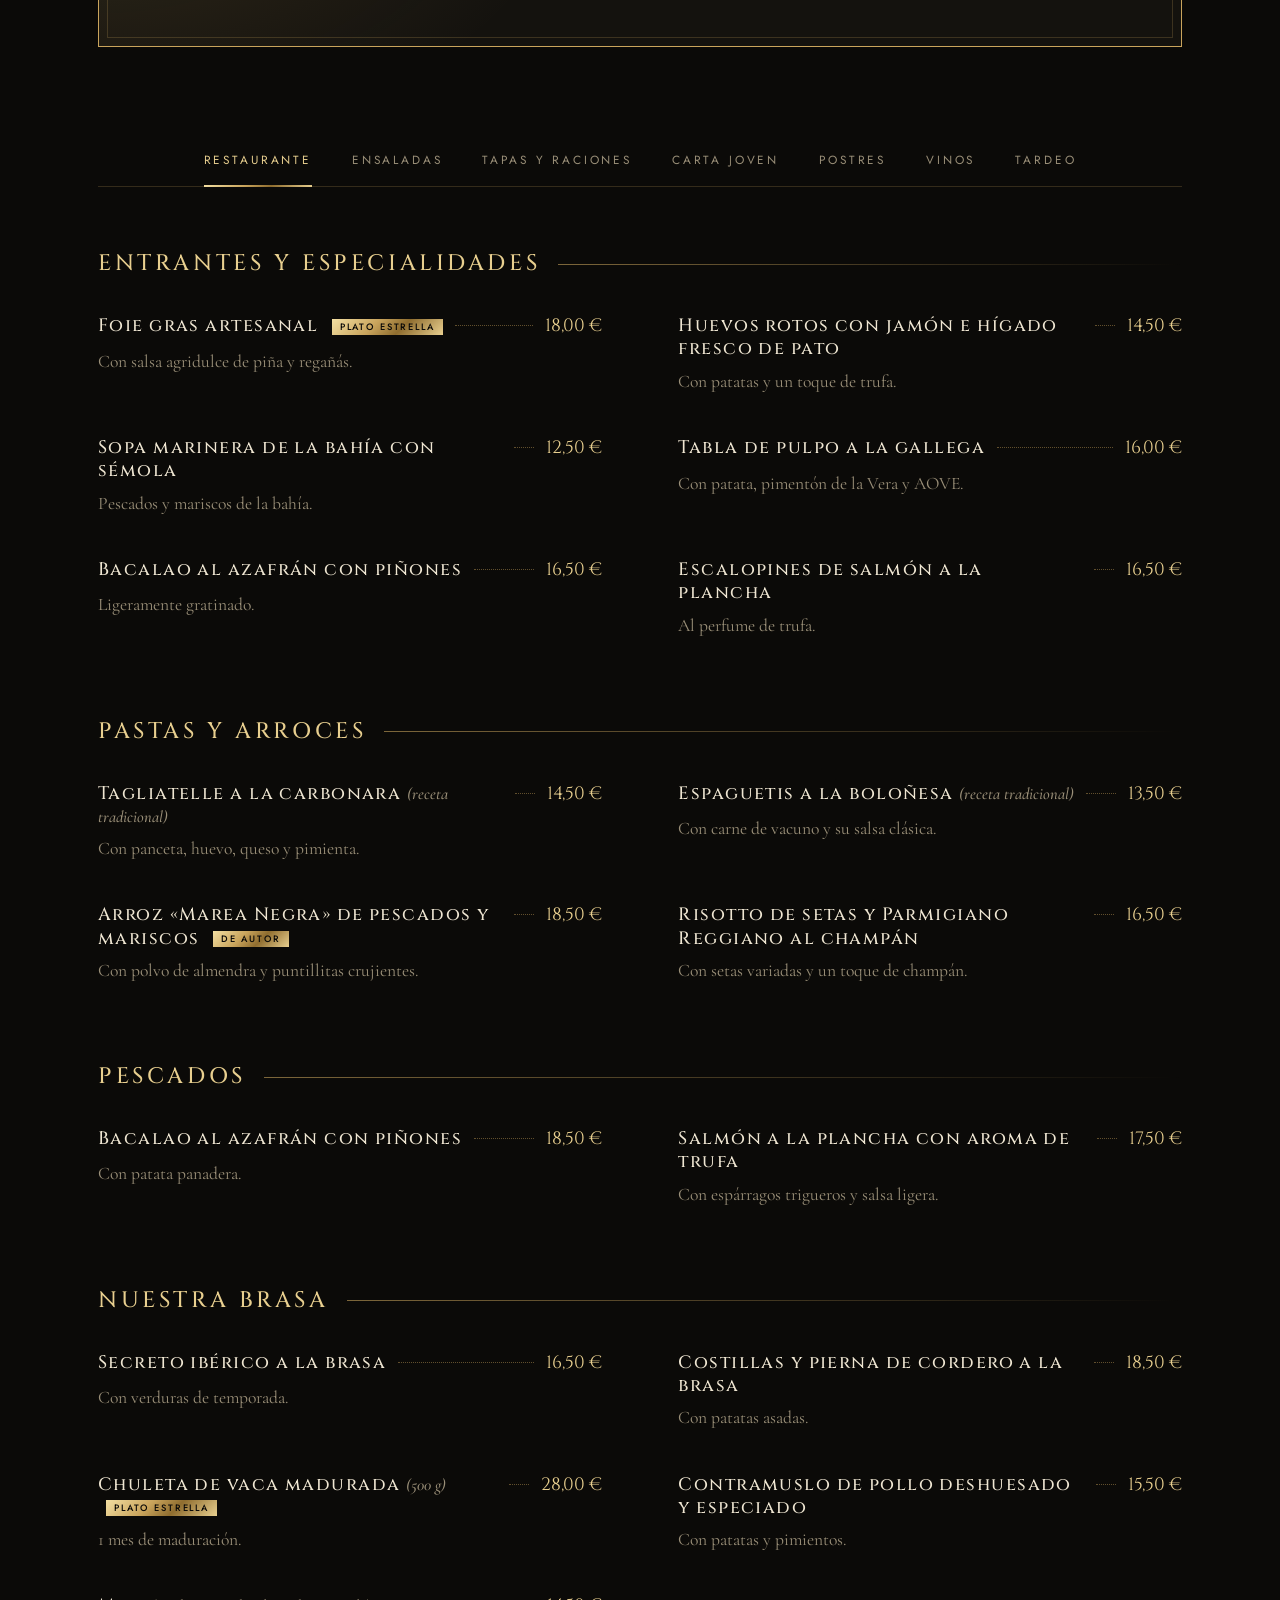
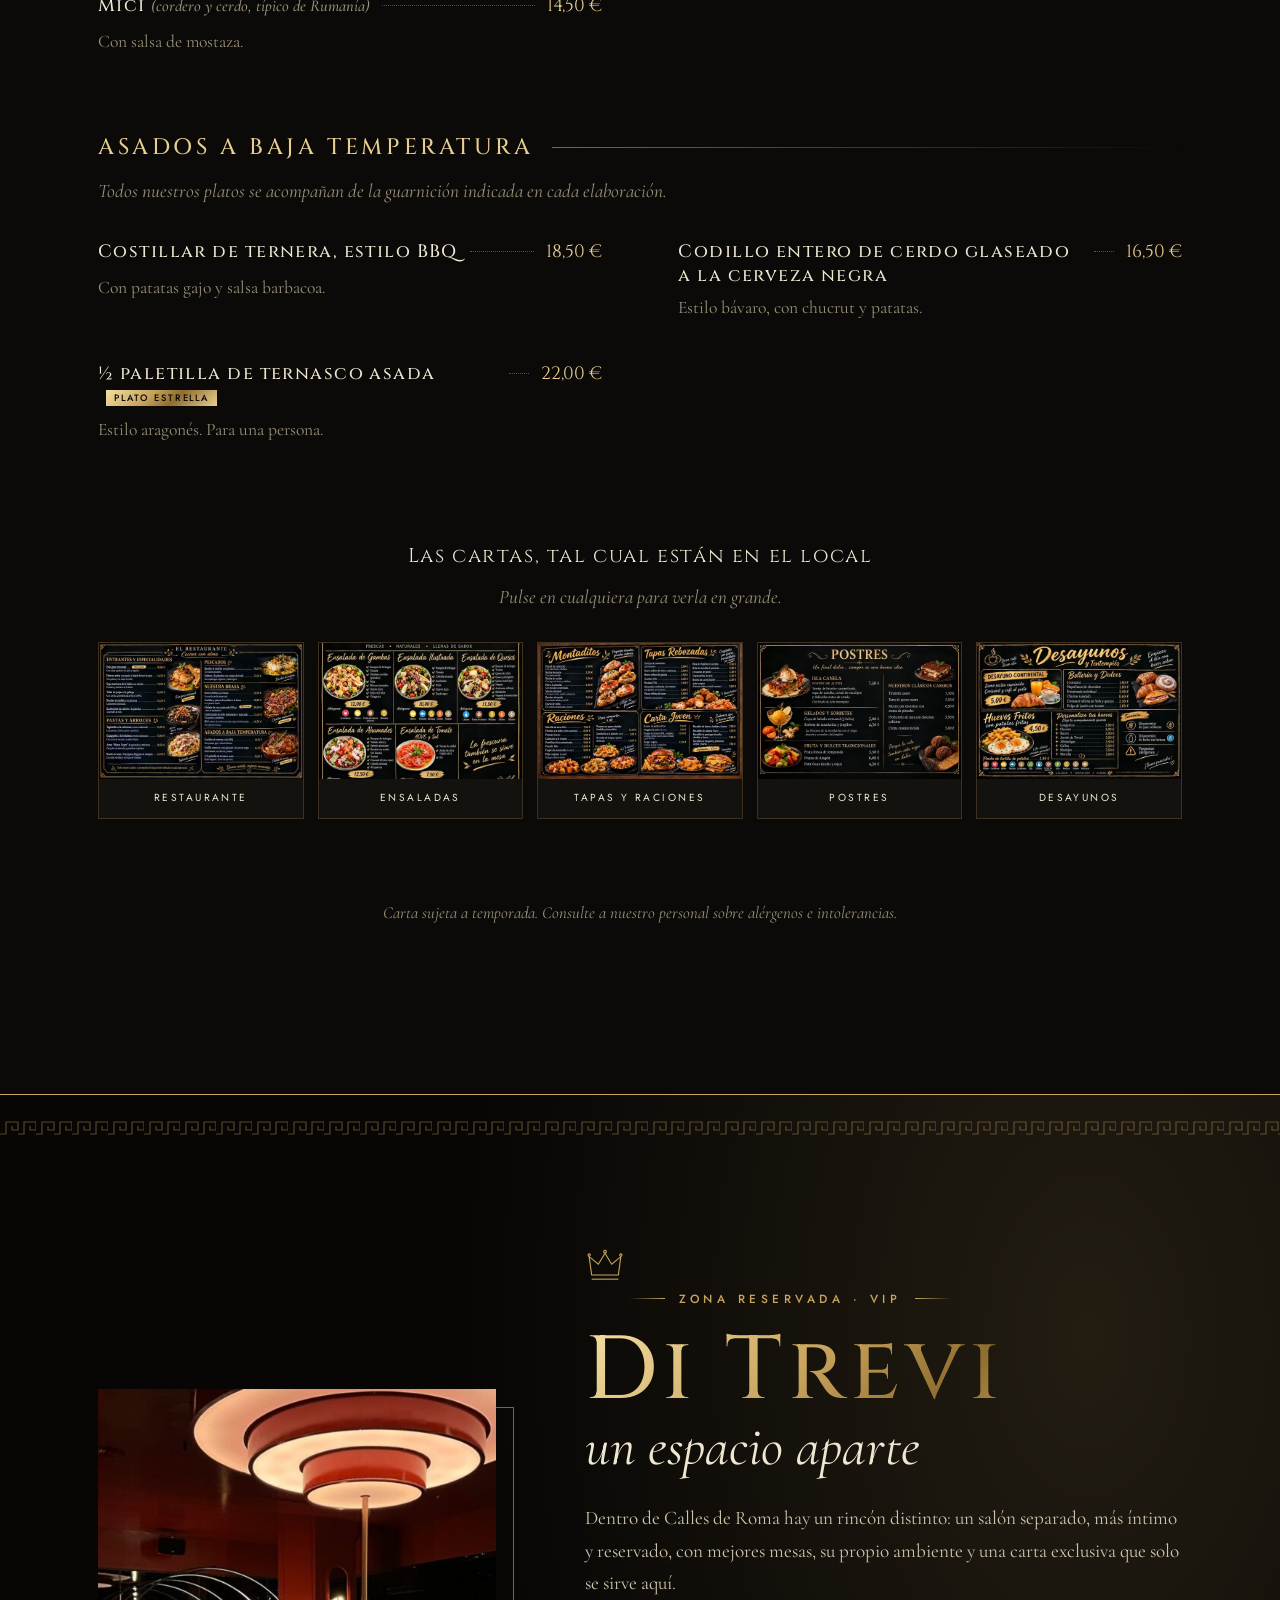
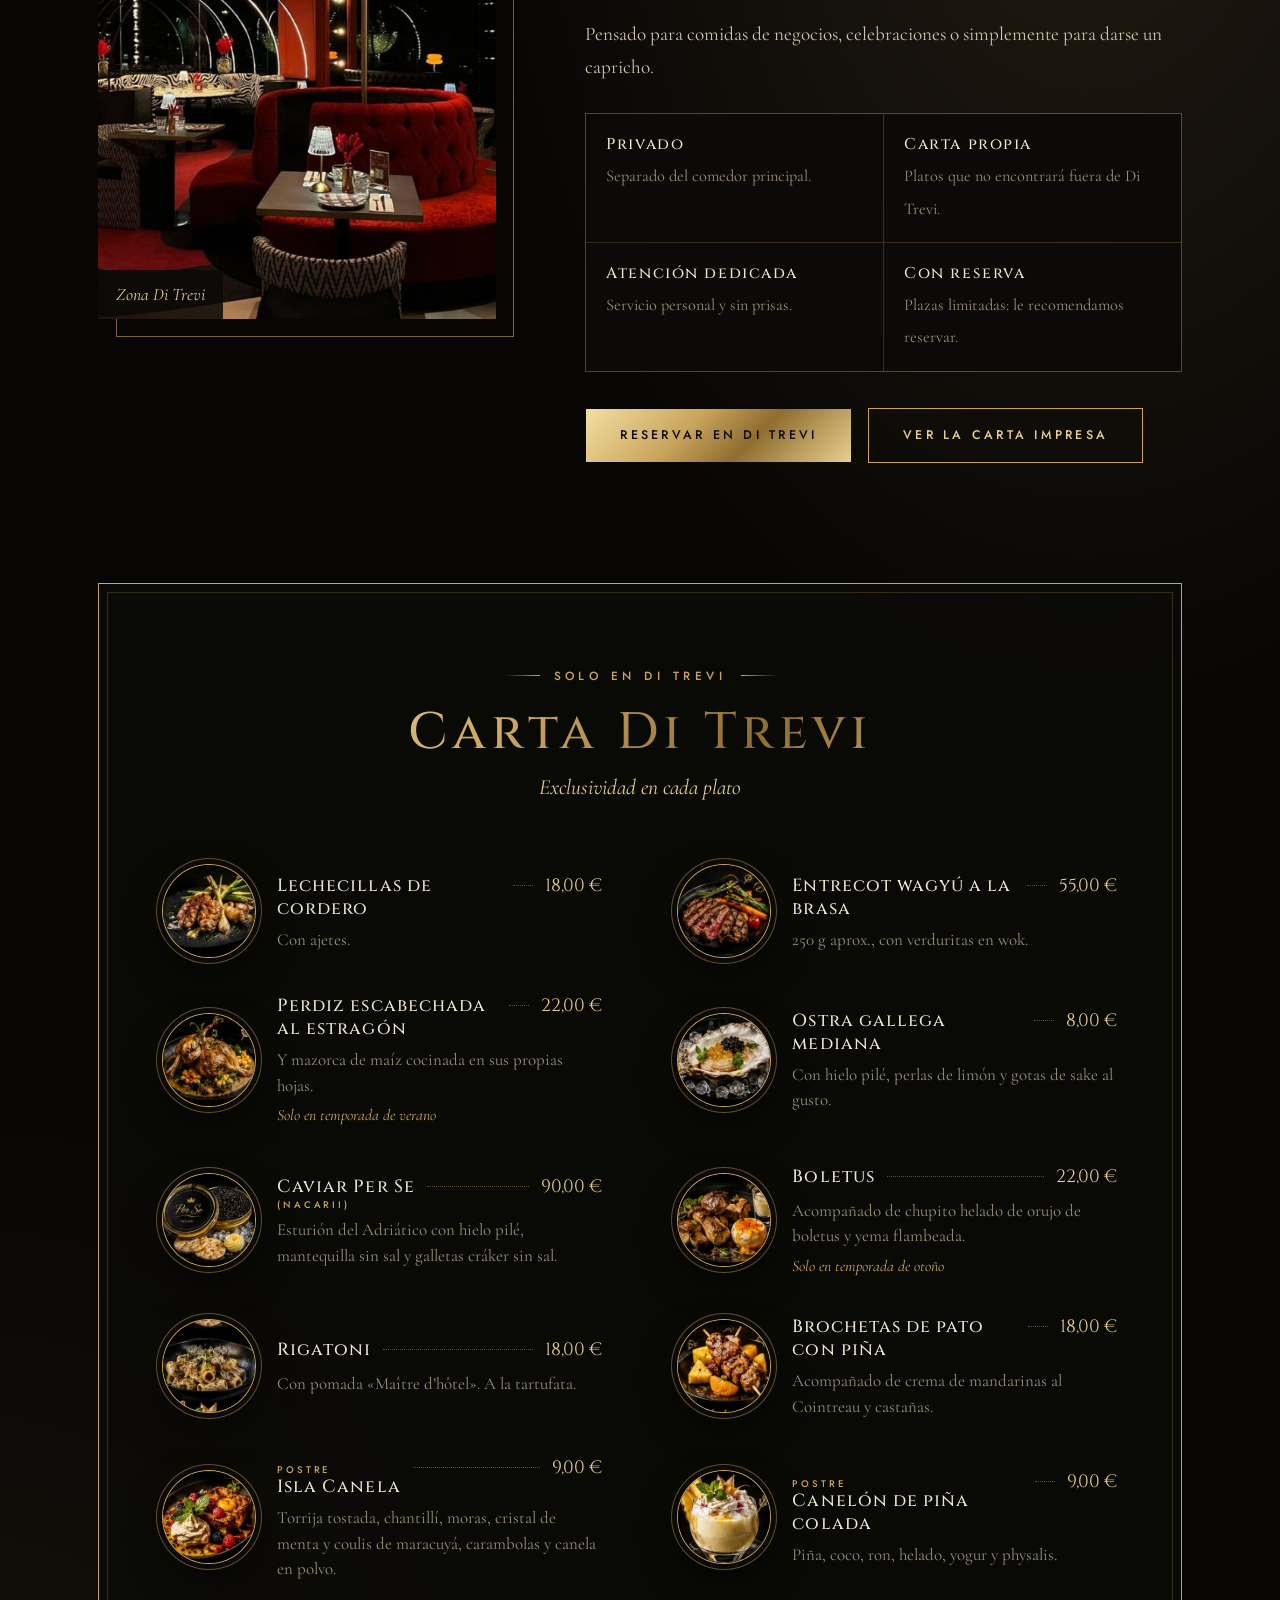
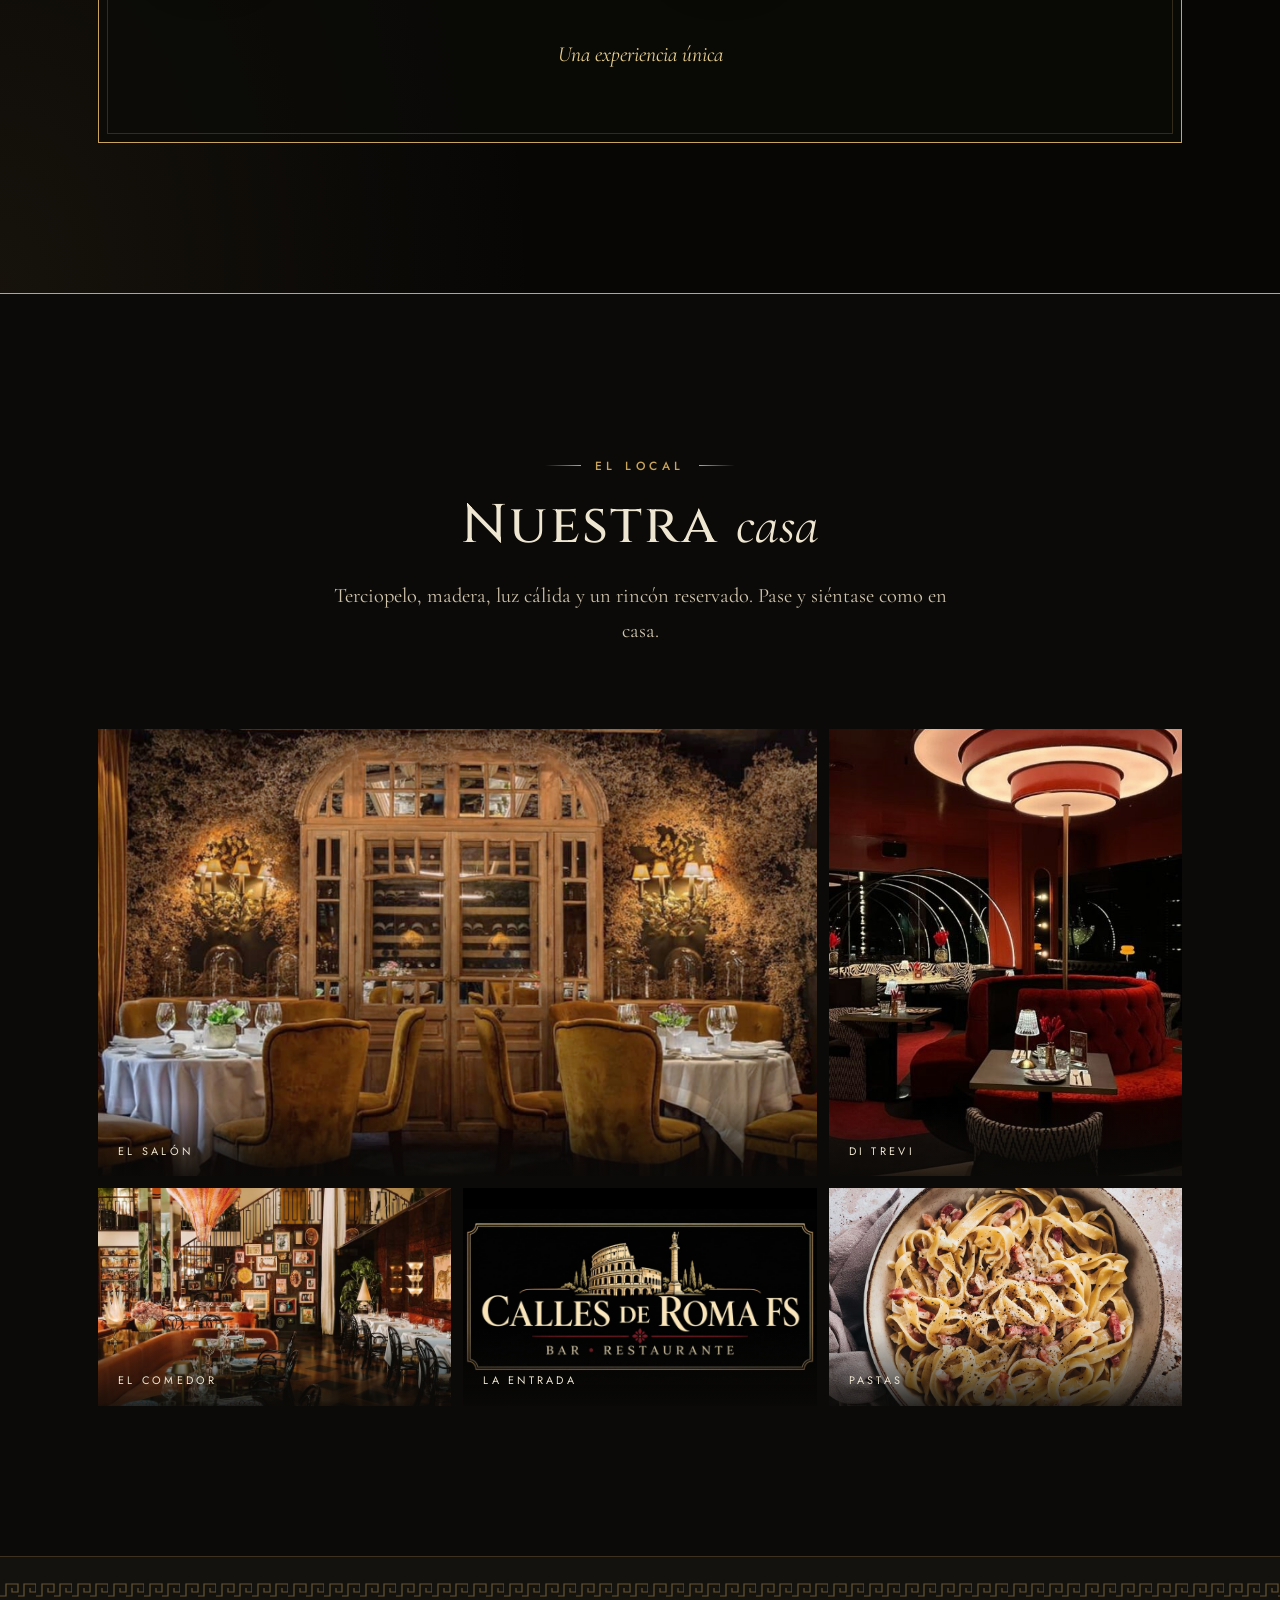
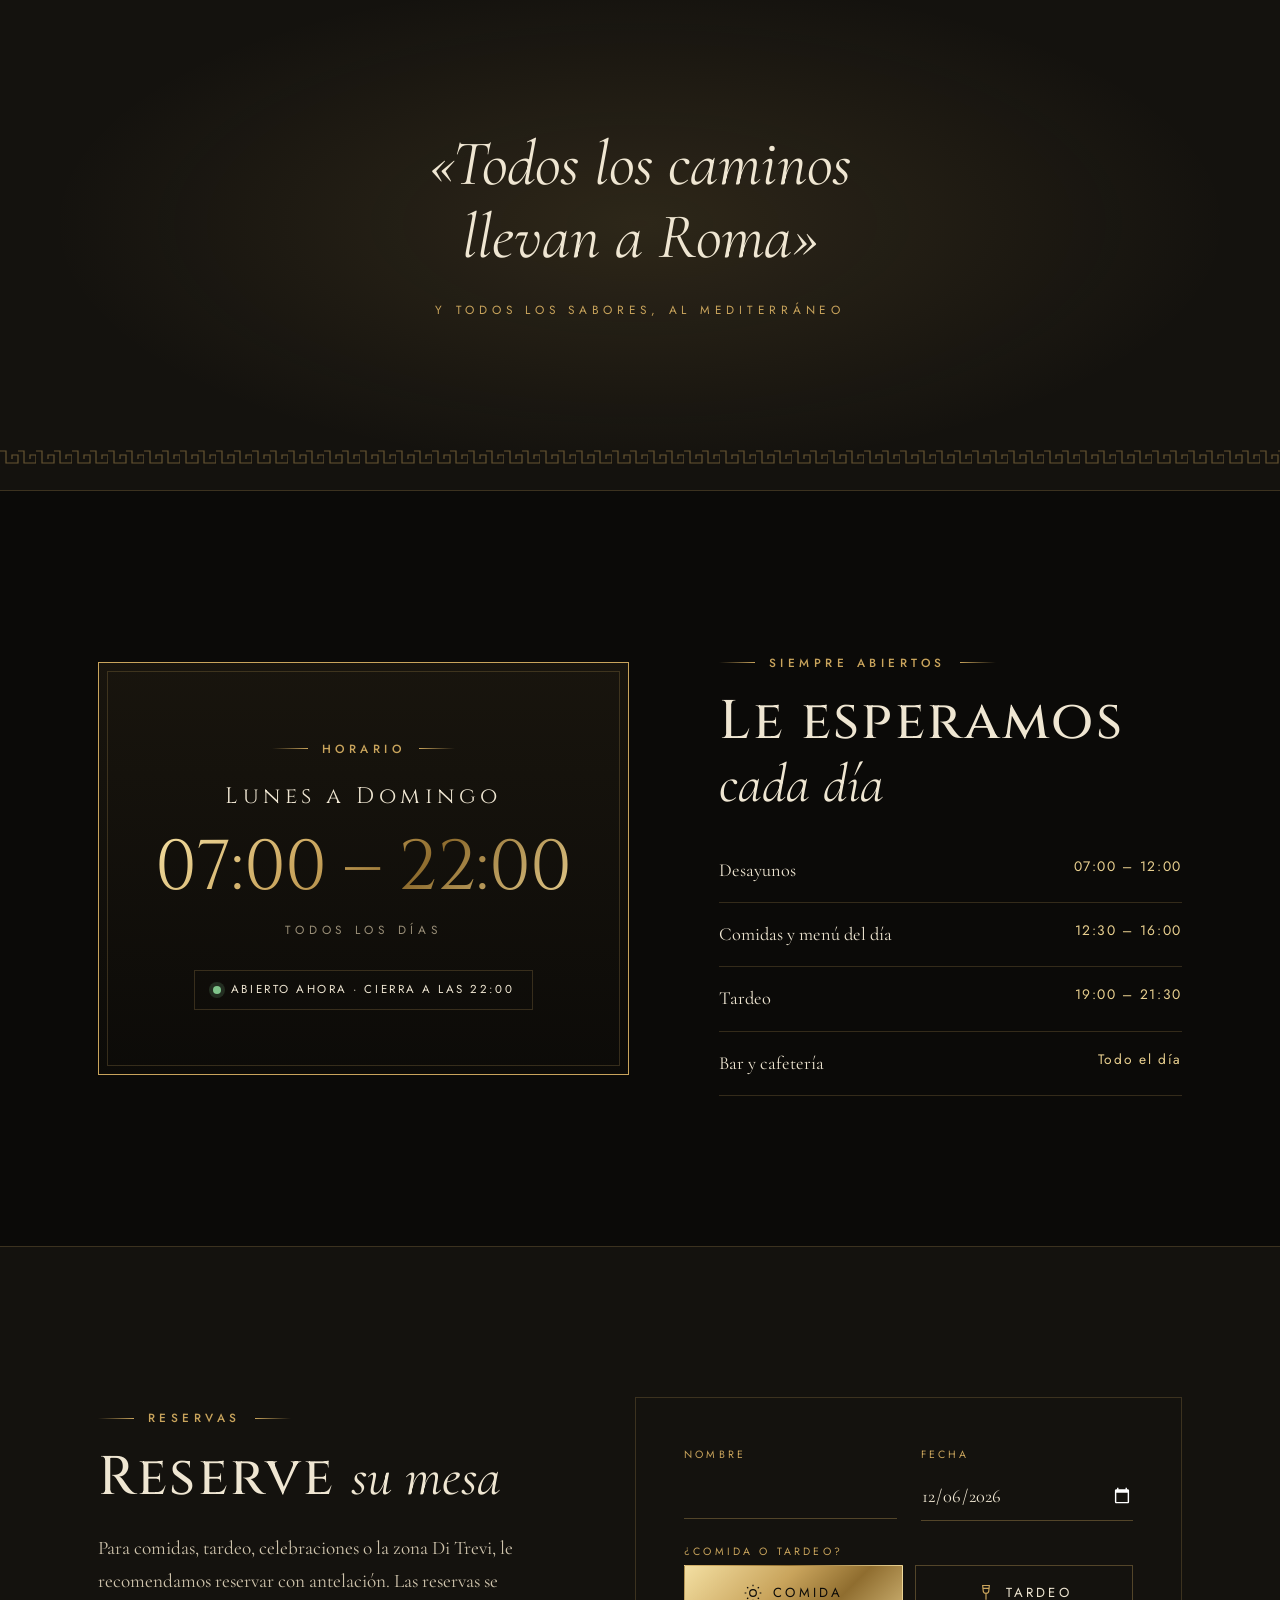
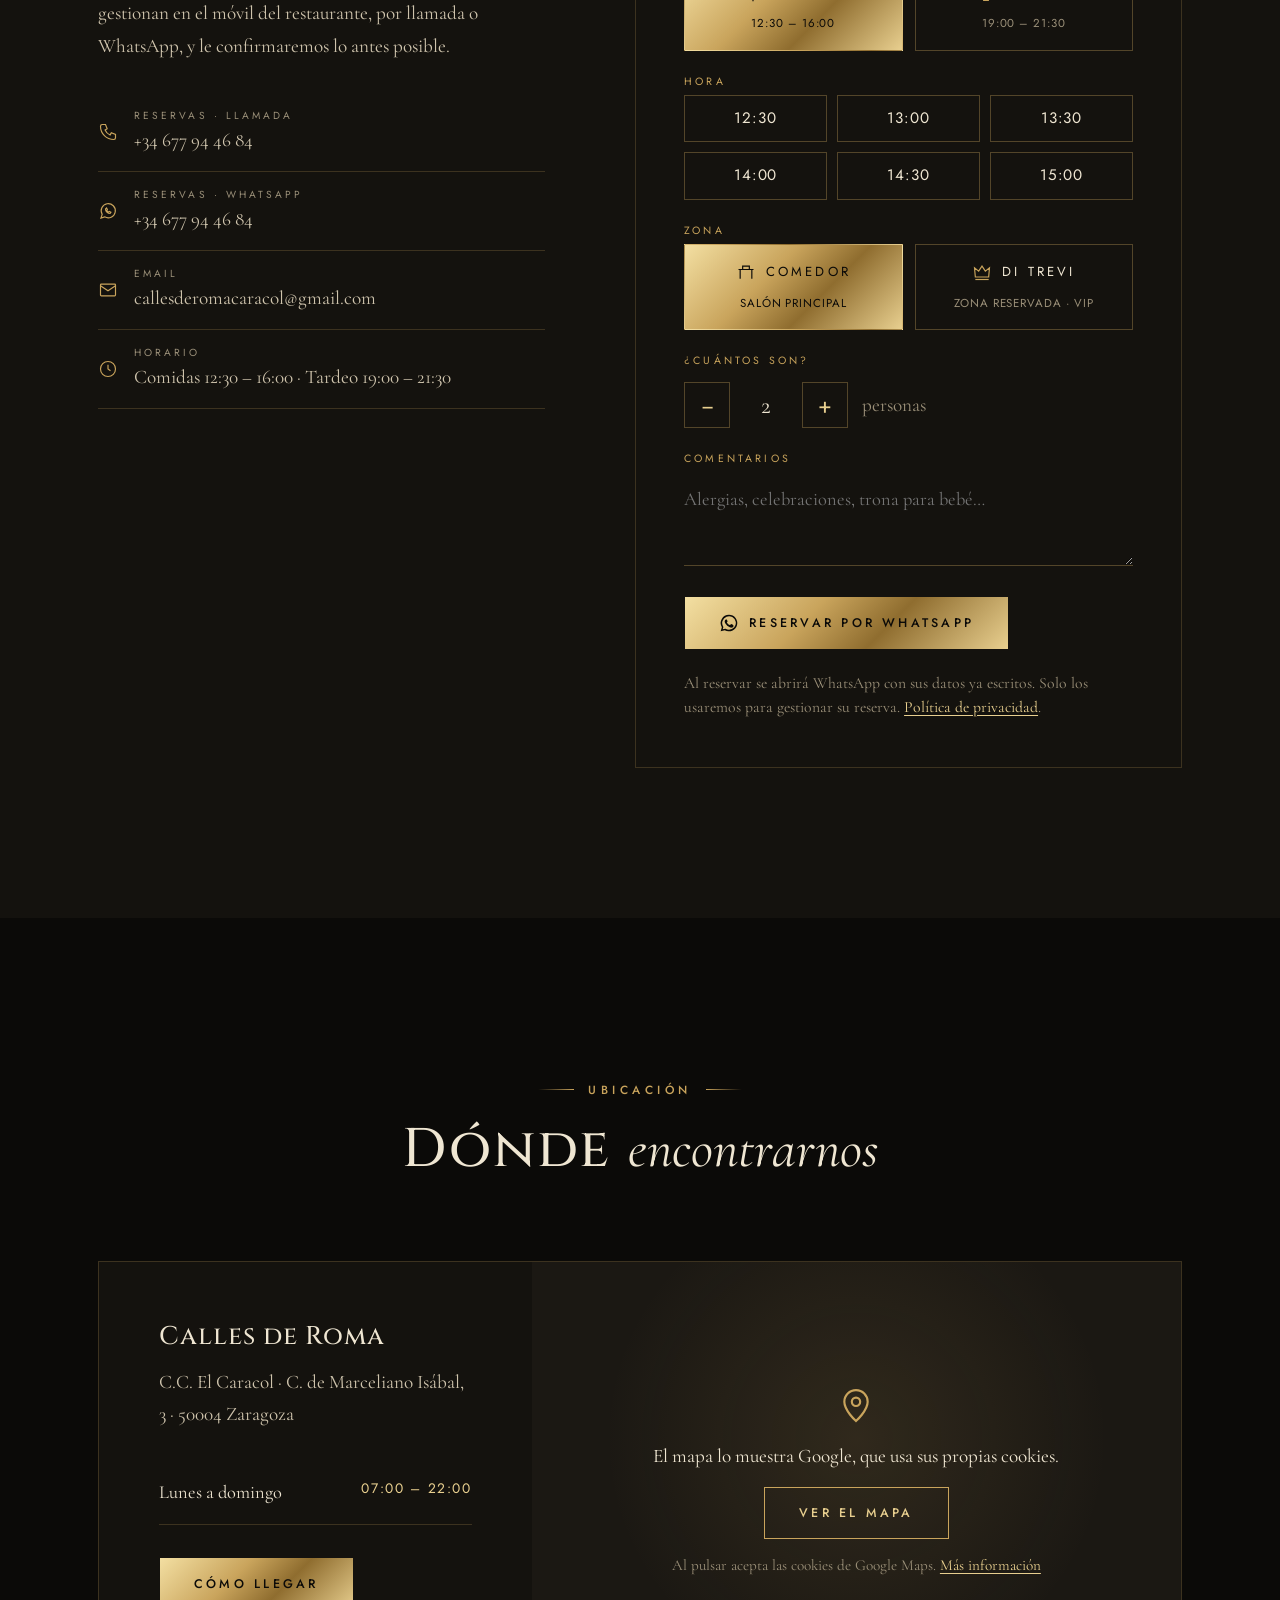
==== commit 53f0c089: "Aperol Spritz a 8 € en Tardeo y en la carta de vinos Co-Authored-By: Claude Opus 5.5 <noreply@anthro" ====
--- a/index.html
+++ b/index.html
@@ -851,6 +851,15 @@
             </li>
             </ul>
           </div>
+          <div class="carta-grupo">
+            <h3 class="carta-grupo__titulo">Aperitivos especiales</h3>
+            <ul class="platos platos--compacto">
+            <li class="plato">
+              <div class="plato__cabeza"><h4>Aperol Spritz</h4><span class="plato__puntos"></span><span class="plato__precio">8,00 €</span></div>
+              <p>Por copa.</p>
+            </li>
+            </ul>
+          </div>
         </div>
 
         <div class="panel" role="tabpanel" id="p-tardeo" aria-labelledby="t-tardeo" hidden>
@@ -873,7 +882,7 @@
             <p class="carta-grupo__nota">De 19:00 a 21:30. Para acompañar, toda nuestra carta de montaditos, tapas y raciones.</p>
             <ul class="platos">
             <li class="plato">
-              <div class="plato__cabeza"><h4>Aperol Spritz</h4><span class="plato__puntos"></span><span class="plato__precio">10,00 €</span></div>
+              <div class="plato__cabeza"><h4>Aperol Spritz</h4><span class="plato__puntos"></span><span class="plato__precio">8,00 €</span></div>
               <p>Aperol, prosecco y un toque de soda con naranja. El clásico de media tarde. <!-- <a class="plato__ver" href="cocteles.html#spritz">Verlo girar</a> --></p>
             </li>
             <li class="plato">
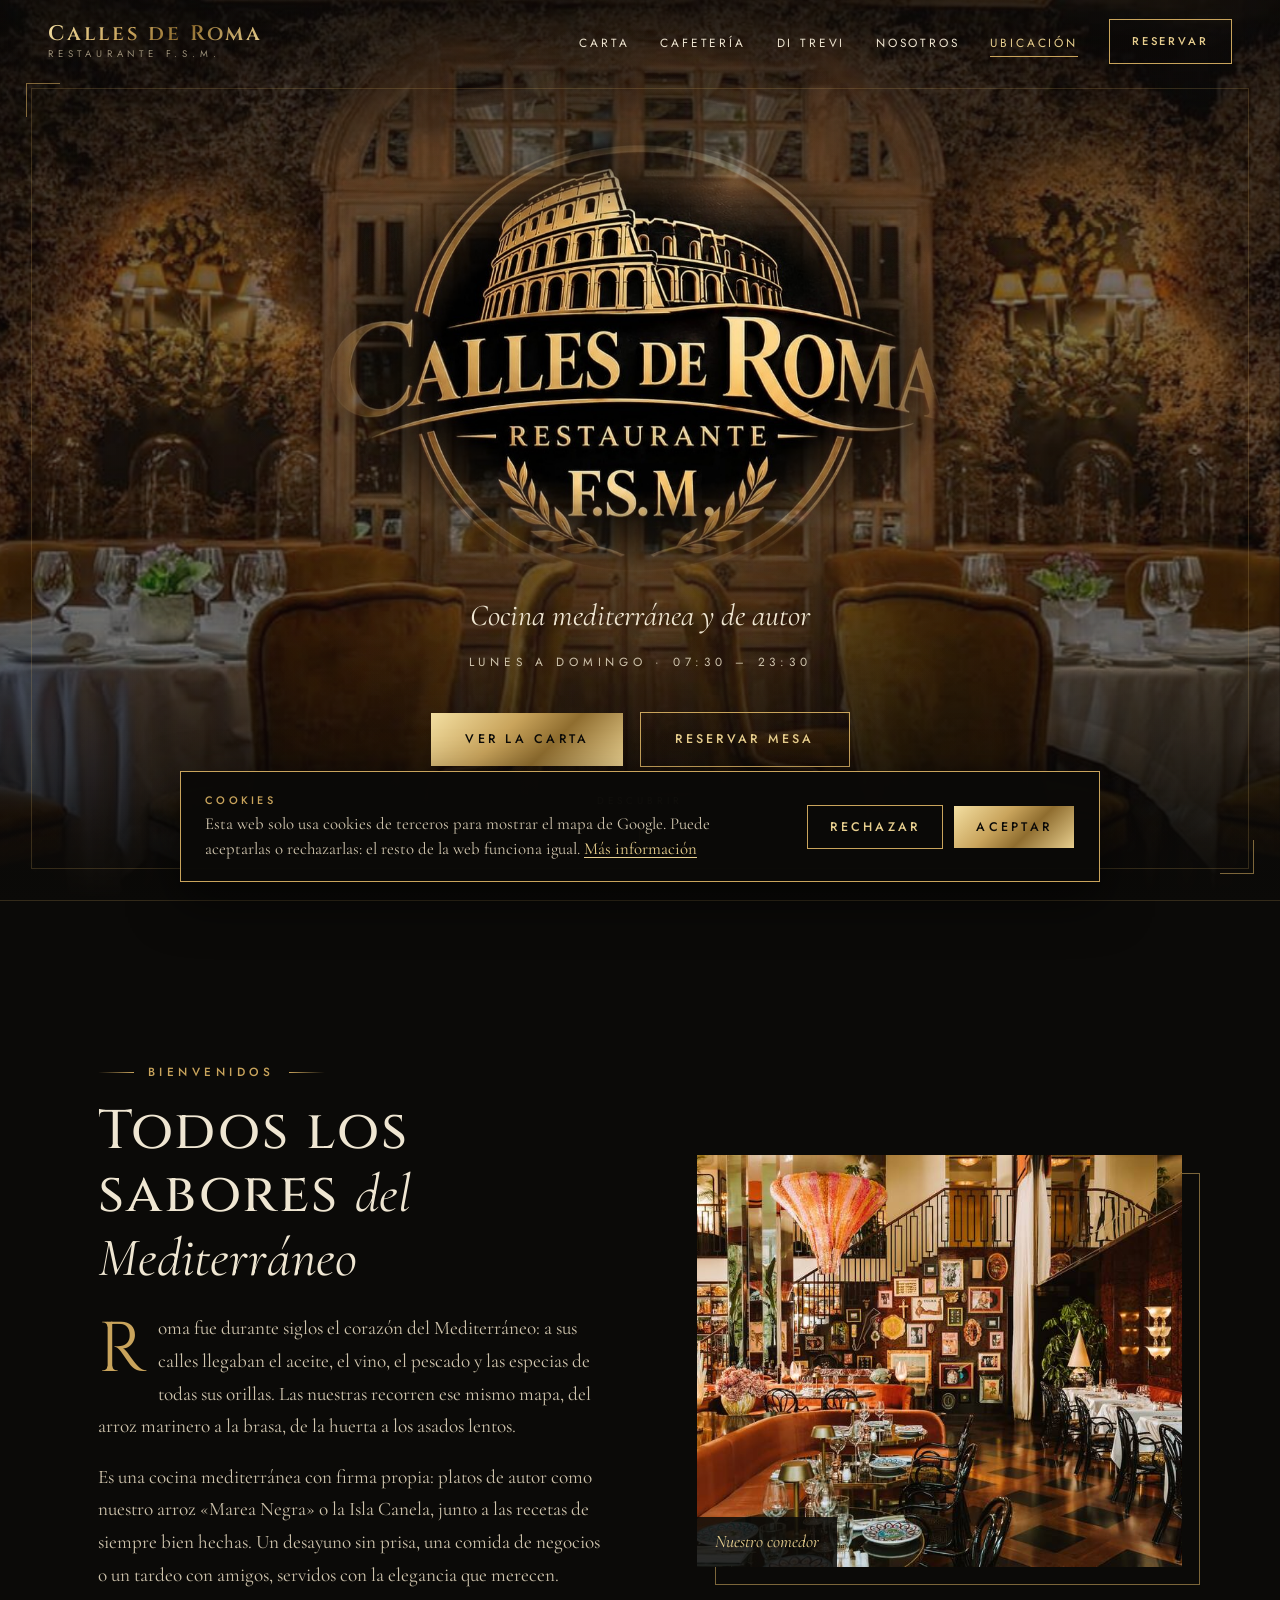
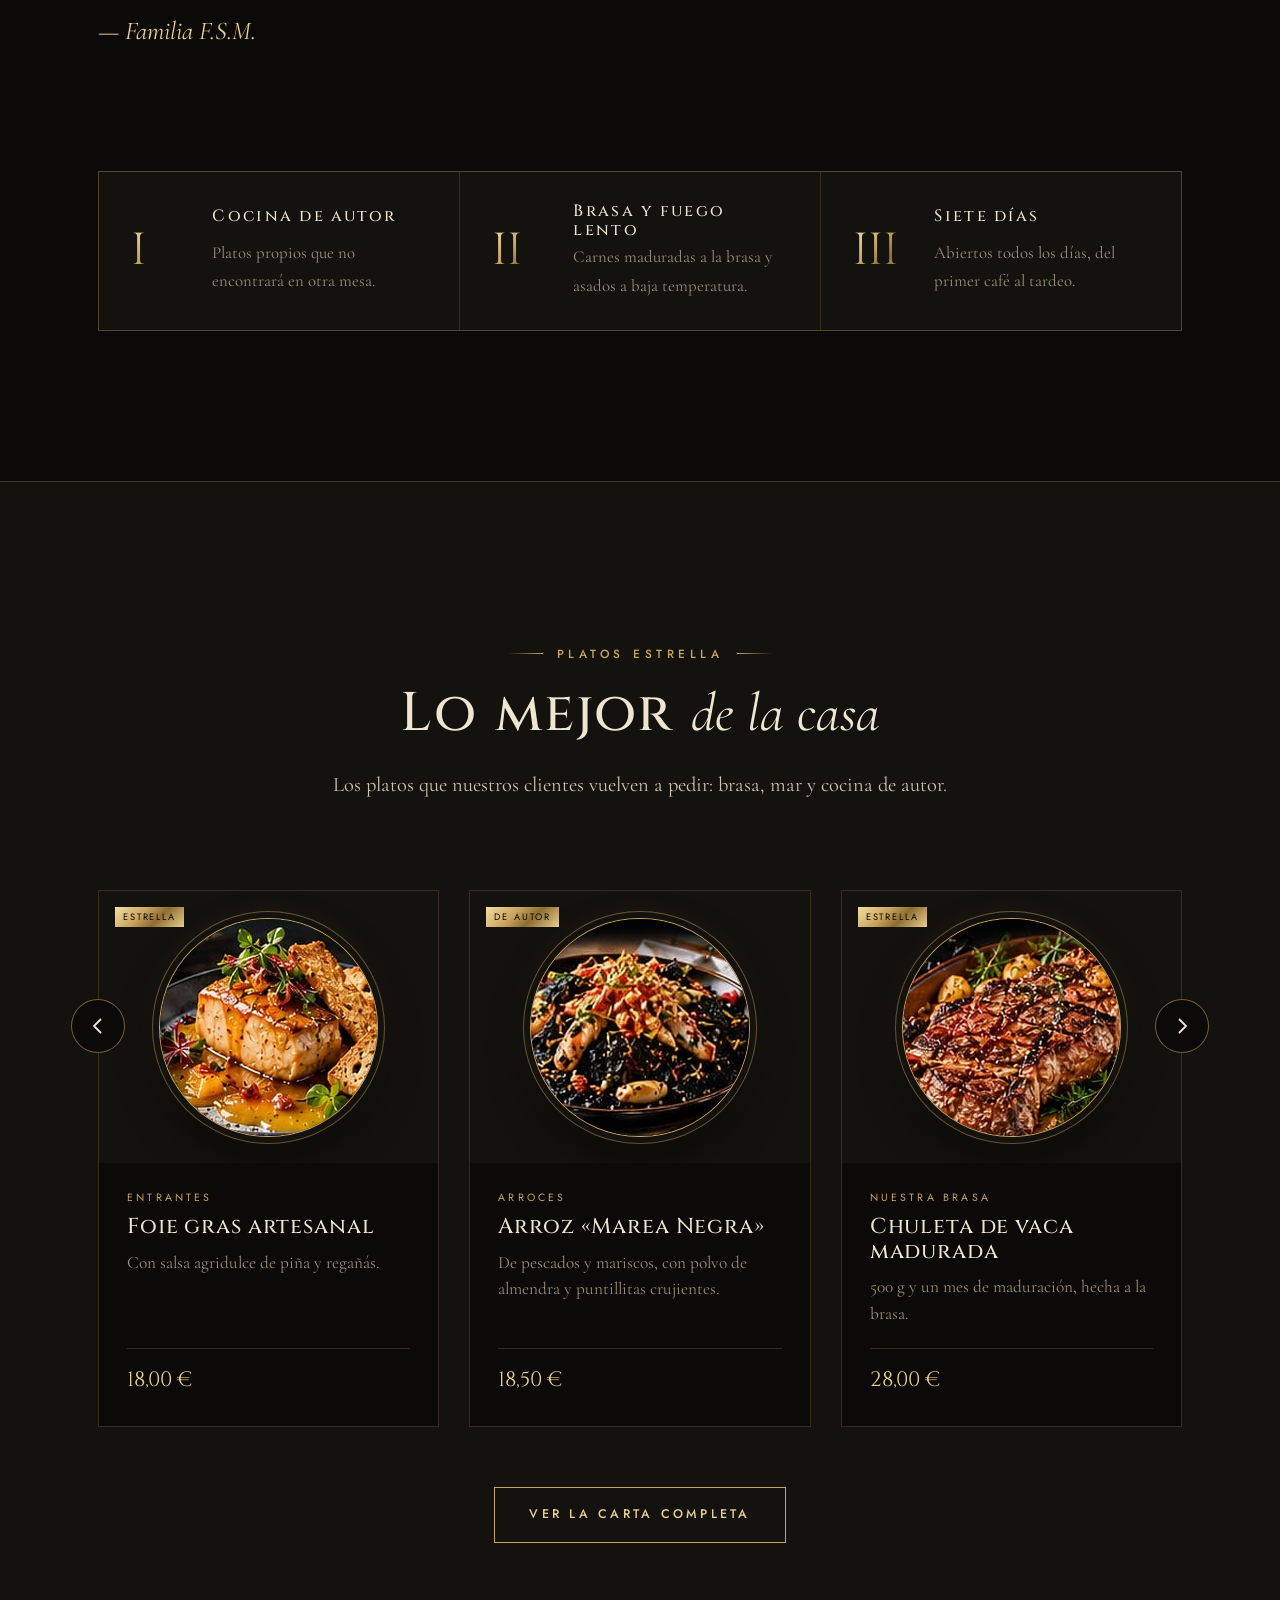
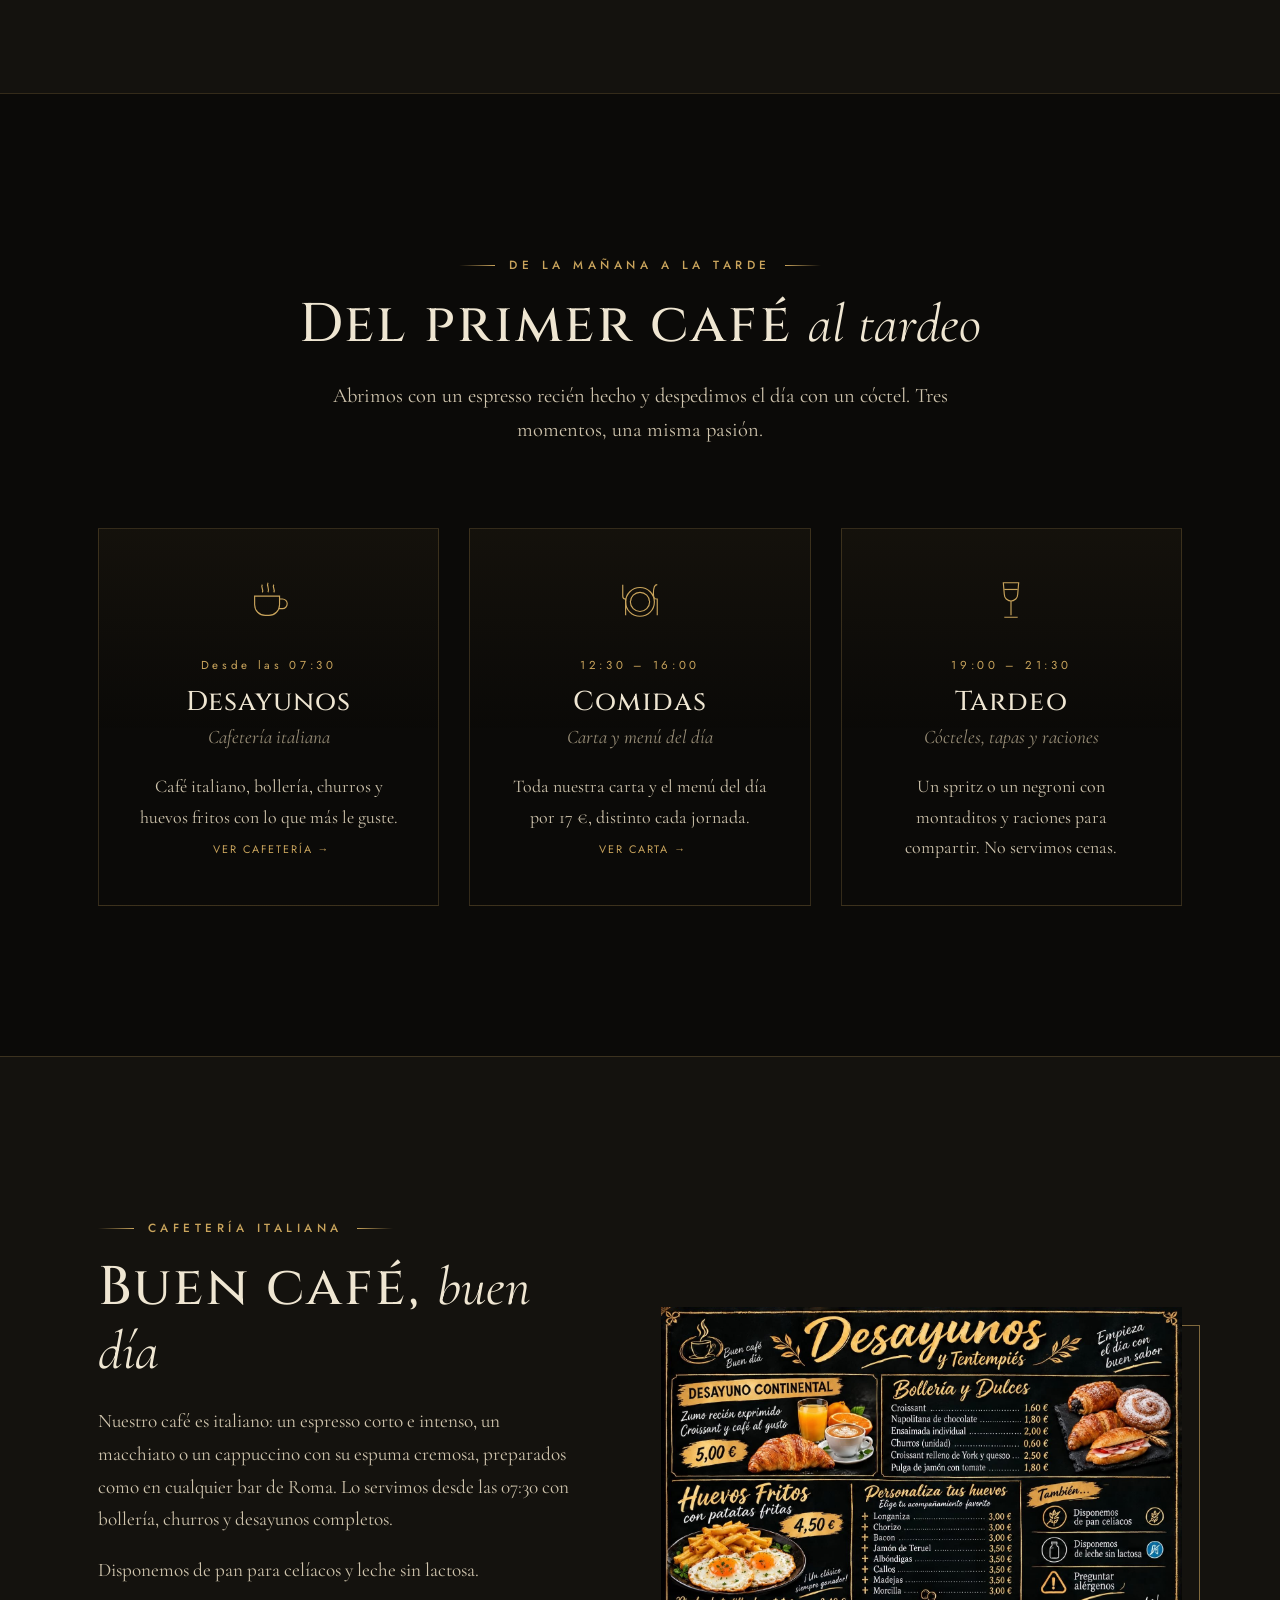
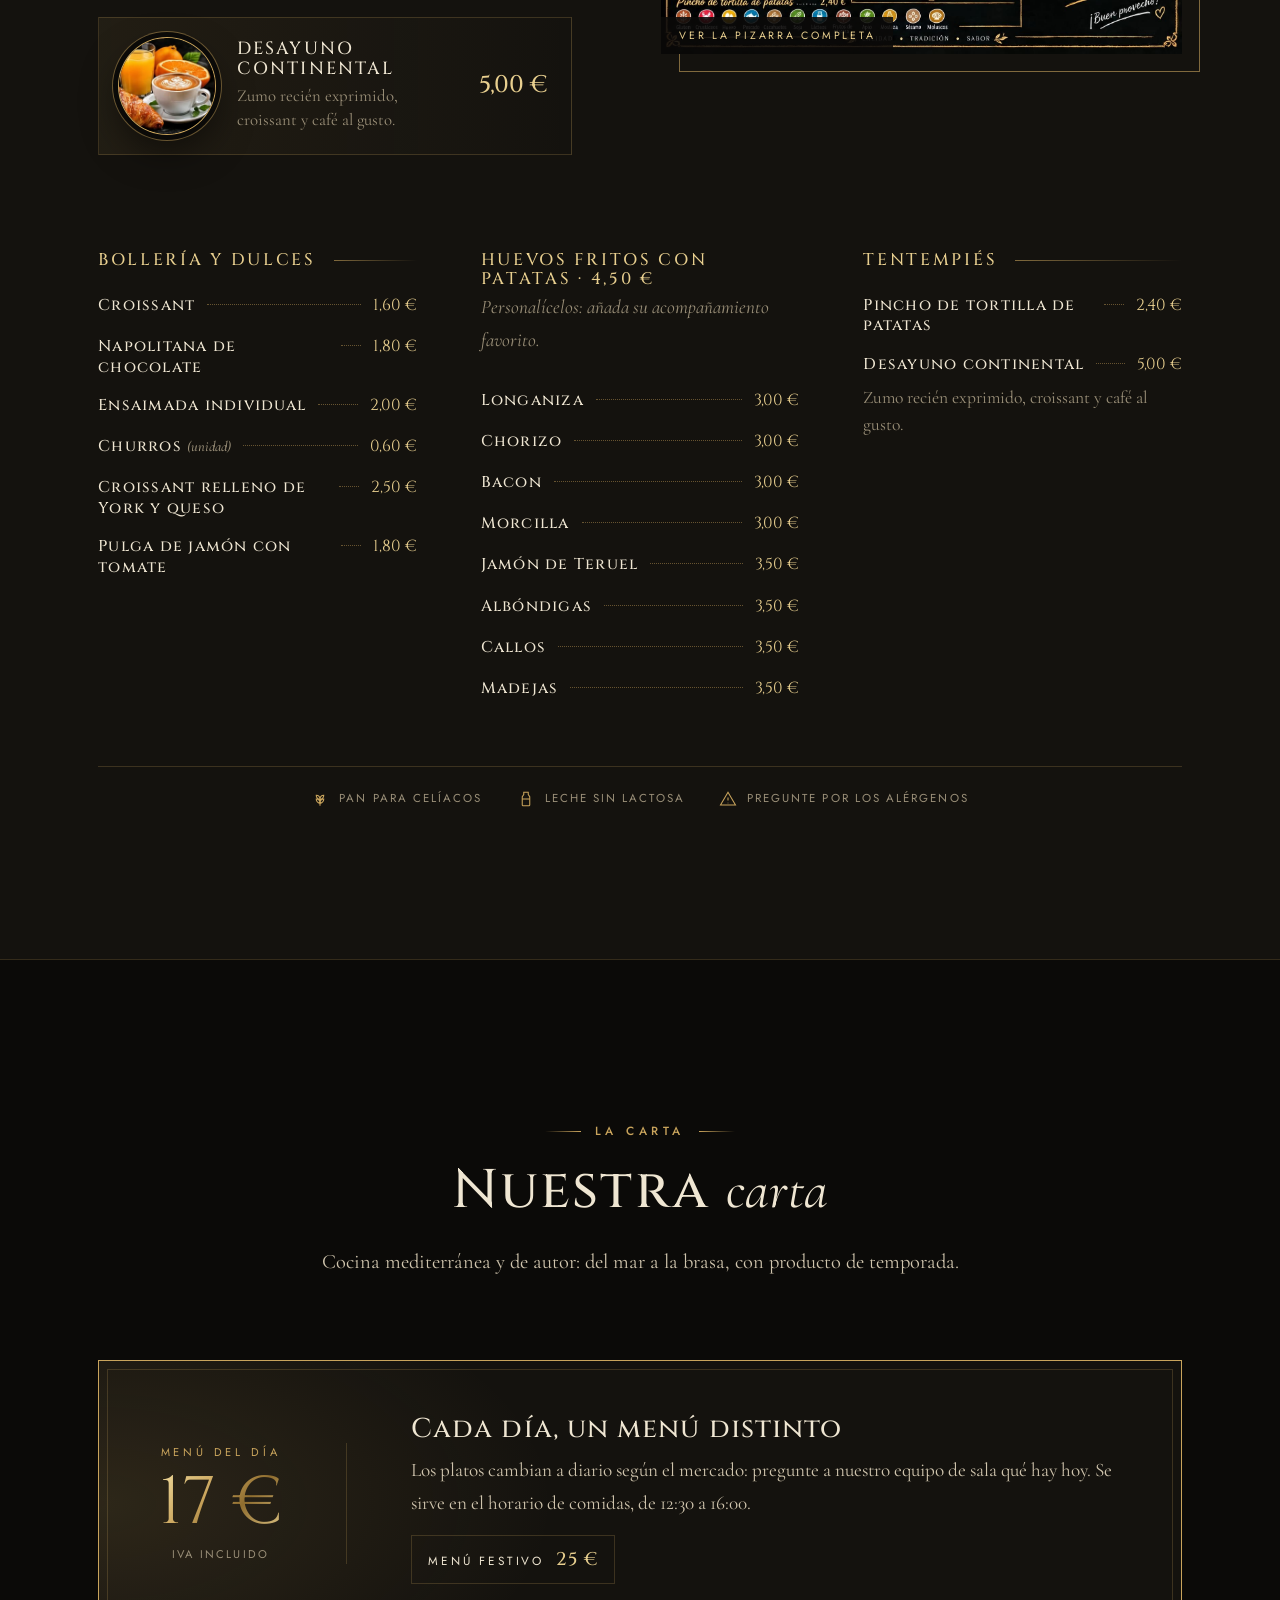
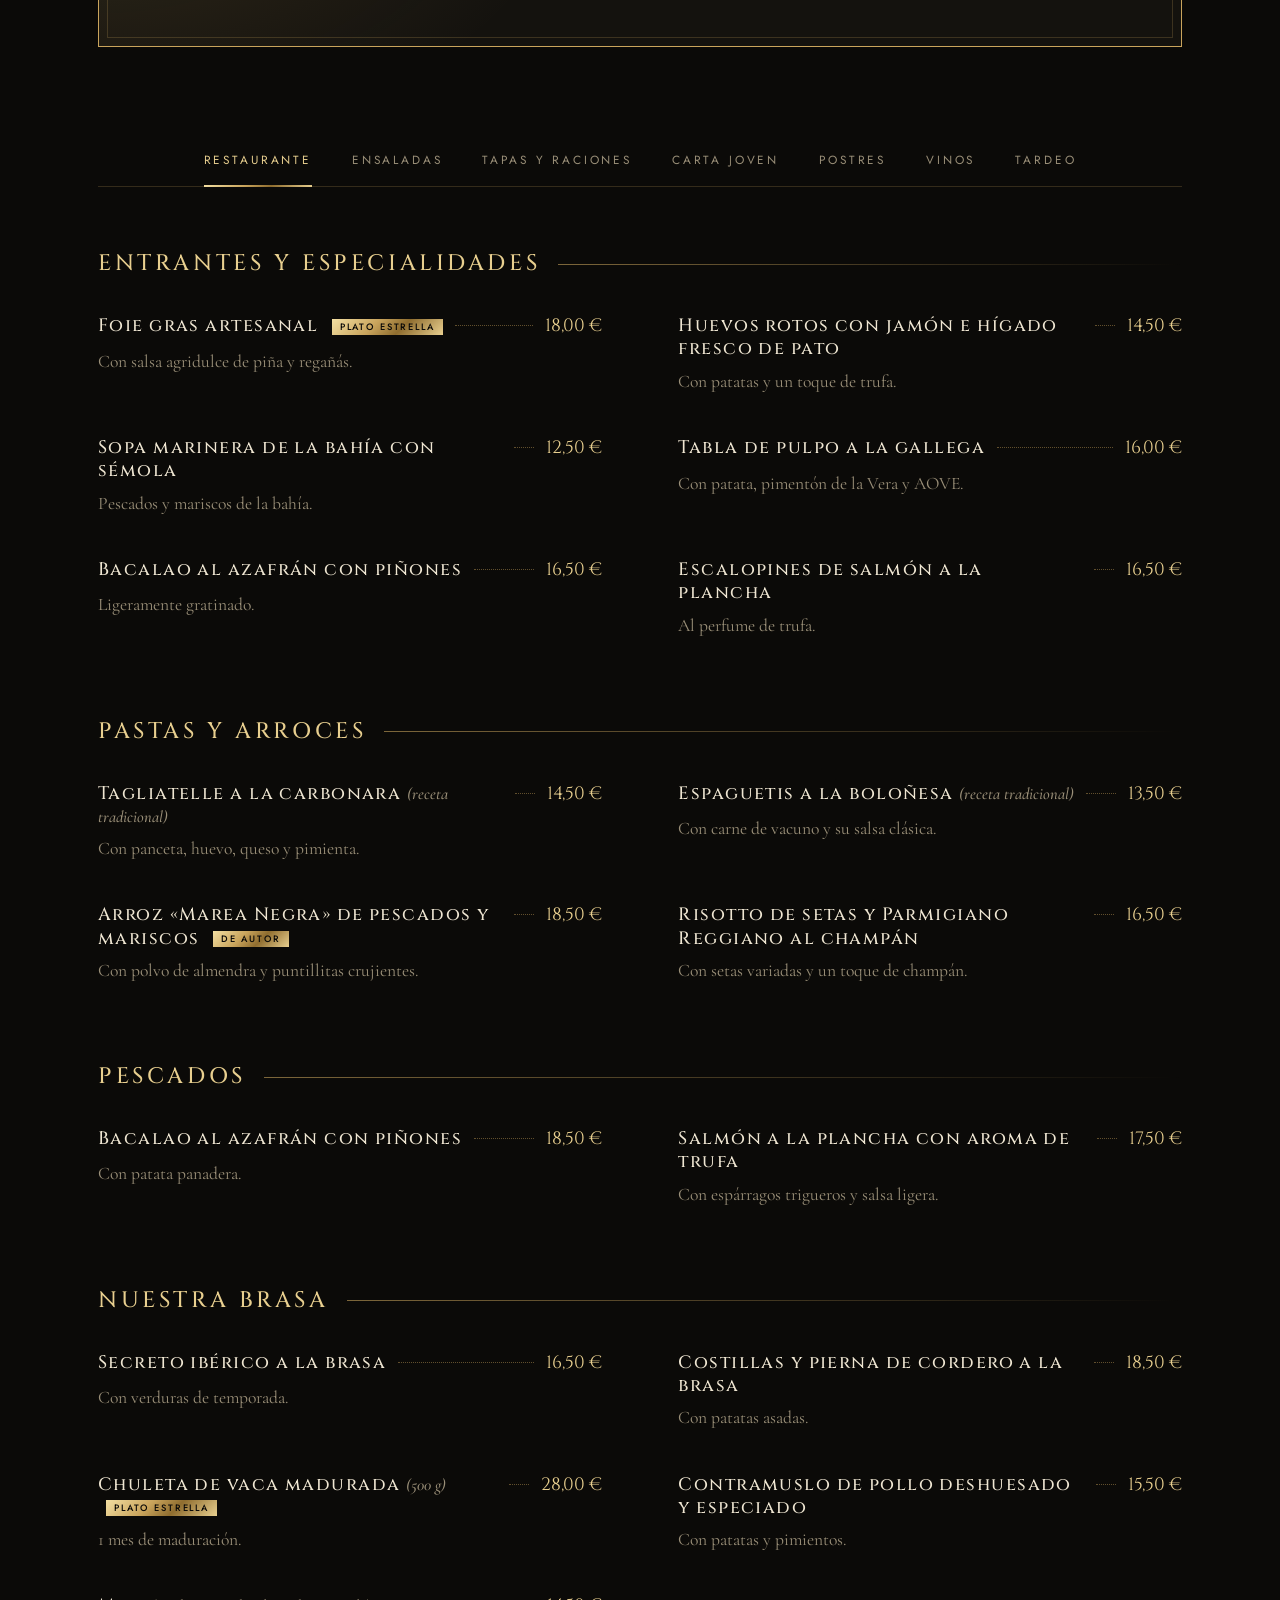
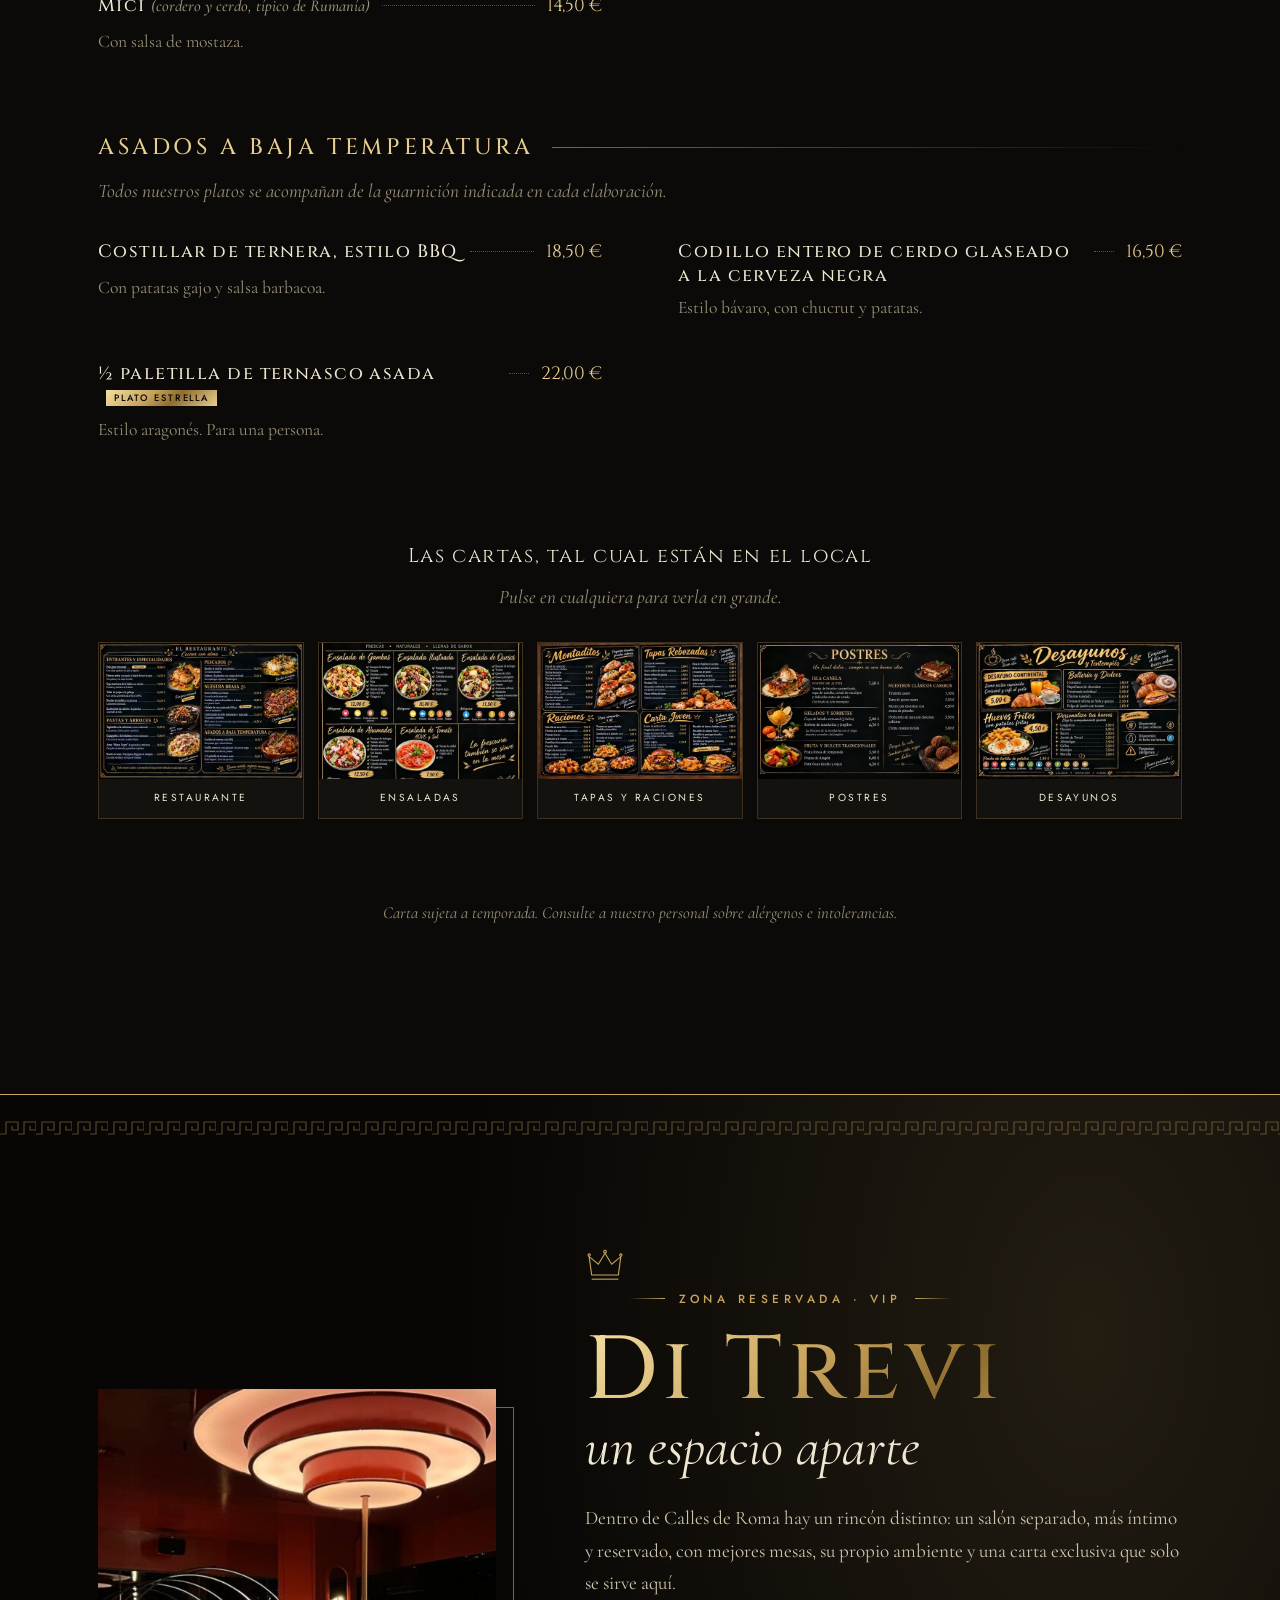
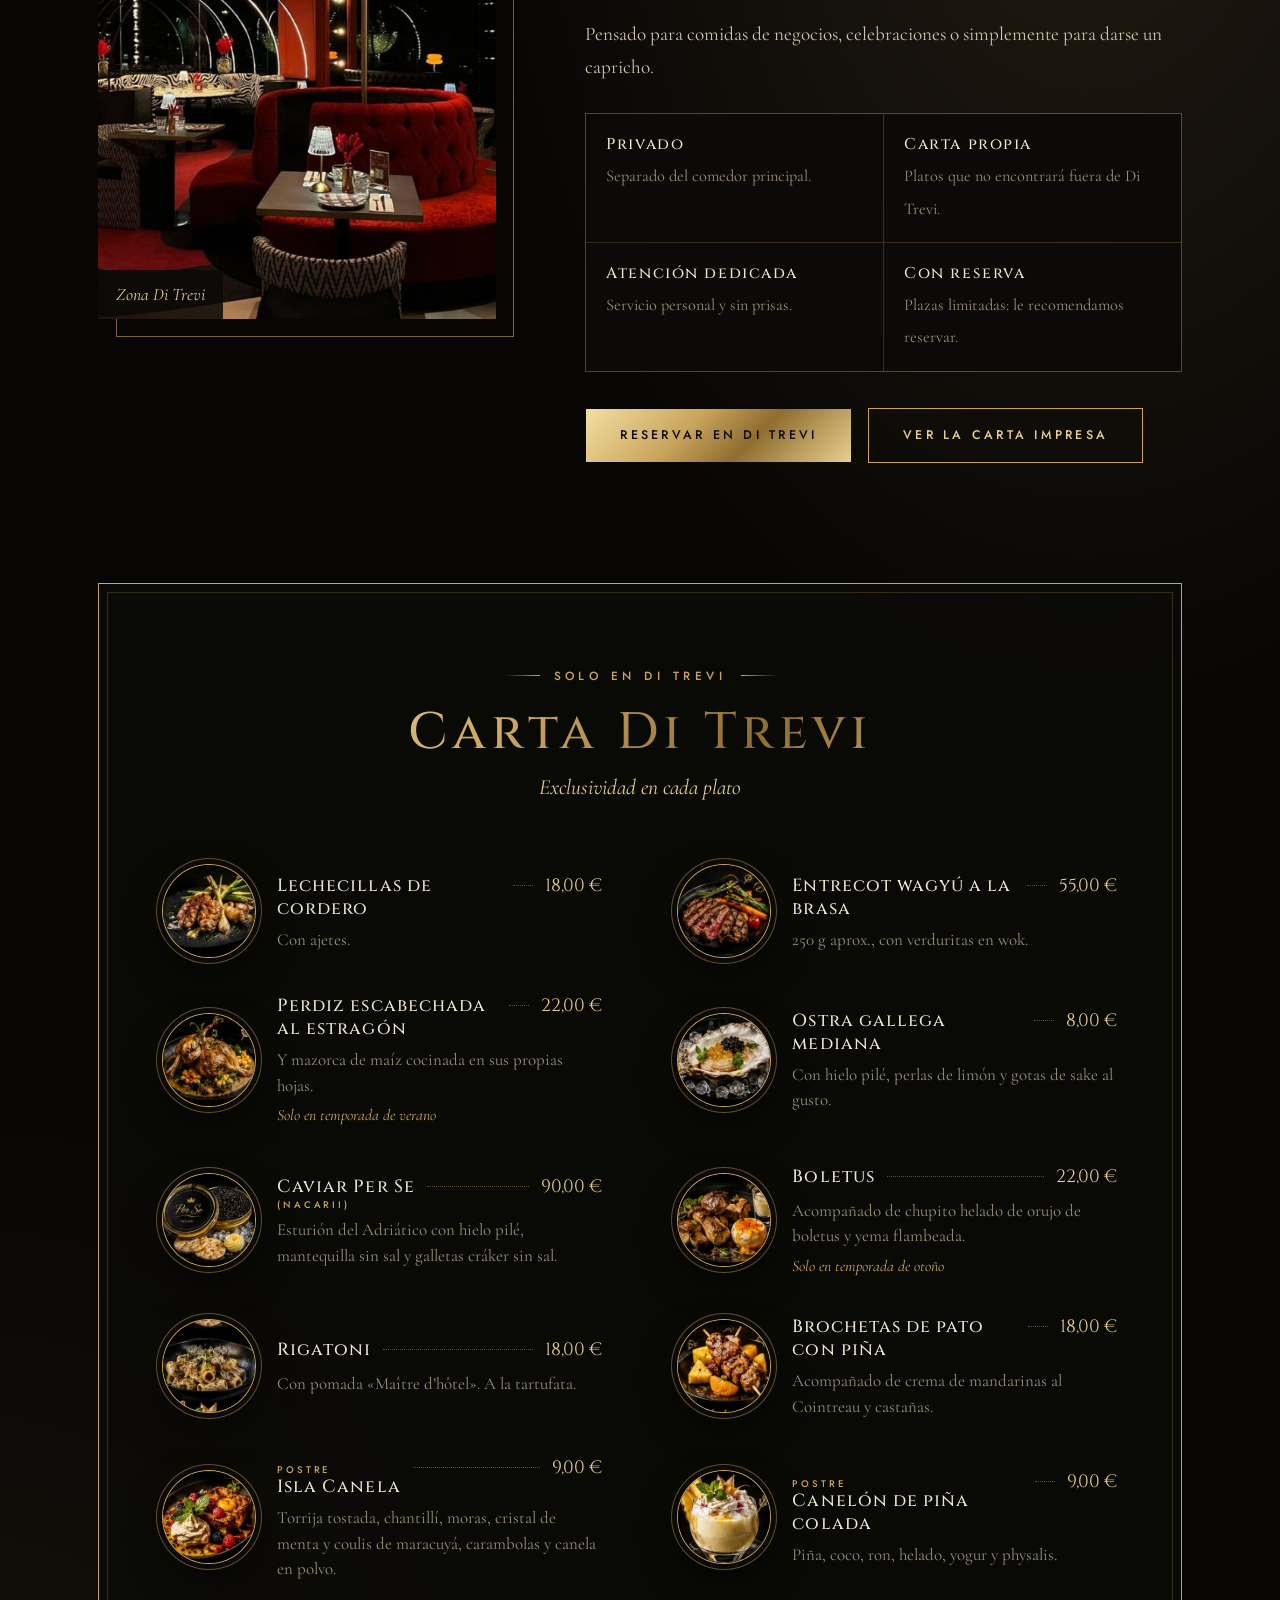
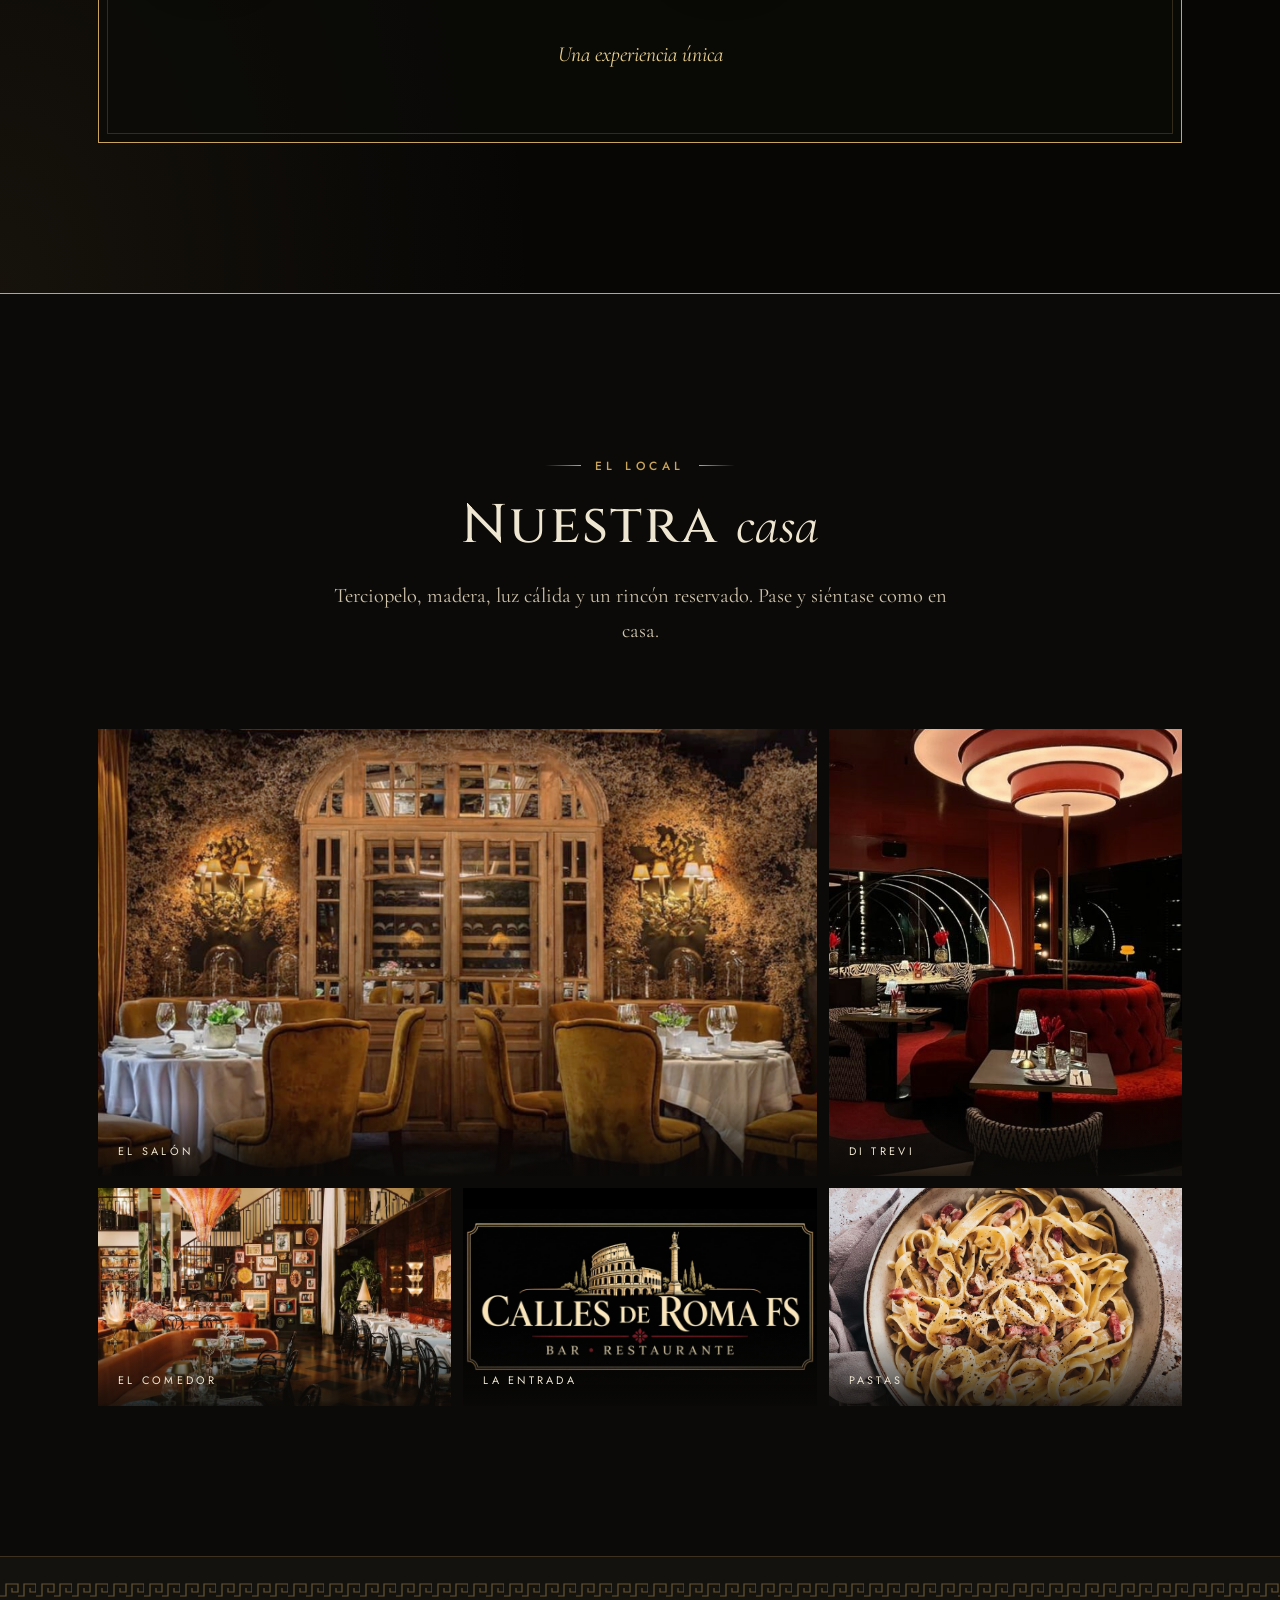
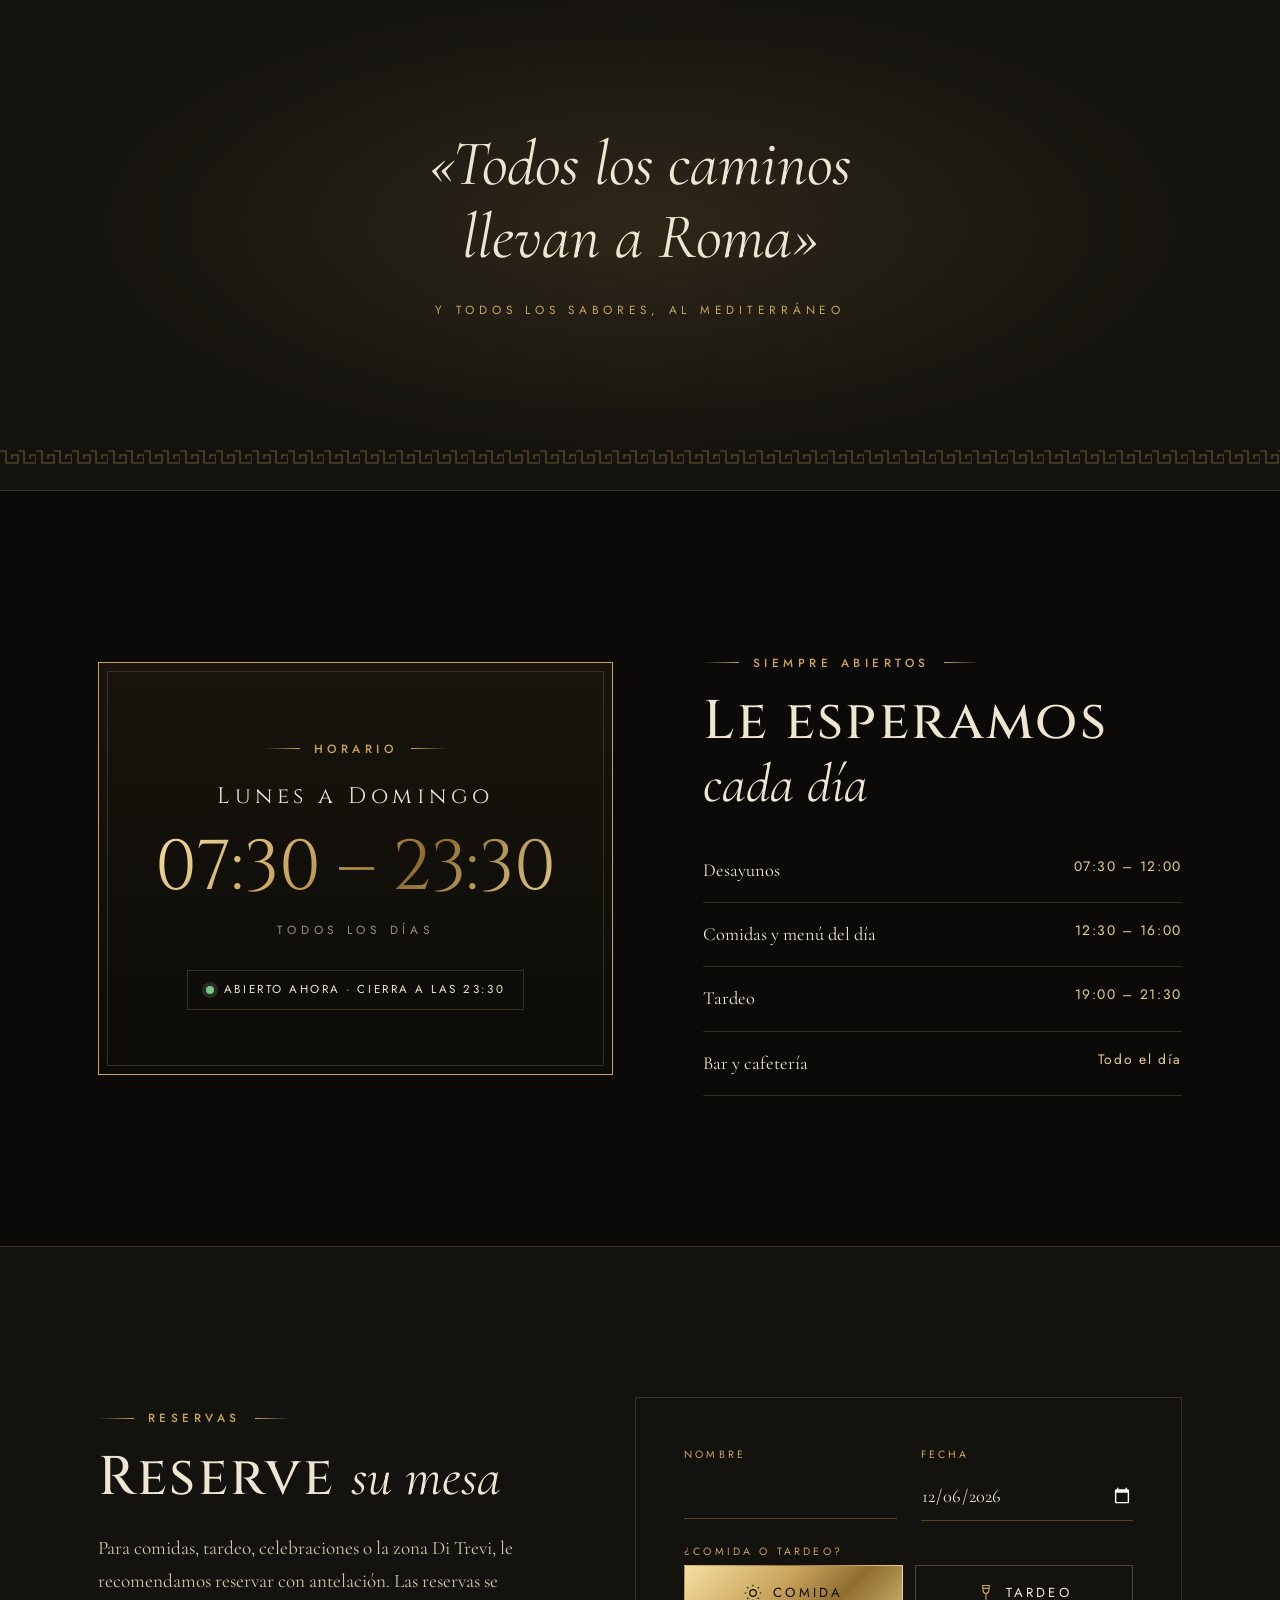
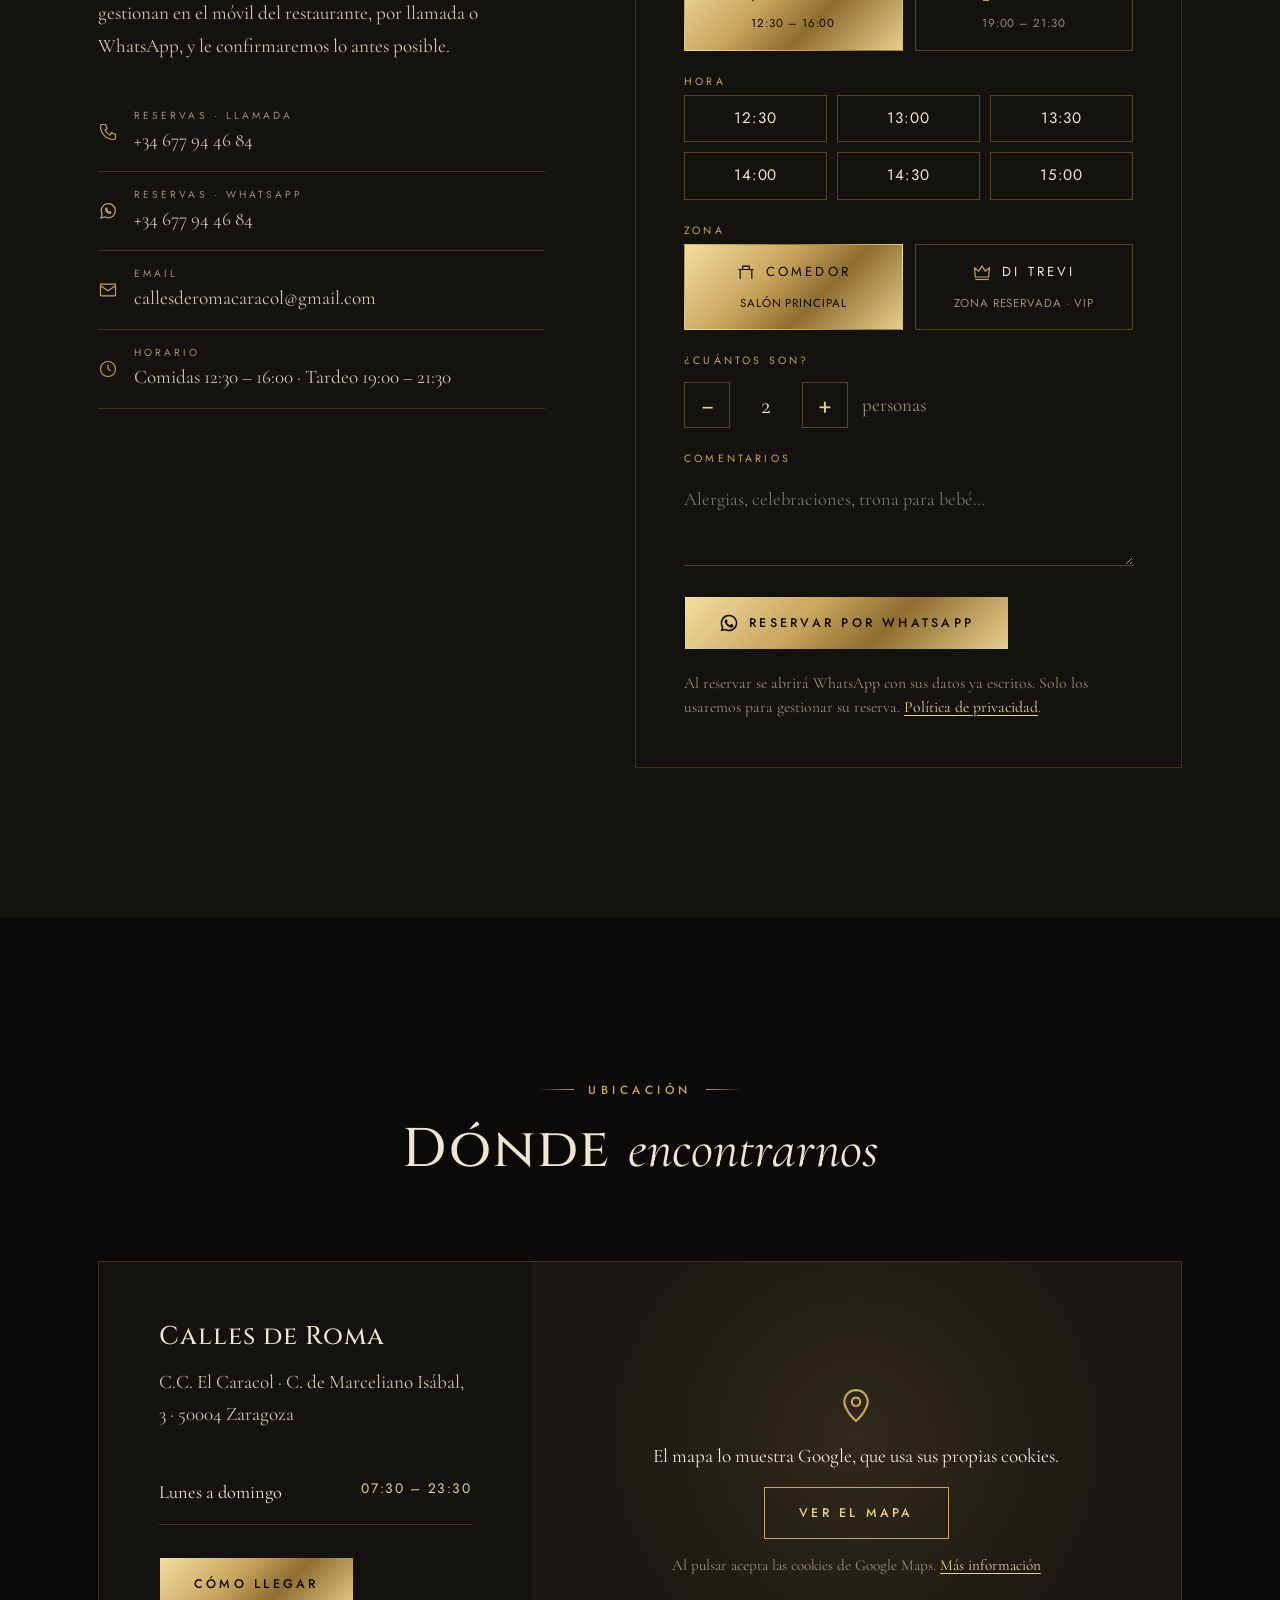
==== commit b79aab7c: "Horario 07:30 – 23:30, menú del día a 17 € y menú festivo a 25 € Co-Authored-By: Claude Opus 5.5 <no" ====
--- a/index.html
+++ b/index.html
@@ -48,7 +48,7 @@
         <h1 class="solo-lectores">Calles de Roma · Restaurante F.S.M.</h1>
         <img class="hero__logo" src="img/logo.jpg" alt="Logotipo de Calles de Roma, Restaurante F.S.M., con el Coliseo en dorado" width="925" height="630">
         <p class="hero__lema">Cocina mediterránea y de autor</p>
-        <p class="hero__datos">Lunes a domingo · 07:00 – 22:00</p>
+        <p class="hero__datos">Lunes a domingo · 07:30 – 23:30</p>
         <div class="hero__botones">
           <a href="#carta" class="boton boton--lleno">Ver la carta</a>
           <a href="#reservas" class="boton">Reservar mesa</a>
@@ -210,7 +210,7 @@
         <div class="momentos">
           <article class="momento revelar">
             <svg class="momento__icono" viewBox="0 0 48 48" fill="none" stroke="currentColor" stroke-width="1.2" aria-hidden="true"><path d="M9 20h26v9a11 11 0 0 1-11 11h-4A11 11 0 0 1 9 29v-9Z"/><path d="M35 23h3a5 5 0 0 1 0 10h-4"/><path d="M17 8c-2 3 2 5 0 8M23 6c-2 3 2 6 0 10M29 8c-2 3 2 5 0 8"/></svg>
-            <p class="momento__hora">Desde las 07:00</p>
+            <p class="momento__hora">Desde las 07:30</p>
             <h3>Desayunos</h3>
             <p class="momento__it">Cafetería italiana</p>
             <p>Café italiano, bollería, churros y huevos fritos con lo que más le guste. <a class="plato__ver" href="#cafeteria">Ver cafetería</a></p>
@@ -220,7 +220,7 @@
             <p class="momento__hora">12:30 – 16:00</p>
             <h3>Comidas</h3>
             <p class="momento__it">Carta y menú del día</p>
-            <p>Toda nuestra carta y el menú del día por 16 €, distinto cada jornada. <a class="plato__ver" href="#carta">Ver carta</a></p>
+            <p>Toda nuestra carta y el menú del día por 17 €, distinto cada jornada. <a class="plato__ver" href="#carta">Ver carta</a></p>
           </article>
           <article class="momento revelar" style="--retraso:.24s">
             <svg class="momento__icono" viewBox="0 0 48 48" fill="none" stroke="currentColor" stroke-width="1.2" aria-hidden="true"><path d="M16 6h16l-1 12a7 7 0 0 1-14 0L16 6Z"/><path d="M24 25v15M17 42h14"/><path d="M17 13h14"/></svg>
@@ -240,7 +240,7 @@
           <div class="cafe__texto revelar">
             <p class="antetitulo">Cafetería italiana</p>
             <h2 class="titulo-seccion">Buen café, <em>buen día</em></h2>
-            <p>Nuestro café es italiano: un espresso corto e intenso, un macchiato o un cappuccino con su espuma cremosa, preparados como en cualquier bar de Roma. Lo servimos desde las 07:00 con bollería, churros y desayunos completos.</p>
+            <p>Nuestro café es italiano: un espresso corto e intenso, un macchiato o un cappuccino con su espuma cremosa, preparados como en cualquier bar de Roma. Lo servimos desde las 07:30 con bollería, churros y desayunos completos.</p>
             <p>Disponemos de pan para celíacos y leche sin lactosa.</p>
             <div class="cafe__oferta">
               <img class="medallon" src="img/platos/desayuno-continental.jpg" alt="Café con leche, croissant y zumo de naranja" width="420" height="420" loading="lazy">
@@ -343,13 +343,13 @@
         <div class="menu-dia revelar">
           <div class="menu-dia__precio">
             <p class="menu-dia__etiqueta">Menú del día</p>
-            <p class="menu-dia__cifra oro-texto">16 €</p>
+            <p class="menu-dia__cifra oro-texto">17 €</p>
             <p class="menu-dia__iva">IVA incluido</p>
           </div>
           <div class="menu-dia__texto">
             <h3>Cada día, un menú distinto</h3>
             <p>Los platos cambian a diario según el mercado: pregunte a nuestro equipo de sala qué hay hoy. Se sirve en el horario de comidas, de 12:30 a 16:00.</p>
-            <p class="menu-dia__festivo">Menú festivo <strong>21,50 €</strong></p>
+            <p class="menu-dia__festivo">Menú festivo <strong>25 €</strong></p>
           </div>
         </div>
 
@@ -1086,7 +1086,7 @@
         <div class="horario__tarjeta revelar">
           <p class="antetitulo">Horario</p>
           <p class="horario__dias">Lunes a Domingo</p>
-          <p class="horario__horas oro-texto">07:00 – 22:00</p>
+          <p class="horario__horas oro-texto">07:30 – 23:30</p>
           <p class="horario__todos">Todos los días</p>
           <div class="estado" id="estado" aria-live="polite"><i></i><span>Horario</span></div>
         </div>
@@ -1094,7 +1094,7 @@
           <p class="antetitulo">Siempre abiertos</p>
           <h2 class="titulo-seccion">Le esperamos <em>cada día</em></h2>
           <ul class="horario__lista">
-            <li><span>Desayunos</span><span>07:00 – 12:00</span></li>
+            <li><span>Desayunos</span><span>07:30 – 12:00</span></li>
             <li><span>Comidas y menú del día</span><span>12:30 – 16:00</span></li>
             <li><span>Tardeo</span><span>19:00 – 21:30</span></li>
             <li><span>Bar y cafetería</span><span>Todo el día</span></li>
@@ -1220,7 +1220,7 @@
             <h3>Calles de Roma</h3>
             <address data-dato="direccion">C.C. El Caracol · C. de Marceliano Isábal, 3 · 50004 Zaragoza</address>
             <ul class="horario__lista">
-              <li><span>Lunes a domingo</span><span>07:00 – 22:00</span></li>
+              <li><span>Lunes a domingo</span><span>07:30 – 23:30</span></li>
             </ul>
             <div class="hero__botones" style="justify-content:flex-start;animation:none;margin-top:32px">
               <a class="boton boton--lleno" id="como-llegar" href="https://www.google.com/maps/dir/?api=1&amp;destination=Centro+Comercial+El+Caracol%2C+Calle+de+Marceliano+Is%C3%A1bal+3%2C+50004+Zaragoza" target="_blank" rel="noopener">Cómo llegar</a>
@@ -1268,7 +1268,7 @@
         <div>
           <h4>Horario</h4>
           <ul>
-            <li>Lunes a domingo · 07:00 – 22:00</li>
+            <li>Lunes a domingo · 07:30 – 23:30</li>
             <li>Comidas · 12:30 – 16:00</li>
             <li>Tardeo · 19:00 – 21:30</li>
           </ul>
